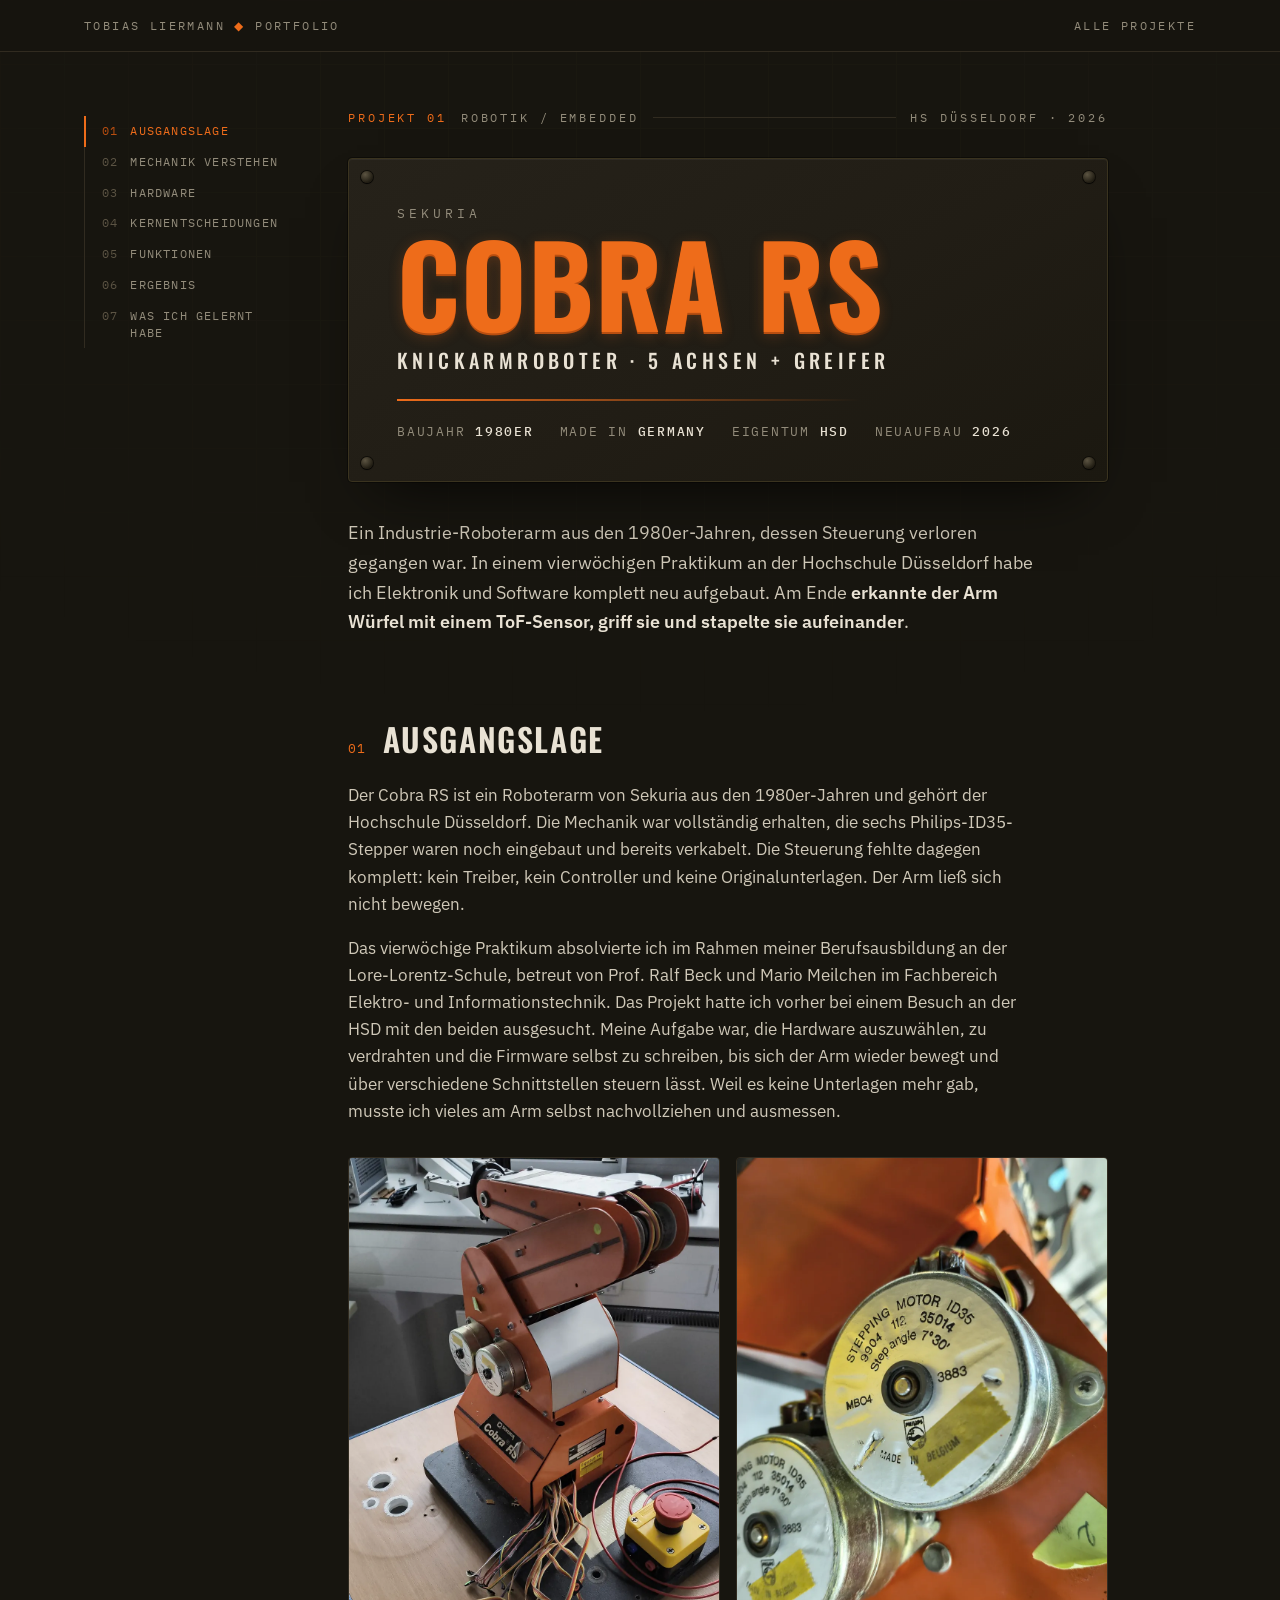
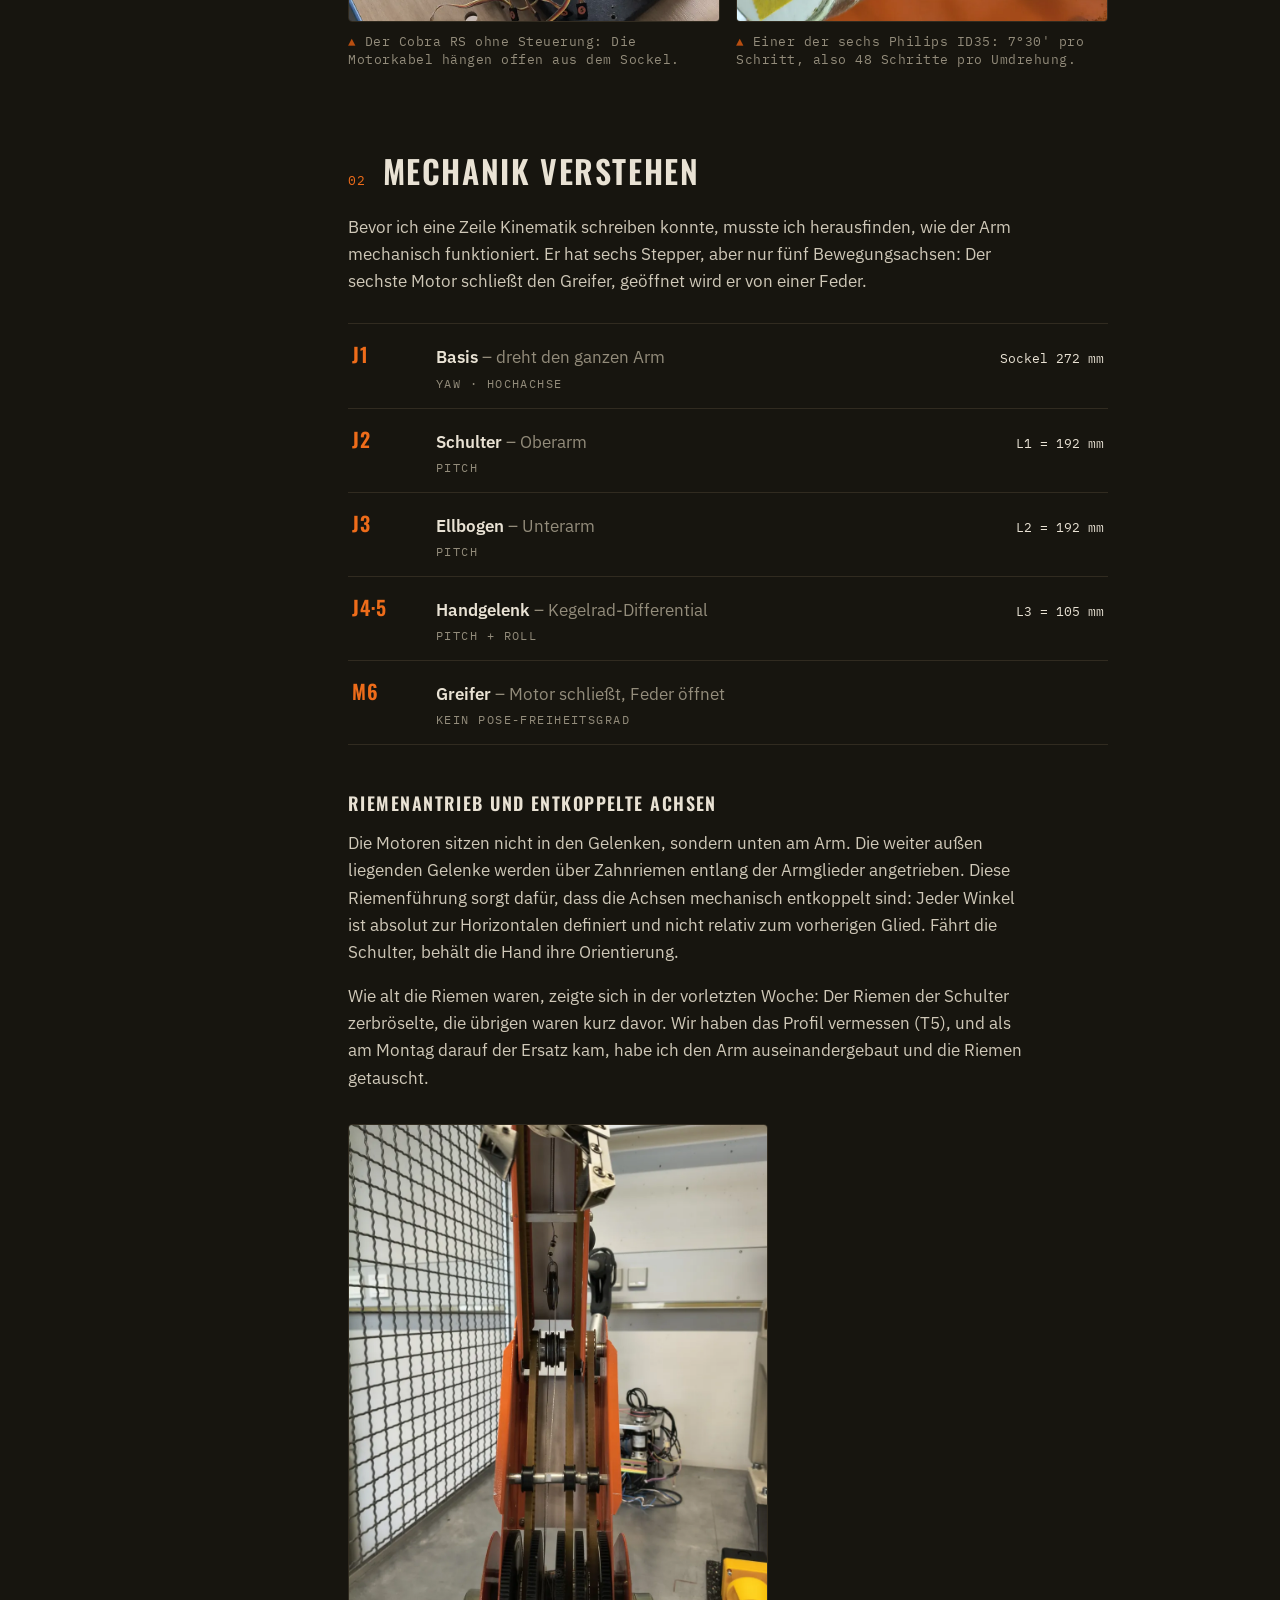
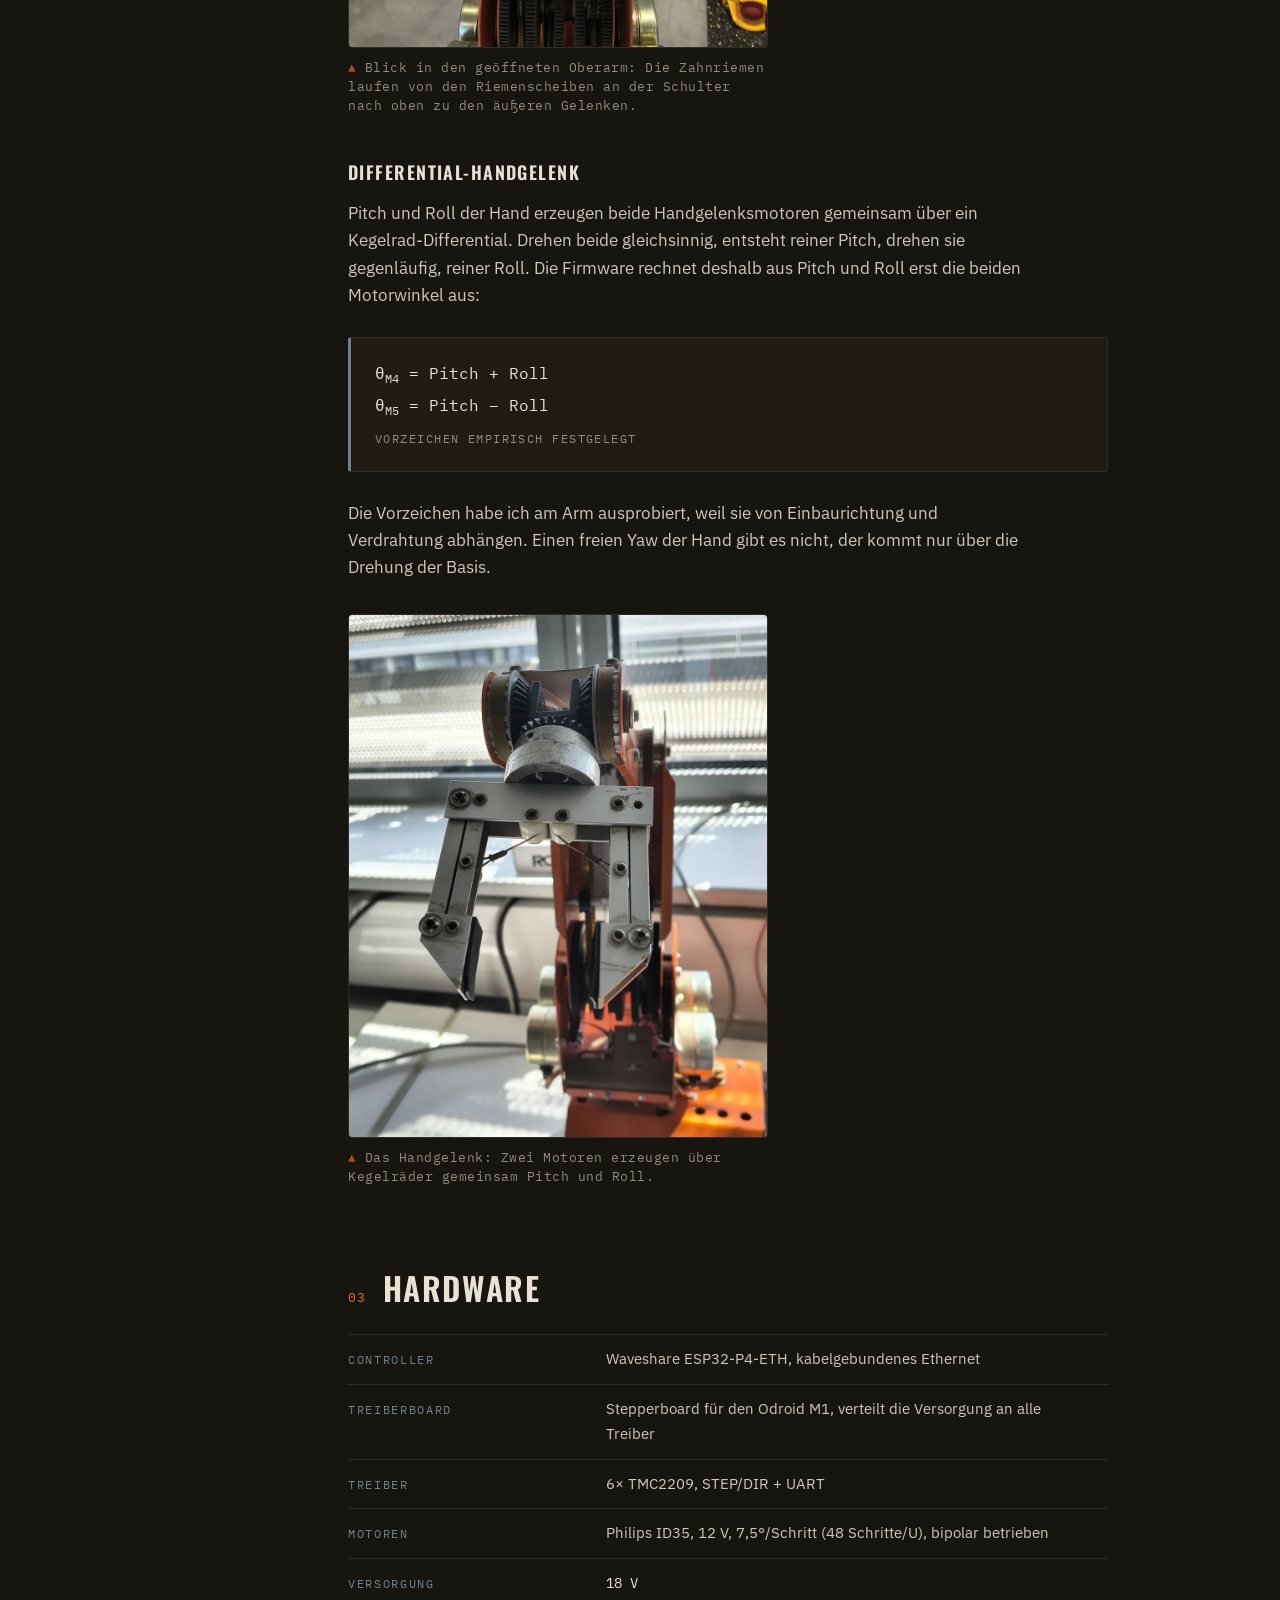
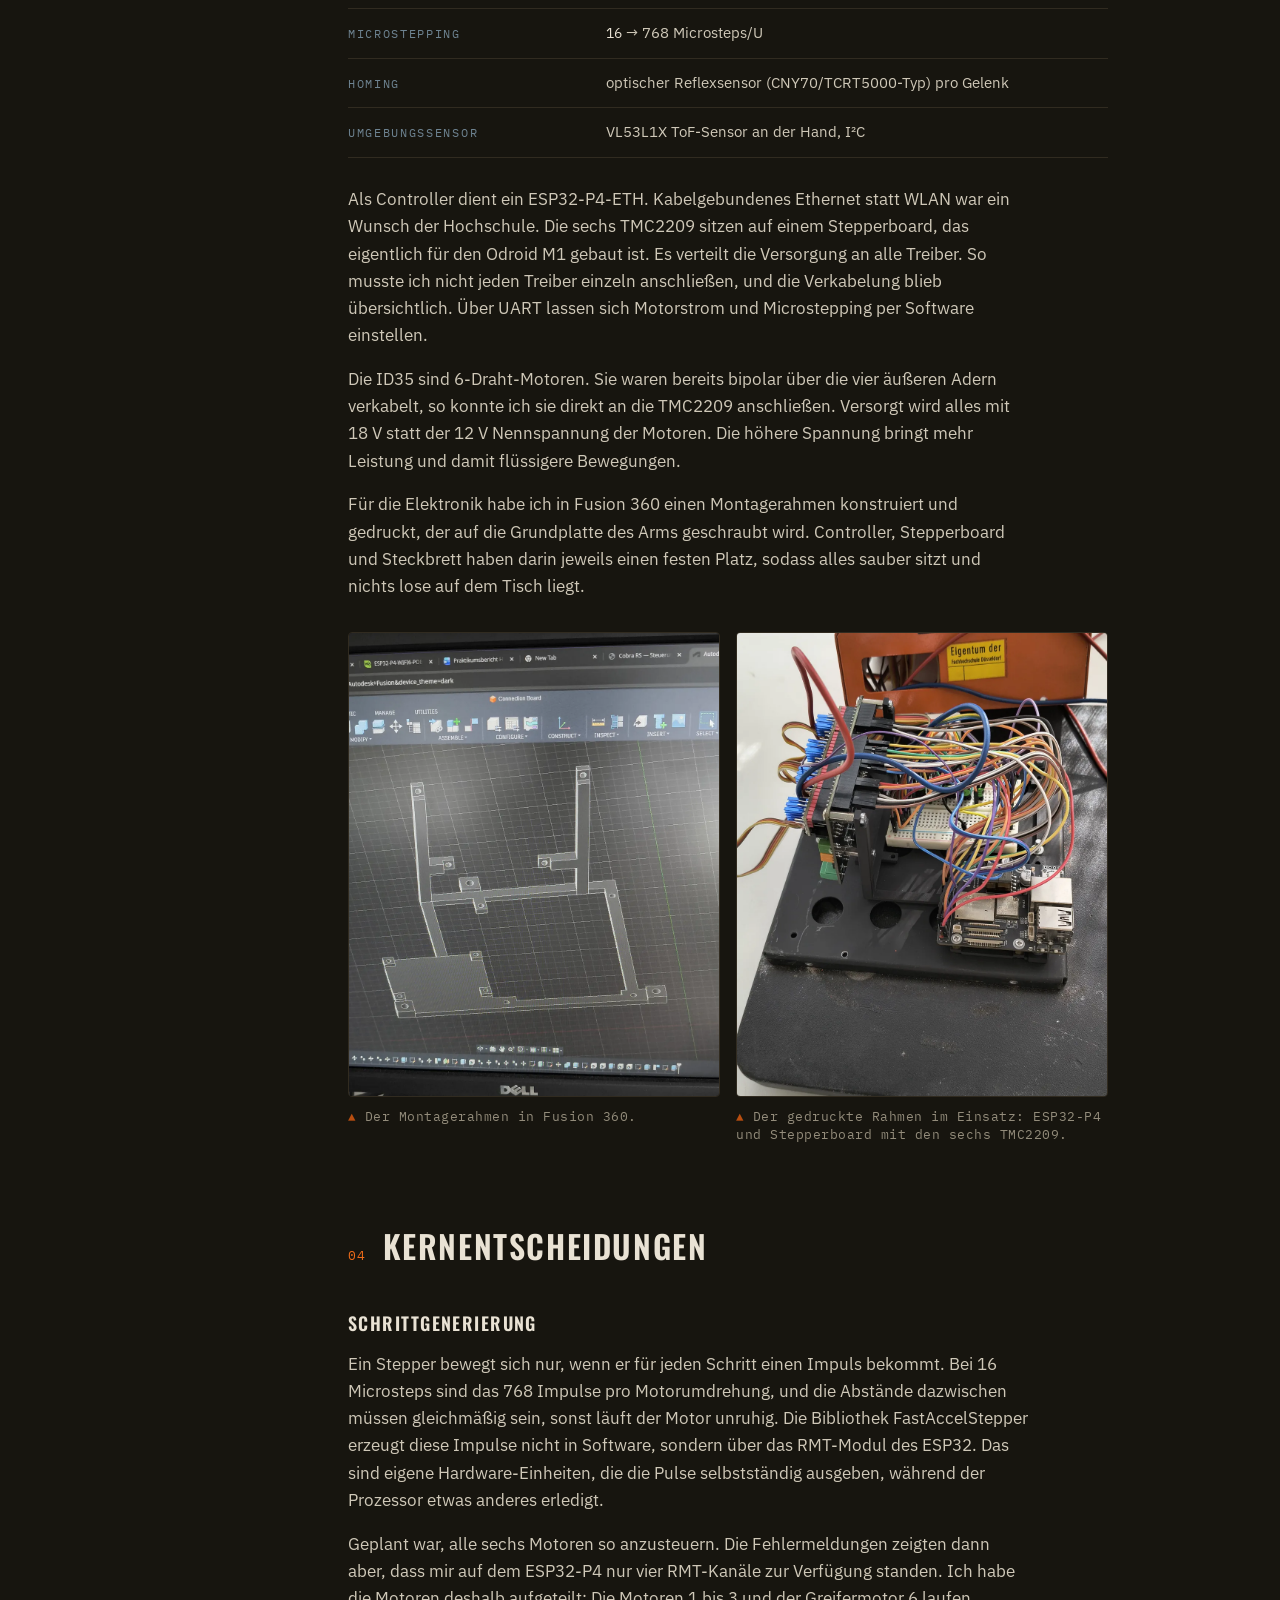
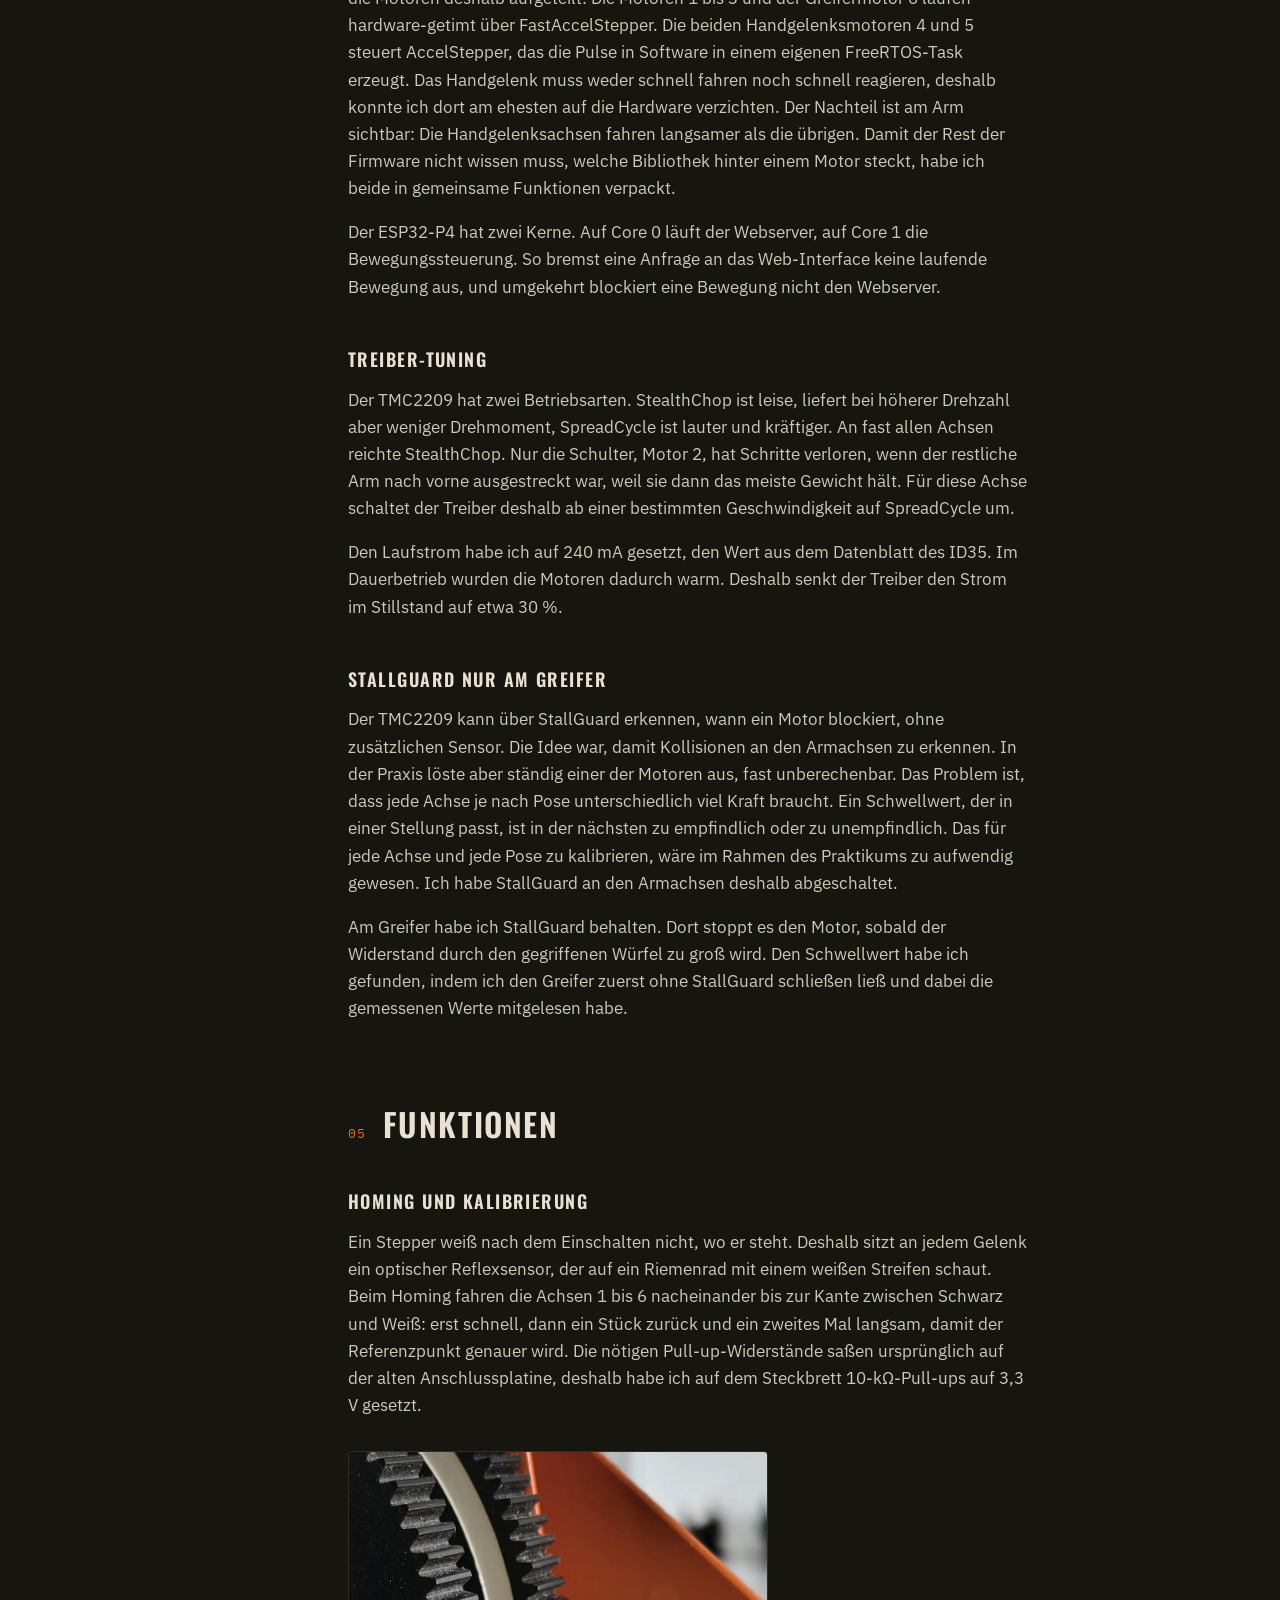
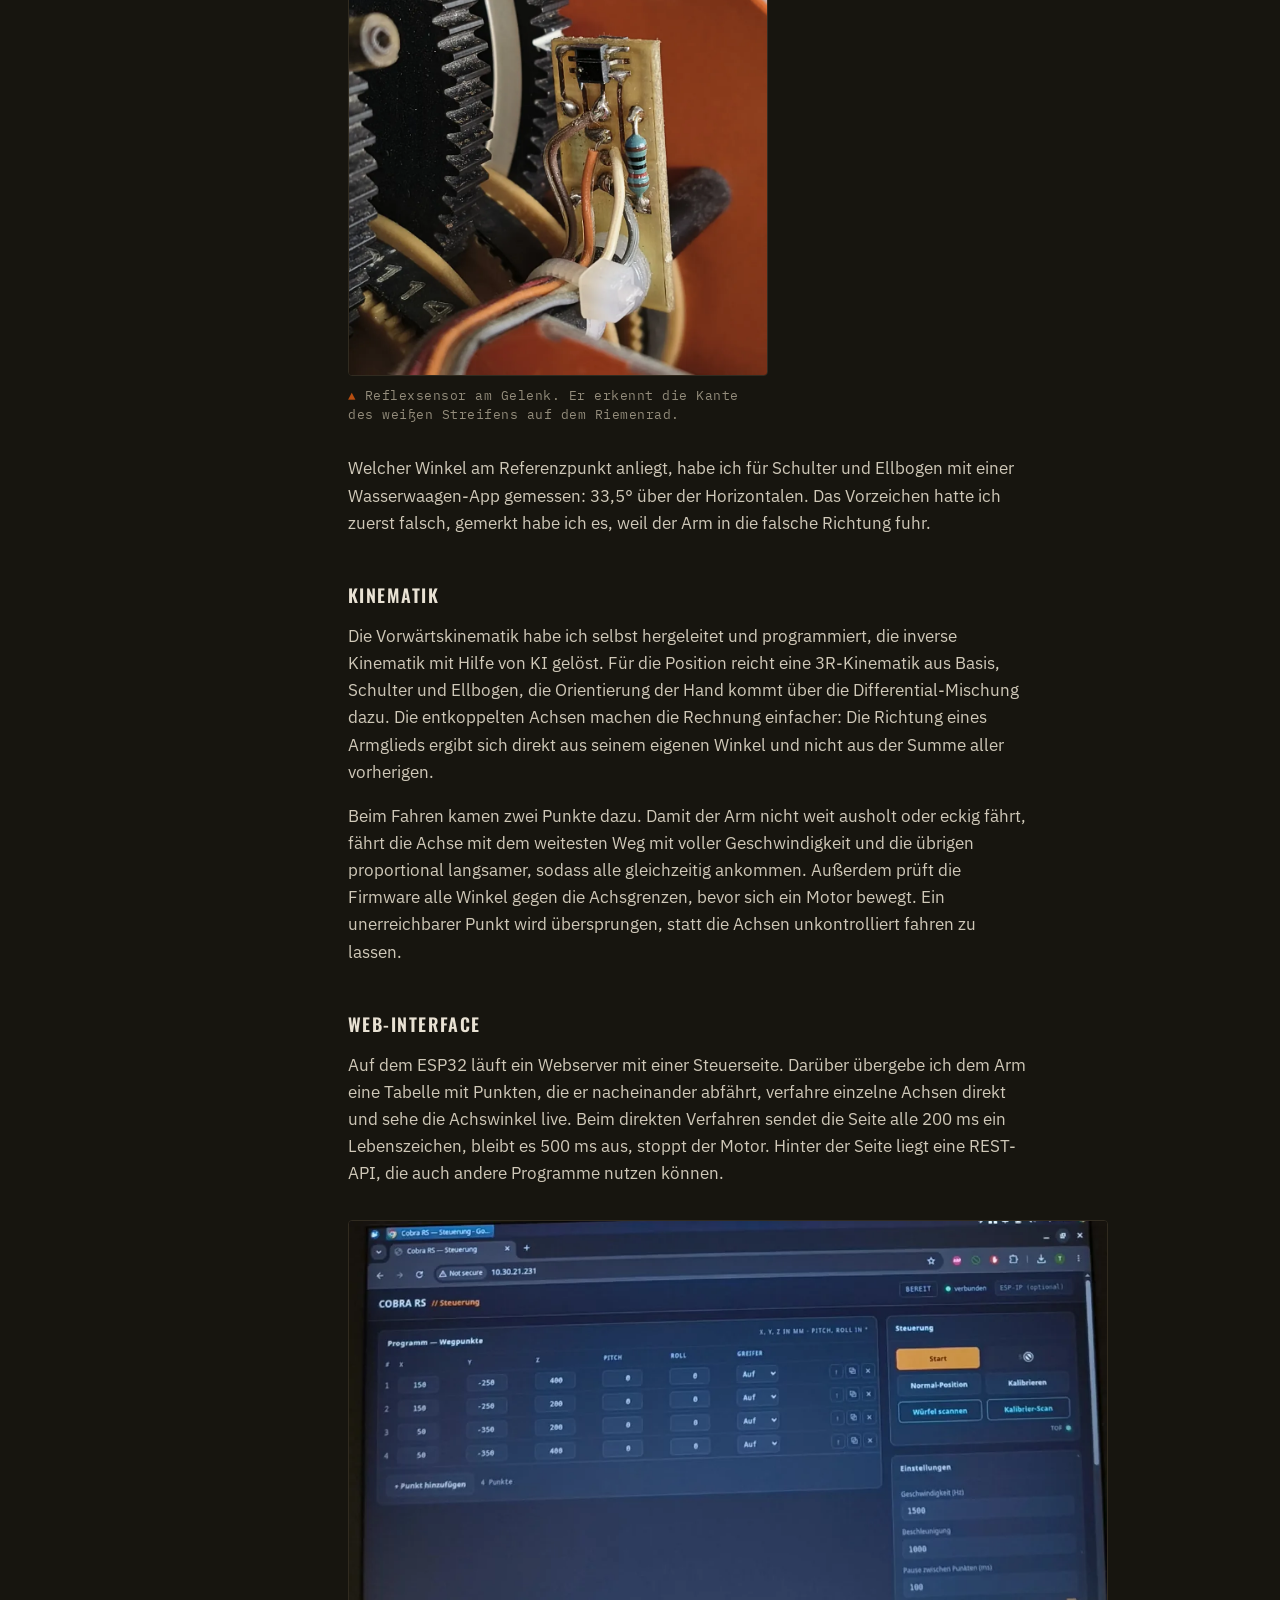
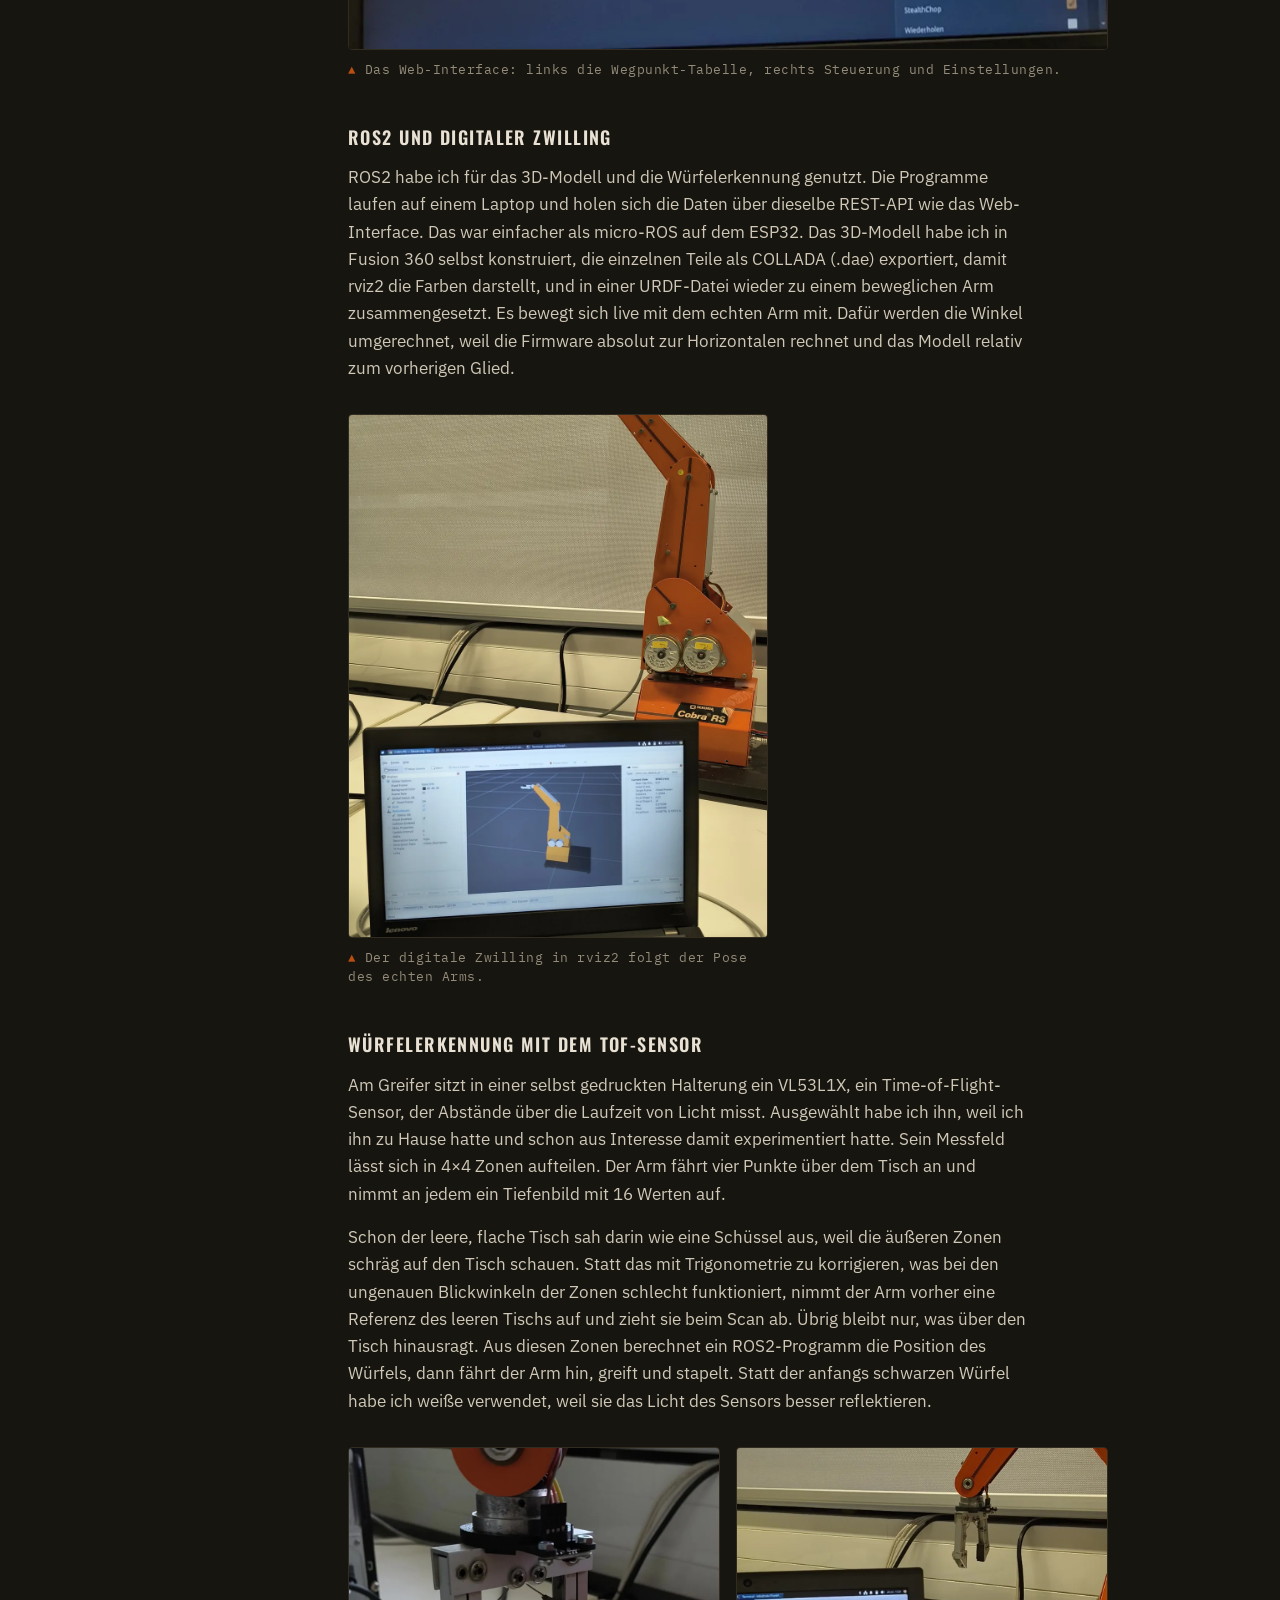
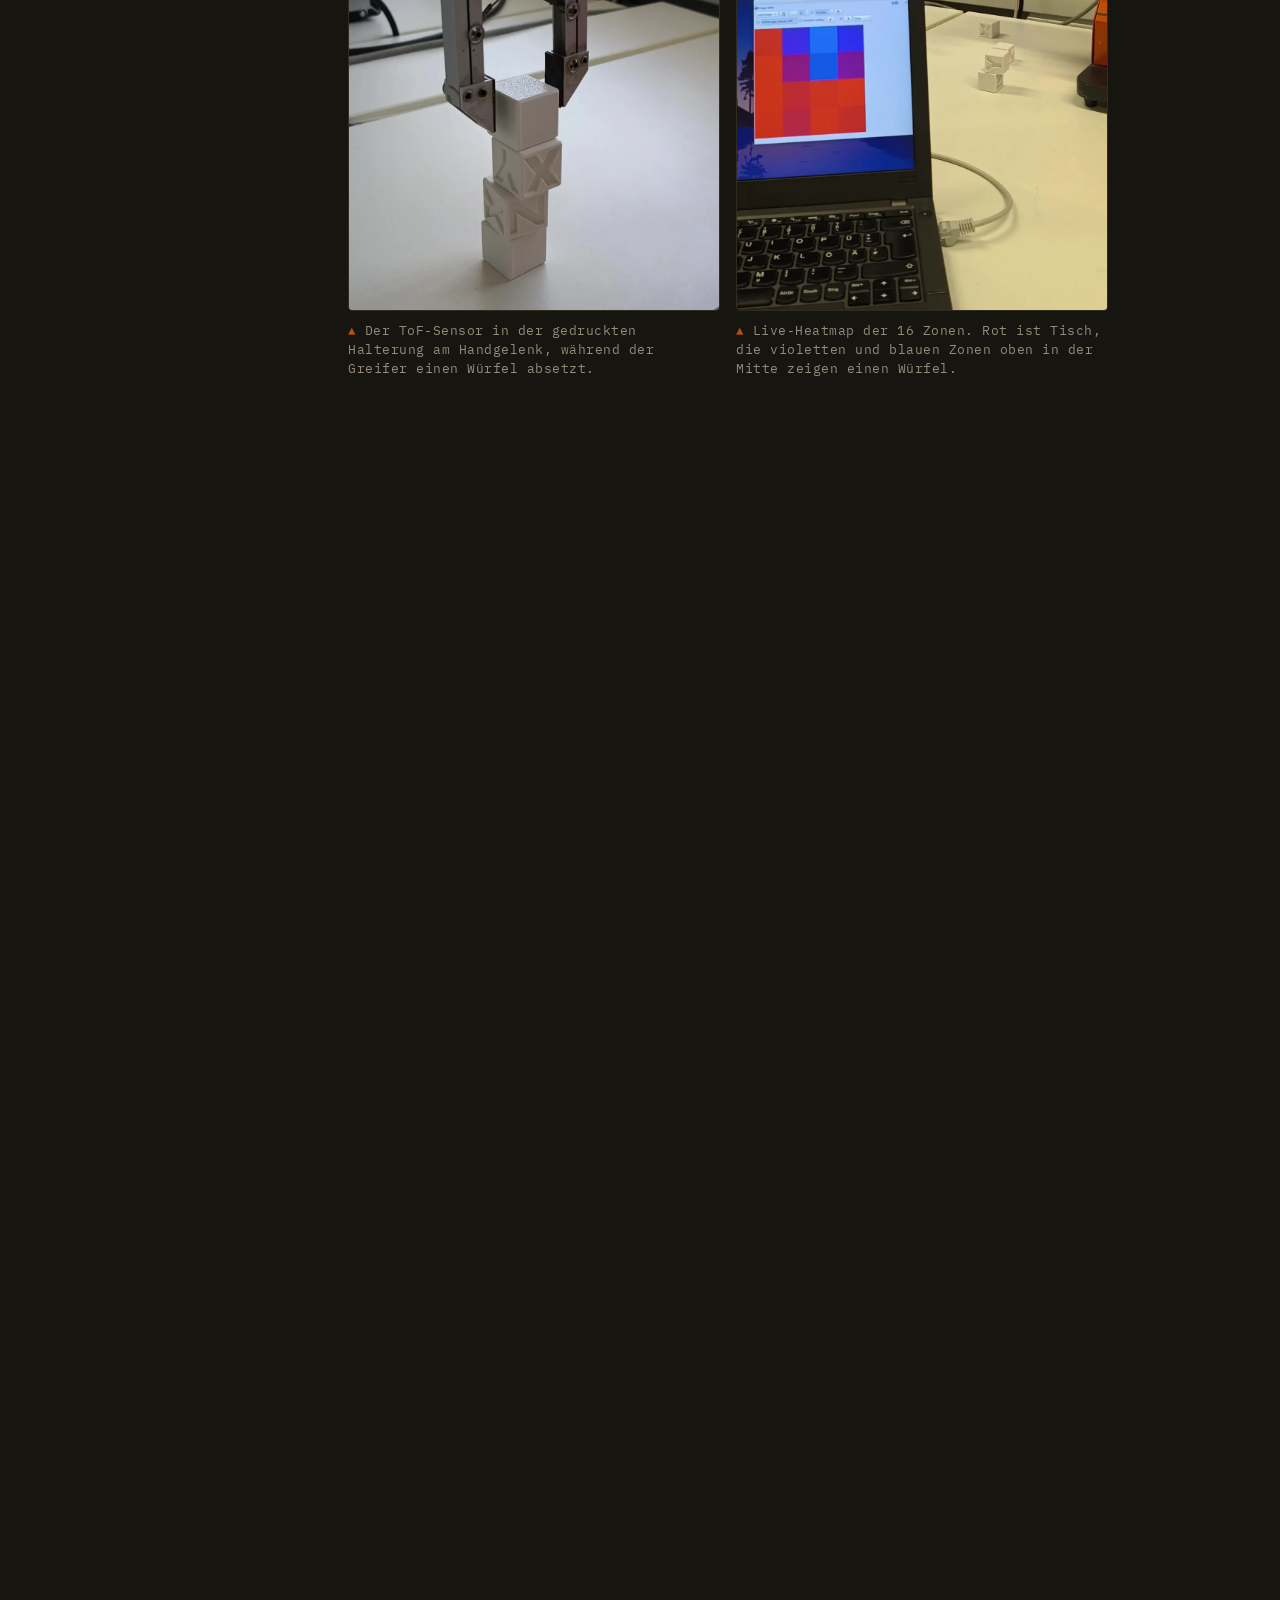
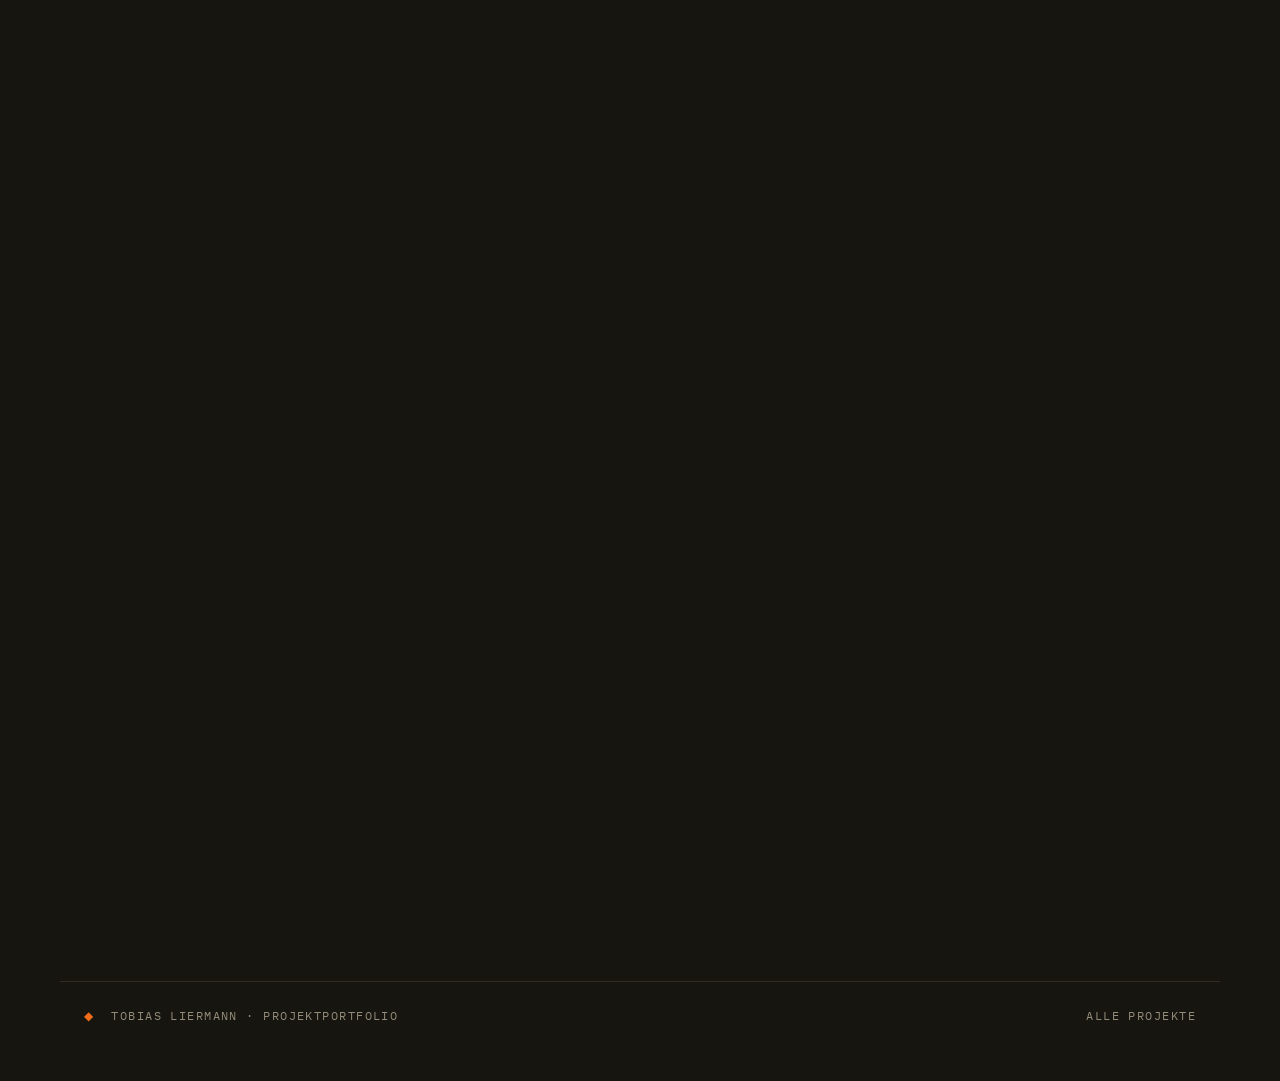
==== cobra/index.html @ 4073e26e "Erste Version: Hub und Cobra-RS-Seite" ====
<!DOCTYPE html>
<html lang="de">
<head>
<meta charset="UTF-8">
<meta name="viewport" content="width=device-width, initial-scale=1.0">
<title>Cobra RS – Neuaufbau eines Industrie-Roboterarms</title>
<meta name="description" content="Wiederinbetriebnahme eines Roboterarms aus den 1980er-Jahren: Elektronik, Firmware, Kinematik und autonome Würfelerkennung.">
<link rel="preconnect" href="https://fonts.googleapis.com">
<link rel="preconnect" href="https://fonts.gstatic.com" crossorigin>
<link href="https://fonts.googleapis.com/css2?family=Oswald:wght@500;600;700&family=IBM+Plex+Mono:wght@400;500&family=IBM+Plex+Sans:ital,wght@0,400;0,500;0,600;1,400&display=swap" rel="stylesheet">
<link rel="stylesheet" href="../style.css">
<script>document.documentElement.classList.add('js')</script>
</head>
<body class="layout-projekt">
<a class="skip" href="#inhalt">Zum Inhalt springen</a>

<header class="topbar">
  <div class="topbar-in">
    <a class="brand" href="../">Tobias Liermann <span>◆</span> Portfolio</a>
    <a class="back" href="../#projekte">Alle Projekte</a>
  </div>
</header>

<div class="shell">
  <aside class="toc" aria-label="Inhaltsverzeichnis">
    <button class="toc-toggle" type="button" aria-expanded="false" aria-controls="toc-liste">
      <span class="toc-label">Inhalt</span><span class="toc-current"></span>
    </button>
    <ol id="toc-liste" class="toc-liste"></ol>
  </aside>

  <main id="inhalt" class="main">
<div class="eyebrow">
  <span class="tag">Projekt 01</span>
  <span>Robotik / Embedded</span>
  <span class="rule"></span>
  <span>HS Düsseldorf · 2026</span>
</div>

<div class="plate">
  <span class="screw bl"></span><span class="screw br"></span>
  <div class="maker">Sekuria</div>
  <div class="model">Cobra RS</div>
  <div class="subject">Knickarmroboter · 5 Achsen + Greifer</div>
  <div class="plate-rule"></div>
  <div class="stamps">
    <span>Baujahr <b>1980er</b></span>
    <span>Made in <b>Germany</b></span>
    <span>Eigentum <b>HSD</b></span>
    <span>Neuaufbau <b>2026</b></span>
  </div>
</div>

<p class="lead">
  Ein Industrie-Roboterarm aus den 1980er-Jahren, dessen Steuerung verloren gegangen war. In einem
  vierwöchigen Praktikum an der Hochschule Düsseldorf habe ich Elektronik und Software komplett neu aufgebaut.
  Am Ende <strong>erkannte der Arm Würfel mit einem ToF-Sensor, griff sie und stapelte sie aufeinander</strong>.
</p>

<section>
  <h2 id="ausgangslage">Ausgangslage</h2>

  <p>
    Der Cobra RS ist ein Roboterarm von Sekuria aus den 1980er-Jahren und gehört der
    Hochschule Düsseldorf. Die Mechanik war vollständig erhalten, die sechs Philips-ID35-Stepper
    waren noch eingebaut und bereits verkabelt. Die Steuerung fehlte dagegen komplett:
    kein Treiber, kein Controller und keine Originalunterlagen. Der Arm ließ sich nicht bewegen.
  </p>
  <p>
    Das vierwöchige Praktikum absolvierte ich im Rahmen meiner Berufsausbildung an der Lore-Lorentz-Schule, betreut
    von Prof. Ralf Beck und Mario Meilchen im Fachbereich Elektro- und Informationstechnik. Das Projekt hatte ich vorher
    bei einem Besuch an der HSD mit den beiden ausgesucht. Meine Aufgabe war, die Hardware auszuwählen, zu
    verdrahten und die Firmware selbst zu schreiben, bis sich der Arm wieder bewegt und über
    verschiedene Schnittstellen steuern lässt. Weil es keine Unterlagen mehr gab, musste ich vieles
    am Arm selbst nachvollziehen und ausmessen.
  </p>

  <div class="bildpaar-wrap">
    <div class="bildpaar">
      <figure>
        <img src="bilder/ausgangszustand.webp" alt="Orangefarbener Roboterarm Cobra RS auf einer schwarzen Grundplatte, aus dem Sockel hängen lose Motorkabel, daneben ein Not-Aus-Taster" loading="lazy">
        <figcaption>Der Cobra RS ohne Steuerung: Die Motorkabel hängen offen aus dem Sockel.</figcaption>
      </figure>
      <figure>
        <img src="bilder/motor-id35.webp" alt="Aufschrift eines Philips-Schrittmotors: Stepping Motor ID35, 9904 112 35014, Step angle 7°30'" loading="lazy">
        <figcaption>Einer der sechs Philips ID35: 7°30' pro Schritt, also 48 Schritte pro Umdrehung.</figcaption>
      </figure>
    </div>
  </div>
</section>

<section>
  <h2 id="mechanik-verstehen">Mechanik verstehen</h2>

  <p>
    Bevor ich eine Zeile Kinematik schreiben konnte, musste ich herausfinden, wie der Arm mechanisch
    funktioniert. Er hat sechs Stepper, aber nur fünf Bewegungsachsen: Der sechste Motor schließt den
    Greifer, geöffnet wird er von einer Feder.
  </p>

  <div class="axes">
    <div class="axis">
      <span class="j">J1</span>
      <div class="d"><strong>Basis</strong> <span>– dreht den ganzen Arm</span><span class="role">Yaw · Hochachse</span></div>
      <span class="mass">Sockel 272 mm</span>
    </div>
    <div class="axis">
      <span class="j">J2</span>
      <div class="d"><strong>Schulter</strong> <span>– Oberarm</span><span class="role">Pitch</span></div>
      <span class="mass">L1 = 192 mm</span>
    </div>
    <div class="axis">
      <span class="j">J3</span>
      <div class="d"><strong>Ellbogen</strong> <span>– Unterarm</span><span class="role">Pitch</span></div>
      <span class="mass">L2 = 192 mm</span>
    </div>
    <div class="axis">
      <span class="j">J4·5</span>
      <div class="d"><strong>Handgelenk</strong> <span>– Kegelrad-Differential</span><span class="role">Pitch + Roll</span></div>
      <span class="mass">L3 = 105 mm</span>
    </div>
    <div class="axis">
      <span class="j">M6</span>
      <div class="d"><strong>Greifer</strong> <span>– Motor schließt, Feder öffnet</span><span class="role">kein Pose-Freiheitsgrad</span></div>
      <span class="mass"></span>
    </div>
  </div>

  <h3>Riemenantrieb und entkoppelte Achsen</h3>
  <p>
    Die Motoren sitzen nicht in den Gelenken, sondern unten am Arm. Die weiter außen liegenden
    Gelenke werden über Zahnriemen entlang der Armglieder angetrieben. Diese Riemenführung sorgt
    dafür, dass die Achsen mechanisch entkoppelt sind: Jeder Winkel ist absolut zur Horizontalen
    definiert und nicht relativ zum vorherigen Glied. Fährt die Schulter, behält die Hand ihre
    Orientierung.
  </p>
  <p>
    Wie alt die Riemen waren, zeigte sich in der vorletzten Woche: Der Riemen der Schulter zerbröselte,
    die übrigen waren kurz davor. Wir haben das Profil vermessen (T5), und als am Montag darauf der
    Ersatz kam, habe ich den Arm auseinandergebaut und die Riemen getauscht.
  </p>
  <figure class="hoch">
    <img src="bilder/riemen-oberarm.webp" alt="Blick in den geöffneten Oberarm: mehrere Zahnriemen laufen parallel von großen Riemenscheiben im Sockel nach oben" loading="lazy">
    <figcaption>Blick in den geöffneten Oberarm: Die Zahnriemen laufen von den Riemenscheiben an der Schulter nach oben zu den äußeren Gelenken.</figcaption>
  </figure>

  <h3>Differential-Handgelenk</h3>
  <p>
    Pitch und Roll der Hand erzeugen beide Handgelenksmotoren gemeinsam über ein
    Kegelrad-Differential. Drehen beide gleichsinnig, entsteht reiner Pitch, drehen sie gegenläufig,
    reiner Roll. Die Firmware rechnet deshalb aus Pitch und Roll erst die beiden Motorwinkel aus:
  </p>
  <div class="formel">
    θ<sub>M4</sub> = Pitch + Roll<br>
    θ<sub>M5</sub> = Pitch − Roll
    <span class="hinweis">Vorzeichen empirisch festgelegt</span>
  </div>
  <p>
    Die Vorzeichen habe ich am Arm ausprobiert, weil sie von Einbaurichtung und Verdrahtung abhängen.
    Einen freien Yaw der Hand gibt es nicht, der kommt nur über die Drehung der Basis.
  </p>

  <figure class="hoch">
    <img src="bilder/handgelenk.webp" alt="Handgelenk des Cobra RS mit sichtbaren Kegelrädern über dem geöffneten Greifer" loading="lazy">
    <figcaption>Das Handgelenk: Zwei Motoren erzeugen über Kegelräder gemeinsam Pitch und Roll.</figcaption>
  </figure>
</section>

<section>
  <h2 id="hardware">Hardware</h2>

  <div class="tabelle">
    <table class="daten">
      <tr><th>Controller</th><td>Waveshare ESP32-P4-ETH, kabelgebundenes Ethernet</td></tr>
      <tr><th>Treiberboard</th><td>Stepperboard für den Odroid M1, verteilt die Versorgung an alle Treiber</td></tr>
      <tr><th>Treiber</th><td>6× TMC2209, STEP/DIR + UART</td></tr>
      <tr><th>Motoren</th><td>Philips ID35, 12 V, 7,5°/Schritt (48 Schritte/U), bipolar betrieben</td></tr>
      <tr><th>Versorgung</th><td><span class="mono">18 V</span></td></tr>
      <tr><th>Microstepping</th><td><span class="mono">16</span> → 768 Microsteps/U</td></tr>
      <tr><th>Homing</th><td>optischer Reflexsensor (CNY70/TCRT5000-Typ) pro Gelenk</td></tr>
      <tr><th>Umgebungssensor</th><td>VL53L1X ToF-Sensor an der Hand, I²C</td></tr>
    </table>
  </div>

  <p>
    Als Controller dient ein ESP32-P4-ETH. Kabelgebundenes Ethernet statt WLAN war ein Wunsch
    der Hochschule. Die sechs TMC2209 sitzen auf einem Stepperboard, das eigentlich für den Odroid M1
    gebaut ist. Es verteilt die Versorgung an alle Treiber.
    So musste ich nicht jeden Treiber einzeln anschließen, und die Verkabelung blieb
    übersichtlich. Über UART lassen sich Motorstrom und Microstepping per Software einstellen.
  </p>
  <p>
    Die ID35 sind 6-Draht-Motoren. Sie waren bereits bipolar über die vier äußeren Adern verkabelt,
    so konnte ich sie direkt an die TMC2209 anschließen. Versorgt wird alles mit
    18 V statt der 12 V Nennspannung der Motoren. Die höhere Spannung bringt mehr Leistung und damit
    flüssigere Bewegungen.
  </p>
  <p>
    Für die Elektronik habe ich in Fusion 360 einen Montagerahmen konstruiert und gedruckt, der auf die
    Grundplatte des Arms geschraubt wird. Controller, Stepperboard und Steckbrett haben darin
    jeweils einen festen Platz, sodass alles sauber sitzt und nichts lose auf dem Tisch liegt.
  </p>

  <div class="bildpaar-wrap">
    <div class="bildpaar">
      <figure>
        <img src="bilder/rahmen-cad.webp" alt="Bildschirm mit Fusion 360: Konstruktion eines flachen Rahmens mit zwei senkrechten Stützen und einer Platte für ein Board" loading="lazy">
        <figcaption>Der Montagerahmen in Fusion 360.</figcaption>
      </figure>
      <figure>
        <img src="bilder/elektronik.webp" alt="Elektronik auf der Grundplatte: ESP32-P4-Board, Steckbrett und senkrecht montiertes Stepperboard mit blauen Kühlkörpern, verbunden mit vielen bunten Jumperkabeln" loading="lazy">
        <figcaption>Der gedruckte Rahmen im Einsatz: ESP32-P4 und Stepperboard mit den sechs TMC2209.</figcaption>
      </figure>
    </div>
  </div>
</section>

<section>
  <h2 id="kernentscheidungen">Kernentscheidungen</h2>

  <h3>Schrittgenerierung</h3>
  <p>
    Ein Stepper bewegt sich nur, wenn er für jeden Schritt einen Impuls bekommt. Bei 16 Microsteps
    sind das 768 Impulse pro Motorumdrehung, und die Abstände dazwischen müssen gleichmäßig sein,
    sonst läuft der Motor unruhig. Die Bibliothek FastAccelStepper erzeugt diese Impulse nicht in
    Software, sondern über das RMT-Modul des ESP32. Das sind eigene Hardware-Einheiten, die die
    Pulse selbstständig ausgeben, während der Prozessor etwas anderes erledigt.
  </p>
  <p>
    Geplant war, alle sechs Motoren so anzusteuern. Die Fehlermeldungen zeigten dann aber, dass mir
    auf dem ESP32-P4 nur vier RMT-Kanäle zur Verfügung standen. Ich habe die Motoren deshalb
    aufgeteilt: Die Motoren 1 bis 3 und der Greifermotor 6 laufen hardware-getimt über
    FastAccelStepper. Die beiden Handgelenksmotoren 4 und 5 steuert AccelStepper, das die Pulse in
    Software in einem eigenen FreeRTOS-Task erzeugt. Das Handgelenk muss weder schnell fahren noch
    schnell reagieren, deshalb konnte ich dort am ehesten auf die Hardware verzichten. Der Nachteil
    ist am Arm sichtbar: Die Handgelenksachsen fahren langsamer als die übrigen. Damit der Rest der
    Firmware nicht wissen muss, welche Bibliothek hinter einem Motor steckt, habe ich beide in
    gemeinsame Funktionen verpackt.
  </p>
  <p>
    Der ESP32-P4 hat zwei Kerne. Auf Core 0 läuft der Webserver, auf Core 1 die
    Bewegungssteuerung. So bremst eine Anfrage an das Web-Interface keine laufende Bewegung aus,
    und umgekehrt blockiert eine Bewegung nicht den Webserver.
  </p>

  <h3>Treiber-Tuning</h3>
  <p>
    Der TMC2209 hat zwei Betriebsarten. StealthChop ist leise, liefert bei höherer Drehzahl aber
    weniger Drehmoment, SpreadCycle ist lauter und kräftiger. An fast allen Achsen reichte
    StealthChop. Nur die Schulter, Motor 2, hat Schritte verloren, wenn der restliche Arm nach vorne
    ausgestreckt war, weil sie dann das meiste Gewicht hält. Für diese Achse schaltet der Treiber
    deshalb ab einer bestimmten Geschwindigkeit auf SpreadCycle um.
  </p>
  <p>
    Den Laufstrom habe ich auf 240 mA gesetzt, den Wert aus dem Datenblatt des ID35.
    Im Dauerbetrieb wurden die Motoren dadurch warm. Deshalb senkt der Treiber den Strom im
    Stillstand auf etwa 30 %.
  </p>

  <h3>StallGuard nur am Greifer</h3>
  <p>
    Der TMC2209 kann über StallGuard erkennen, wann ein Motor blockiert, ohne zusätzlichen Sensor.
    Die Idee war, damit Kollisionen an den Armachsen zu erkennen. In der Praxis löste aber ständig
    einer der Motoren aus, fast unberechenbar. Das Problem ist, dass jede Achse je nach Pose
    unterschiedlich viel Kraft braucht. Ein Schwellwert, der in einer Stellung passt, ist in der
    nächsten zu empfindlich oder zu unempfindlich. Das für jede Achse und jede Pose zu kalibrieren,
    wäre im Rahmen des Praktikums zu aufwendig gewesen. Ich habe StallGuard an den Armachsen deshalb
    abgeschaltet.
  </p>
  <p>
    Am Greifer habe ich StallGuard behalten. Dort stoppt es
    den Motor, sobald der Widerstand durch den gegriffenen Würfel zu groß wird. Den Schwellwert habe
    ich gefunden, indem ich den Greifer zuerst ohne StallGuard schließen ließ und dabei die
    gemessenen Werte mitgelesen habe.
  </p>
</section>

<section>
  <h2 id="funktionen">Funktionen</h2>

  <h3>Homing und Kalibrierung</h3>
  <p>
    Ein Stepper weiß nach dem Einschalten nicht, wo er steht. Deshalb sitzt an jedem Gelenk ein
    optischer Reflexsensor, der auf ein Riemenrad mit einem weißen Streifen schaut. Beim Homing fahren
    die Achsen 1 bis 6 nacheinander bis zur Kante zwischen Schwarz und Weiß: erst schnell, dann ein
    Stück zurück und ein zweites Mal langsam, damit der Referenzpunkt genauer wird. Die nötigen
    Pull-up-Widerstände saßen ursprünglich auf der alten Anschlussplatine, deshalb habe ich auf dem
    Steckbrett 10-kΩ-Pull-ups auf 3,3 V gesetzt.
  </p>
  <figure class="hoch">
    <img src="bilder/homing-sensor.webp" alt="Kleine Platine mit Reflexsensor und Widerstand, direkt neben einem Zahnriemenrad mit weißem Streifen" loading="lazy">
    <figcaption>Reflexsensor am Gelenk. Er erkennt die Kante des weißen Streifens auf dem Riemenrad.</figcaption>
  </figure>
  <p>
    Welcher Winkel am Referenzpunkt anliegt, habe ich für Schulter und Ellbogen mit einer
    Wasserwaagen-App gemessen: 33,5° über der Horizontalen. Das Vorzeichen hatte ich zuerst falsch,
    gemerkt habe ich es, weil der Arm in die falsche Richtung fuhr.
  </p>

  <h3>Kinematik</h3>
  <p>
    Die Vorwärtskinematik habe ich selbst hergeleitet und programmiert, die inverse Kinematik mit
    Hilfe von KI gelöst. Für die Position reicht eine 3R-Kinematik aus Basis, Schulter und Ellbogen,
    die Orientierung der Hand kommt über die Differential-Mischung dazu. Die entkoppelten Achsen
    machen die Rechnung einfacher: Die Richtung eines Armglieds ergibt sich direkt aus seinem eigenen
    Winkel und nicht aus der Summe aller vorherigen.
  </p>
  <p>
    Beim Fahren kamen zwei Punkte dazu. Damit der Arm nicht weit ausholt oder eckig fährt, fährt die
    Achse mit dem weitesten Weg mit voller Geschwindigkeit und die übrigen proportional langsamer,
    sodass alle gleichzeitig ankommen. Außerdem prüft die Firmware alle Winkel gegen die Achsgrenzen,
    bevor sich ein Motor bewegt. Ein unerreichbarer Punkt wird übersprungen, statt die Achsen
    unkontrolliert fahren zu lassen.
  </p>

  <h3>Web-Interface</h3>
  <p>
    Auf dem ESP32 läuft ein Webserver mit einer Steuerseite. Darüber übergebe ich dem Arm eine
    Tabelle mit Punkten, die er nacheinander abfährt, verfahre einzelne Achsen direkt und sehe die
    Achswinkel live. Beim direkten Verfahren sendet die Seite alle 200 ms ein Lebenszeichen, bleibt
    es 500 ms aus, stoppt der Motor. Hinter der Seite liegt eine REST-API, die auch andere Programme
    nutzen können.
  </p>
  <figure>
    <img src="bilder/web-interface.webp" alt="Laptop-Bildschirm mit der Steuerseite: links eine Tabelle mit vier Wegpunkten (X, Y, Z, Pitch, Roll, Greifer), rechts Buttons für Start, Normal-Position, Kalibrieren, Würfel scannen und Kalibrier-Scan sowie Einstellungen für Geschwindigkeit und Beschleunigung" loading="lazy">
    <figcaption>Das Web-Interface: links die Wegpunkt-Tabelle, rechts Steuerung und Einstellungen.</figcaption>
  </figure>

  <h3>ROS2 und digitaler Zwilling</h3>
  <p>
    ROS2 habe ich für das 3D-Modell und die Würfelerkennung genutzt. Die Programme laufen auf einem
    Laptop und holen sich die Daten über dieselbe REST-API wie das Web-Interface. Das war einfacher
    als micro-ROS auf dem ESP32. Das 3D-Modell habe ich in Fusion 360 selbst konstruiert, die
    einzelnen Teile als COLLADA (.dae) exportiert, damit rviz2 die Farben darstellt, und in einer
    URDF-Datei wieder zu einem beweglichen Arm zusammengesetzt. Es bewegt sich live mit dem echten
    Arm mit. Dafür werden die Winkel umgerechnet, weil die Firmware absolut zur Horizontalen rechnet
    und das Modell relativ zum vorherigen Glied.
  </p>
  <figure class="hoch">
    <img src="bilder/rviz-zwilling.webp" alt="Laptop mit rviz2, das ein 3D-Modell des Arms in derselben Pose zeigt wie den echten Arm dahinter" loading="lazy">
    <figcaption>Der digitale Zwilling in rviz2 folgt der Pose des echten Arms.</figcaption>
  </figure>

  <h3>Würfelerkennung mit dem ToF-Sensor</h3>
  <p>
    Am Greifer sitzt in einer selbst gedruckten Halterung ein VL53L1X, ein Time-of-Flight-Sensor,
    der Abstände über die Laufzeit von Licht misst. Ausgewählt habe ich ihn, weil ich ihn zu Hause
    hatte und schon aus Interesse damit experimentiert hatte. Sein Messfeld lässt sich in 4×4 Zonen
    aufteilen. Der Arm fährt vier Punkte über dem Tisch an und nimmt an jedem ein Tiefenbild mit
    16 Werten auf.
  </p>
  <p>
    Schon der leere, flache Tisch sah darin wie eine Schüssel aus, weil die äußeren Zonen schräg auf
    den Tisch schauen. Statt das mit Trigonometrie zu korrigieren, was bei den ungenauen Blickwinkeln
    der Zonen schlecht funktioniert, nimmt der Arm vorher eine Referenz des leeren Tischs auf und
    zieht sie beim Scan ab. Übrig bleibt nur, was über den Tisch hinausragt. Aus diesen Zonen
    berechnet ein ROS2-Programm die Position des Würfels, dann fährt der Arm hin, greift und stapelt.
    Statt der anfangs schwarzen Würfel habe ich weiße verwendet, weil sie das Licht des Sensors
    besser reflektieren.
  </p>
  <div class="bildpaar-wrap">
    <div class="bildpaar">
      <figure>
        <img src="bilder/tof-halterung.webp" alt="Greifer setzt einen weißen Würfel auf einen Turm, darüber am Handgelenk eine schwarze gedruckte Halterung mit der kleinen Sensorplatine" loading="lazy">
        <figcaption>Der ToF-Sensor in der gedruckten Halterung am Handgelenk, während der Greifer einen Würfel absetzt.</figcaption>
      </figure>
      <figure>
        <img src="bilder/tof-heatmap.webp" alt="Laptop mit einer 4×4-Heatmap, oben in der Mitte blaue und violette Zonen, dahinter der Arm mit offenem Greifer über mehreren Würfeln" loading="lazy">
        <figcaption>Live-Heatmap der 16 Zonen. Rot ist Tisch, die violetten und blauen Zonen oben in der Mitte zeigen einen Würfel.</figcaption>
      </figure>
    </div>
  </div>
</section>

<section>
  <h2 id="ergebnis">Ergebnis</h2>
  <p>
    Am Ende ließ sich der Arm über das Web-Interface steuern, und ein ROS2-Programm auf dem Laptop
    übernahm die Würfelsuche. Mit dem ToF-Sensor an der Hand fährt der Arm den Tisch ab, erkennt
    Würfel, bestimmt ihre Position, greift sie und stapelt sie aufeinander. Bei vier Würfeln auf dem
    Tisch fand er im ersten Durchgang meistens drei, den vierten manchmal im zweiten Durchgang.
  </p>
  <figure class="hoch">
    <img src="bilder/wuerfelturm.webp" alt="Der Cobra RS neben einem Turm aus drei weißen Würfeln, ein vierter Würfel liegt dahinter" loading="lazy">
    <figcaption>Drei gestapelte Würfel, der vierte liegt noch bereit.</figcaption>
  </figure>
  <div class="video">
    <div class="play"></div>
    <div><b>Video</b> · Autonomes Erkennen und Stapeln · folgt</div>
  </div>
</section>

<section>
  <h2 id="was-ich-gelernt-habe">Was ich gelernt habe</h2>
  <p>
    Am meisten gelernt habe ich, dass Messen und Testen am echten Arm zuverlässiger ist als jedes
    Durchdenken. Ich ging davon aus, dass nur das Handgelenk entkoppelt ist, hielt den Oberarm für
    länger als den Unterarm und hatte beim Home-Winkel das Vorzeichen falsch. Aufgedeckt hat das
    jedes Mal erst das Ausprobieren am Arm. Beim ToF-Sensor war es ähnlich: Eine Referenzaufnahme
    des leeren Tischs war einfacher und zuverlässiger, als die Verzerrung zu berechnen. Oft ist
    Kalibrieren einfacher als Berechnen.
  </p>
  <p>
    Wie wichtig ein Not-Aus ist, habe ich beim Fehler in der Werkzeuglänge gemerkt. Durch das
    falsche Vorzeichen fuhr der Greifer 148 mm tiefer als geplant und damit in den Tisch. Am Arm war
    zum Glück ein Not-Aus-Taster angeschlossen.
  </p>
  <p>
    Beim nächsten Projekt würde ich am Anfang genauer festlegen, was das Ziel ist und was welche
    Schnittstelle können soll. Die direkte Steuerung einzelner Achsen kam erst kurz vor Ende des
    Praktikums dazu. Beim nachträglichen Einbau sperrten sich die neuen Buttons zuerst selbst:
    „Motor läuft“ und „Programm läuft“ waren ein gemeinsamer Zustand, und die Oberfläche brach die
    Bewegung nach einer halben Sekunde wieder ab. Erst zwei getrennte Zustände lösten das.
  </p>
  <p>
    Für das Studium nehme ich mit, wie sehr mich Konstruktion interessiert. Das wusste ich
    eigentlich schon, das Praktikum hat es mir aber wieder gezeigt, beim Montagerahmen, der
    Sensorhalterung und dem 3D-Modell. Riemen, Übersetzungen und ein Kegelrad-Differential habe ich
    hier am echten Objekt verstanden statt nur auf dem Papier.
  </p>
</section>

  </main>
</div>

<footer class="site-footer">
  <div class="site-footer-in">
    <span><span class="dot">◆</span>&nbsp; Tobias Liermann · Projektportfolio</span>
    <a href="../#projekte">Alle Projekte</a>
  </div>
</footer>

<script src="../nav.js" defer></script>
</body>
</html>
---- style.css ----
/* Tokens aus design/cobra-rs-teaser.html */
:root{
  --bg:#17150F;
  --bg-raise:#1F1C14;
  --plate:#211D15;
  --ink:#E9E2D4;
  --ink-body:#CFC8B8;
  --ink-dim:#938C7B;
  --line:#312B20;
  --orange:#EE6C1A;
  --orange-deep:#B84E10;
  --steel:#6E8391;

  --display:"Oswald",Impact,"Arial Narrow",sans-serif;
  --sans:"IBM Plex Sans",system-ui,-apple-system,"Segoe UI",sans-serif;
  --mono:"IBM Plex Mono",ui-monospace,"SFMono-Regular",Consolas,monospace;

  --topbar-h:52px;
}
*{box-sizing:border-box;margin:0;padding:0}
html{scroll-behavior:smooth;scroll-padding-top:calc(var(--topbar-h) + 24px)}
body{
  background:var(--bg);color:var(--ink);
  font-family:var(--sans);font-size:16.5px;line-height:1.65;
  -webkit-font-smoothing:antialiased;overflow-x:hidden;
}
/* feines Raster wie im Teaser */
body::before{
  content:"";position:fixed;inset:0;pointer-events:none;z-index:0;
  background-image:
    linear-gradient(var(--line) 1px,transparent 1px),
    linear-gradient(90deg,var(--line) 1px,transparent 1px);
  background-size:64px 64px;opacity:.14;
  mask-image:radial-gradient(ellipse 80% 60% at 50% 20%,#000 40%,transparent 100%);
}
img{max-width:100%;display:block}
a{color:var(--orange);text-underline-offset:3px}
a:hover{color:#FF8A3D}
:focus-visible{outline:2px solid var(--orange);outline-offset:3px;border-radius:2px}

.skip{
  position:absolute;left:12px;top:-60px;z-index:100;
  background:var(--orange);color:var(--bg);padding:8px 14px;
  font-family:var(--mono);font-size:13px;text-decoration:none;
}
.skip:focus{top:10px;color:var(--bg)}

/* ---------- Kopfzeile ---------- */
.topbar{
  position:sticky;top:0;z-index:20;height:var(--topbar-h);
  background:rgba(23,21,15,.88);backdrop-filter:blur(8px);
  border-bottom:1px solid var(--line);
}
.topbar-in{
  max-width:1160px;height:100%;margin:0 auto;padding:0 24px;
  display:flex;align-items:center;justify-content:space-between;gap:16px;
  font-family:var(--mono);font-size:12px;letter-spacing:.2em;text-transform:uppercase;
}
.topbar a{color:var(--ink-dim);text-decoration:none}
.topbar a:hover{color:var(--ink)}
.brand span{color:var(--orange)}
.layout-hub .back{display:none}

/* ---------- Grundlayout ---------- */
.shell{
  position:relative;z-index:1;max-width:1160px;margin:0 auto;padding:0 24px;
  display:grid;grid-template-columns:200px minmax(0,1fr);gap:64px;
}
.main{max-width:760px;min-width:0;padding-bottom:40px}
.layout-hub .shell{display:block;max-width:960px}
.layout-hub .toc{display:none}
.layout-hub .main{max-width:none}

/* ---------- Sidebar ---------- */
.toc{position:sticky;top:calc(var(--topbar-h) + 40px);align-self:start;margin-top:64px}
.toc-toggle{display:none}
.toc-liste{list-style:none;border-left:1px solid var(--line)}
.toc-liste a{
  display:flex;gap:12px;padding:7px 0 7px 16px;margin-left:-1px;
  border-left:2px solid transparent;
  font-family:var(--mono);font-size:12px;letter-spacing:.1em;text-transform:uppercase;
  color:var(--ink-dim);text-decoration:none;line-height:1.4;
  transition:color .2s,border-color .2s;
}
.toc-liste a .n{color:#5C5444;transition:color .2s}
.toc-liste a:hover{color:var(--ink)}
.toc-liste a.active{color:var(--orange);border-left-color:var(--orange)}
.toc-liste a.active .n{color:var(--orange-deep)}

/* ---------- Kopf der Projektseite ---------- */
.eyebrow{
  display:flex;align-items:center;flex-wrap:wrap;gap:8px 14px;margin:56px 0 30px;
  font-family:var(--mono);font-size:12px;letter-spacing:.24em;text-transform:uppercase;
  color:var(--ink-dim);
}
.eyebrow .tag{color:var(--orange)}
.eyebrow .rule{flex:1;min-width:40px;height:1px;background:var(--line)}

/* Typenschild: das eine laute Element */
.plate{
  position:relative;
  background:linear-gradient(150deg,#26221A 0%,var(--plate) 55%,#1B1810 100%);
  border:1px solid #3A331F;border-radius:4px;padding:44px 48px 40px;
  box-shadow:0 1px 0 rgba(255,255,255,.05) inset,0 30px 60px -30px rgba(0,0,0,.8),0 0 0 1px rgba(0,0,0,.4);
}
.plate::before,.plate::after,.plate .screw{
  content:"";position:absolute;width:12px;height:12px;border-radius:50%;
  background:radial-gradient(circle at 35% 30%,#5c5442,#211d13 70%);
  box-shadow:0 1px 1px rgba(0,0,0,.6),0 0 0 1px #100e09;
}
.plate::before{top:12px;left:12px}
.plate::after{top:12px;right:12px}
.plate .screw.bl{bottom:12px;left:12px}
.plate .screw.br{bottom:12px;right:12px}
.maker{font-family:var(--mono);font-size:12.5px;letter-spacing:.32em;text-transform:uppercase;color:var(--ink-dim);margin-bottom:10px}
.model{
  font-family:var(--display);font-weight:700;font-size:clamp(56px,11vw,112px);line-height:.86;
  letter-spacing:.01em;text-transform:uppercase;color:var(--orange);
  text-shadow:0 2px 0 var(--orange-deep),0 3px 14px rgba(238,108,26,.25);
}
.subject{font-family:var(--display);font-weight:500;font-size:clamp(15px,3vw,20px);letter-spacing:.22em;text-transform:uppercase;margin-top:14px}
.plate-rule{height:2px;width:70%;background:linear-gradient(90deg,var(--orange),transparent);margin:22px 0 20px}
.stamps{display:flex;flex-wrap:wrap;gap:10px 26px;font-family:var(--mono);font-size:12.5px;letter-spacing:.14em;text-transform:uppercase;color:var(--ink-dim)}
.stamps b{color:var(--ink);font-weight:500}

.lead{margin:36px 0 0;font-size:18px;color:var(--ink-body);max-width:64ch}
.lead strong{color:var(--ink);font-weight:600}

/* ---------- Abschnitte ---------- */
.main{counter-reset:sec}
main > section{margin-top:84px}
main h2{
  display:flex;align-items:baseline;gap:16px;margin-bottom:24px;
  font-family:var(--display);font-weight:600;font-size:clamp(24px,4.4vw,32px);
  letter-spacing:.05em;text-transform:uppercase;line-height:1.15;
}
.layout-projekt main h2{counter-increment:sec}
.layout-projekt main h2::before{
  content:counter(sec,decimal-leading-zero);
  font-family:var(--mono);font-size:13px;font-weight:400;color:var(--orange);letter-spacing:.1em;
}
main h3{
  font-family:var(--display);font-weight:600;font-size:18px;letter-spacing:.08em;
  text-transform:uppercase;margin:44px 0 12px;color:var(--ink);
}
main p{color:var(--ink-body);max-width:68ch}
main p + p{margin-top:1em}
main strong{color:var(--ink);font-weight:600}
sub{font-size:.72em}

/* ---------- Datenblatt-Elemente ---------- */
.tabelle{overflow-x:auto;margin:28px 0}
table.daten{width:100%;border-collapse:collapse;font-size:15px}
.daten th,.daten td{text-align:left;vertical-align:baseline;padding:12px 16px 12px 0;border-bottom:1px solid var(--line)}
.daten tr:first-child th,.daten tr:first-child td{border-top:1px solid var(--line)}
.daten th{
  width:34%;font-family:var(--mono);font-weight:400;font-size:12px;
  letter-spacing:.14em;text-transform:uppercase;color:var(--steel);
}
.daten td{color:var(--ink-body)}
.daten td .mono{font-family:var(--mono);font-size:13.5px;color:var(--ink)}

/* Achsübersicht */
.axes{border-top:1px solid var(--line);margin:28px 0}
.axis{display:grid;grid-template-columns:64px 1fr auto;gap:20px;padding:14px 4px;border-bottom:1px solid var(--line);align-items:baseline}
.axis .j{font-family:var(--display);font-weight:600;font-size:20px;color:var(--orange);letter-spacing:.05em}
.axis .d strong{color:var(--ink);font-weight:600}
.axis .d span{color:var(--ink-dim)}
.axis .role{display:block;margin-top:2px;font-family:var(--mono);font-size:12px;color:var(--steel);letter-spacing:.12em;text-transform:uppercase}
.axis .mass{font-family:var(--mono);font-size:13px;color:var(--ink);white-space:nowrap}

/* Formel */
.formel{
  margin:28px 0;padding:20px 24px;background:var(--bg-raise);
  border:1px solid var(--line);border-left:3px solid var(--steel);border-radius:3px;
  font-family:var(--mono);font-size:16px;color:var(--ink);line-height:1.9;
}
.formel .hinweis{display:block;margin-top:6px;font-size:12px;letter-spacing:.12em;text-transform:uppercase;color:var(--ink-dim)}

/* ---------- Bilder & Video ---------- */
figure{margin:32px 0}
figure img{width:100%;border:1px solid var(--line);border-radius:4px}
figcaption{margin-top:10px;font-family:var(--mono);font-size:12.5px;letter-spacing:.04em;color:var(--ink-dim);line-height:1.5}
figcaption::before{content:"▲ ";color:var(--orange-deep)}
.platzhalter,.video{
  position:relative;aspect-ratio:16/10;width:100%;
  border:1.5px dashed #4A4130;border-radius:4px;
  background:repeating-linear-gradient(45deg,rgba(147,140,123,.05) 0 12px,transparent 12px 24px),var(--bg-raise);
  display:flex;align-items:center;justify-content:center;text-align:center;padding:20px;
  font-family:var(--mono);font-size:12px;letter-spacing:.18em;text-transform:uppercase;color:var(--ink-dim);
}
.platzhalter.hoch{aspect-ratio:4/5;max-width:420px}
figure.hoch{max-width:420px}
.bildpaar{display:grid;grid-template-columns:1fr 1fr;gap:16px}
.bildpaar figure{margin:0}
.bildpaar-wrap{margin:32px 0}

.video{aspect-ratio:16/9;flex-direction:column;gap:14px;border-color:var(--orange-deep);
  background:repeating-linear-gradient(45deg,rgba(238,108,26,.04) 0 12px,transparent 12px 24px),var(--bg-raise)}
.video b{color:var(--ink);font-weight:500}
.play{width:62px;height:62px;border-radius:50%;border:2px solid var(--orange);display:grid;place-items:center}
.play::after{content:"";margin-left:5px;border-left:19px solid var(--orange);border-top:12px solid transparent;border-bottom:12px solid transparent}
.video-embed{position:relative;aspect-ratio:16/9;width:100%;border-radius:4px;overflow:hidden;border:1px solid var(--line)}
.video-embed iframe{position:absolute;inset:0;width:100%;height:100%;border:0}

/* ---------- Entwurfs-Markierung (vor Veröffentlichung entfernen) ---------- */
.todo{
  margin:18px 0;padding:12px 16px;border:1px dashed #8A6A2A;border-radius:3px;
  background:rgba(238,108,26,.06);
  font-family:var(--mono);font-size:12.5px;line-height:1.55;color:#D9B98A;max-width:none;
}
.todo::before{content:"TODO · ";color:var(--orange);letter-spacing:.14em}
span.todo{display:inline;margin:0;padding:1px 6px}

/* ---------- Hub ---------- */
.hub-head{margin:88px 0 0}
.hub-kicker{font-family:var(--mono);font-size:12px;letter-spacing:.28em;text-transform:uppercase;color:var(--orange);margin-bottom:18px}
.hub-name{font-family:var(--display);font-weight:500;font-size:clamp(38px,6vw,56px);line-height:1.05;letter-spacing:.01em}
.hub-rolle{margin-top:18px;font-family:var(--display);font-weight:500;font-size:clamp(15px,2.8vw,19px);letter-spacing:.2em;text-transform:uppercase;color:var(--ink-dim)}
.hub-links{display:flex;flex-wrap:wrap;gap:12px;margin-top:30px}
.knopf{
  display:inline-flex;align-items:center;gap:10px;padding:10px 18px;
  border:1px solid var(--line);border-radius:3px;background:var(--bg-raise);
  font-family:var(--mono);font-size:12px;letter-spacing:.16em;text-transform:uppercase;
  color:var(--ink);text-decoration:none;transition:border-color .2s;
}
.knopf:hover{border-color:var(--orange);color:var(--ink)}
.knopf .pfeil{color:var(--orange)}

.karten{display:grid;grid-template-columns:repeat(auto-fill,minmax(280px,1fr));gap:20px;margin-top:8px}
.karte{
  display:flex;flex-direction:column;background:var(--bg-raise);
  border:1px solid var(--line);border-radius:4px;overflow:hidden;
  text-decoration:none;color:inherit;transition:border-color .2s,transform .2s;
}
a.karte:hover{border-color:var(--orange-deep);color:inherit;transform:translateY(-2px)}
.karte .platzhalter,.karte img{aspect-ratio:1/1;border:0;border-bottom:1px solid var(--line);border-radius:0;object-fit:cover}
.karte-text{padding:18px 20px 22px}
.karte-tag{font-family:var(--mono);font-size:11.5px;letter-spacing:.2em;text-transform:uppercase;color:var(--orange)}
.karte h3{margin:6px 0 8px;font-size:24px}
.karte p{font-size:15px;color:var(--ink-dim)}
.karte.bald{opacity:.6}
.karte.bald .karte-tag{color:var(--steel)}

/* ---------- Fußzeile ---------- */
.site-footer{position:relative;z-index:1;margin-top:80px}
.site-footer-in{
  max-width:1160px;margin:0 auto;padding:24px 24px 56px;border-top:1px solid var(--line);
  display:flex;justify-content:space-between;flex-wrap:wrap;gap:12px;
  font-family:var(--mono);font-size:12px;letter-spacing:.12em;text-transform:uppercase;color:var(--ink-dim);
}
.site-footer a{color:var(--ink-dim);text-decoration:none}
.site-footer a:hover{color:var(--ink)}
.site-footer .dot{color:var(--orange)}

/* ---------- Einblenden ---------- */
.js .reveal{opacity:0;transform:translateY(16px);transition:opacity .6s ease,transform .6s ease}
.js .reveal.in{opacity:1;transform:none}
@media (prefers-reduced-motion:reduce){
  html{scroll-behavior:auto}
  .js .reveal{opacity:1;transform:none;transition:none}
  a.karte:hover{transform:none}
}

/* ---------- Tablet / Handy ---------- */
@media (max-width:920px){
  .shell{display:block}
  .toc{
    position:sticky;top:var(--topbar-h);z-index:15;margin:0 -24px;padding:0 24px;
    background:rgba(23,21,15,.95);backdrop-filter:blur(8px);border-bottom:1px solid var(--line);
  }
  .toc-toggle{
    display:flex;align-items:center;gap:12px;width:100%;padding:12px 0;
    background:none;border:0;color:var(--ink-dim);cursor:pointer;text-align:left;
    font-family:var(--mono);font-size:12px;letter-spacing:.16em;text-transform:uppercase;
  }
  .toc-toggle::after{content:"▾";margin-left:auto;color:var(--orange);transition:transform .2s}
  .toc-toggle[aria-expanded="true"]::after{transform:rotate(180deg)}
  .toc-current{color:var(--orange);overflow:hidden;text-overflow:ellipsis;white-space:nowrap}
  .toc-liste{display:none;border-left:0;padding:0 0 12px}
  .toc-liste.open{display:block}
  .toc-liste a{padding-left:0;border-left:0}
  .eyebrow{margin-top:36px}
}
@media (max-width:560px){
  body{font-size:16px}
  .plate{padding:36px 24px 30px}
  .axis{grid-template-columns:48px 1fr;gap:12px}
  .axis .mass{grid-column:2}
  .bildpaar{grid-template-columns:1fr}
  .daten th{width:40%}
  .lead{font-size:17px}
  main > section{margin-top:64px}
}
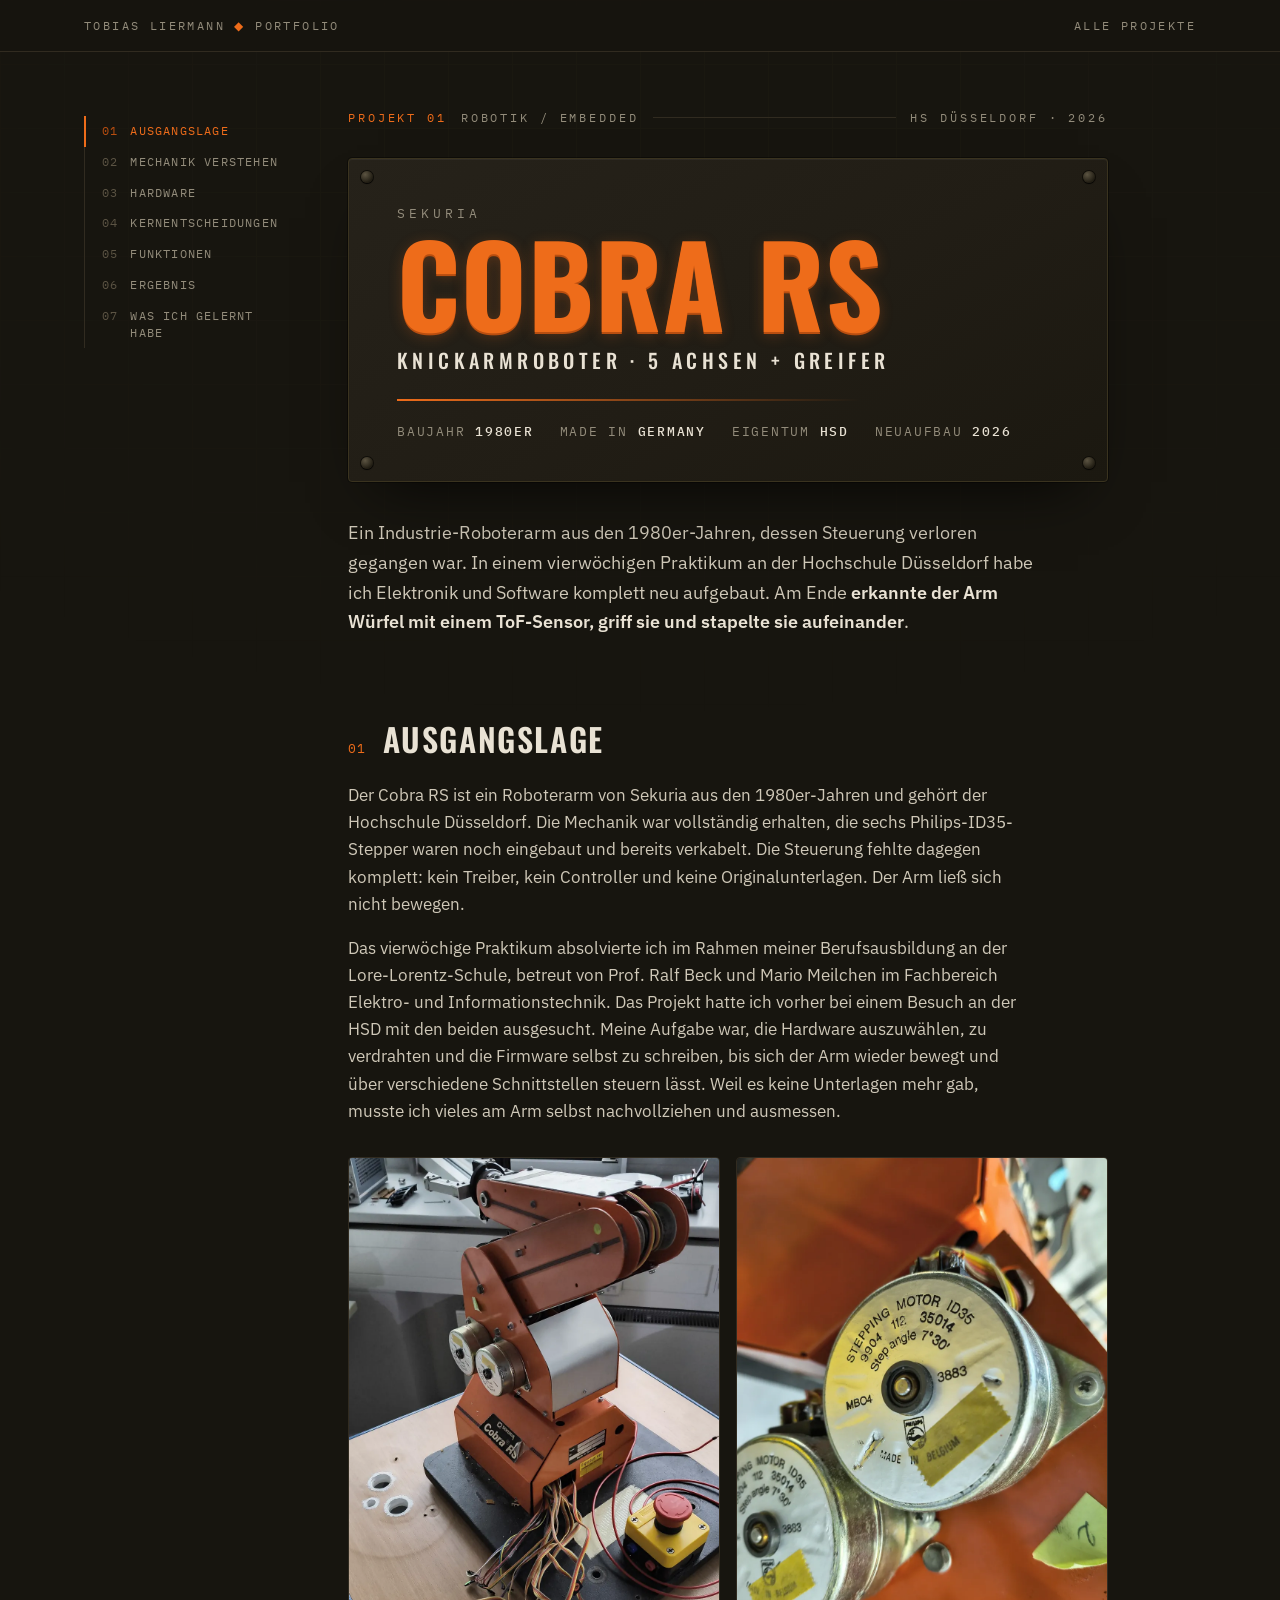
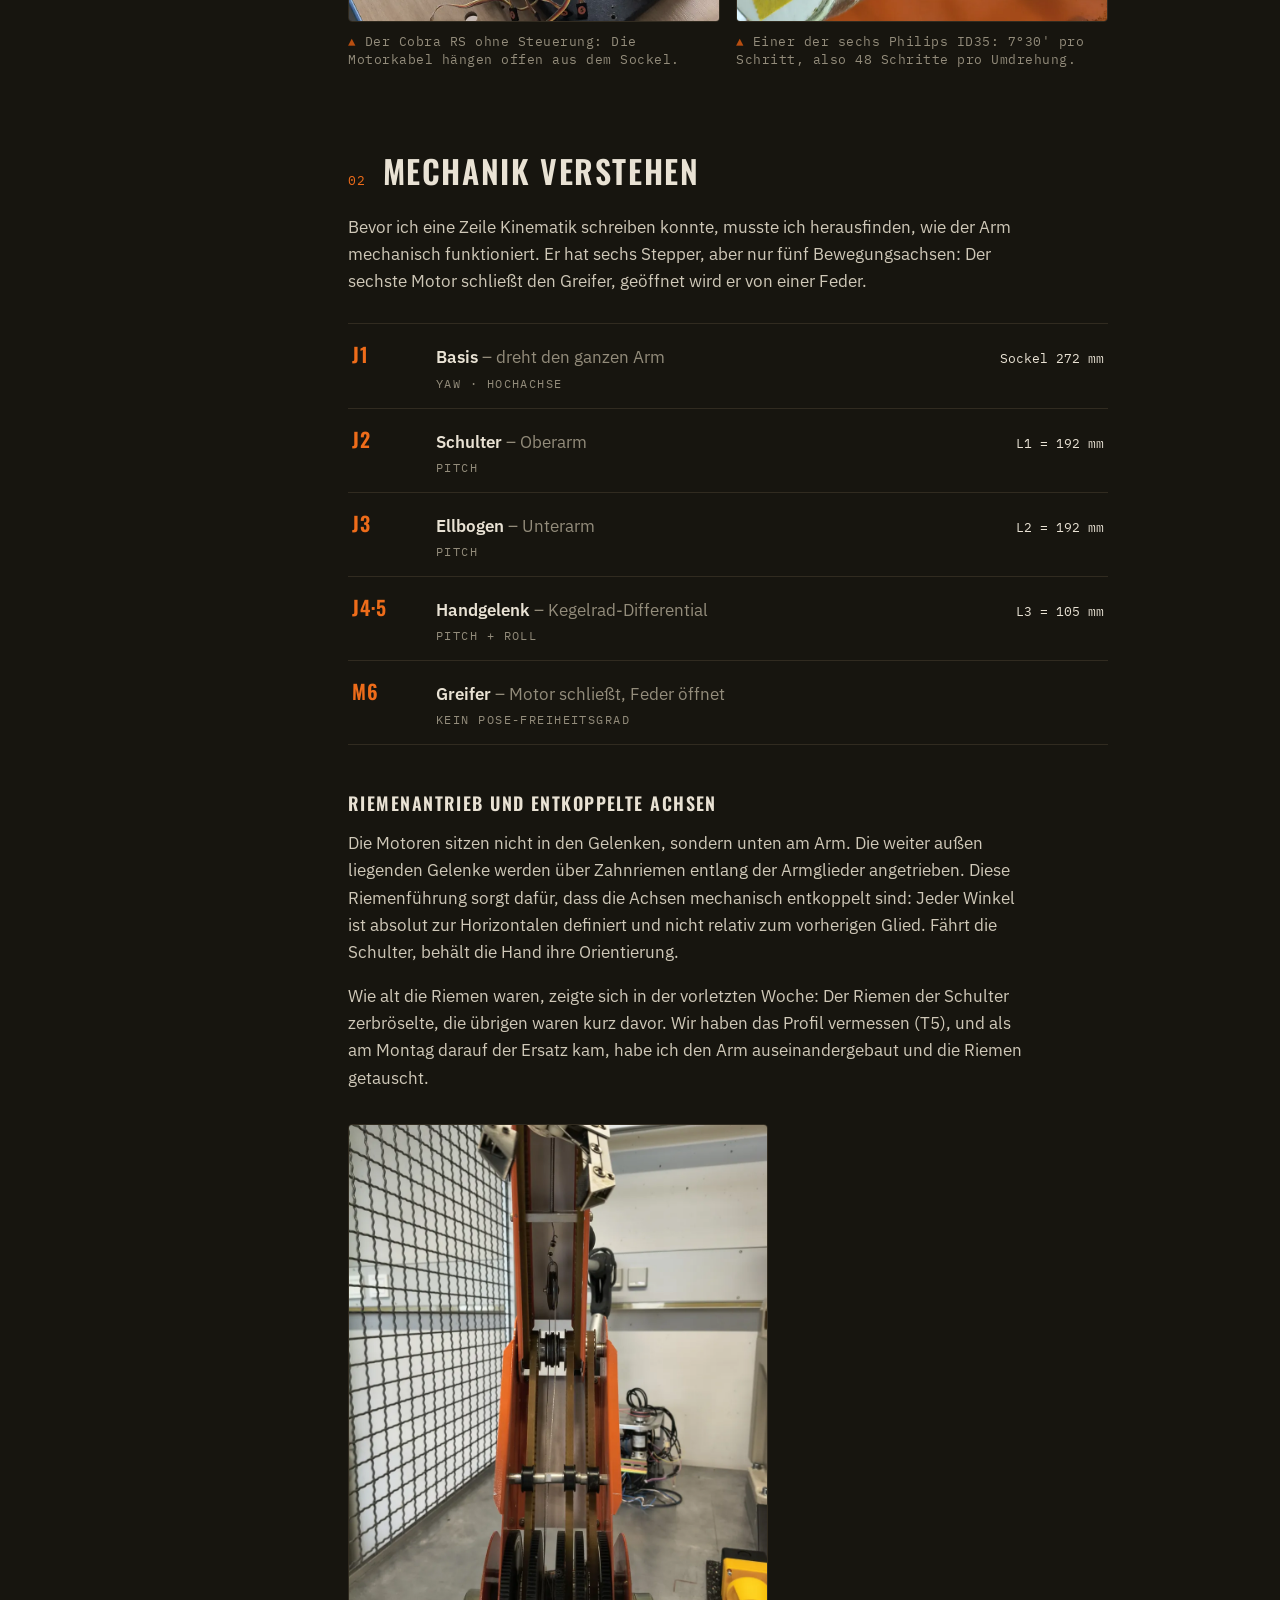
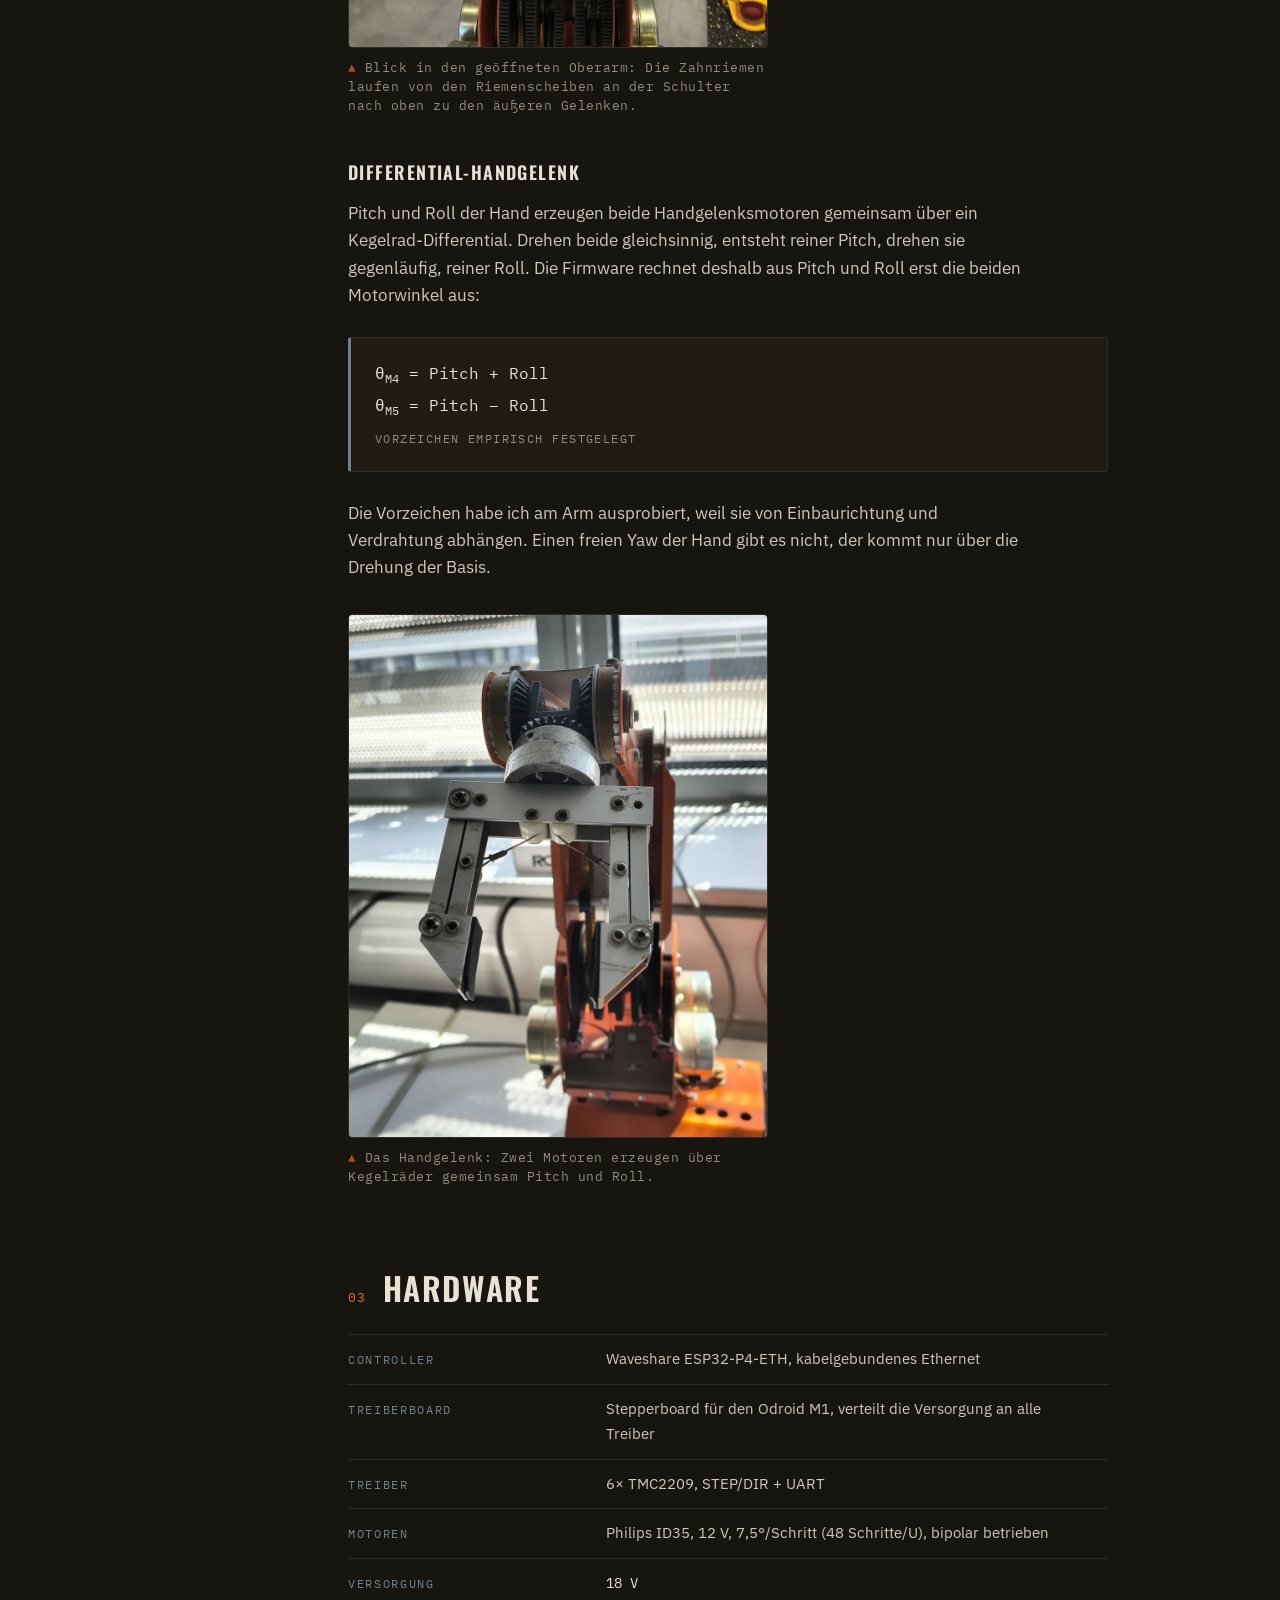
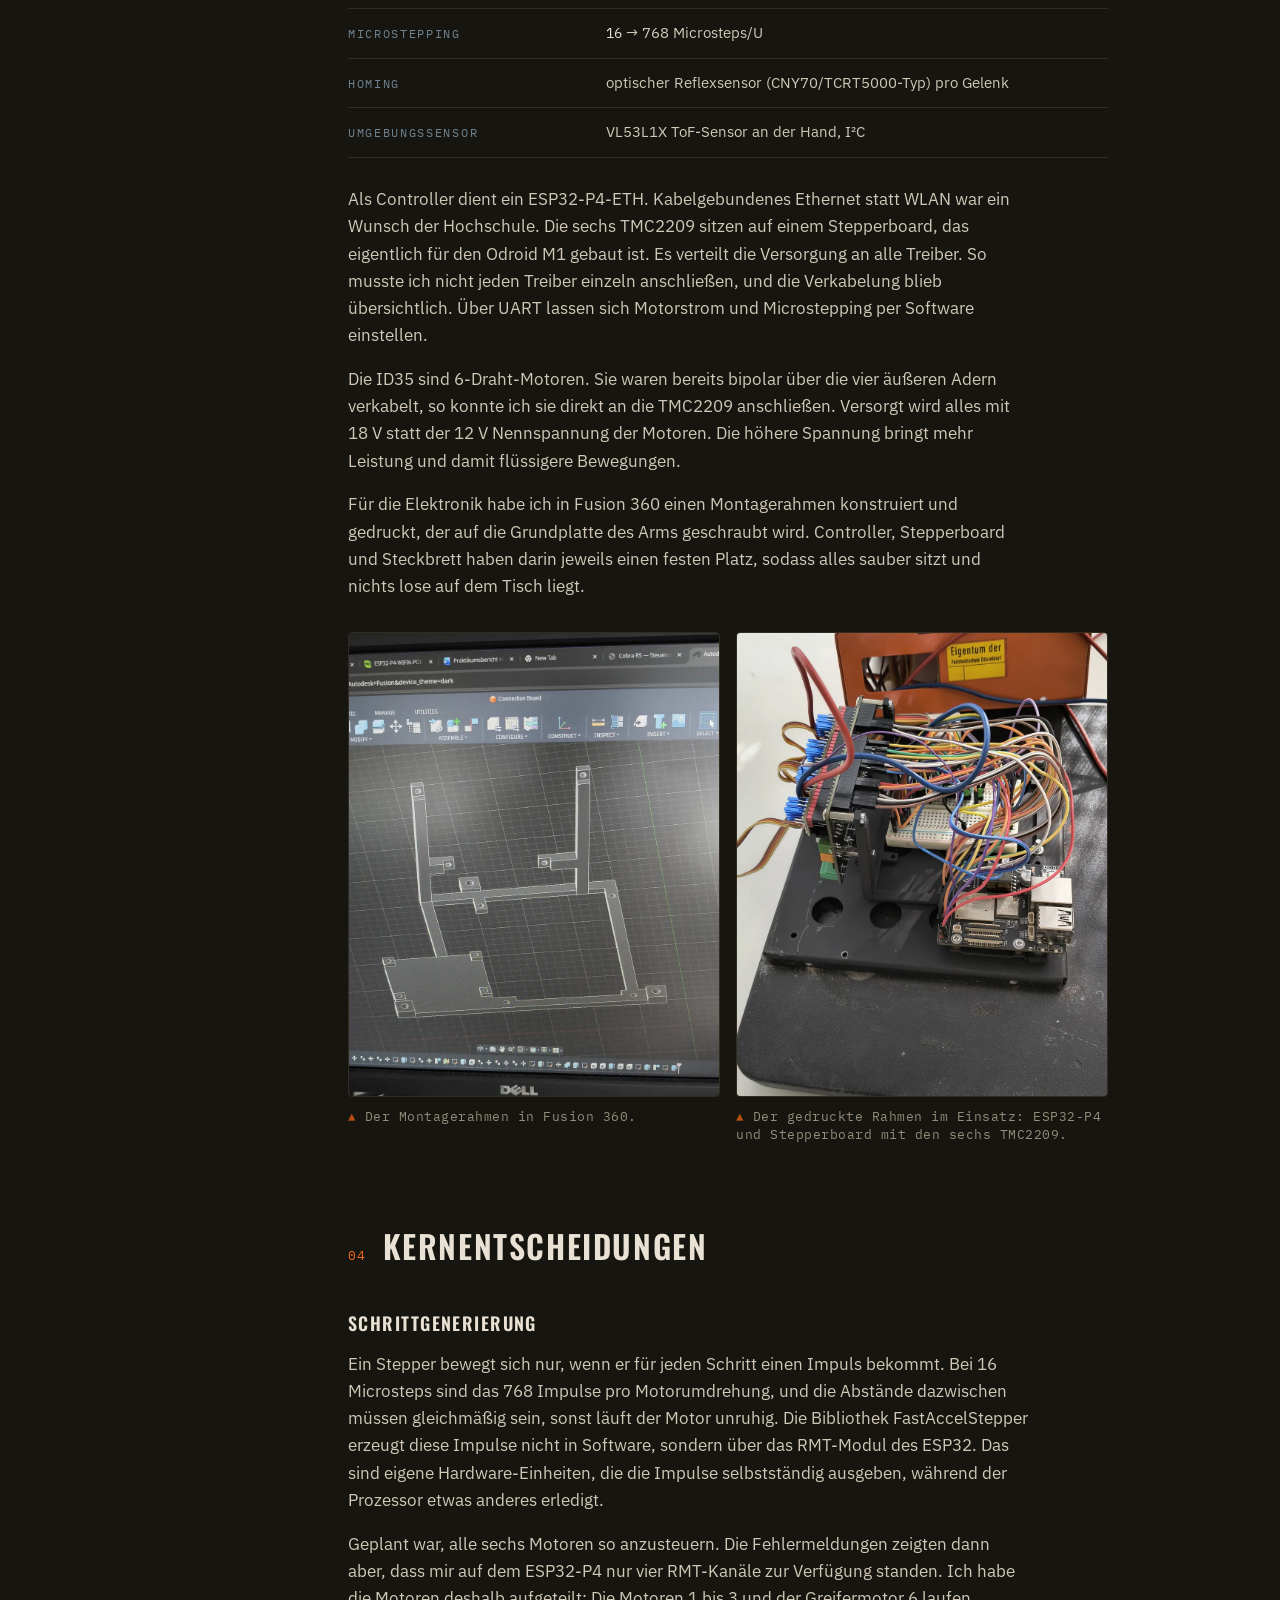
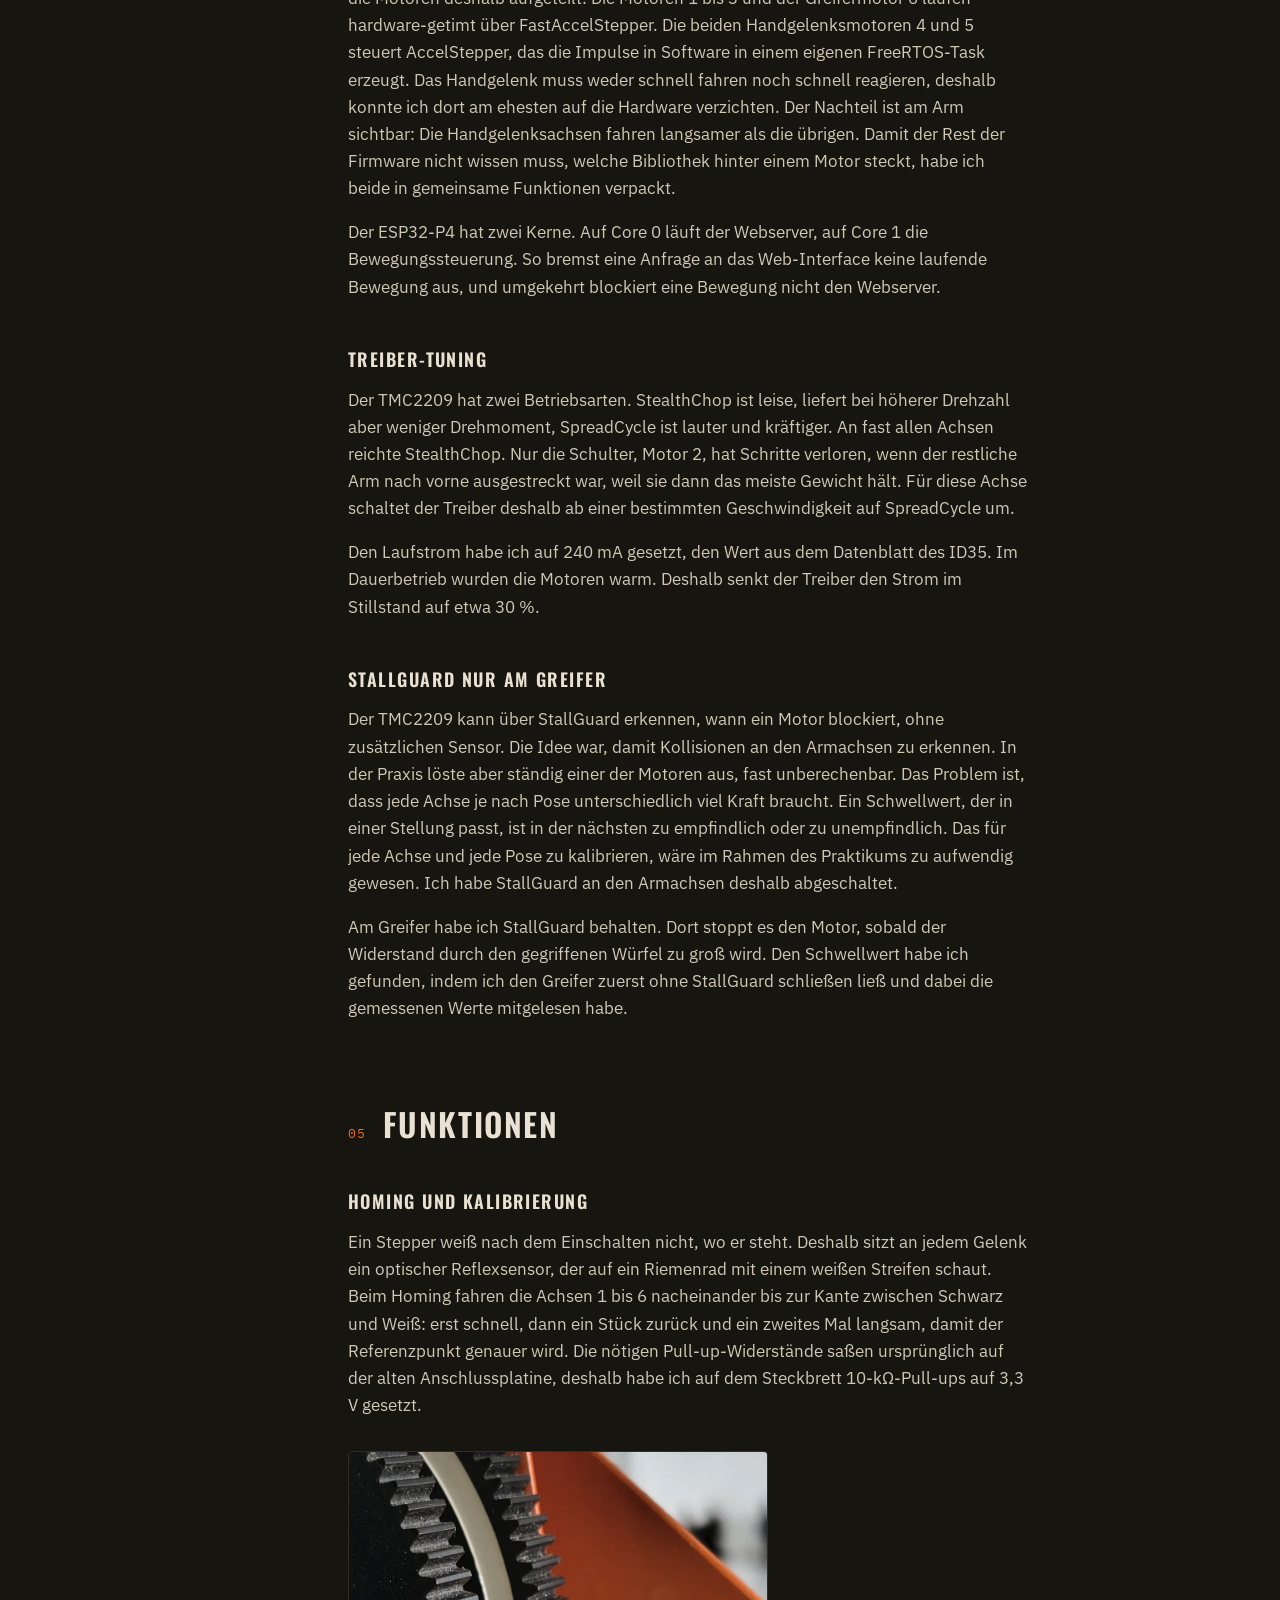
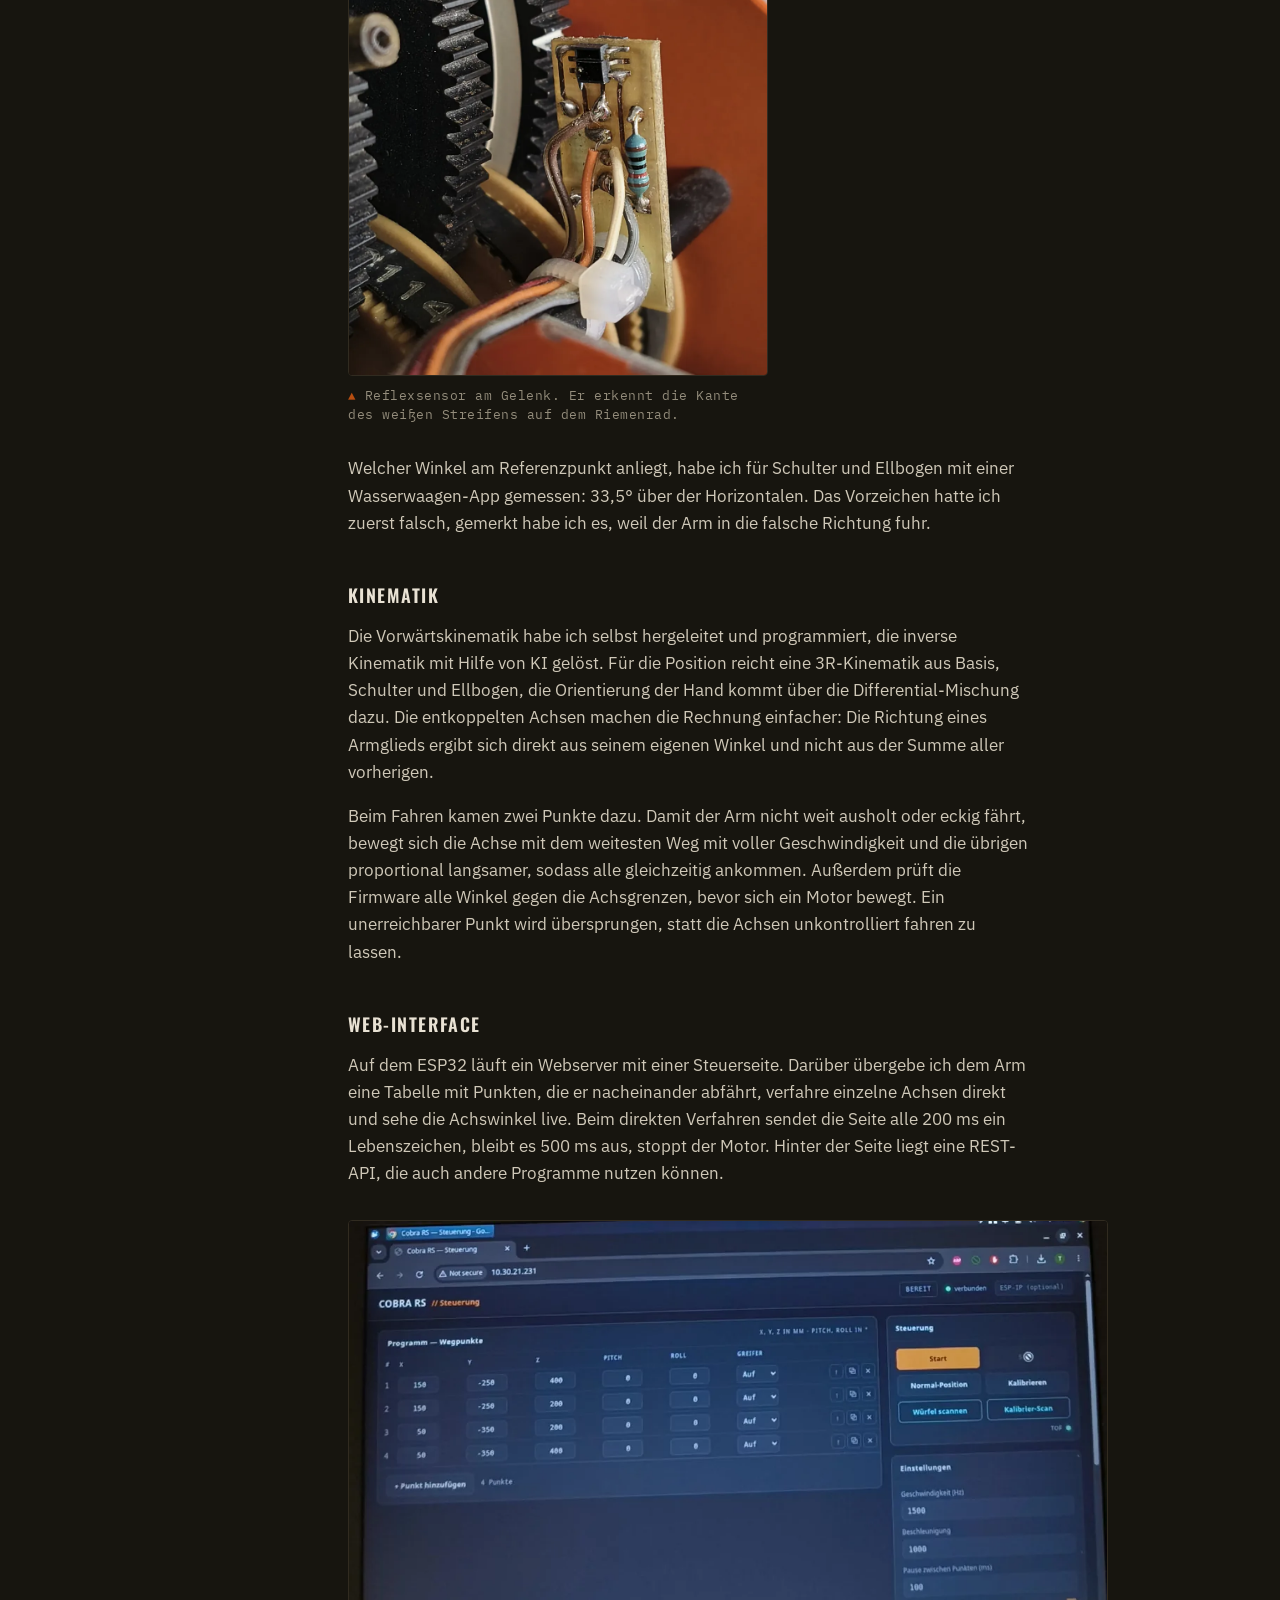
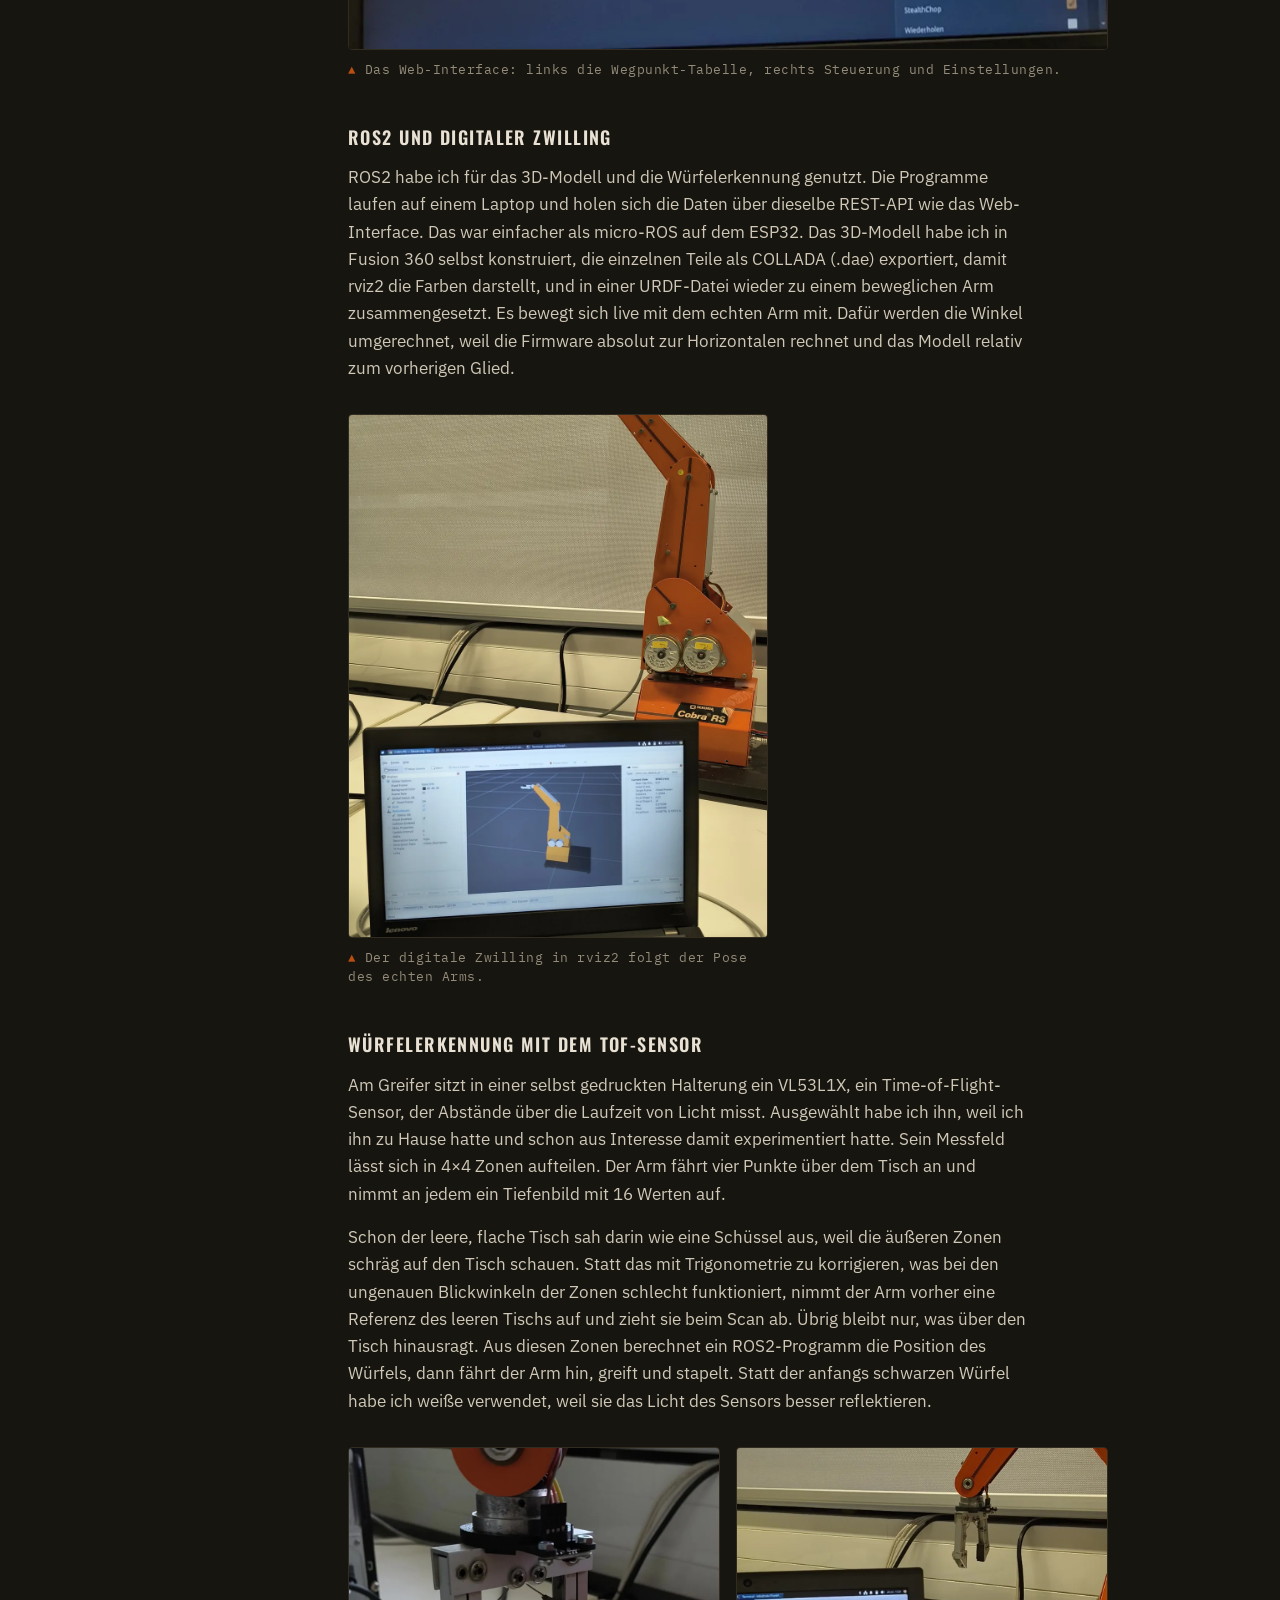
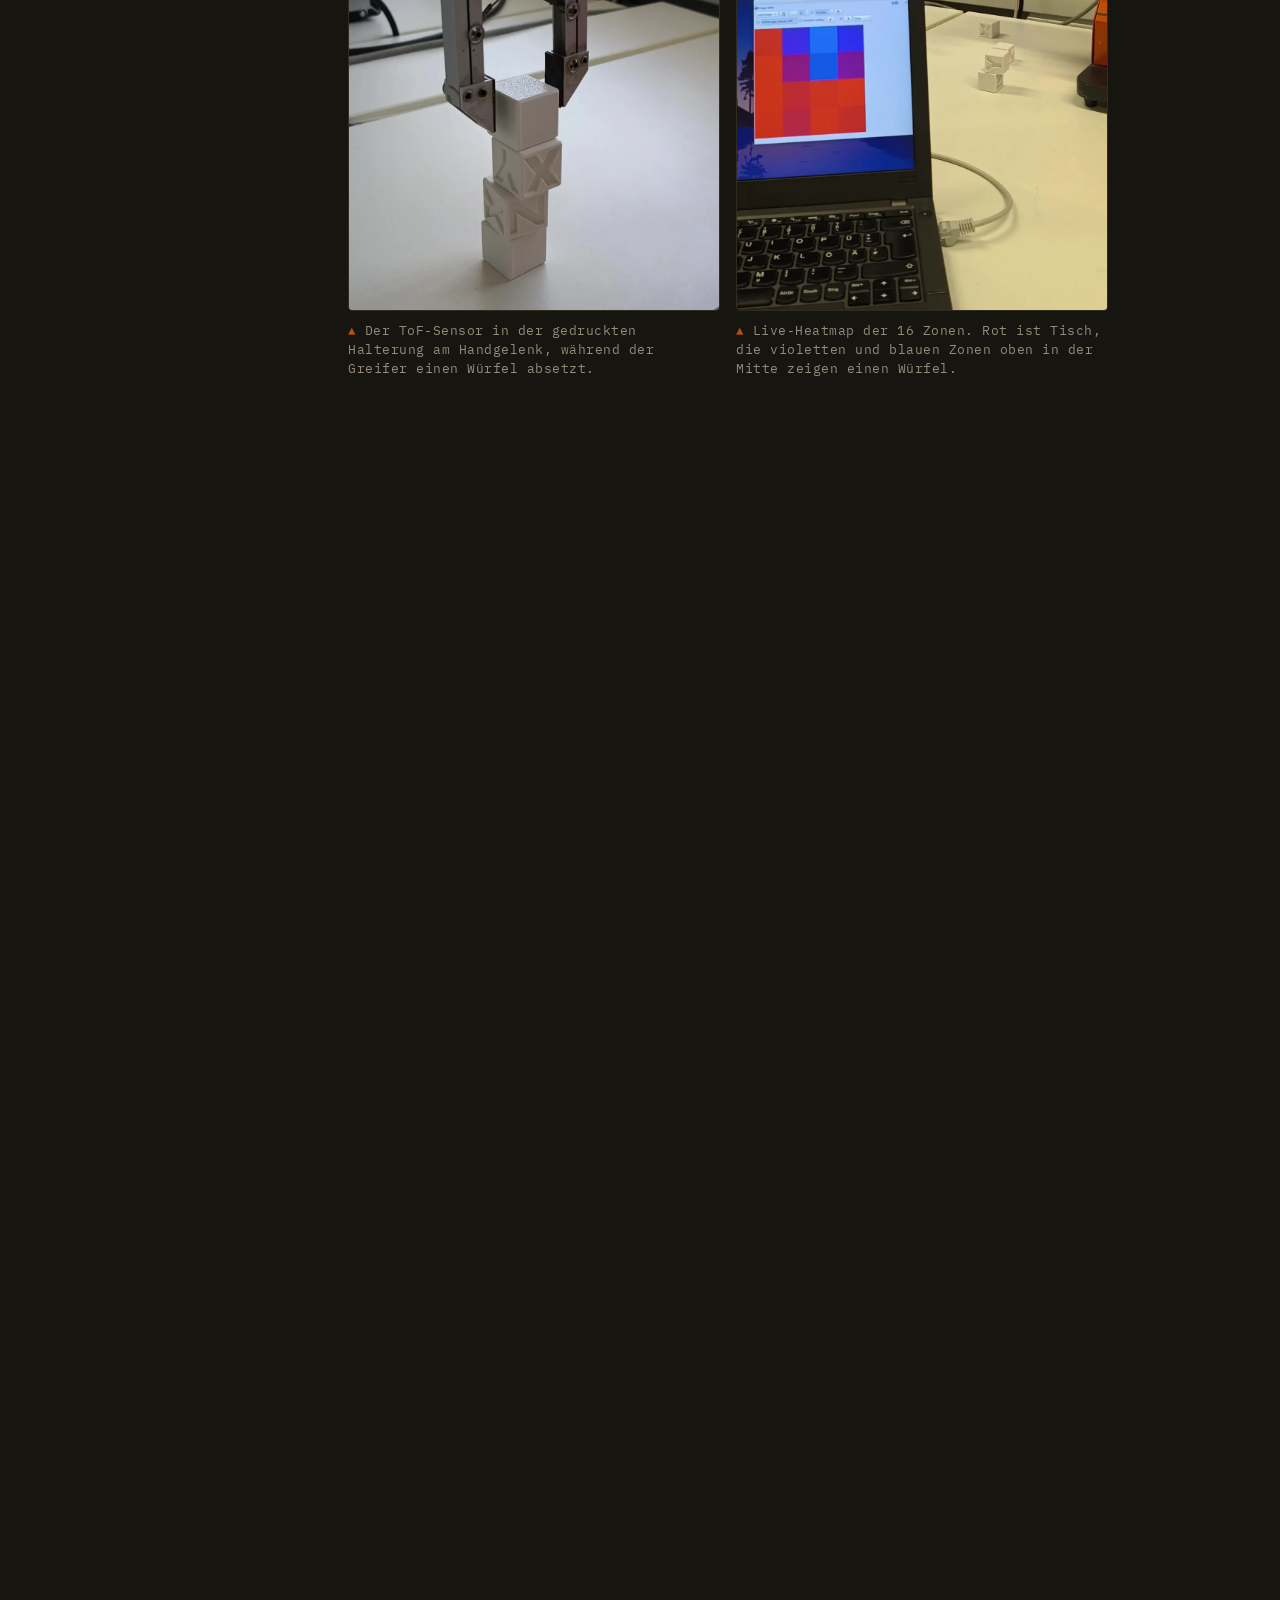
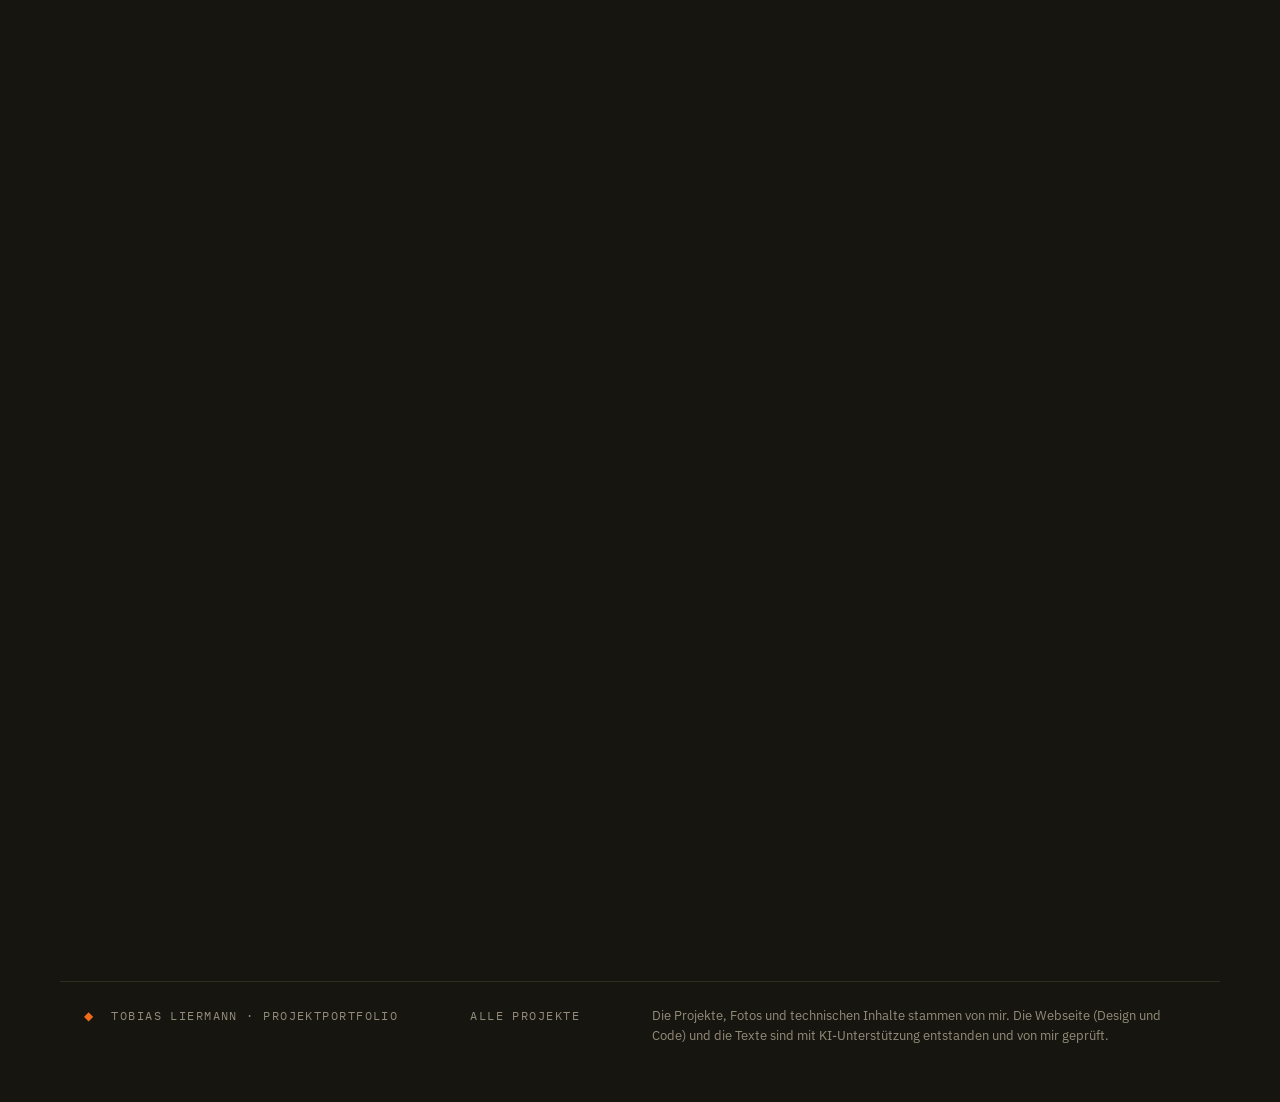
==== commit da6fe21d: "KI-Hinweis, neues Intro, Link-Vorschau, Icon, Korrekturen" ====
--- a/cobra/index.html
+++ b/cobra/index.html
@@ -5,13 +5,24 @@
 <meta name="viewport" content="width=device-width, initial-scale=1.0">
 <title>Cobra RS – Neuaufbau eines Industrie-Roboterarms</title>
 <meta name="description" content="Wiederinbetriebnahme eines Roboterarms aus den 1980er-Jahren: Elektronik, Firmware, Kinematik und autonome Würfelerkennung.">
+<meta property="og:type" content="website">
+<meta property="og:title" content="Cobra RS – Neuaufbau eines Industrie-Roboterarms">
+<meta property="og:description" content="Wiederinbetriebnahme eines Roboterarms aus den 1980er-Jahren: Elektronik, Firmware, Kinematik und autonome Würfelerkennung.">
+<meta property="og:url" content="https://tobiasliermann.github.io/Portfolio/cobra/">
+<meta property="og:image" content="https://tobiasliermann.github.io/Portfolio/assets/og-cobra.jpg">
+<meta property="og:image:width" content="1200">
+<meta property="og:image:height" content="630">
+<meta property="og:locale" content="de_DE">
+<meta name="twitter:card" content="summary_large_image">
+<link rel="icon" href="../assets/favicon.svg" type="image/svg+xml">
+<link rel="apple-touch-icon" href="../assets/apple-touch-icon.png">
 <link rel="preconnect" href="https://fonts.googleapis.com">
 <link rel="preconnect" href="https://fonts.gstatic.com" crossorigin>
 <link href="https://fonts.googleapis.com/css2?family=Oswald:wght@500;600;700&family=IBM+Plex+Mono:wght@400;500&family=IBM+Plex+Sans:ital,wght@0,400;0,500;0,600;1,400&display=swap" rel="stylesheet">
 <link rel="stylesheet" href="../style.css">
 <script>document.documentElement.classList.add('js')</script>
 </head>
-<body class="layout-projekt">
+<body class="layout-projekt akzent-orange">
 <a class="skip" href="#inhalt">Zum Inhalt springen</a>
 
 <header class="topbar">
@@ -223,15 +234,13 @@
     Ein Stepper bewegt sich nur, wenn er für jeden Schritt einen Impuls bekommt. Bei 16 Microsteps
     sind das 768 Impulse pro Motorumdrehung, und die Abstände dazwischen müssen gleichmäßig sein,
     sonst läuft der Motor unruhig. Die Bibliothek FastAccelStepper erzeugt diese Impulse nicht in
-    Software, sondern über das RMT-Modul des ESP32. Das sind eigene Hardware-Einheiten, die die
-    Pulse selbstständig ausgeben, während der Prozessor etwas anderes erledigt.
+    Software, sondern über das RMT-Modul des ESP32. Das sind eigene Hardware-Einheiten, die die Impulse selbstständig ausgeben, während der Prozessor etwas anderes erledigt.
   </p>
   <p>
     Geplant war, alle sechs Motoren so anzusteuern. Die Fehlermeldungen zeigten dann aber, dass mir
     auf dem ESP32-P4 nur vier RMT-Kanäle zur Verfügung standen. Ich habe die Motoren deshalb
     aufgeteilt: Die Motoren 1 bis 3 und der Greifermotor 6 laufen hardware-getimt über
-    FastAccelStepper. Die beiden Handgelenksmotoren 4 und 5 steuert AccelStepper, das die Pulse in
-    Software in einem eigenen FreeRTOS-Task erzeugt. Das Handgelenk muss weder schnell fahren noch
+    FastAccelStepper. Die beiden Handgelenksmotoren 4 und 5 steuert AccelStepper, das die Impulse in Software in einem eigenen FreeRTOS-Task erzeugt. Das Handgelenk muss weder schnell fahren noch
     schnell reagieren, deshalb konnte ich dort am ehesten auf die Hardware verzichten. Der Nachteil
     ist am Arm sichtbar: Die Handgelenksachsen fahren langsamer als die übrigen. Damit der Rest der
     Firmware nicht wissen muss, welche Bibliothek hinter einem Motor steckt, habe ich beide in
@@ -253,7 +262,7 @@
   </p>
   <p>
     Den Laufstrom habe ich auf 240 mA gesetzt, den Wert aus dem Datenblatt des ID35.
-    Im Dauerbetrieb wurden die Motoren dadurch warm. Deshalb senkt der Treiber den Strom im
+    Im Dauerbetrieb wurden die Motoren warm. Deshalb senkt der Treiber den Strom im
     Stillstand auf etwa 30 %.
   </p>
 
@@ -306,8 +315,7 @@
     Winkel und nicht aus der Summe aller vorherigen.
   </p>
   <p>
-    Beim Fahren kamen zwei Punkte dazu. Damit der Arm nicht weit ausholt oder eckig fährt, fährt die
-    Achse mit dem weitesten Weg mit voller Geschwindigkeit und die übrigen proportional langsamer,
+    Beim Fahren kamen zwei Punkte dazu. Damit der Arm nicht weit ausholt oder eckig fährt, bewegt sich die Achse mit dem weitesten Weg mit voller Geschwindigkeit und die übrigen proportional langsamer,
     sodass alle gleichzeitig ankommen. Außerdem prüft die Firmware alle Winkel gegen die Achsgrenzen,
     bevor sich ein Motor bewegt. Ein unerreichbarer Punkt wird übersprungen, statt die Achsen
     unkontrolliert fahren zu lassen.
@@ -427,6 +435,10 @@
   <div class="site-footer-in">
     <span><span class="dot">◆</span>&nbsp; Tobias Liermann · Projektportfolio</span>
     <a href="../#projekte">Alle Projekte</a>
+    <p class="ki-hinweis">
+      Die Projekte, Fotos und technischen Inhalte stammen von mir. Die Webseite (Design und Code) und
+      die Texte sind mit KI-Unterstützung entstanden und von mir geprüft.
+    </p>
   </div>
 </footer>
 
--- a/style.css
+++ b/style.css
@@ -9,6 +9,7 @@
   --line:#312B20;
   --orange:#EE6C1A;
   --orange-deep:#B84E10;
+  --akzent-rgb:238,108,26; /* = --orange als RGB für transparente Töne */
   --steel:#6E8391;
 
   --display:"Oswald",Impact,"Arial Narrow",sans-serif;
@@ -17,6 +18,9 @@
 
   --topbar-h:52px;
 }
+/* Akzentfarbe pro Projekt: <!-- akzent: blau --> in der Seite. Die Variablen heißen weiter --orange,
+   damit der Rest des CSS unverändert bleibt. */
+.akzent-blau{--orange:#3D9BE0;--orange-deep:#1E6AA8;--akzent-rgb:61,155,224}
 *{box-sizing:border-box;margin:0;padding:0}
 html{scroll-behavior:smooth;scroll-padding-top:calc(var(--topbar-h) + 24px)}
 body{
@@ -116,7 +120,7 @@
 .model{
   font-family:var(--display);font-weight:700;font-size:clamp(56px,11vw,112px);line-height:.86;
   letter-spacing:.01em;text-transform:uppercase;color:var(--orange);
-  text-shadow:0 2px 0 var(--orange-deep),0 3px 14px rgba(238,108,26,.25);
+  text-shadow:0 2px 0 var(--orange-deep),0 3px 14px rgba(var(--akzent-rgb),.25);
 }
 .subject{font-family:var(--display);font-weight:500;font-size:clamp(15px,3vw,20px);letter-spacing:.22em;text-transform:uppercase;margin-top:14px}
 .plate-rule{height:2px;width:70%;background:linear-gradient(90deg,var(--orange),transparent);margin:22px 0 20px}
@@ -196,7 +200,7 @@
 .bildpaar-wrap{margin:32px 0}
 
 .video{aspect-ratio:16/9;flex-direction:column;gap:14px;border-color:var(--orange-deep);
-  background:repeating-linear-gradient(45deg,rgba(238,108,26,.04) 0 12px,transparent 12px 24px),var(--bg-raise)}
+  background:repeating-linear-gradient(45deg,rgba(var(--akzent-rgb),.04) 0 12px,transparent 12px 24px),var(--bg-raise)}
 .video b{color:var(--ink);font-weight:500}
 .play{width:62px;height:62px;border-radius:50%;border:2px solid var(--orange);display:grid;place-items:center}
 .play::after{content:"";margin-left:5px;border-left:19px solid var(--orange);border-top:12px solid transparent;border-bottom:12px solid transparent}
@@ -206,7 +210,7 @@
 /* ---------- Entwurfs-Markierung (vor Veröffentlichung entfernen) ---------- */
 .todo{
   margin:18px 0;padding:12px 16px;border:1px dashed #8A6A2A;border-radius:3px;
-  background:rgba(238,108,26,.06);
+  background:rgba(var(--akzent-rgb),.06);
   font-family:var(--mono);font-size:12.5px;line-height:1.55;color:#D9B98A;max-width:none;
 }
 .todo::before{content:"TODO · ";color:var(--orange);letter-spacing:.14em}
@@ -239,6 +243,15 @@
 .karte-tag{font-family:var(--mono);font-size:11.5px;letter-spacing:.2em;text-transform:uppercase;color:var(--orange)}
 .karte h3{margin:6px 0 8px;font-size:24px}
 .karte p{font-size:15px;color:var(--ink-dim)}
+/* Pfeil-Knopf neben dem Projektnamen, damit man sieht, dass die Kachel ein Link ist */
+a.karte{-webkit-tap-highlight-color:transparent}
+.karte-titel{display:flex;align-items:center;justify-content:space-between;gap:16px}
+.karte-pfeil{
+  flex:none;width:64px;height:34px;display:flex;align-items:center;justify-content:center;
+  border:1.5px solid #5C5444;border-radius:4px;color:var(--orange);transition:border-color .2s;
+}
+.karte-pfeil svg{width:26px;height:16px;display:block}
+a.karte:hover .karte-pfeil,a.karte:focus-visible .karte-pfeil{border-color:var(--ink-dim)}
 .karte.bald{opacity:.6}
 .karte.bald .karte-tag{color:var(--steel)}
 
@@ -252,6 +265,7 @@
 .site-footer a{color:var(--ink-dim);text-decoration:none}
 .site-footer a:hover{color:var(--ink)}
 .site-footer .dot{color:var(--orange)}
+.ki-hinweis{flex-basis:100%;max-width:68ch;font-family:var(--sans);font-size:13px;letter-spacing:0;text-transform:none;line-height:1.55;color:var(--ink-dim)}
 
 /* ---------- Einblenden ---------- */
 .js .reveal{opacity:0;transform:translateY(16px);transition:opacity .6s ease,transform .6s ease}
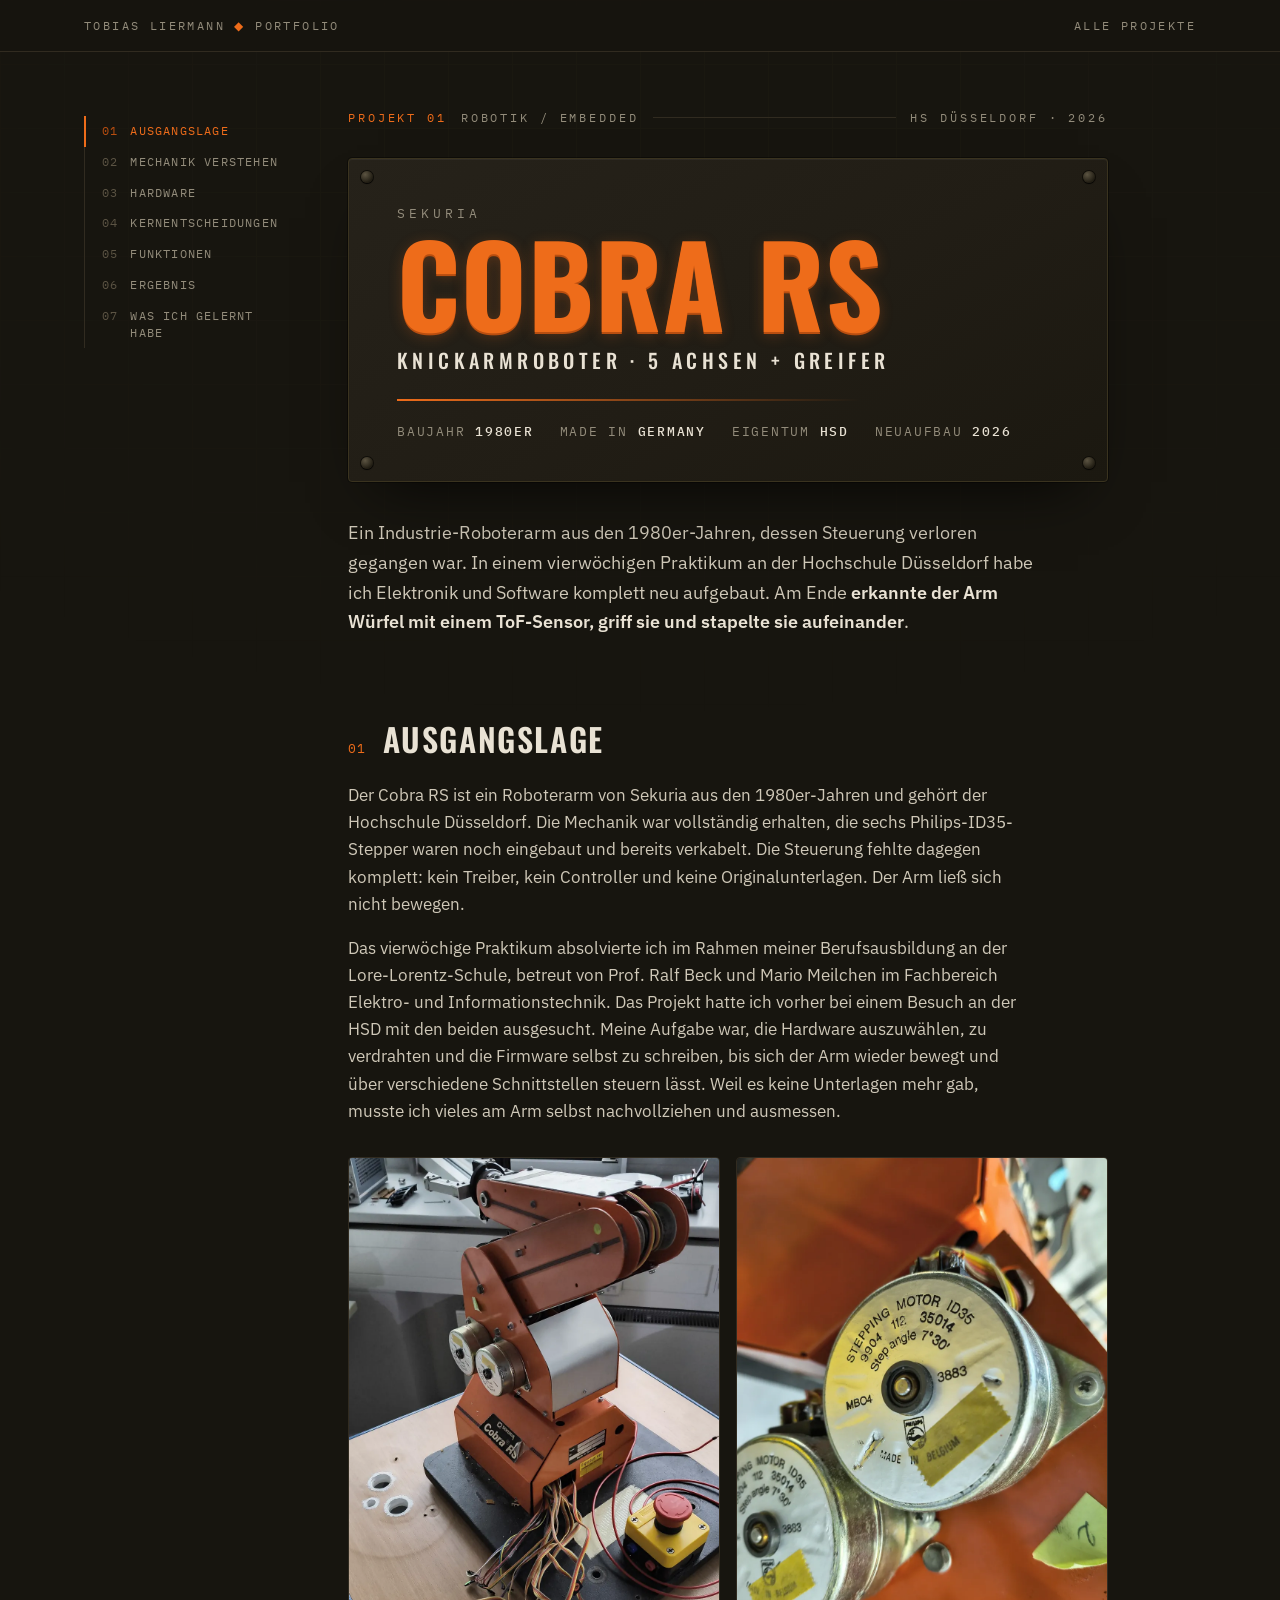
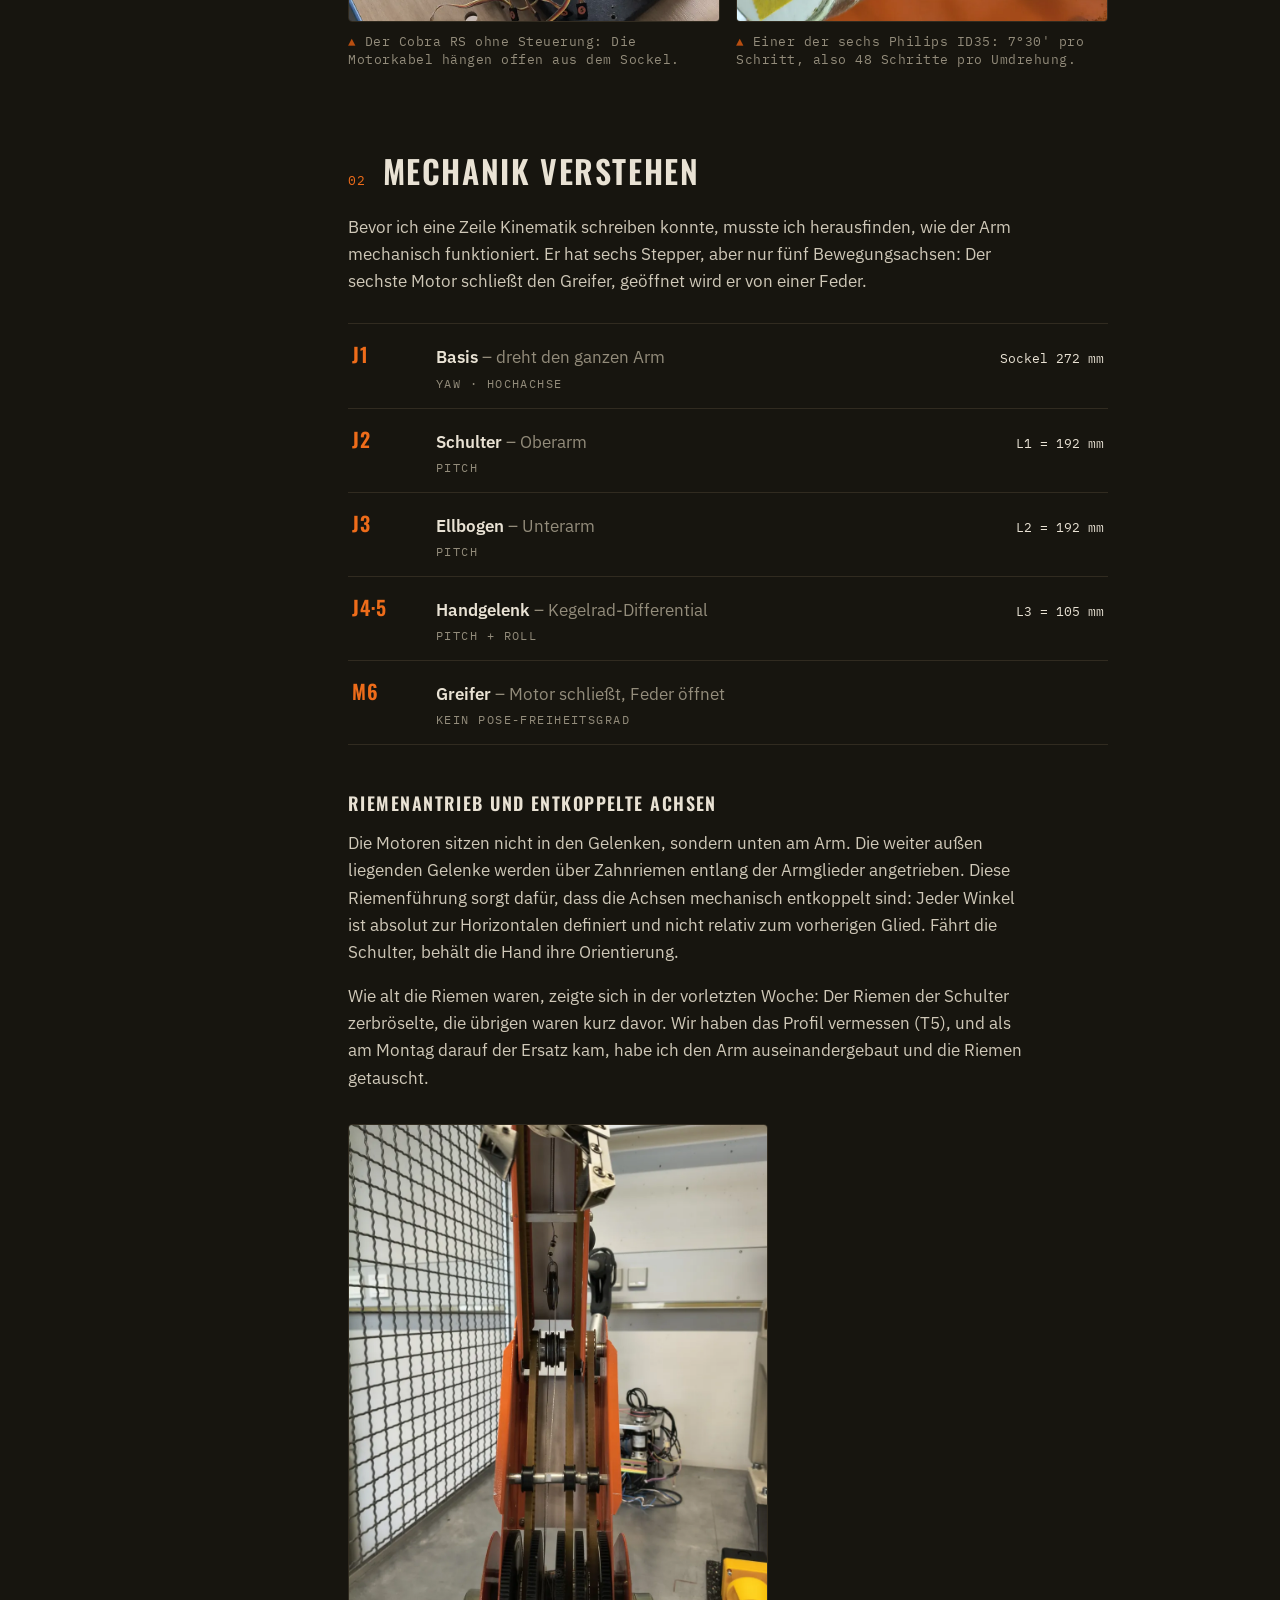
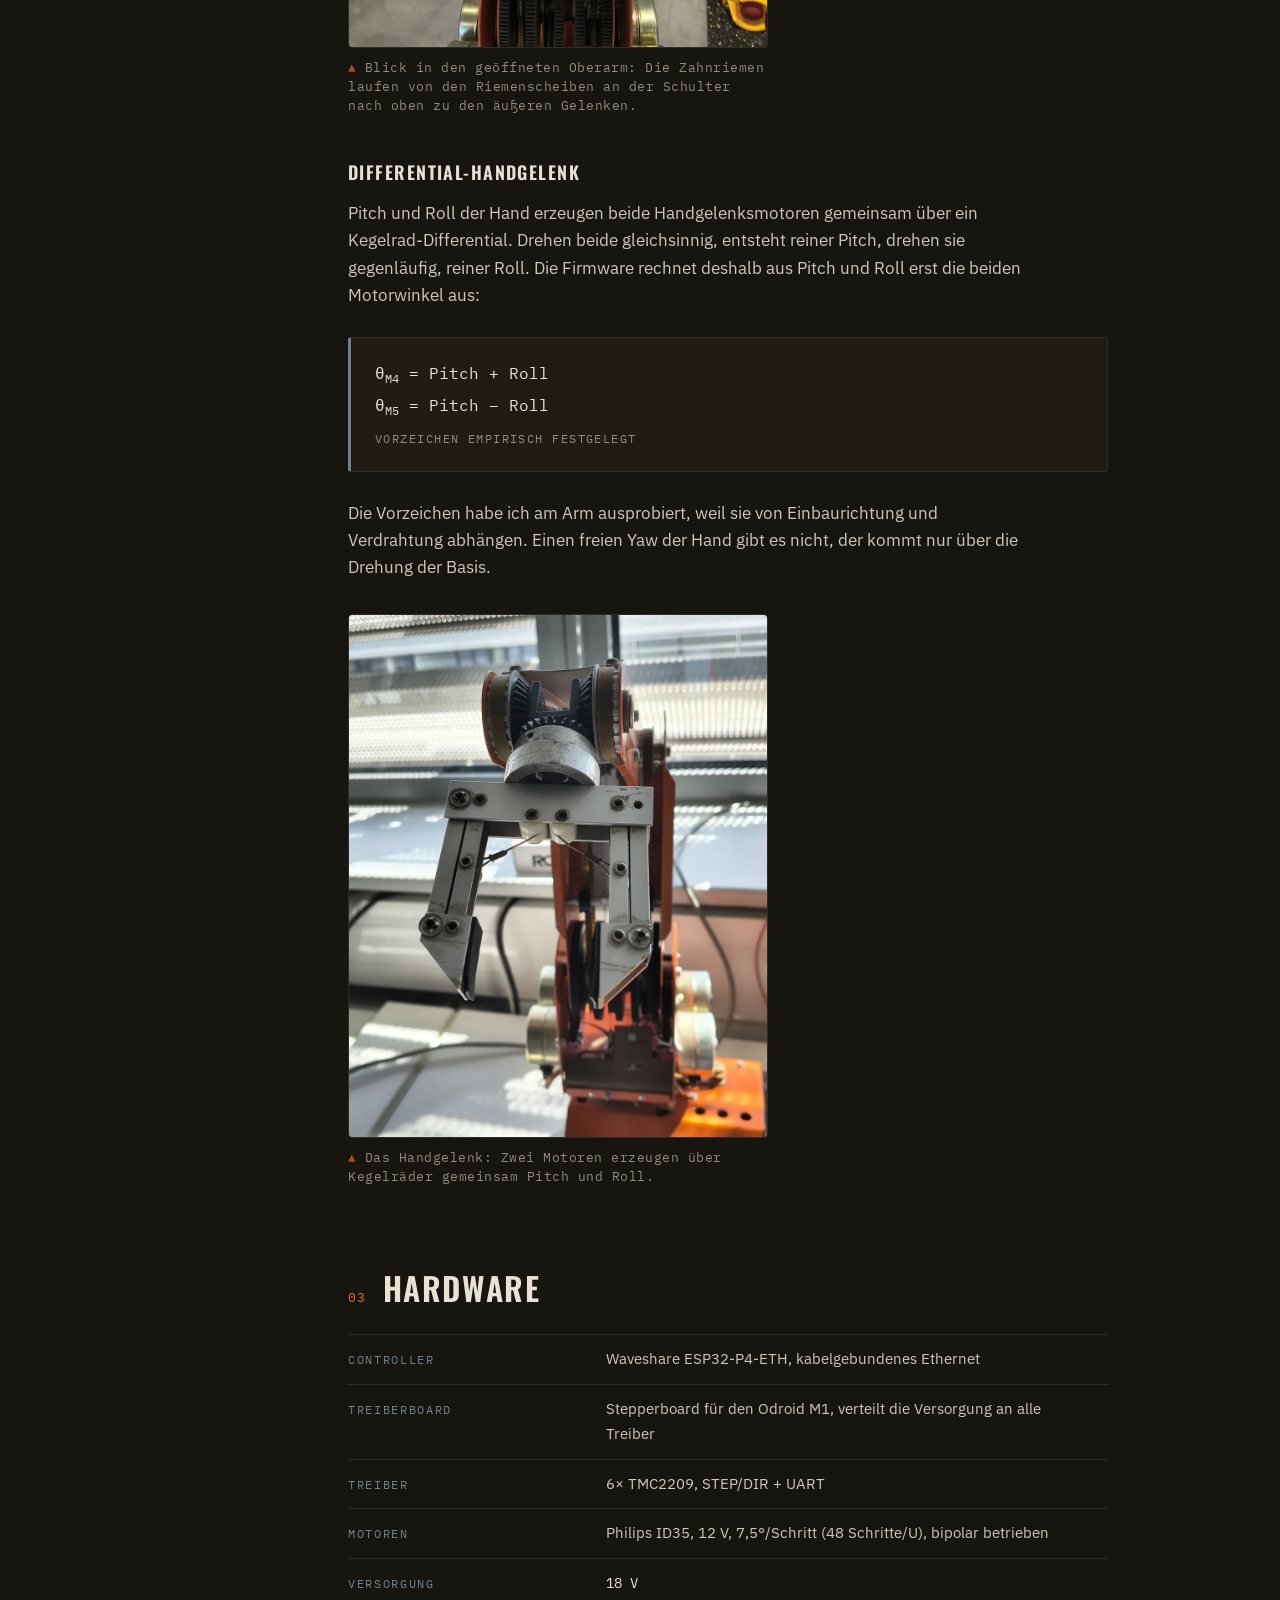
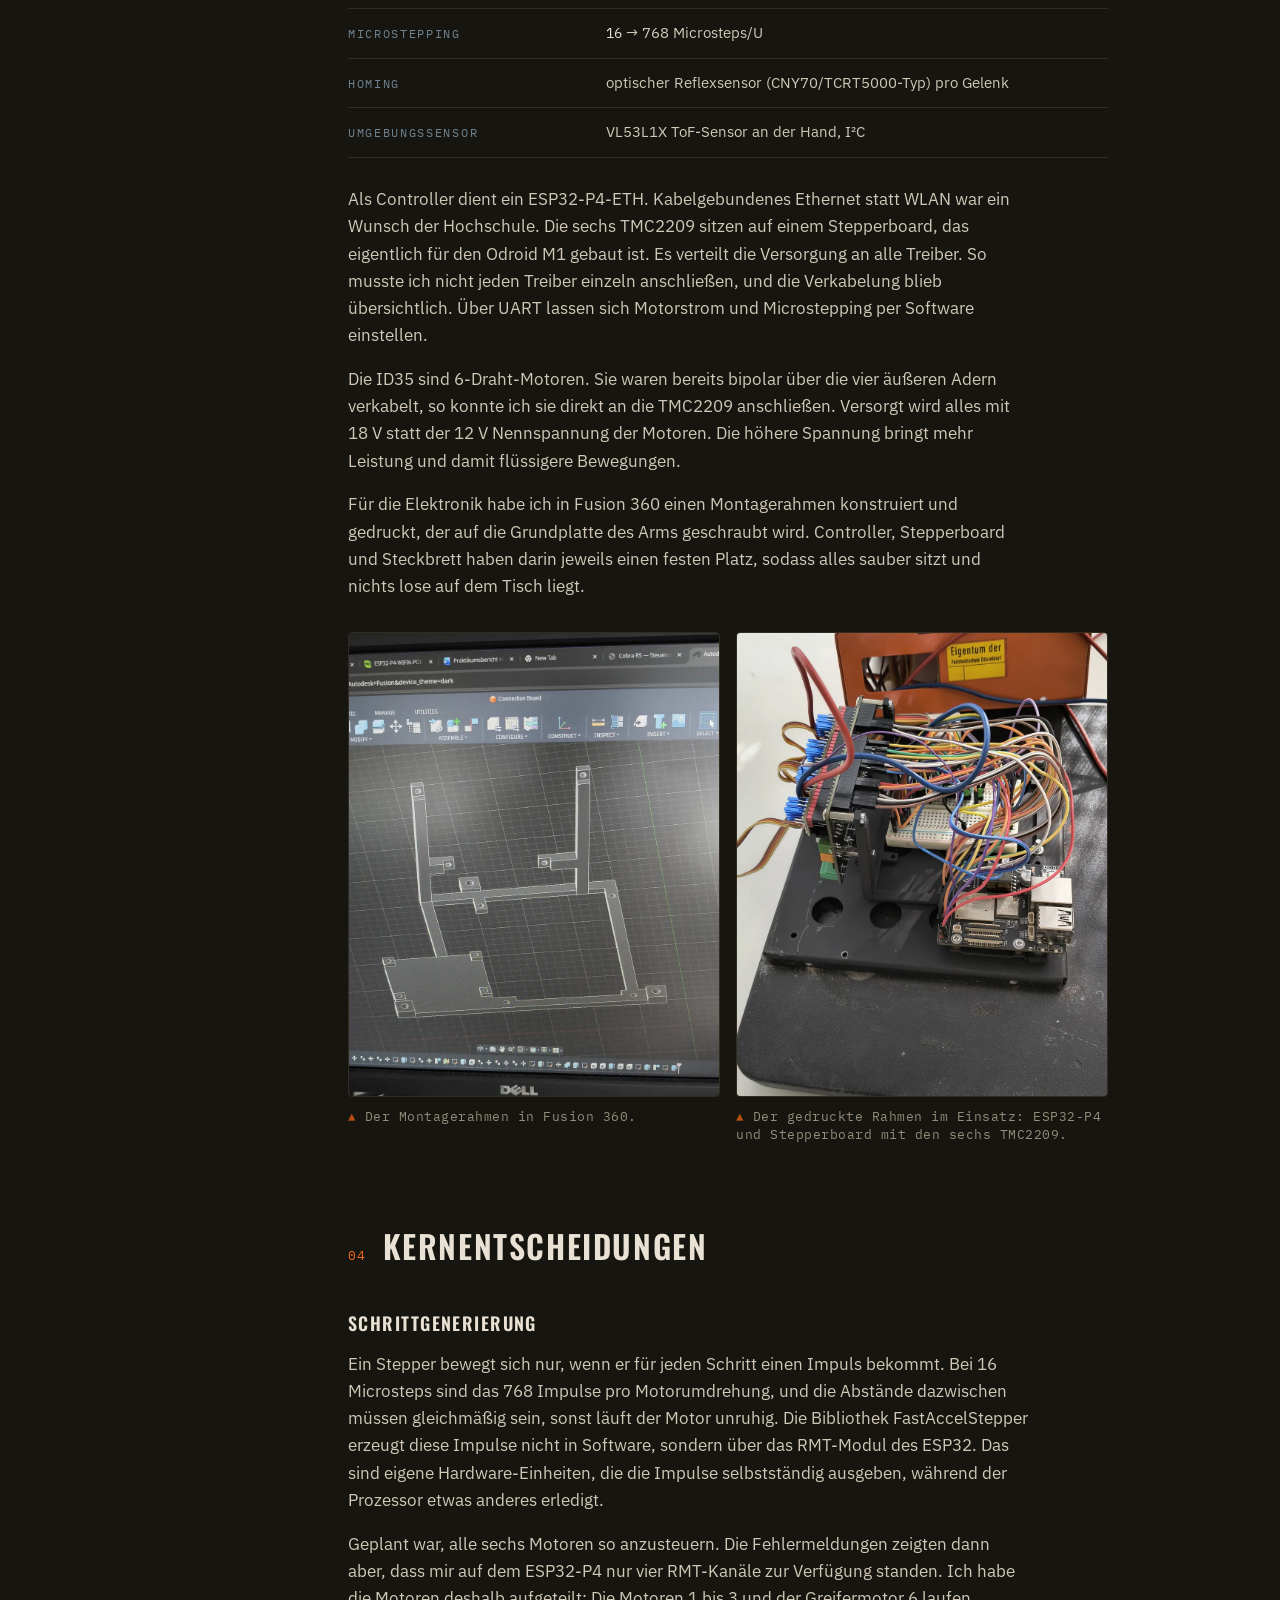
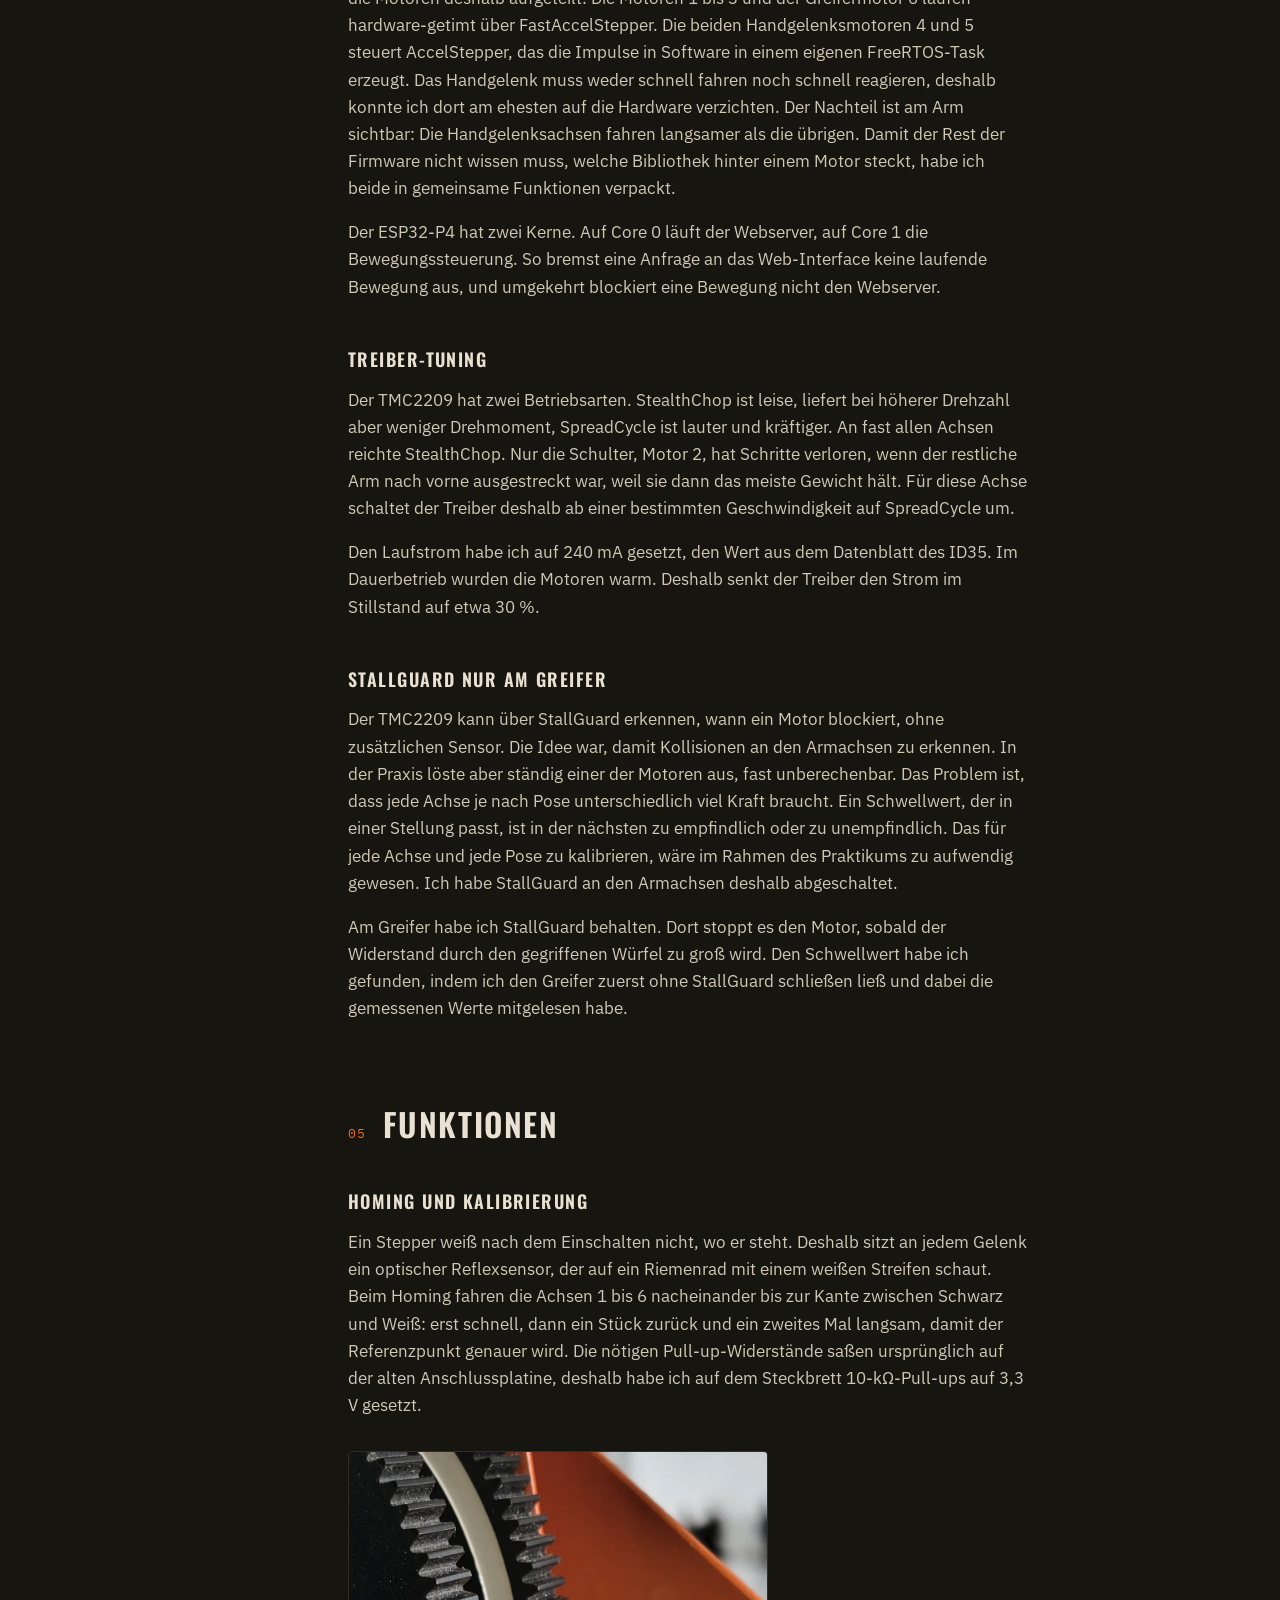
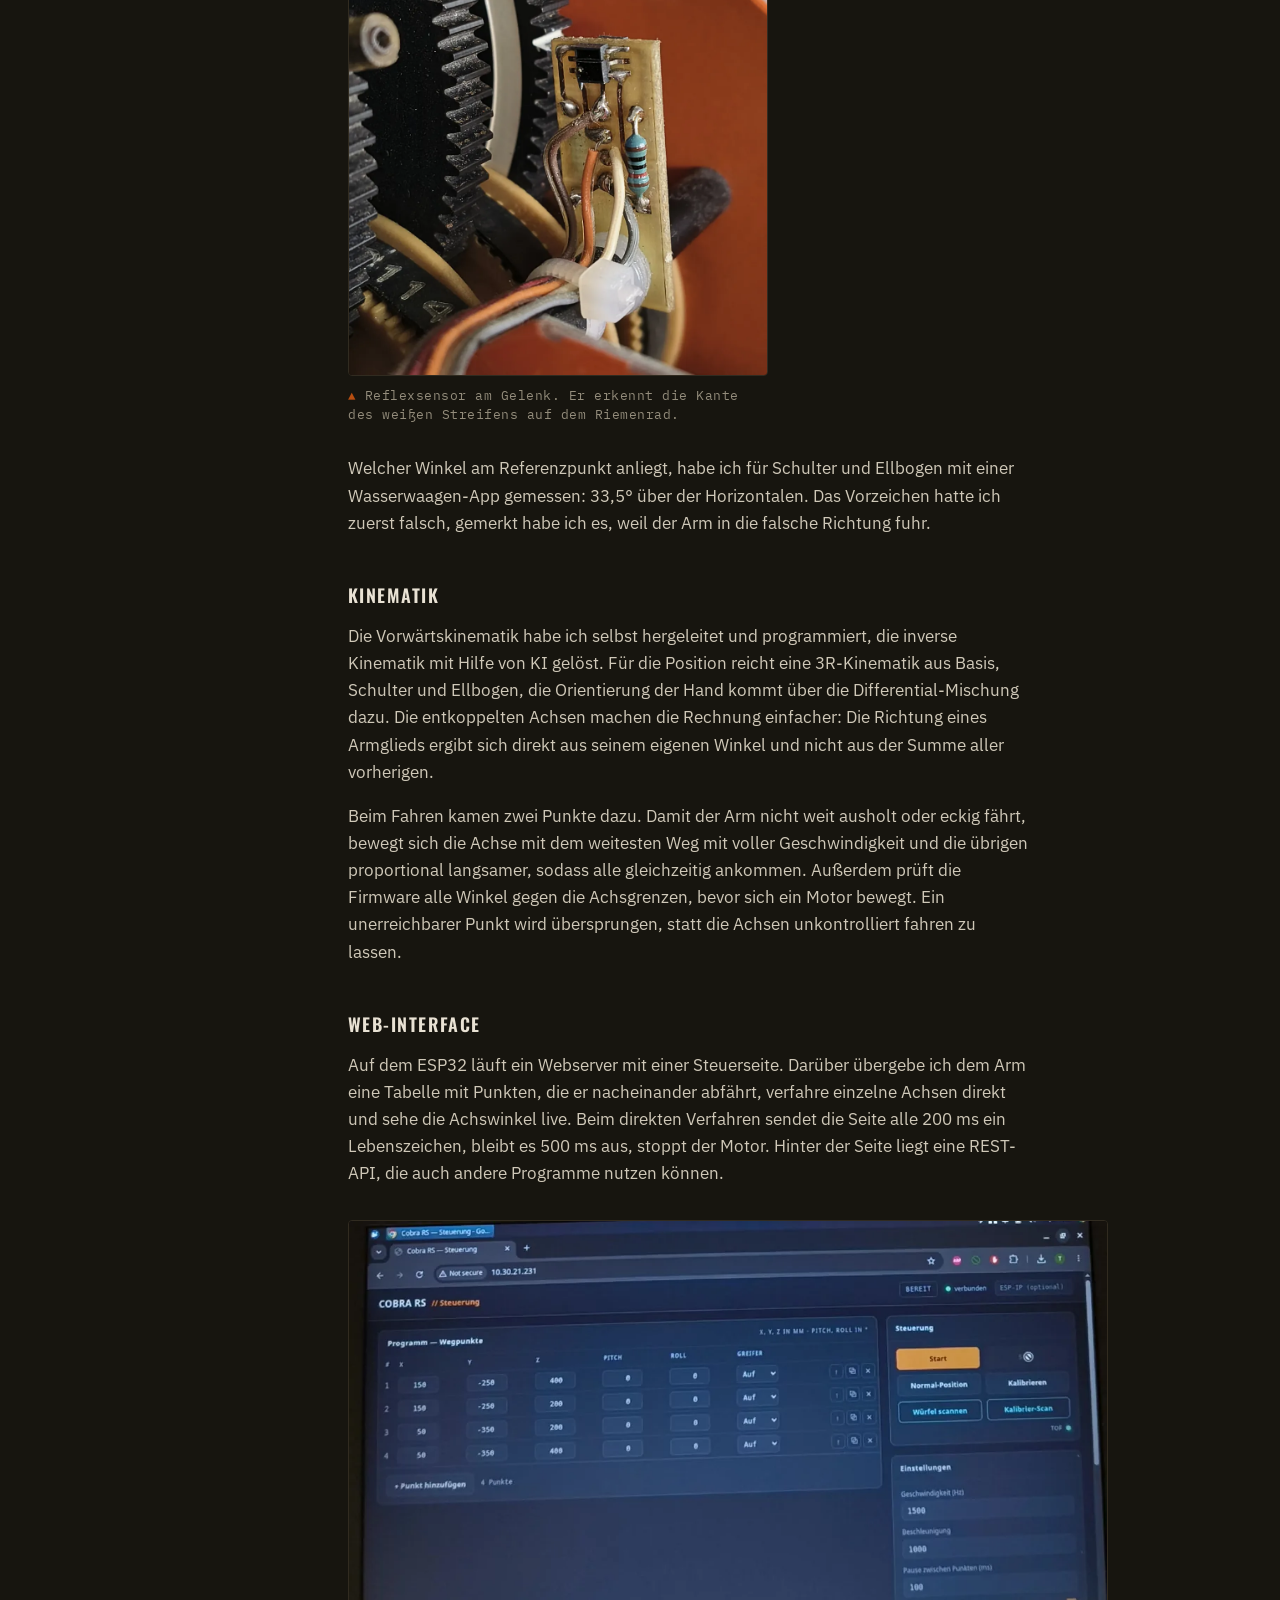
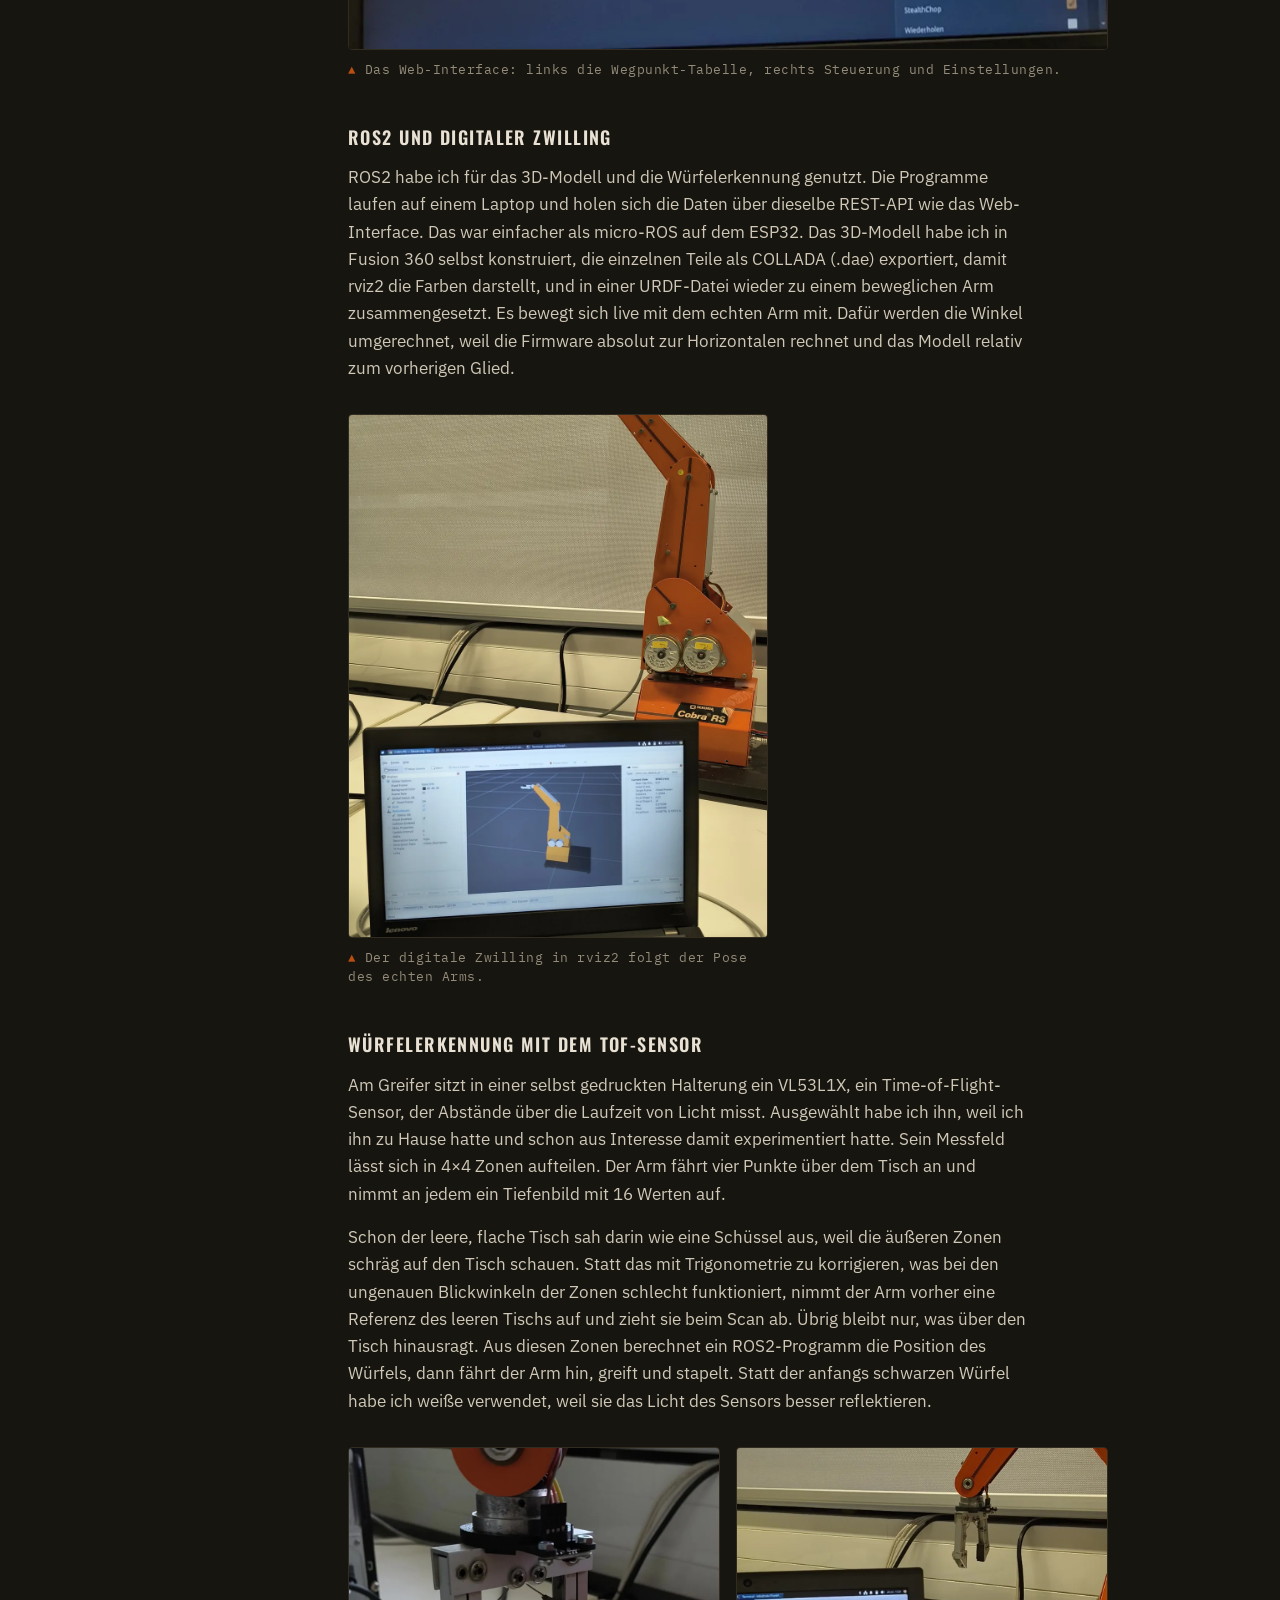
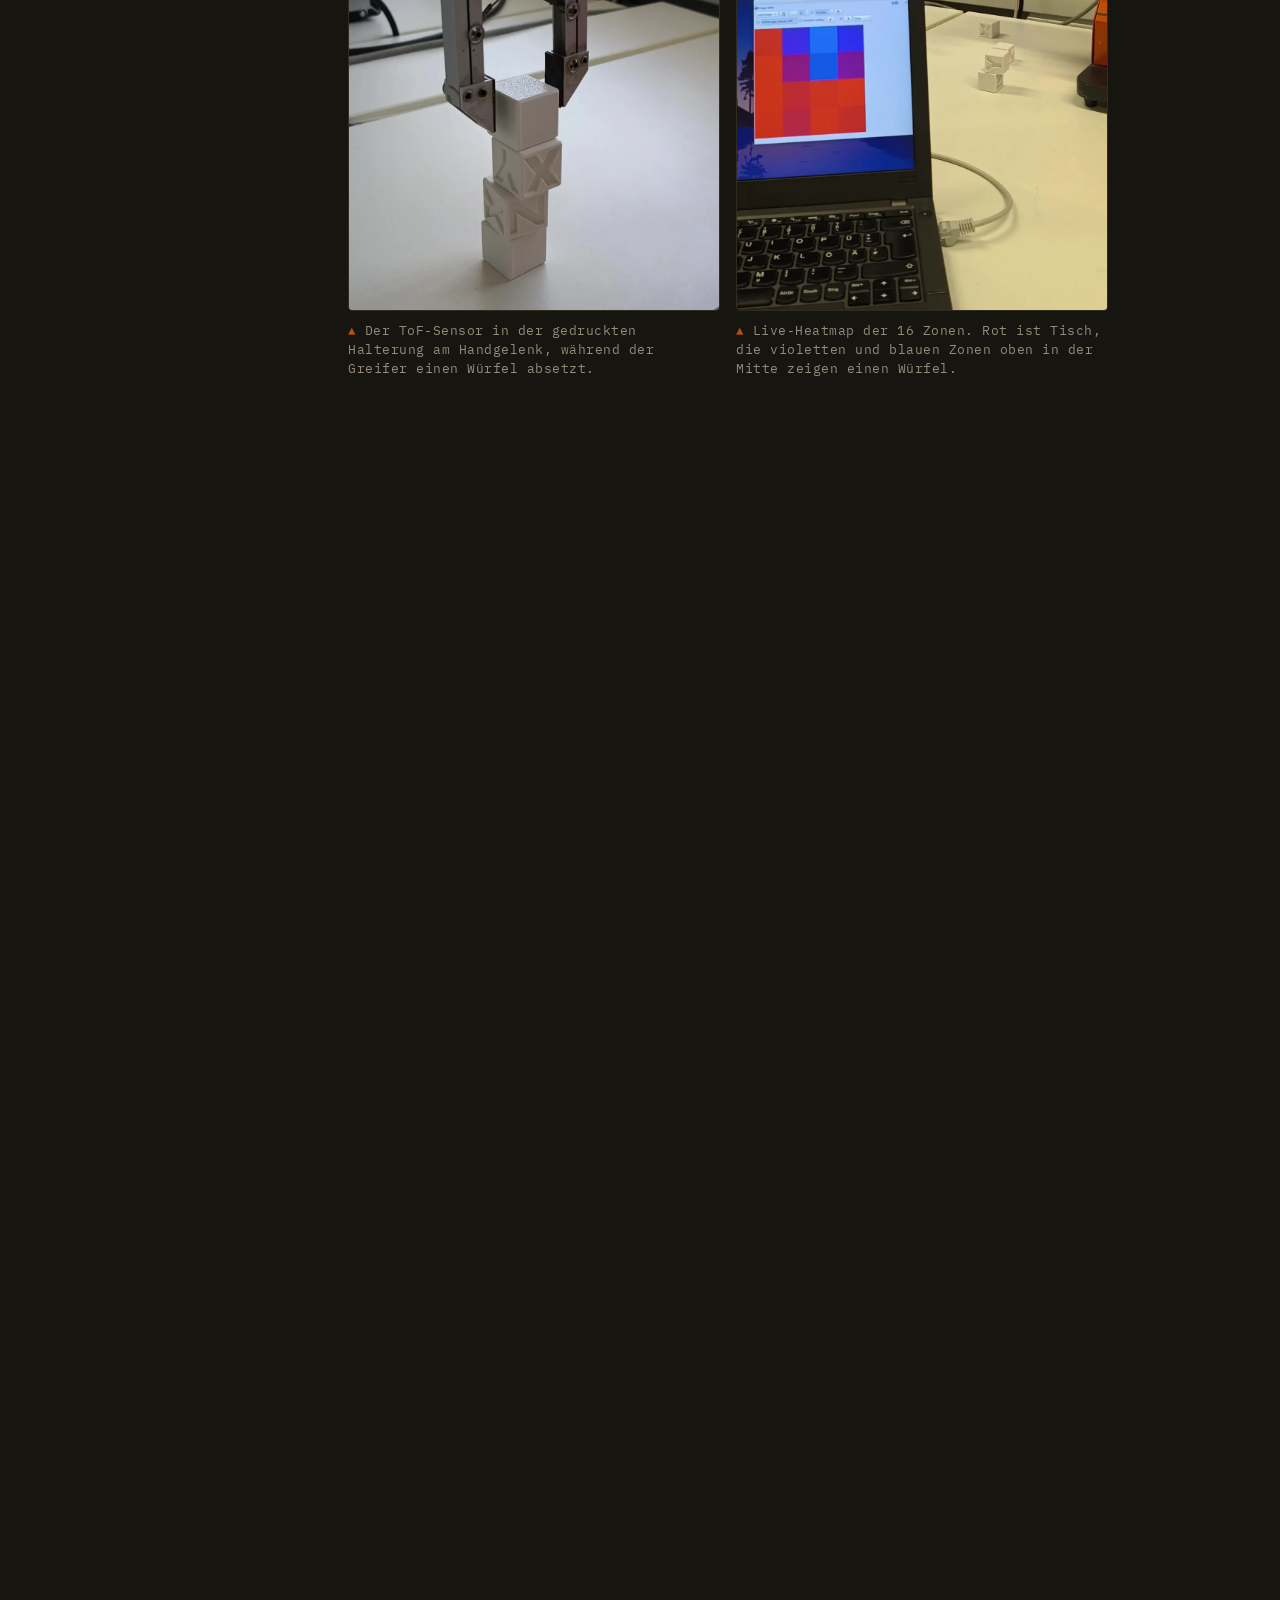
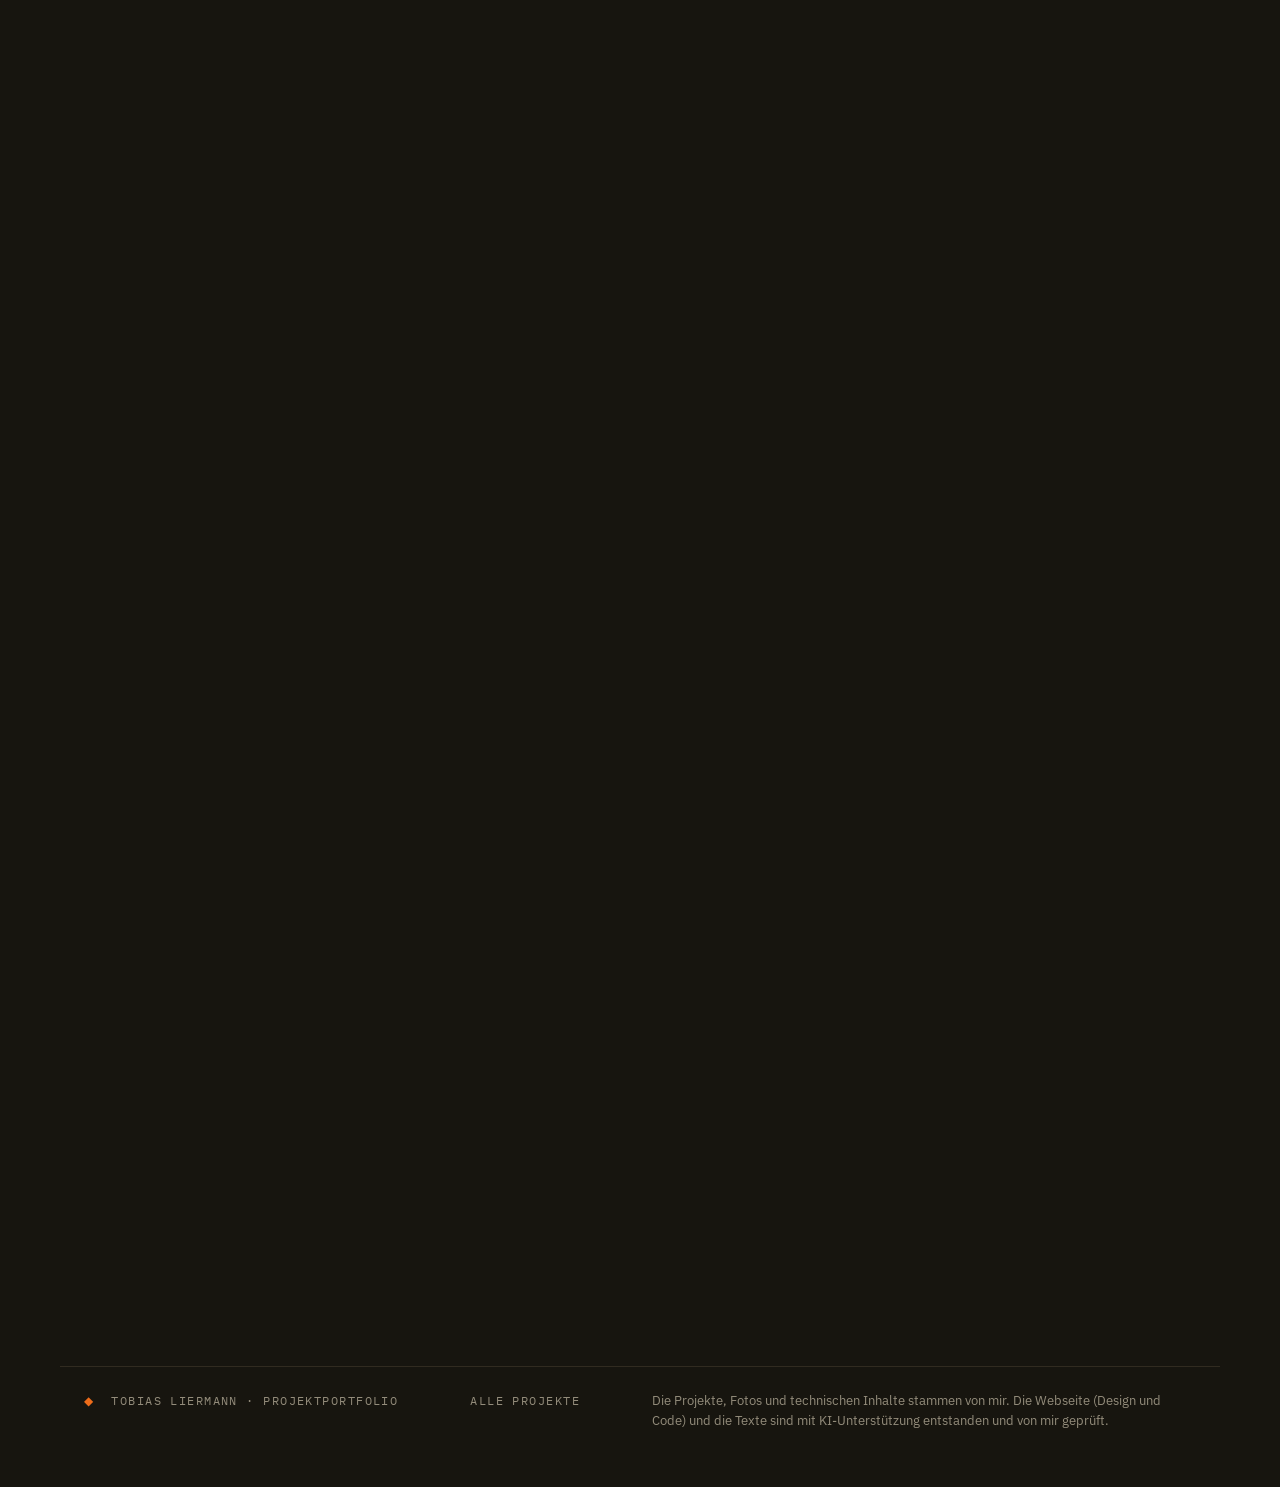
==== commit 58fa31fd: "Videos eingebettet: Cobra Showcase, Octopod V0.2 Showcase" ====
--- a/cobra/index.html
+++ b/cobra/index.html
@@ -392,10 +392,14 @@
     <img src="bilder/wuerfelturm.webp" alt="Der Cobra RS neben einem Turm aus drei weißen Würfeln, ein vierter Würfel liegt dahinter" loading="lazy">
     <figcaption>Drei gestapelte Würfel, der vierte liegt noch bereit.</figcaption>
   </figure>
-  <div class="video">
-    <div class="play"></div>
-    <div><b>Video</b> · Autonomes Erkennen und Stapeln · folgt</div>
-  </div>
+  <figure class="hoch">
+    <div class="video-embed hoch">
+      <iframe src="https://www.youtube-nocookie.com/embed/pi_iHDU_sMw" title="Cobra Showcase" loading="lazy"
+        allow="accelerometer; encrypted-media; gyroscope; picture-in-picture; fullscreen" allowfullscreen
+        referrerpolicy="strict-origin-when-cross-origin"></iframe>
+    </div>
+    <figcaption>Homing, Web-Interface, digitaler Zwilling, Würfelsuche und Stapeln, teils mit 2× bzw. 3× Geschwindigkeit.</figcaption>
+  </figure>
 </section>
 
 <section>
--- a/style.css
+++ b/style.css
@@ -205,6 +205,7 @@
 .play{width:62px;height:62px;border-radius:50%;border:2px solid var(--orange);display:grid;place-items:center}
 .play::after{content:"";margin-left:5px;border-left:19px solid var(--orange);border-top:12px solid transparent;border-bottom:12px solid transparent}
 .video-embed{position:relative;aspect-ratio:16/9;width:100%;border-radius:4px;overflow:hidden;border:1px solid var(--line)}
+.video-embed.hoch{aspect-ratio:9/16}
 .video-embed iframe{position:absolute;inset:0;width:100%;height:100%;border:0}
 
 /* ---------- Entwurfs-Markierung (vor Veröffentlichung entfernen) ---------- */
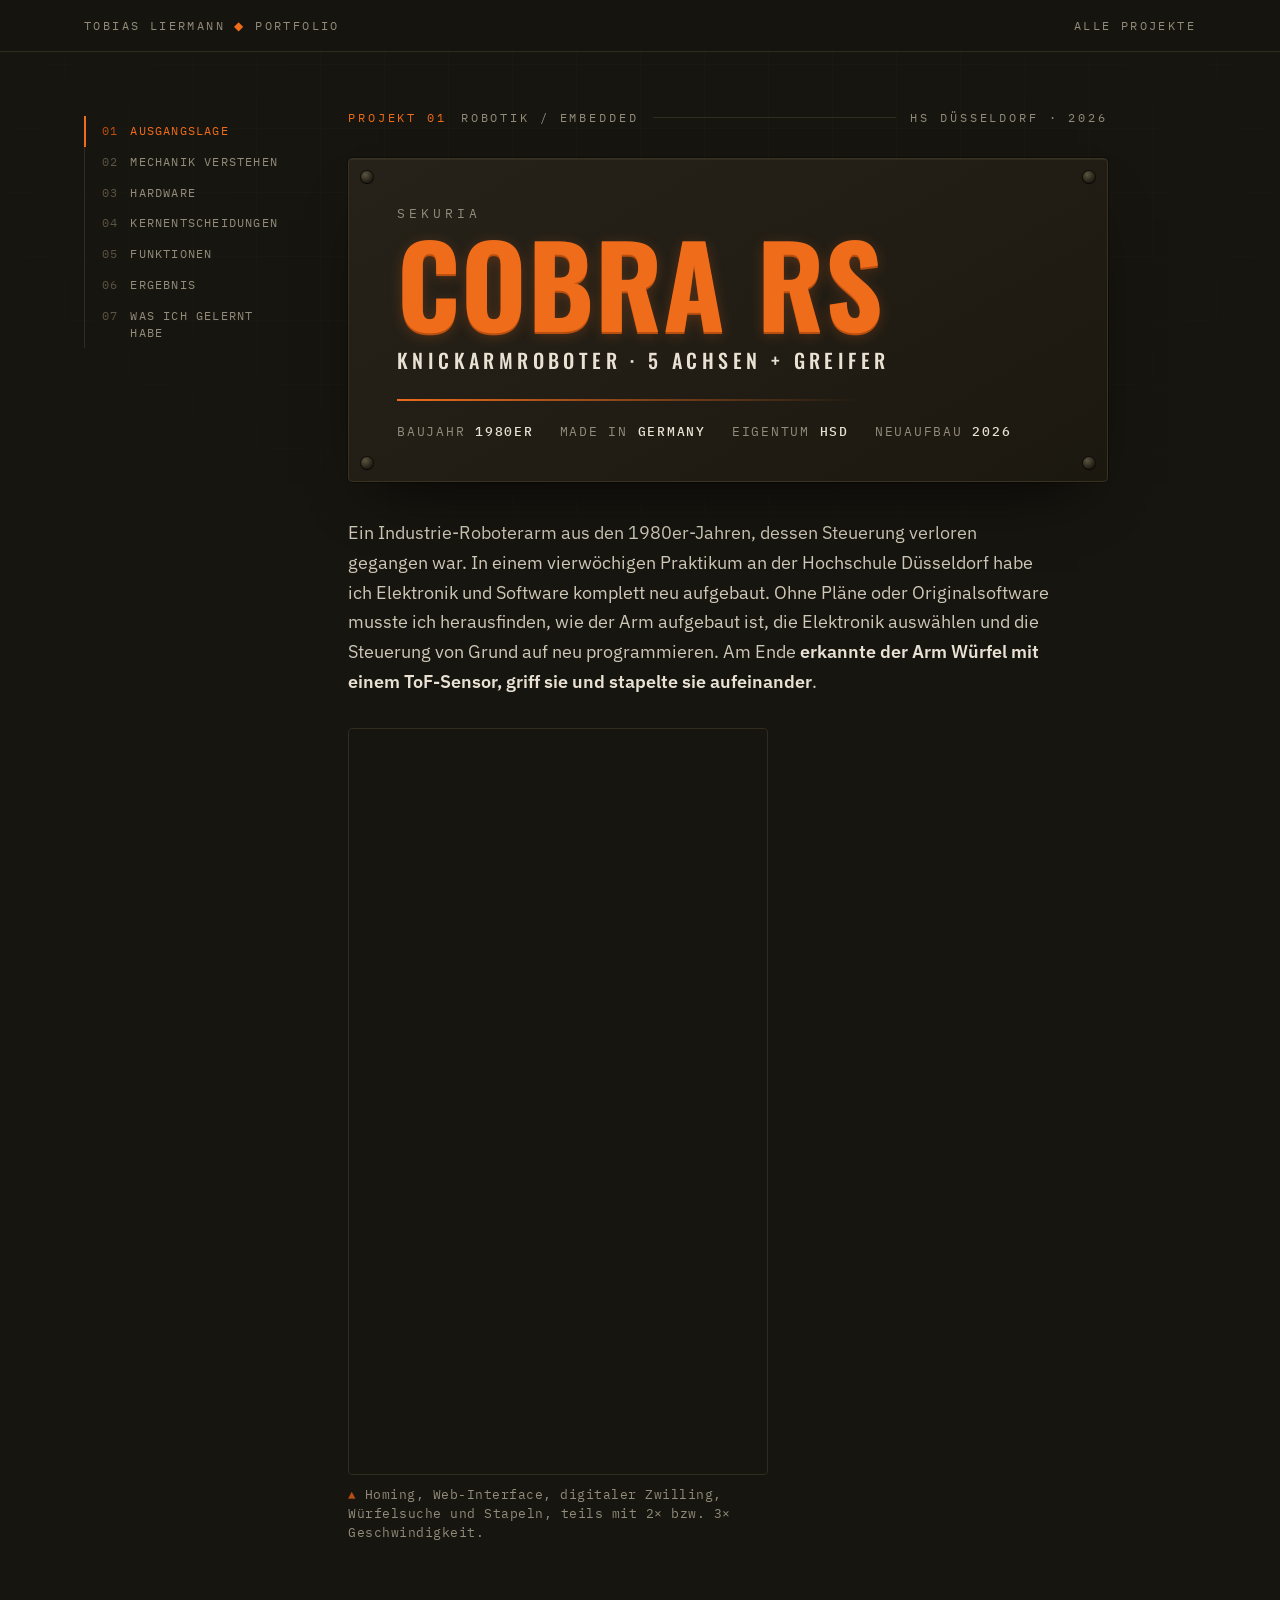
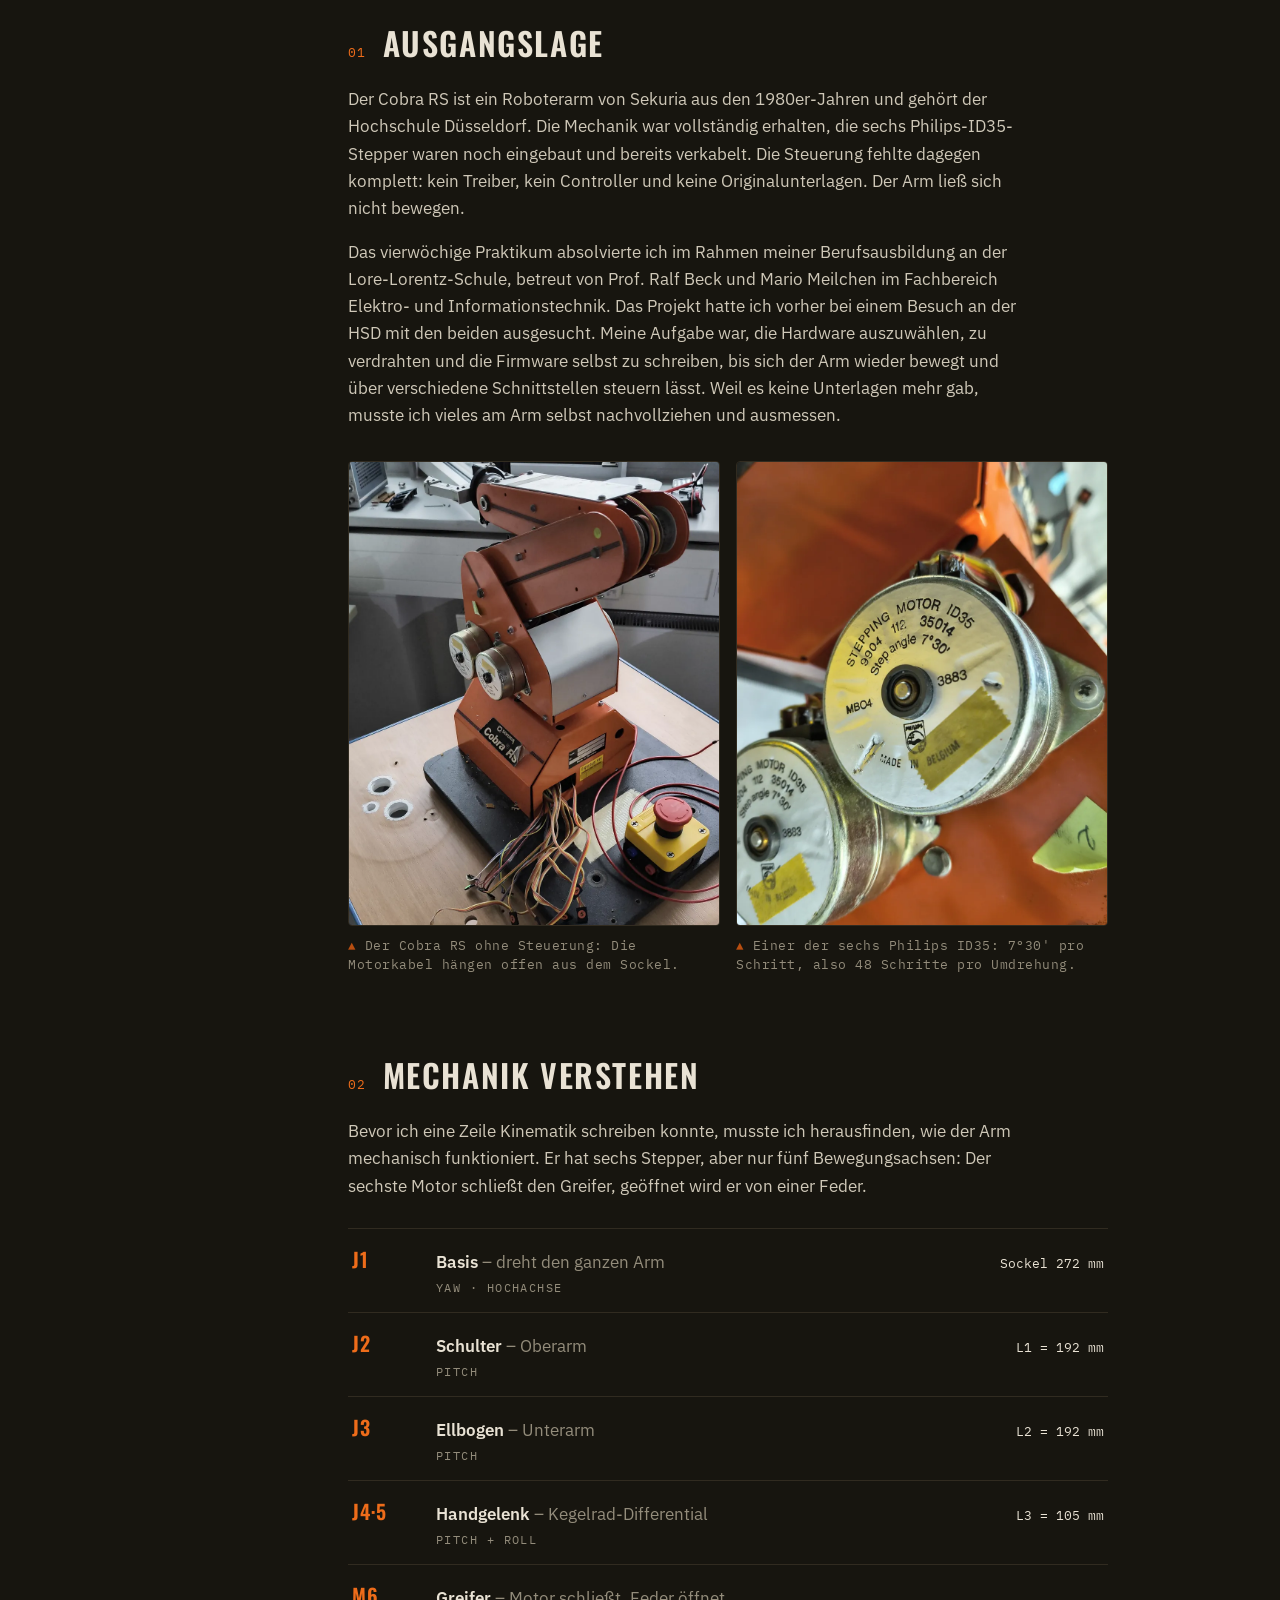
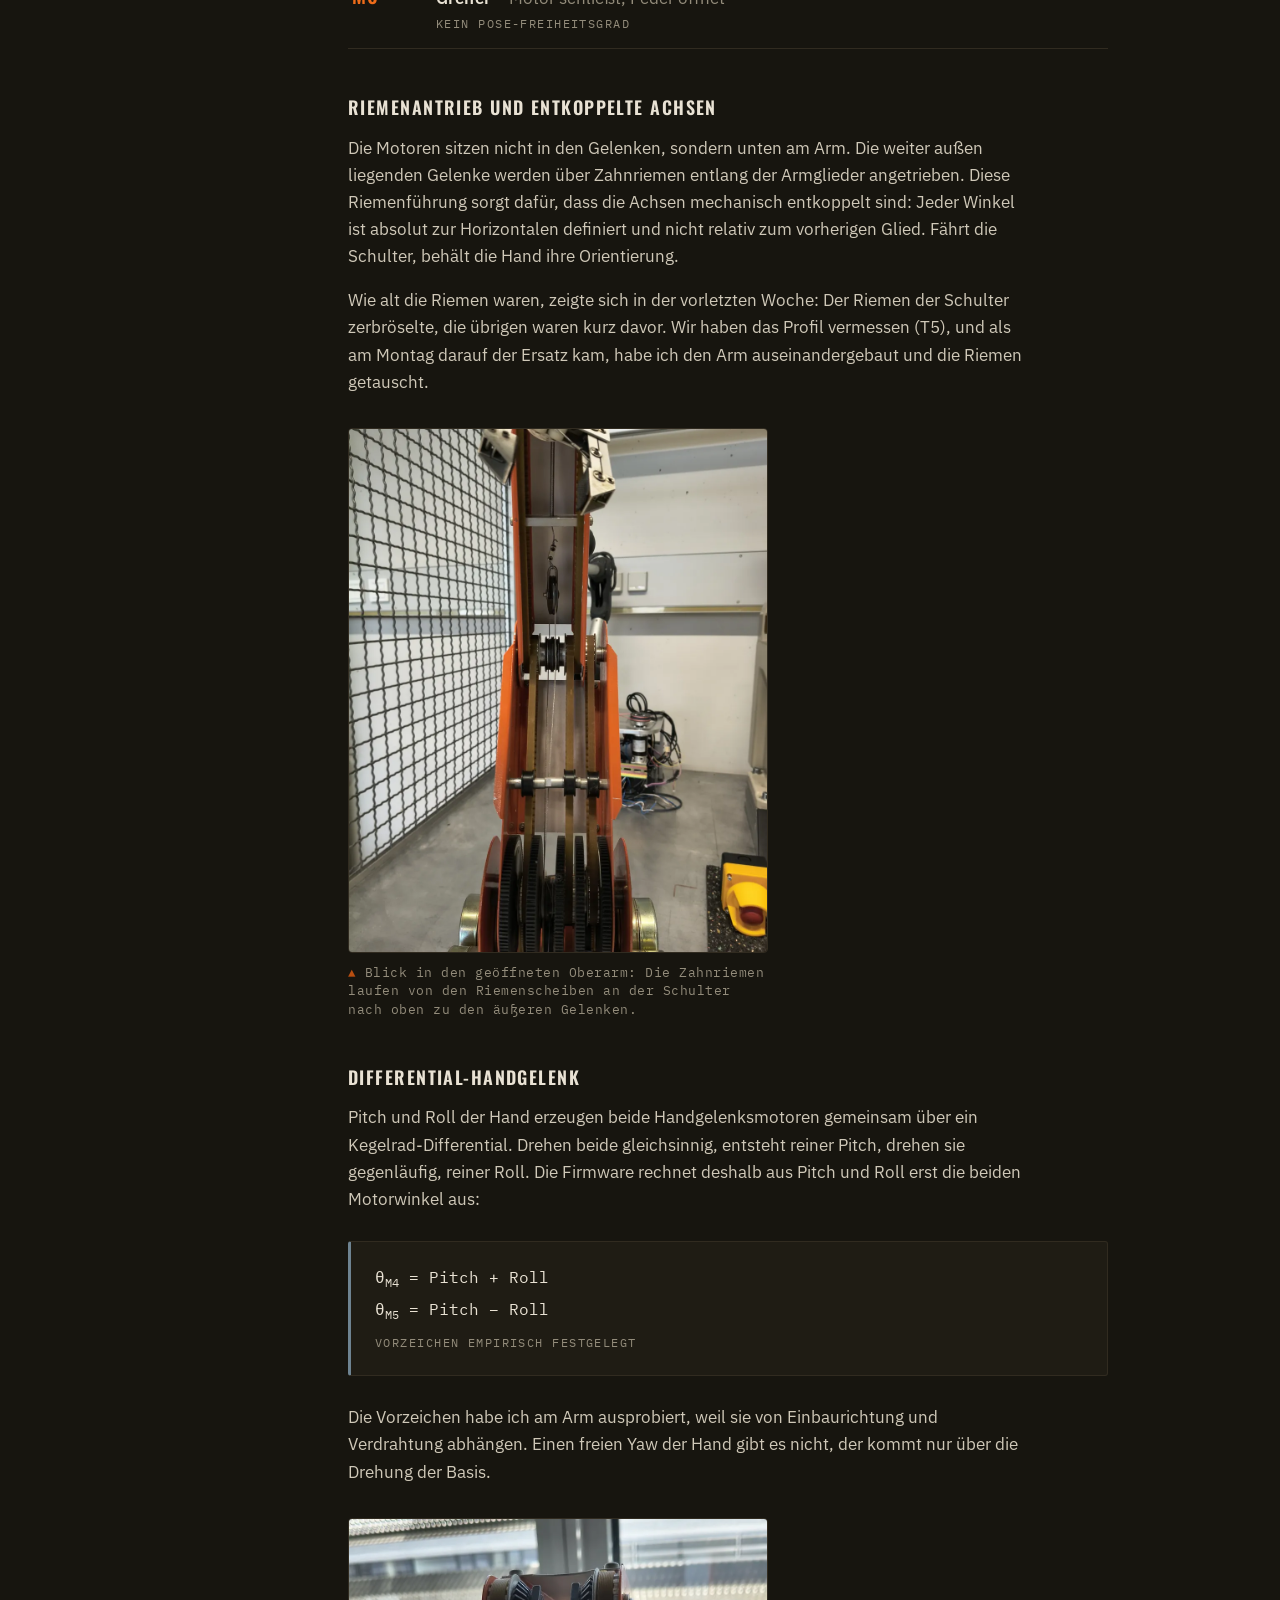
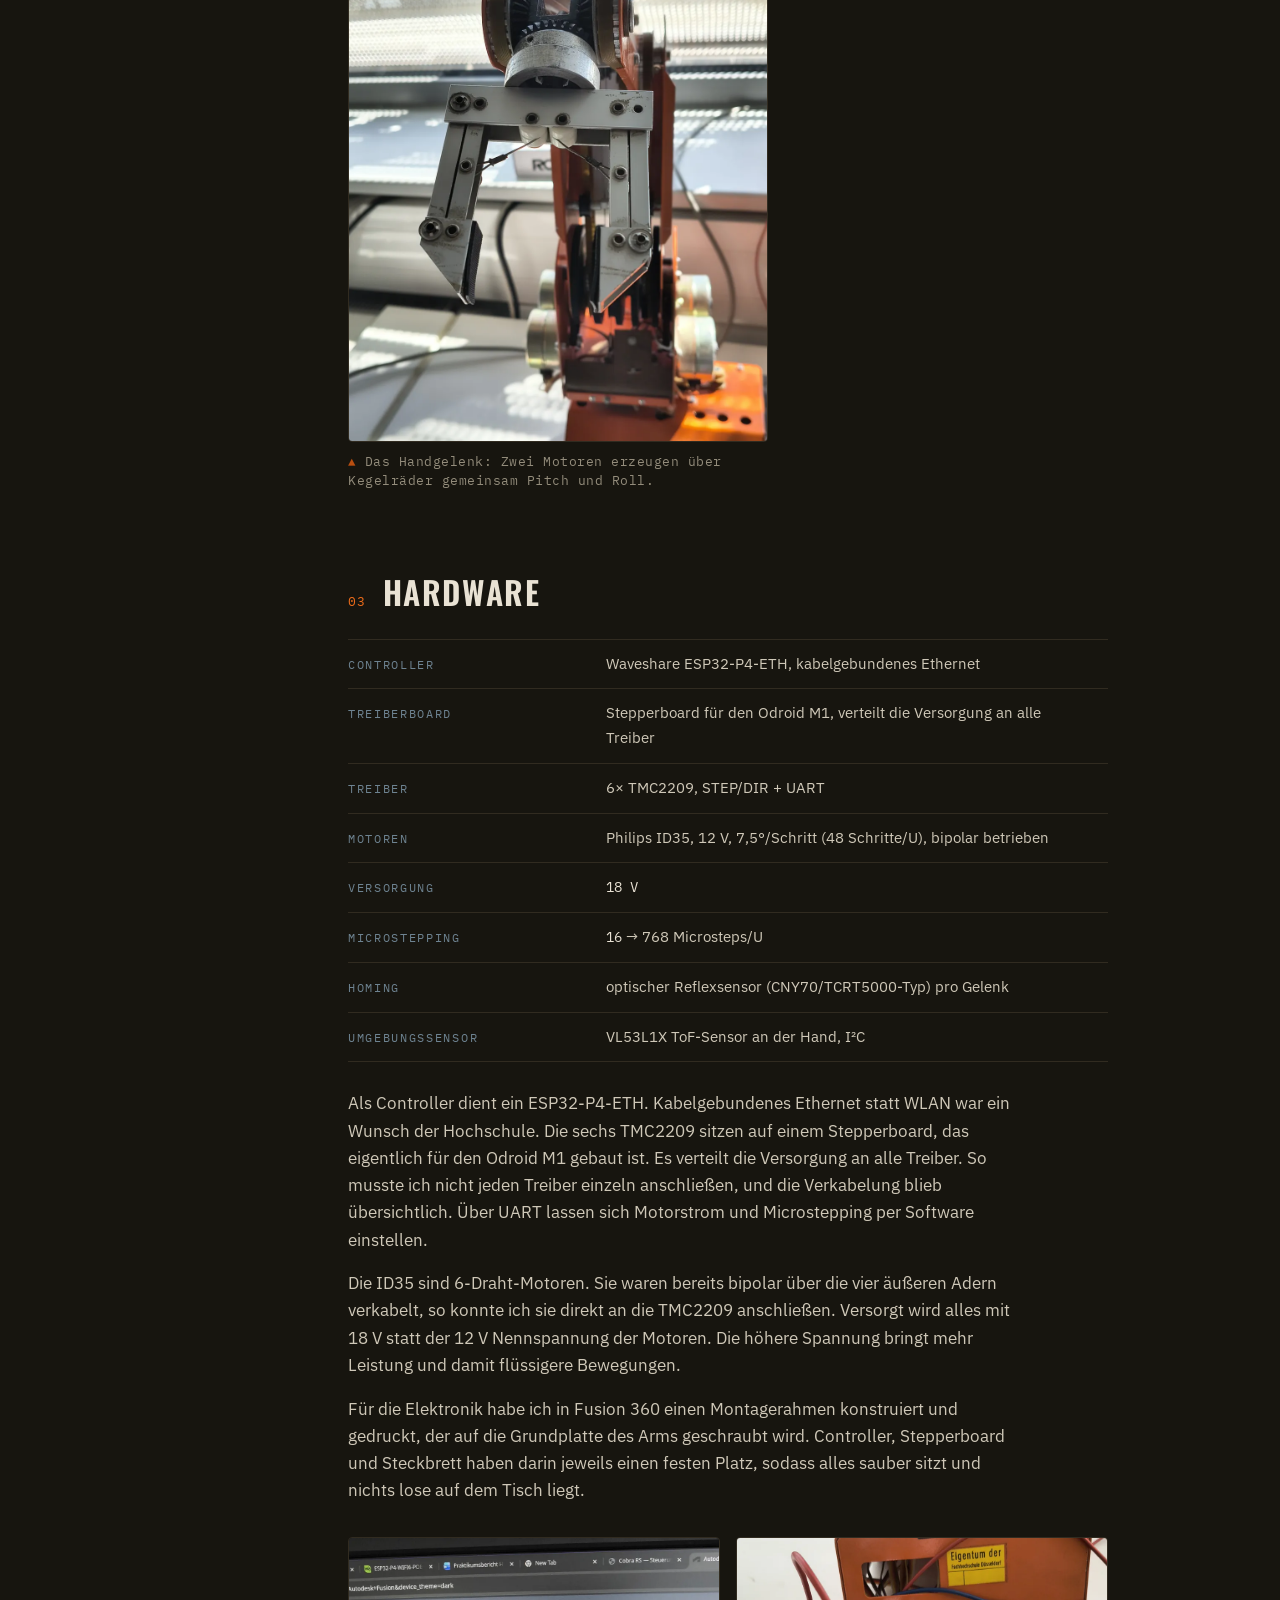
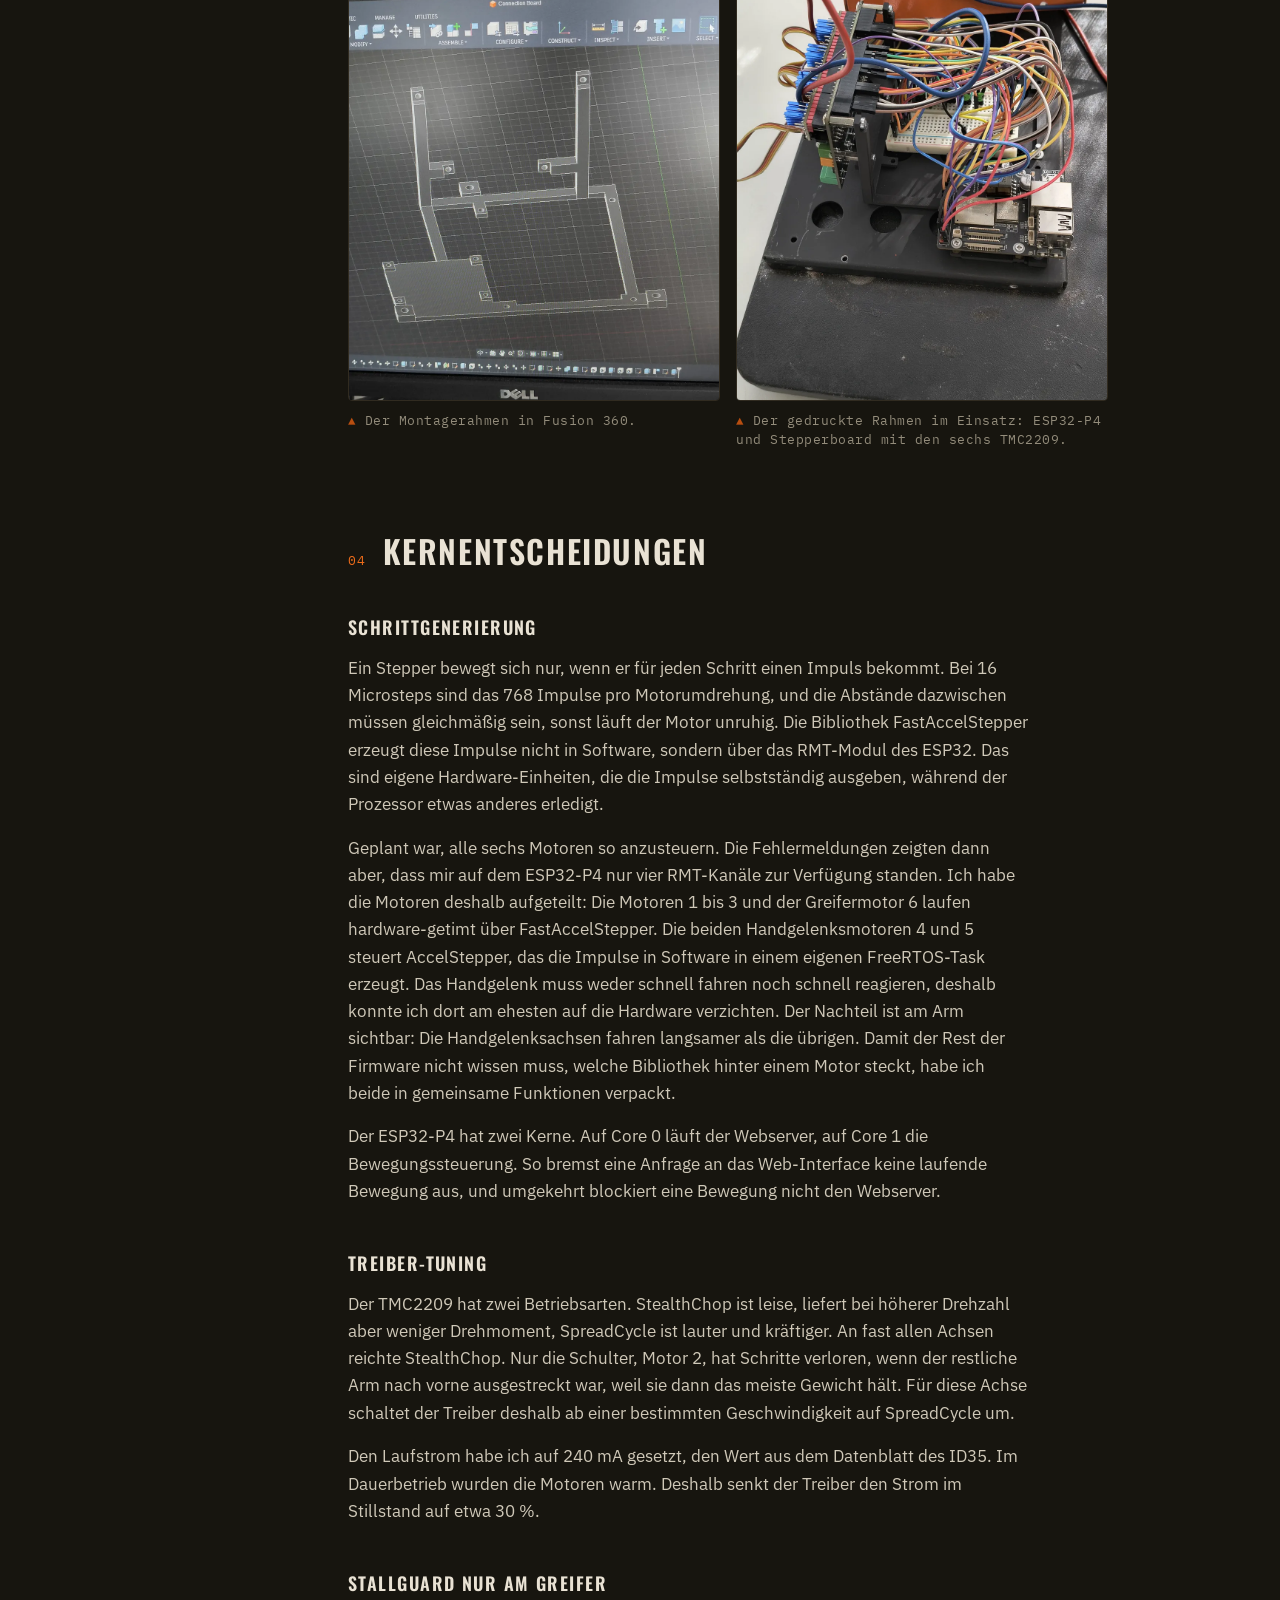
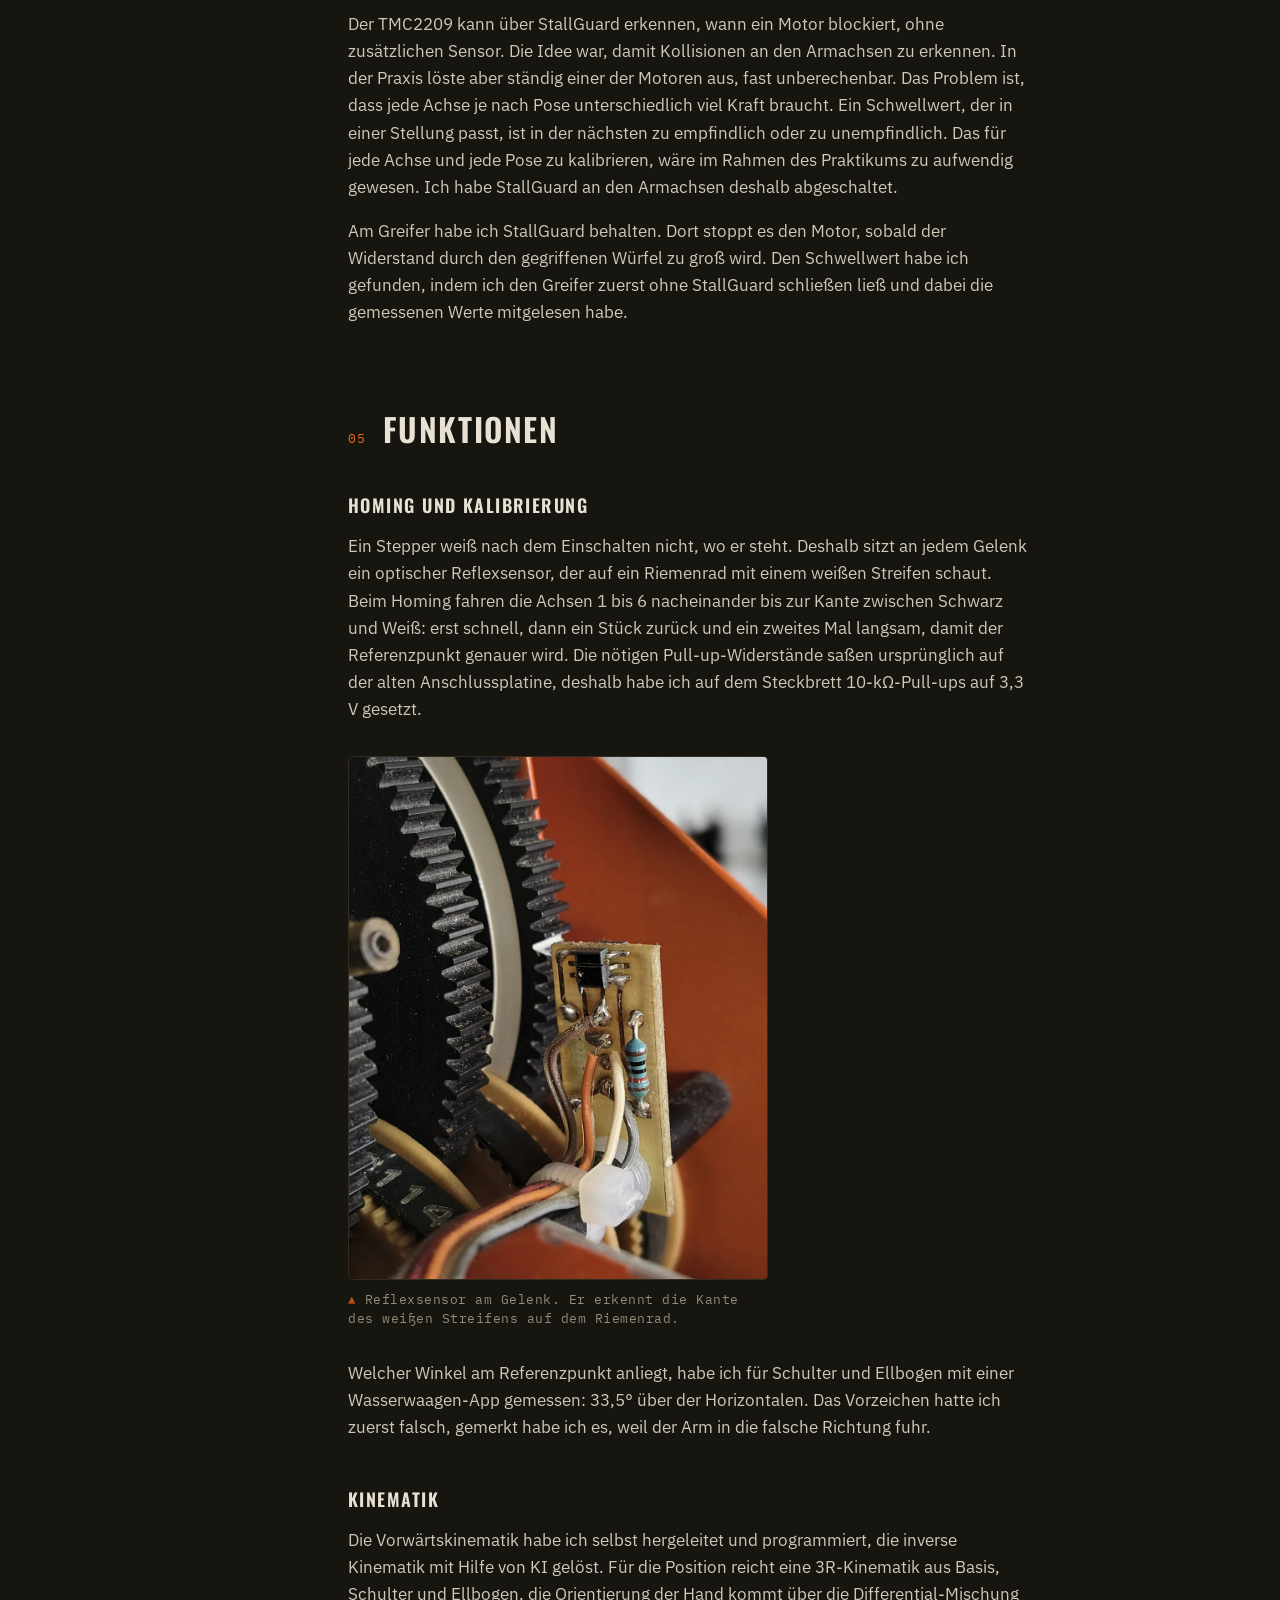
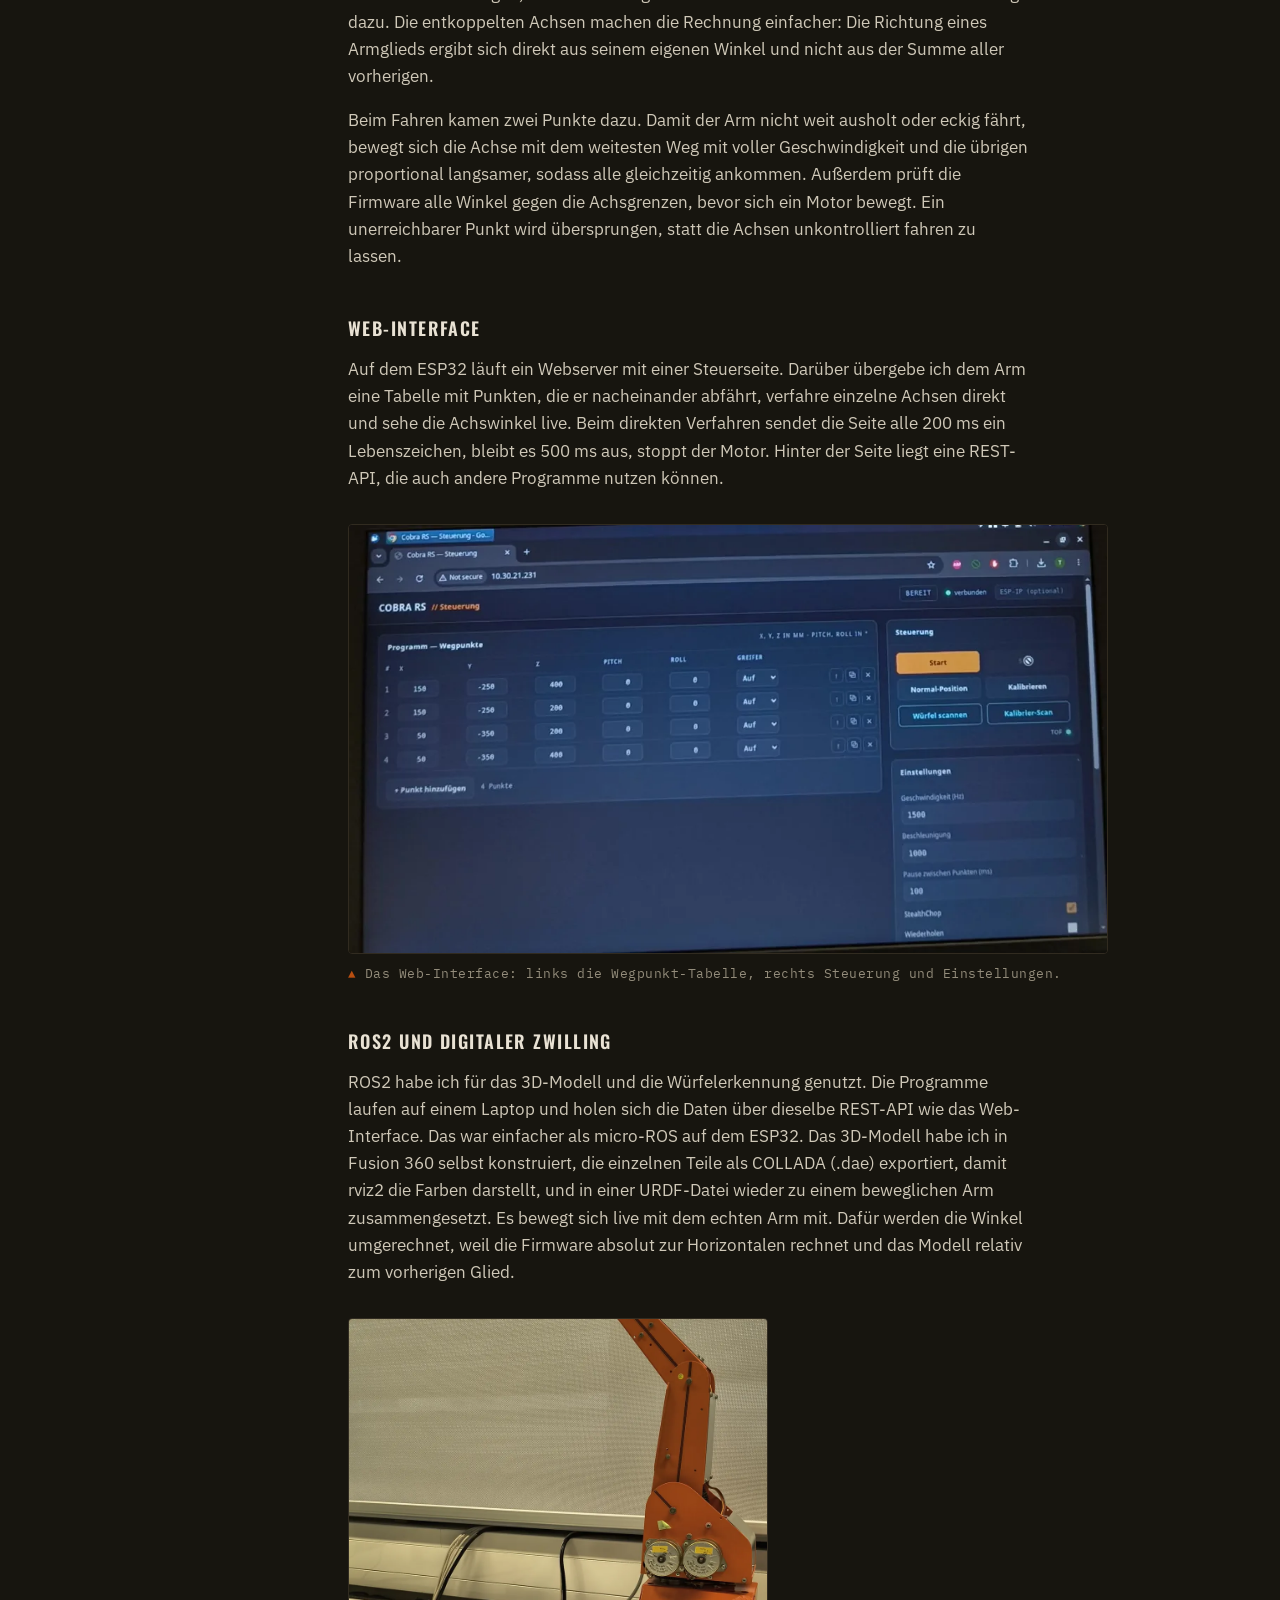
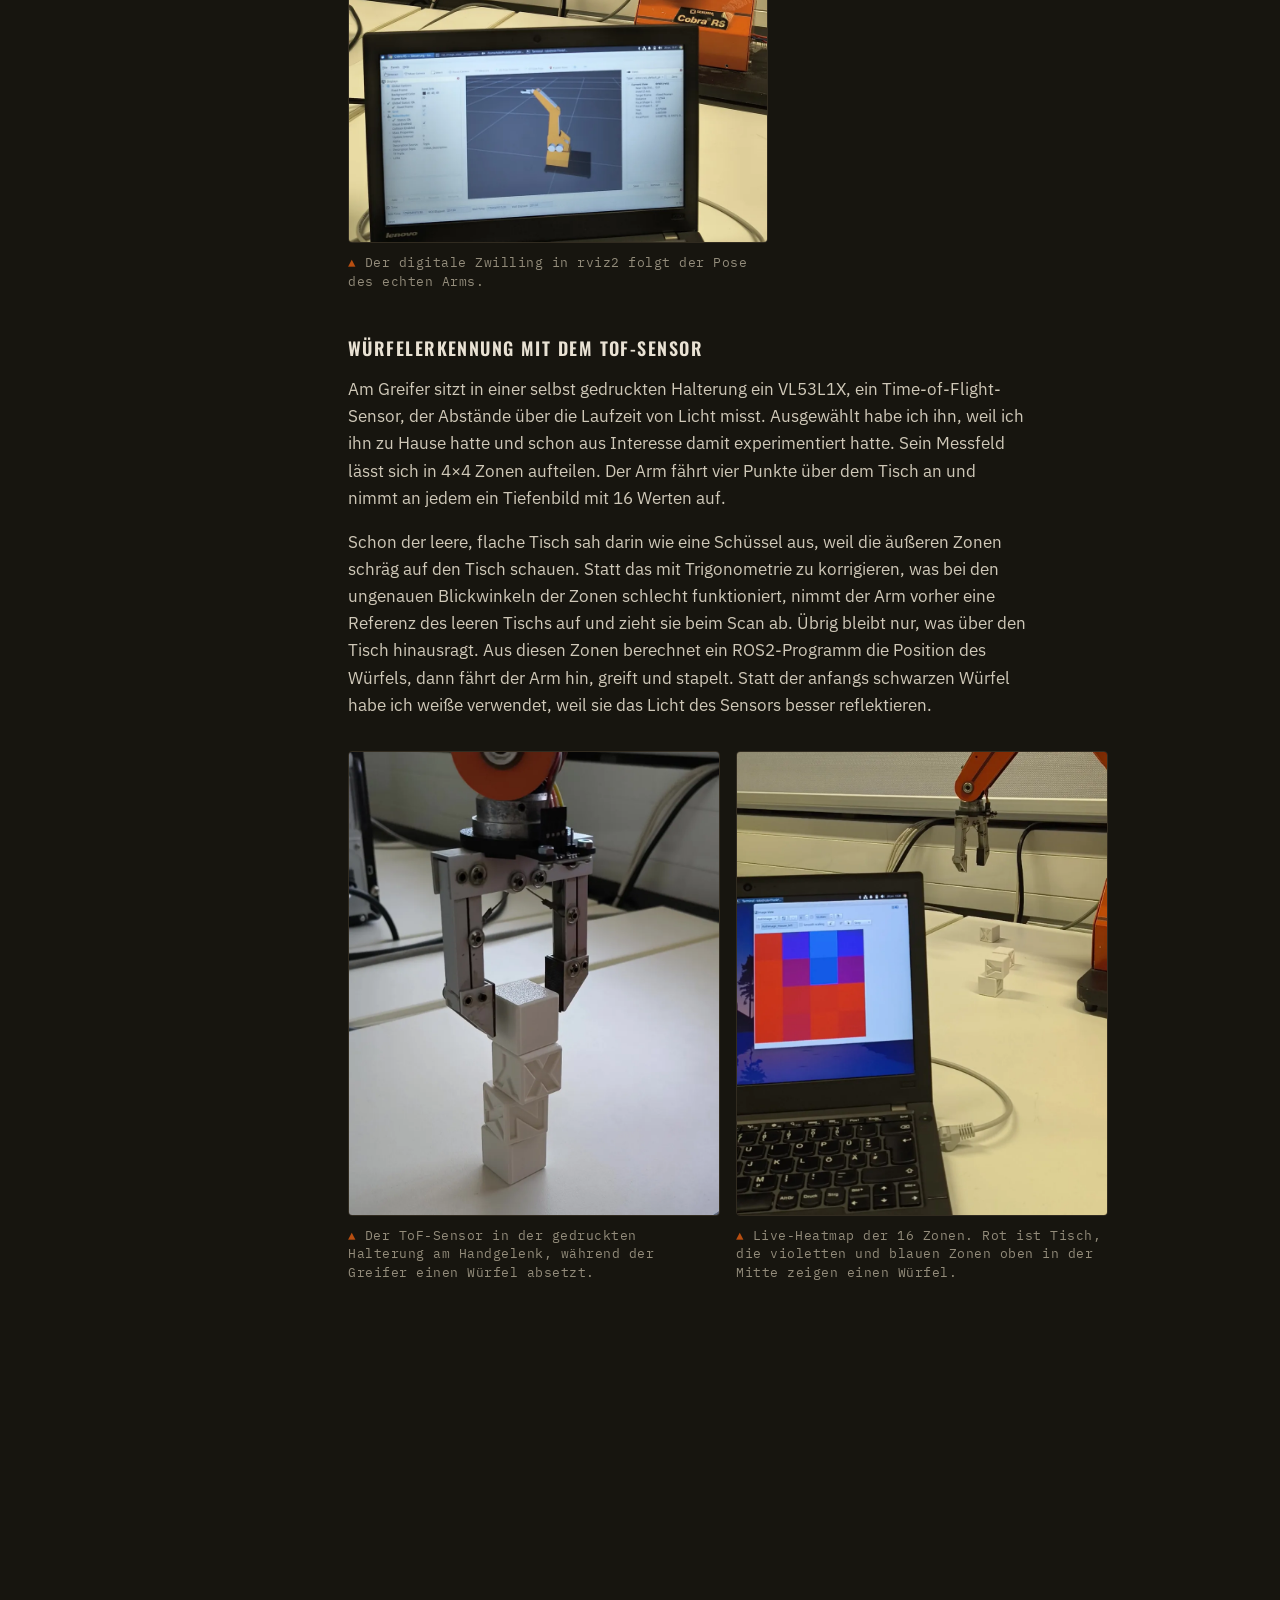
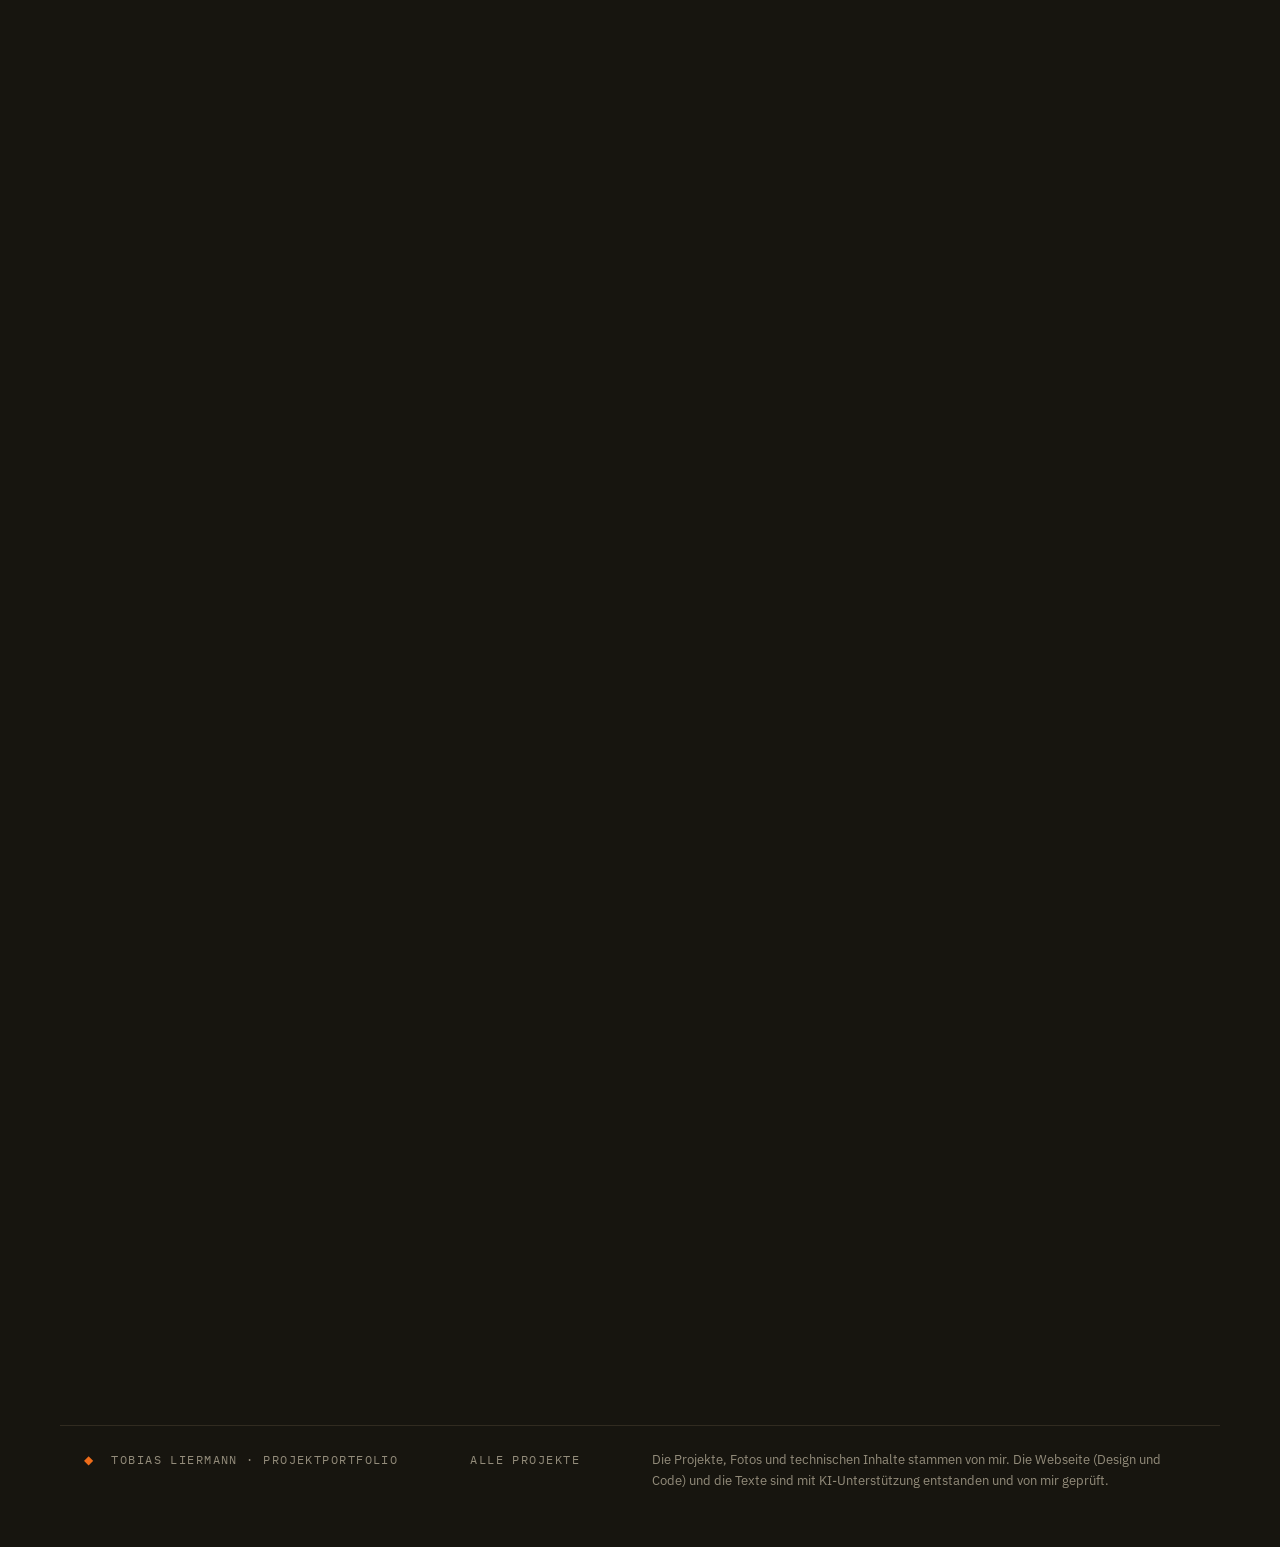
==== commit bcc7d475: "Video unter die Einleitung, Einleitung für Laien ergänzt" ====
--- a/cobra/index.html
+++ b/cobra/index.html
@@ -65,8 +65,19 @@
 <p class="lead">
   Ein Industrie-Roboterarm aus den 1980er-Jahren, dessen Steuerung verloren gegangen war. In einem
   vierwöchigen Praktikum an der Hochschule Düsseldorf habe ich Elektronik und Software komplett neu aufgebaut.
+  Ohne Pläne oder Originalsoftware musste ich herausfinden, wie der Arm aufgebaut ist, die Elektronik
+  auswählen und die Steuerung von Grund auf neu programmieren.
   Am Ende <strong>erkannte der Arm Würfel mit einem ToF-Sensor, griff sie und stapelte sie aufeinander</strong>.
 </p>
+
+<figure class="hoch">
+  <div class="video-embed hoch">
+    <iframe src="https://www.youtube-nocookie.com/embed/pi_iHDU_sMw" title="Cobra Showcase" loading="lazy"
+      allow="accelerometer; encrypted-media; gyroscope; picture-in-picture; fullscreen" allowfullscreen
+      referrerpolicy="strict-origin-when-cross-origin"></iframe>
+  </div>
+  <figcaption>Homing, Web-Interface, digitaler Zwilling, Würfelsuche und Stapeln, teils mit 2× bzw. 3× Geschwindigkeit.</figcaption>
+</figure>
 
 <section>
   <h2 id="ausgangslage">Ausgangslage</h2>
@@ -392,14 +403,6 @@
     <img src="bilder/wuerfelturm.webp" alt="Der Cobra RS neben einem Turm aus drei weißen Würfeln, ein vierter Würfel liegt dahinter" loading="lazy">
     <figcaption>Drei gestapelte Würfel, der vierte liegt noch bereit.</figcaption>
   </figure>
-  <figure class="hoch">
-    <div class="video-embed hoch">
-      <iframe src="https://www.youtube-nocookie.com/embed/pi_iHDU_sMw" title="Cobra Showcase" loading="lazy"
-        allow="accelerometer; encrypted-media; gyroscope; picture-in-picture; fullscreen" allowfullscreen
-        referrerpolicy="strict-origin-when-cross-origin"></iframe>
-    </div>
-    <figcaption>Homing, Web-Interface, digitaler Zwilling, Würfelsuche und Stapeln, teils mit 2× bzw. 3× Geschwindigkeit.</figcaption>
-  </figure>
 </section>
 
 <section>
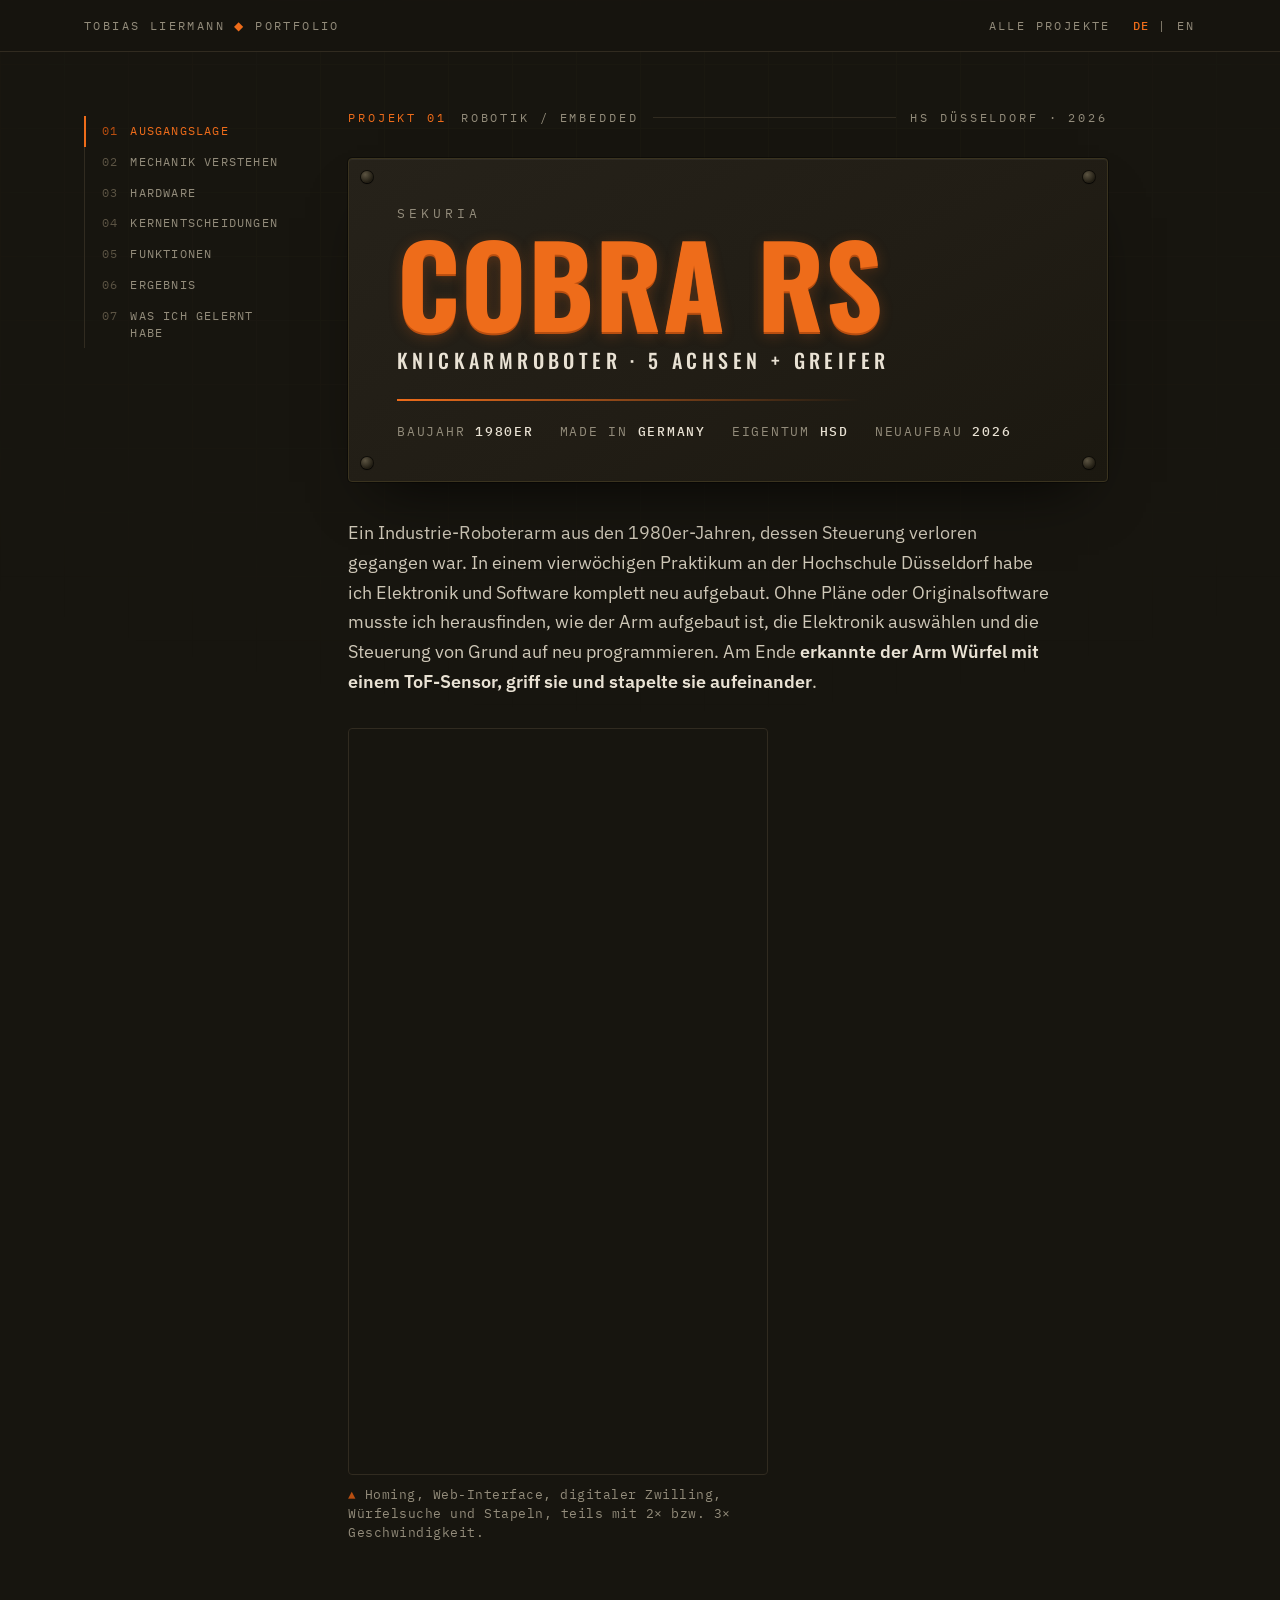
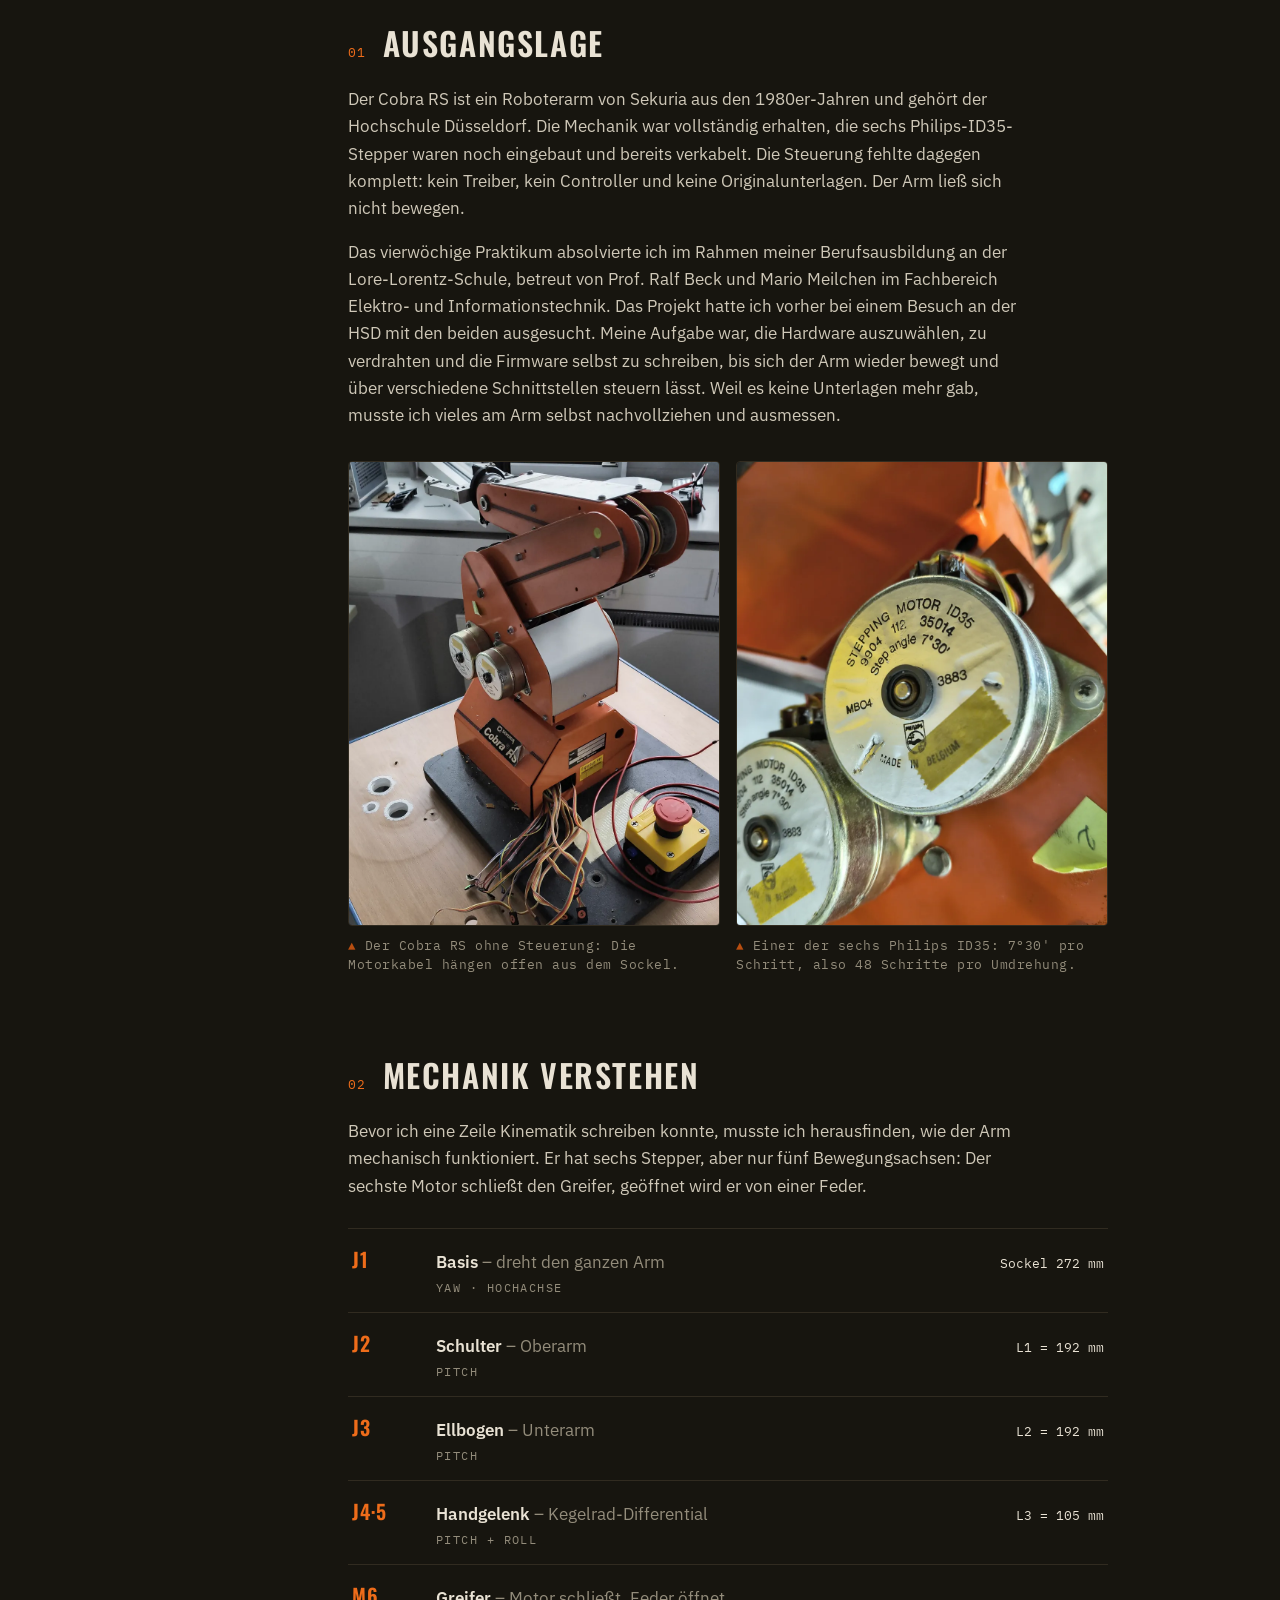
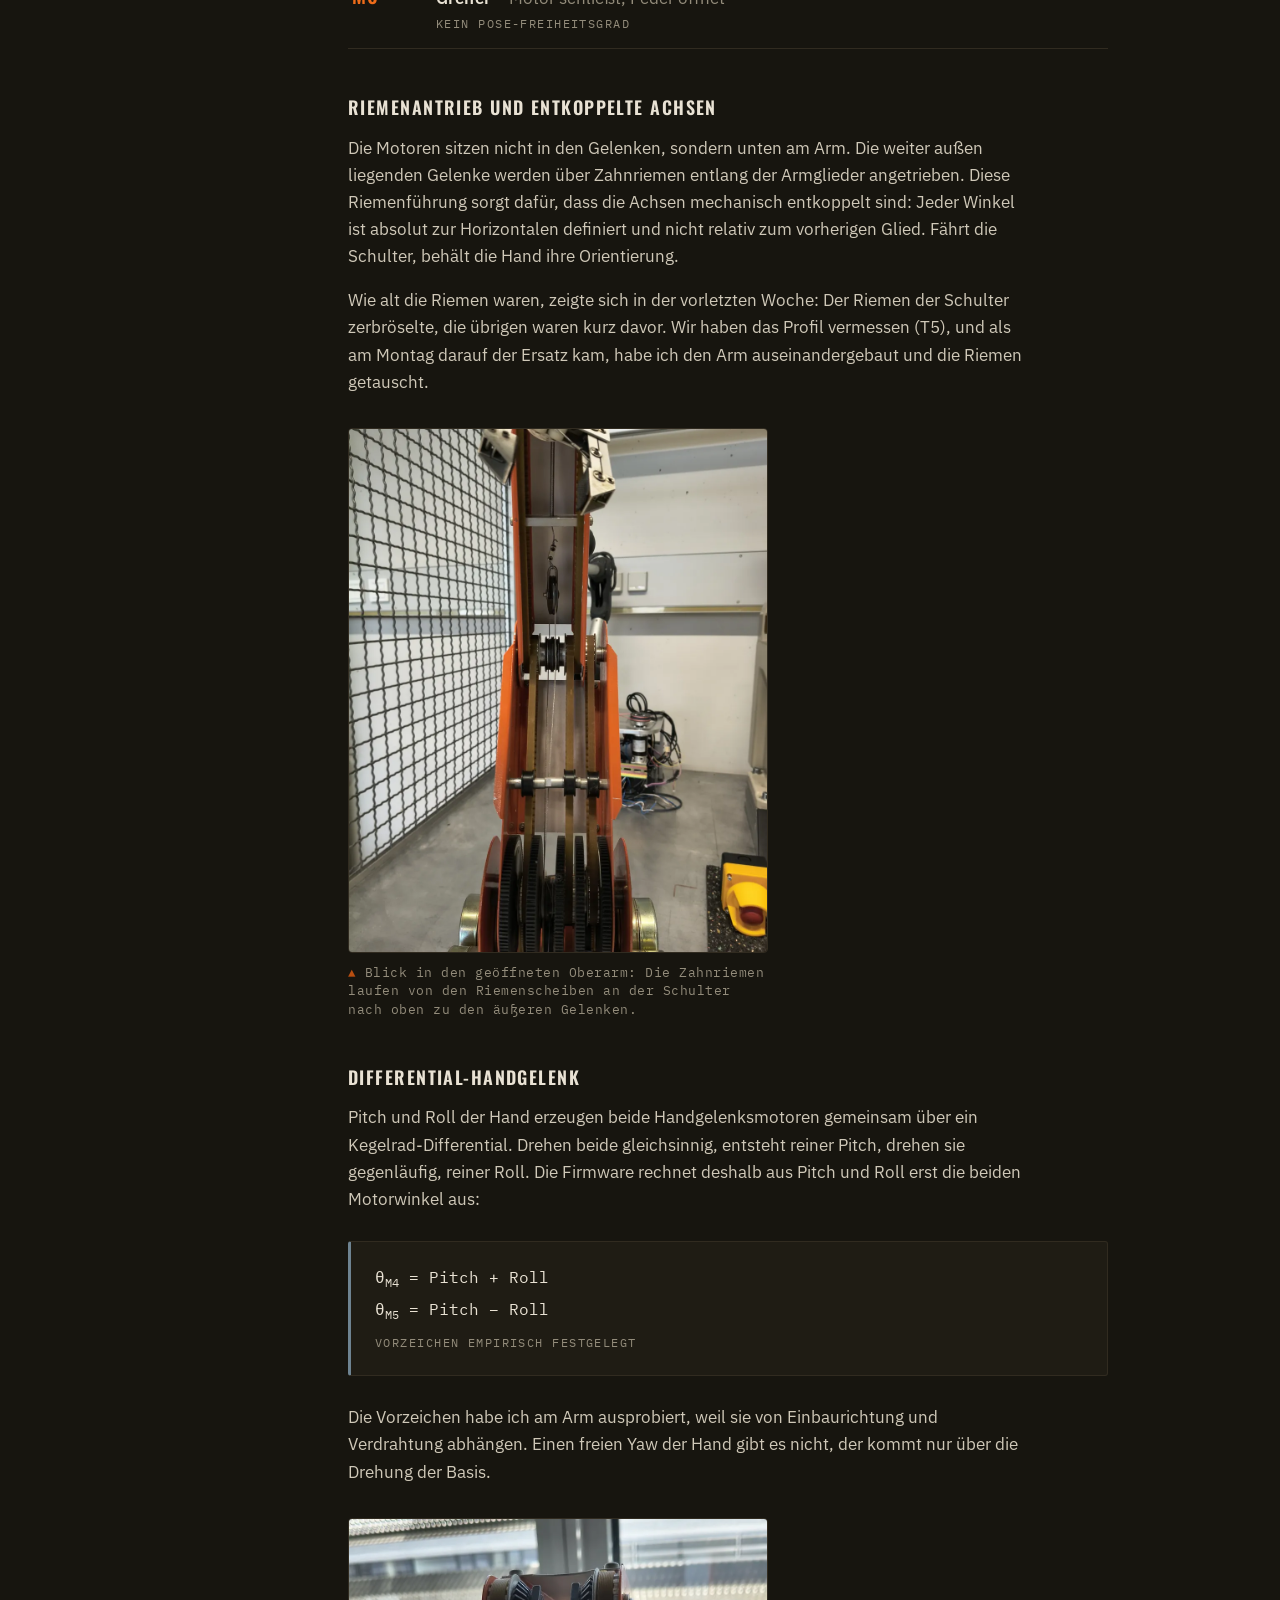
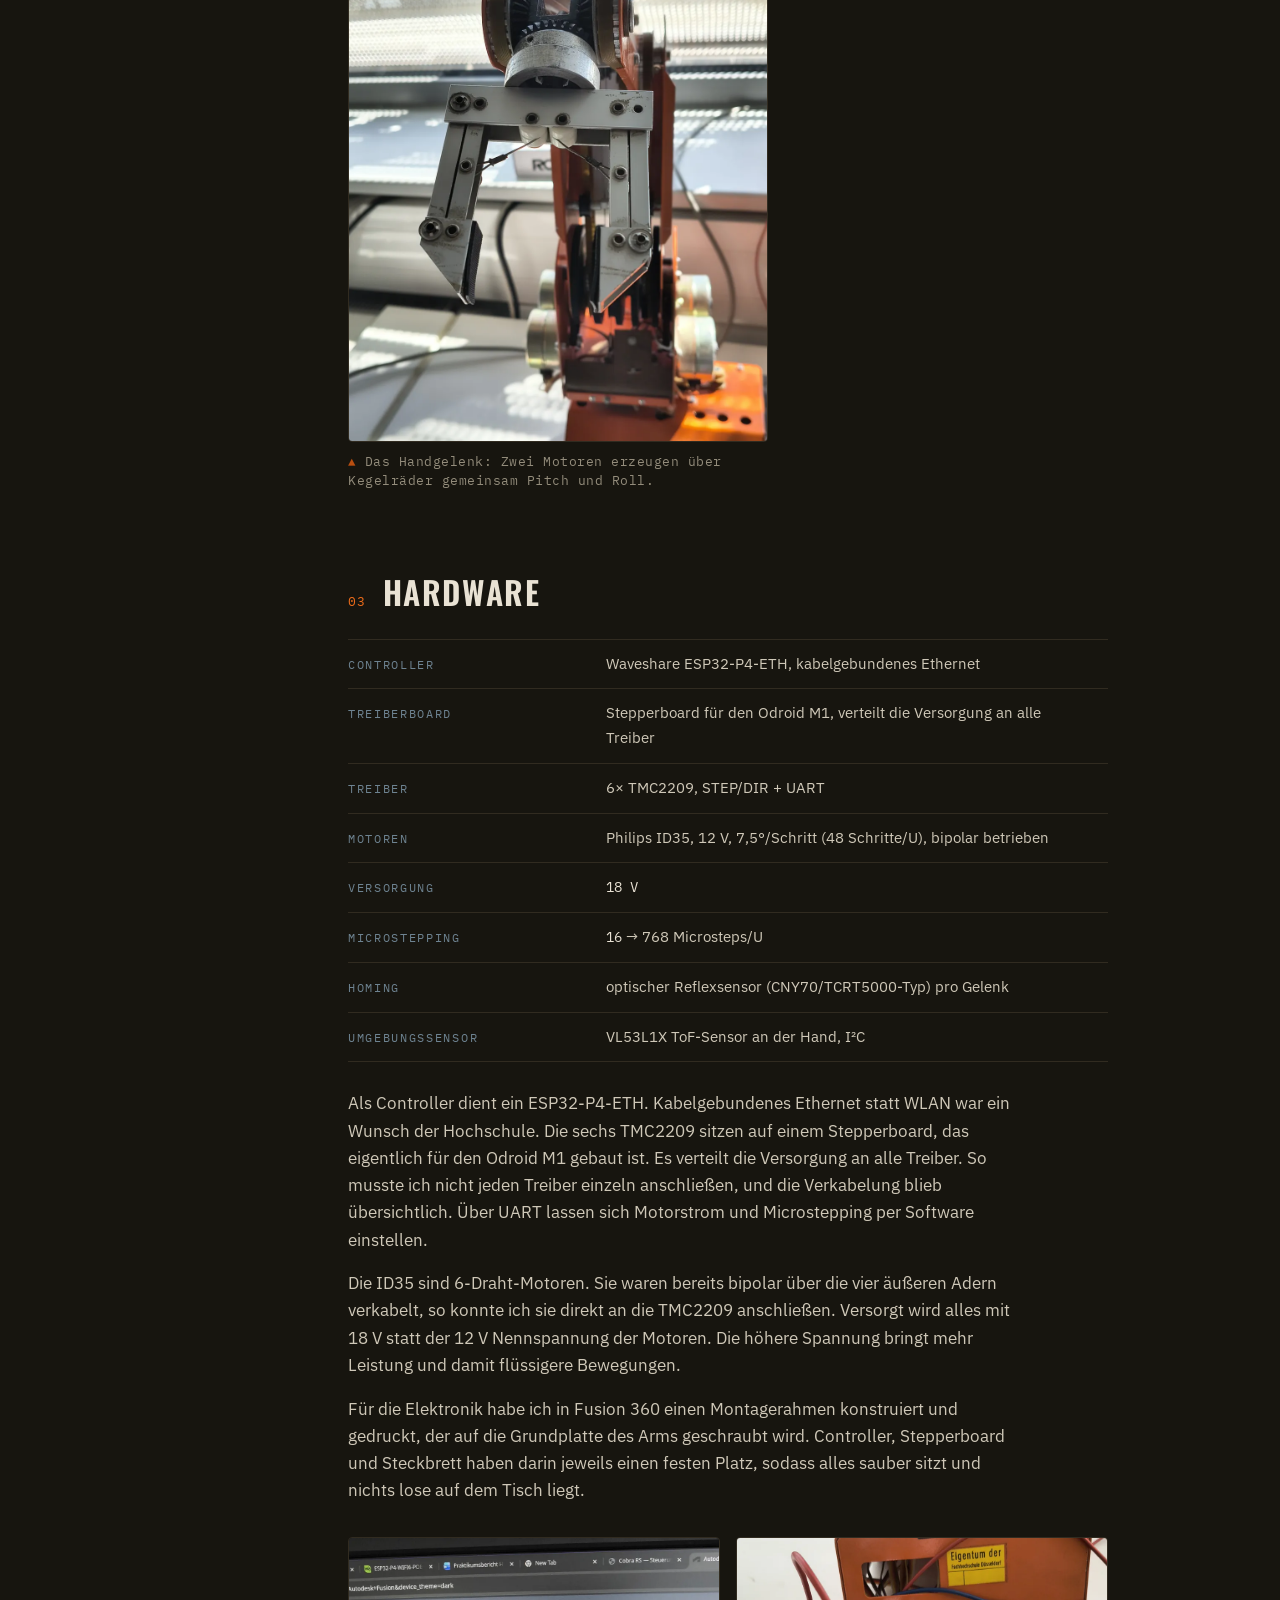
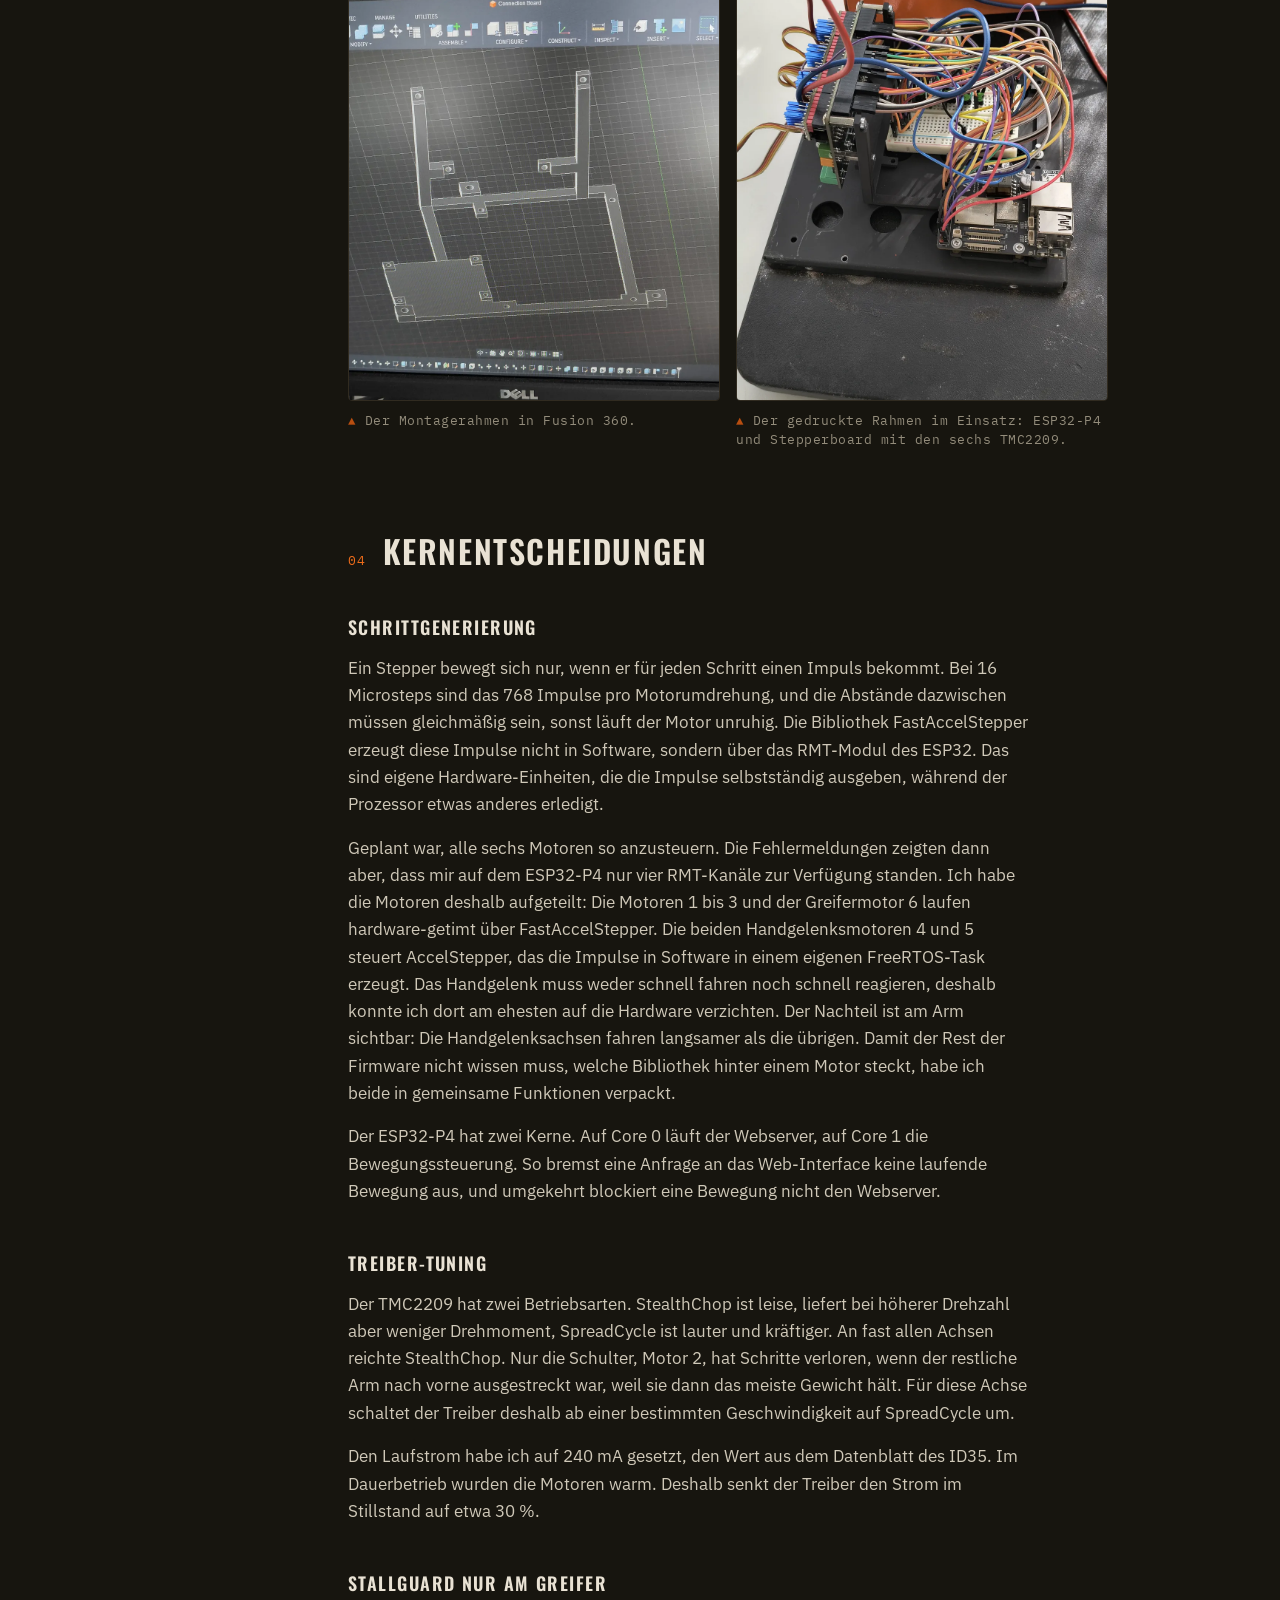
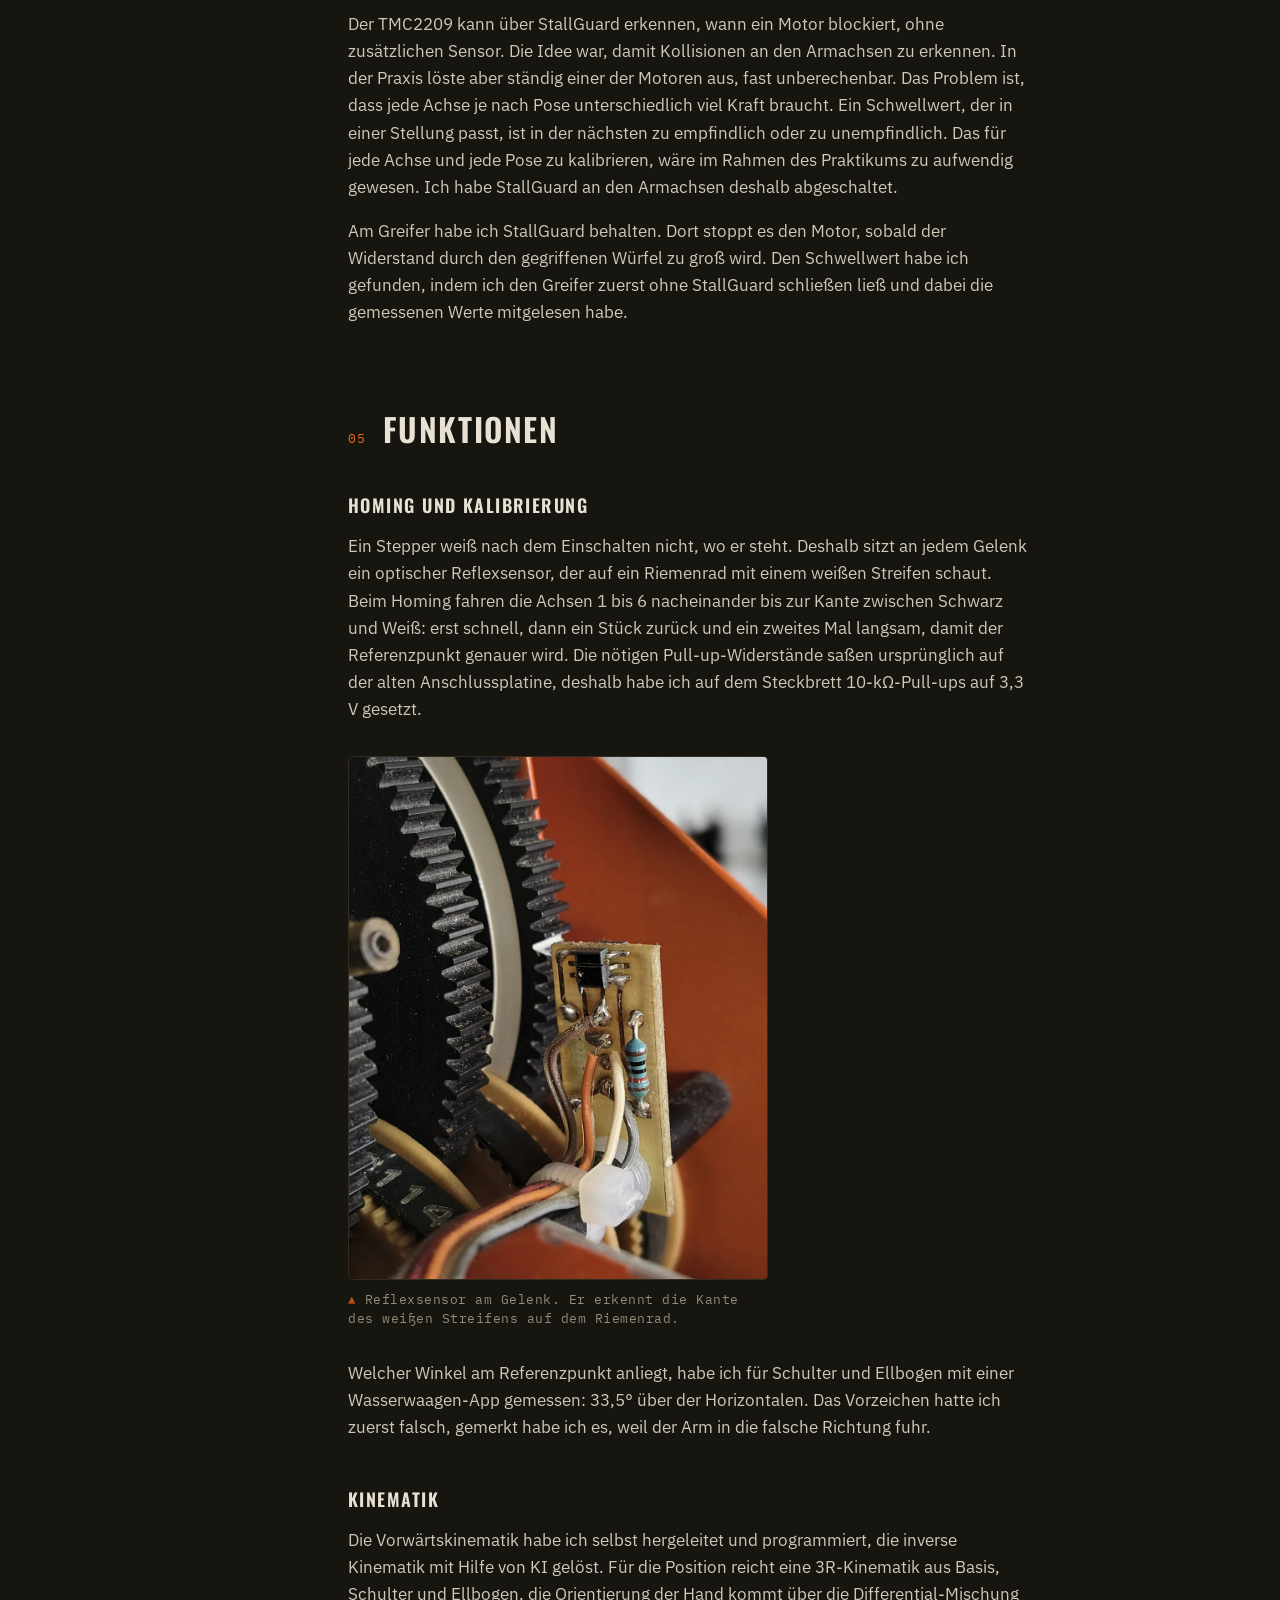
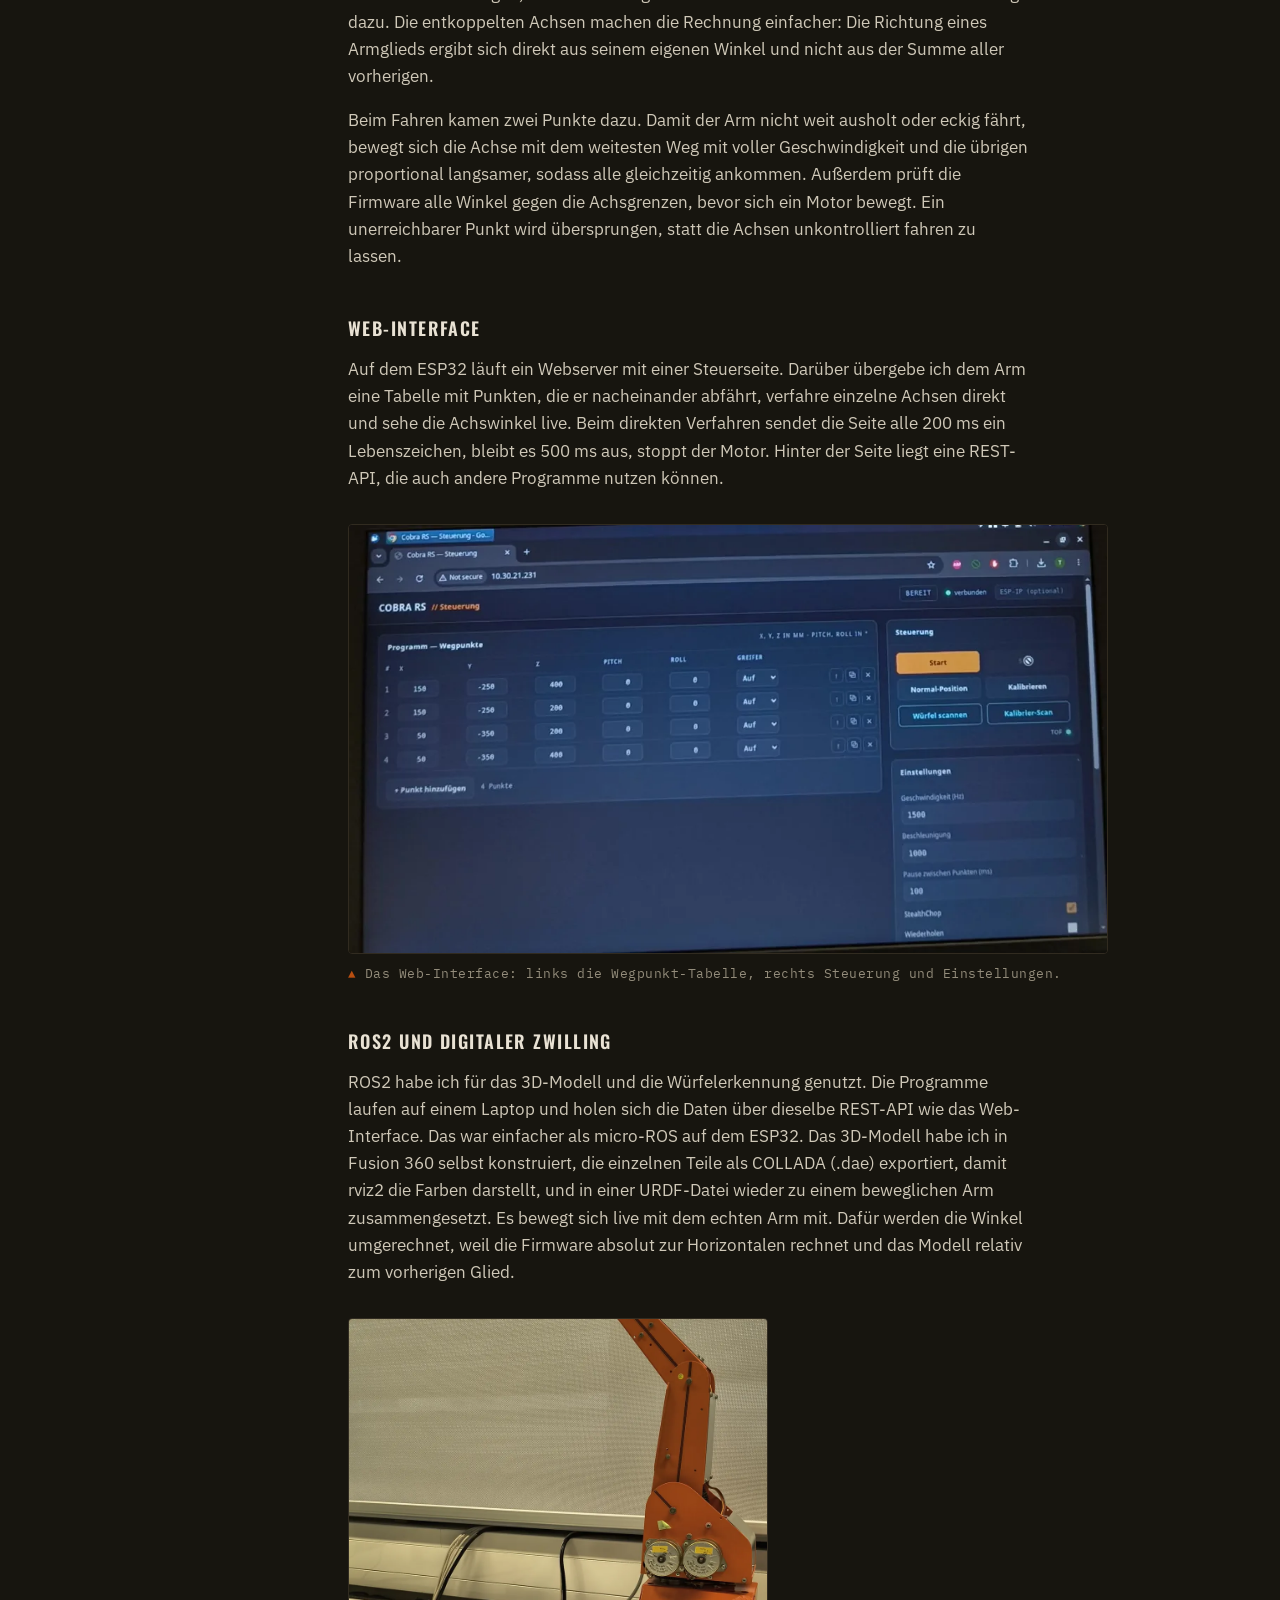
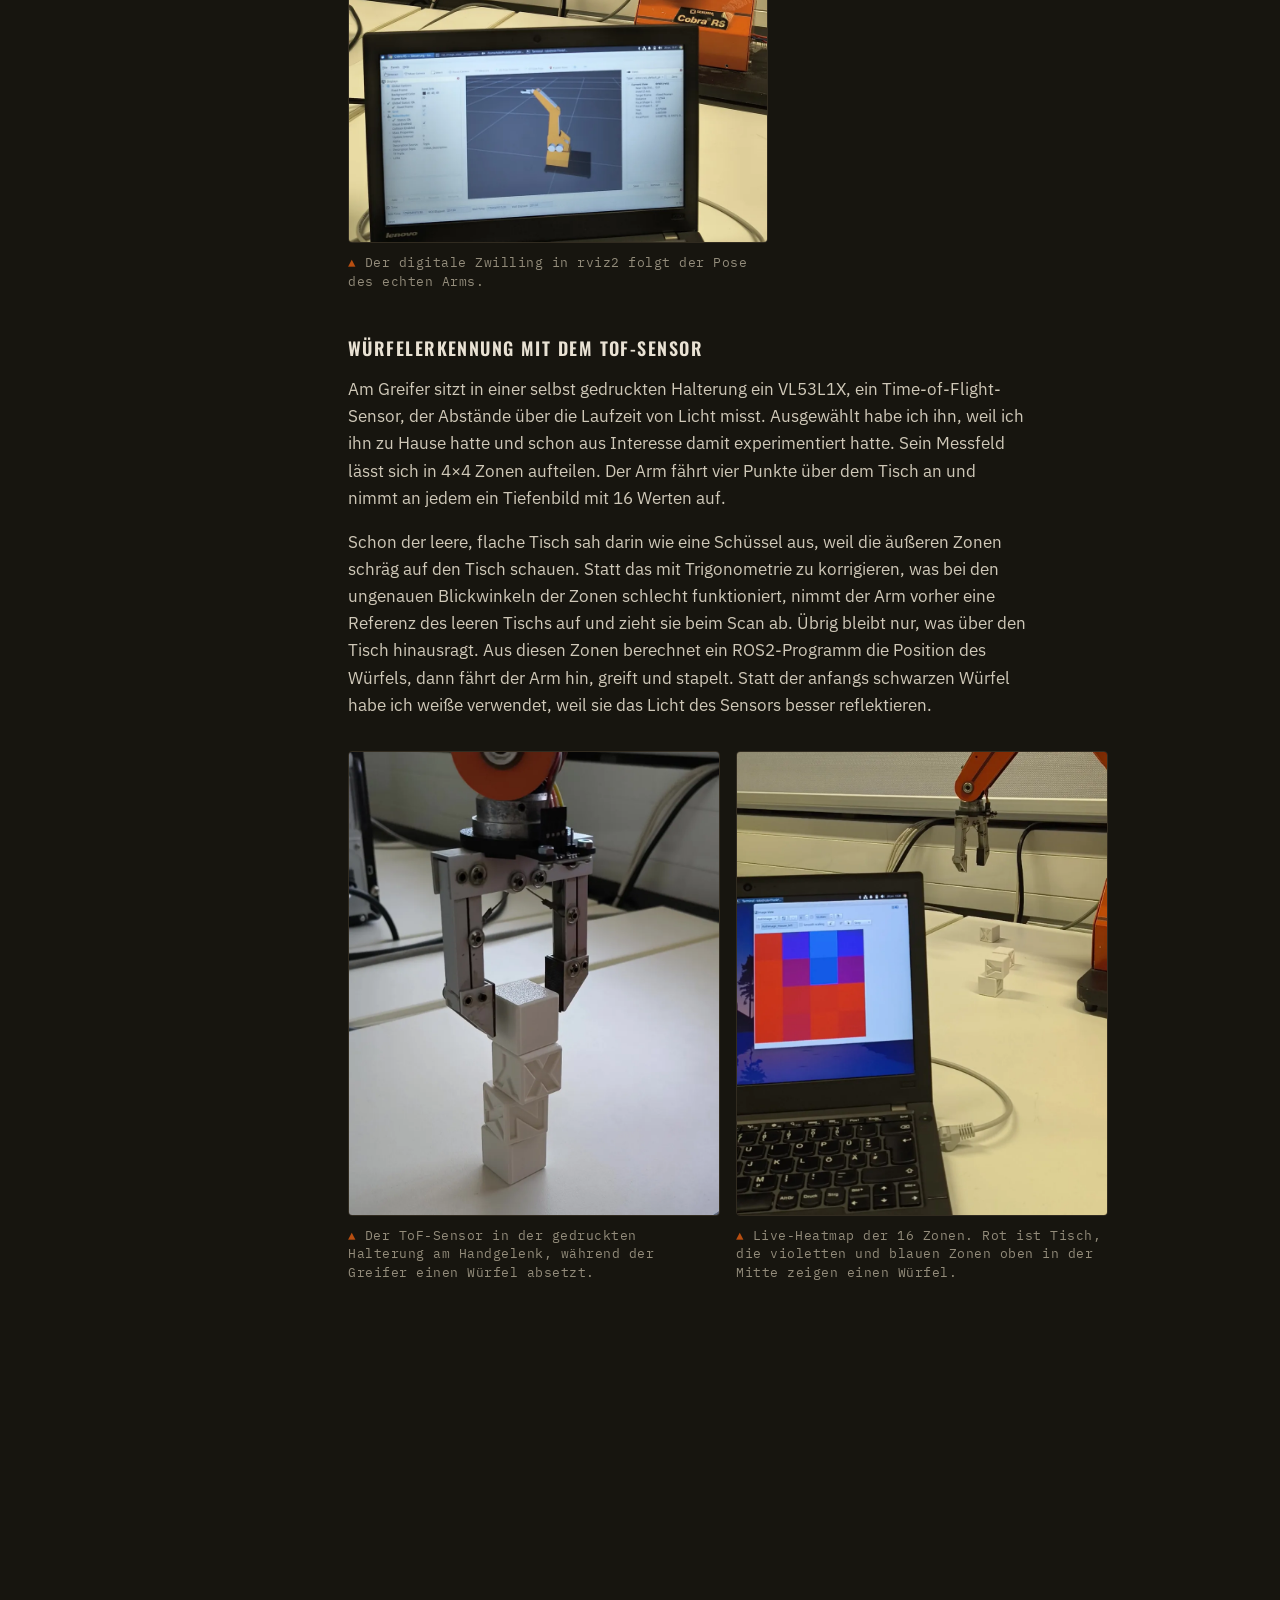
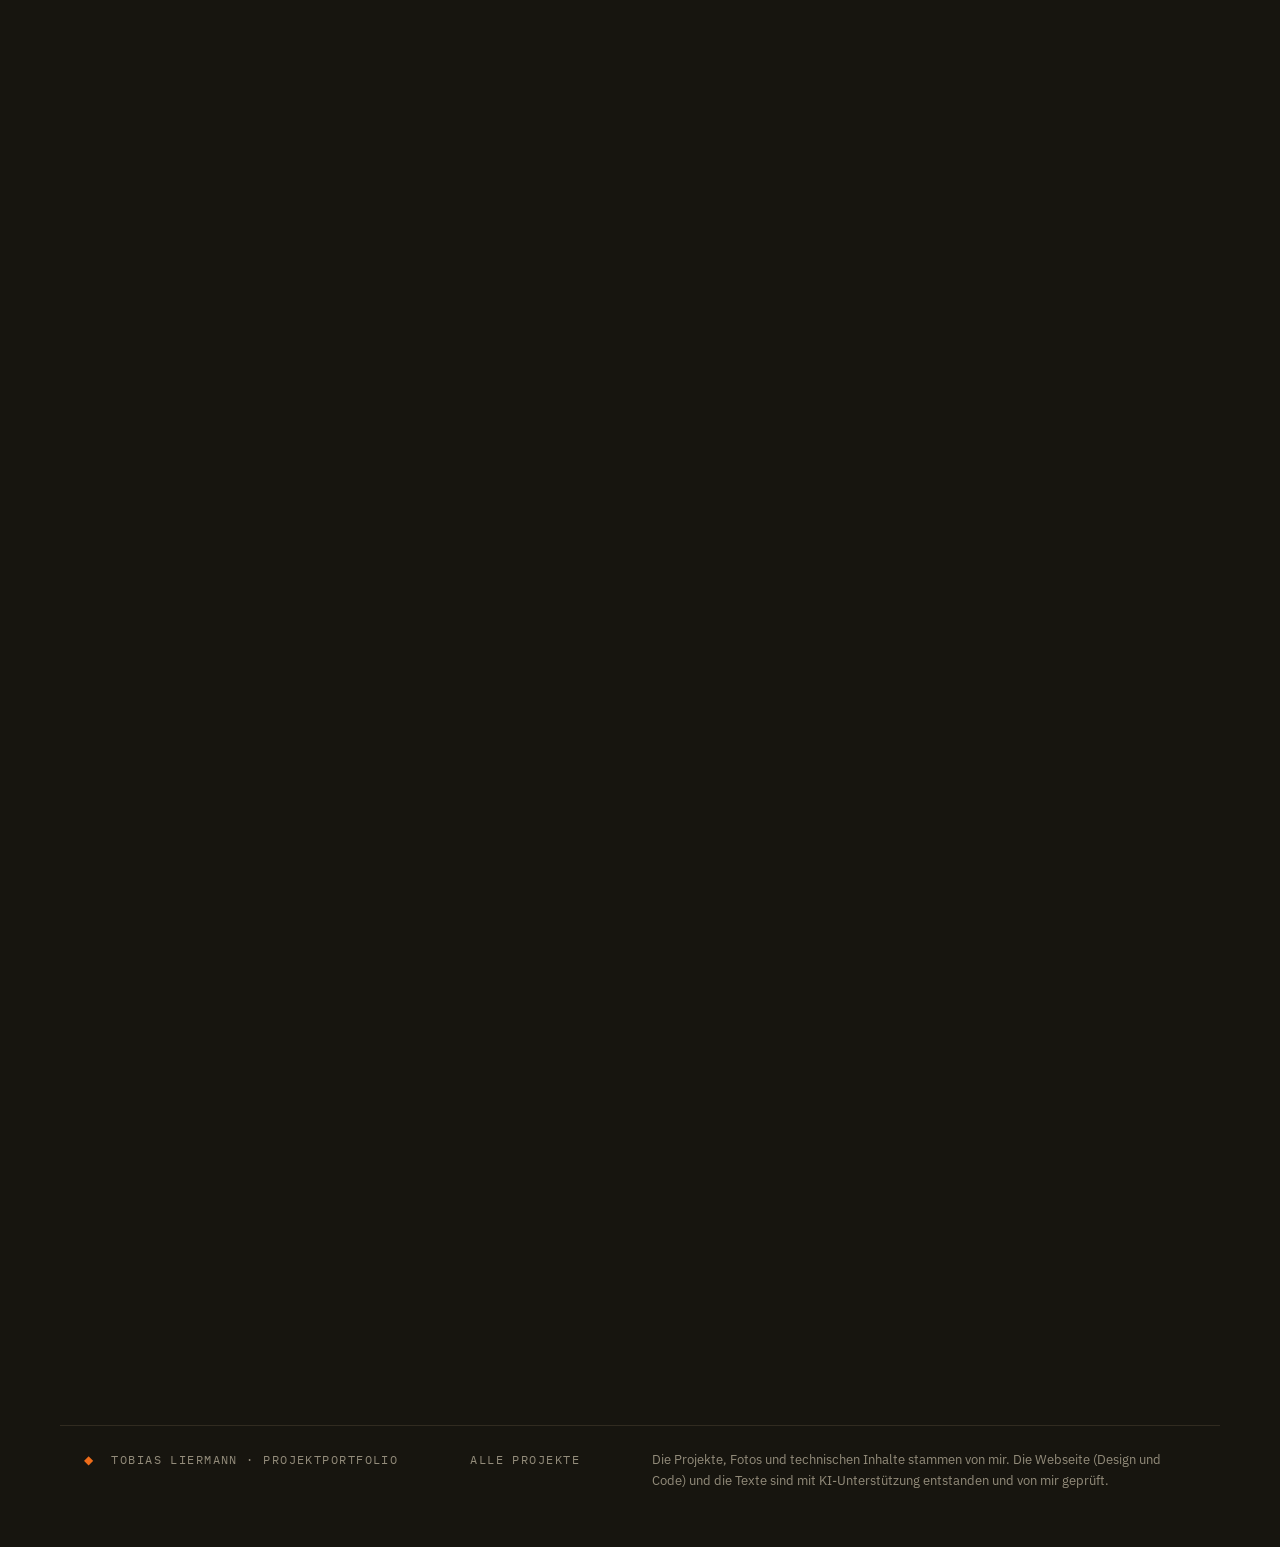
==== commit 793e617f: "Englische Version unter /en/, Sprachumschalter DE | EN" ====
--- a/cobra/index.html
+++ b/cobra/index.html
@@ -13,6 +13,8 @@
 <meta property="og:image:width" content="1200">
 <meta property="og:image:height" content="630">
 <meta property="og:locale" content="de_DE">
+<link rel="alternate" hreflang="de" href="https://tobiasliermann.github.io/Portfolio/cobra/">
+<link rel="alternate" hreflang="en" href="https://tobiasliermann.github.io/Portfolio/en/cobra/">
 <meta name="twitter:card" content="summary_large_image">
 <link rel="icon" href="../assets/favicon.svg" type="image/svg+xml">
 <link rel="apple-touch-icon" href="../assets/apple-touch-icon.png">
@@ -28,7 +30,10 @@
 <header class="topbar">
   <div class="topbar-in">
     <a class="brand" href="../">Tobias Liermann <span>◆</span> Portfolio</a>
-    <a class="back" href="../#projekte">Alle Projekte</a>
+    <nav class="topbar-rechts">
+      <a class="back" href="../#projekte">Alle Projekte</a>
+      <span class="sprache"><b aria-current="true">DE</b> <span aria-hidden="true">|</span> <a href="../en/cobra/" hreflang="en" lang="en">EN</a></span>
+    </nav>
   </div>
 </header>
 
@@ -442,10 +447,7 @@
   <div class="site-footer-in">
     <span><span class="dot">◆</span>&nbsp; Tobias Liermann · Projektportfolio</span>
     <a href="../#projekte">Alle Projekte</a>
-    <p class="ki-hinweis">
-      Die Projekte, Fotos und technischen Inhalte stammen von mir. Die Webseite (Design und Code) und
-      die Texte sind mit KI-Unterstützung entstanden und von mir geprüft.
-    </p>
+    <p class="ki-hinweis">Die Projekte, Fotos und technischen Inhalte stammen von mir. Die Webseite (Design und Code) und die Texte sind mit KI-Unterstützung entstanden und von mir geprüft.</p>
   </div>
 </footer>
 
--- a/style.css
+++ b/style.css
@@ -64,6 +64,10 @@
 .topbar a:hover{color:var(--ink)}
 .brand span{color:var(--orange)}
 .layout-hub .back{display:none}
+.topbar-rechts{display:flex;align-items:center;gap:22px}
+.sprache{font-family:var(--mono);font-size:12px;letter-spacing:.12em;color:var(--ink-dim)}
+.sprache b{color:var(--orange);font-weight:500}
+.sprache a{padding:4px 2px}
 
 /* ---------- Grundlayout ---------- */
 .shell{
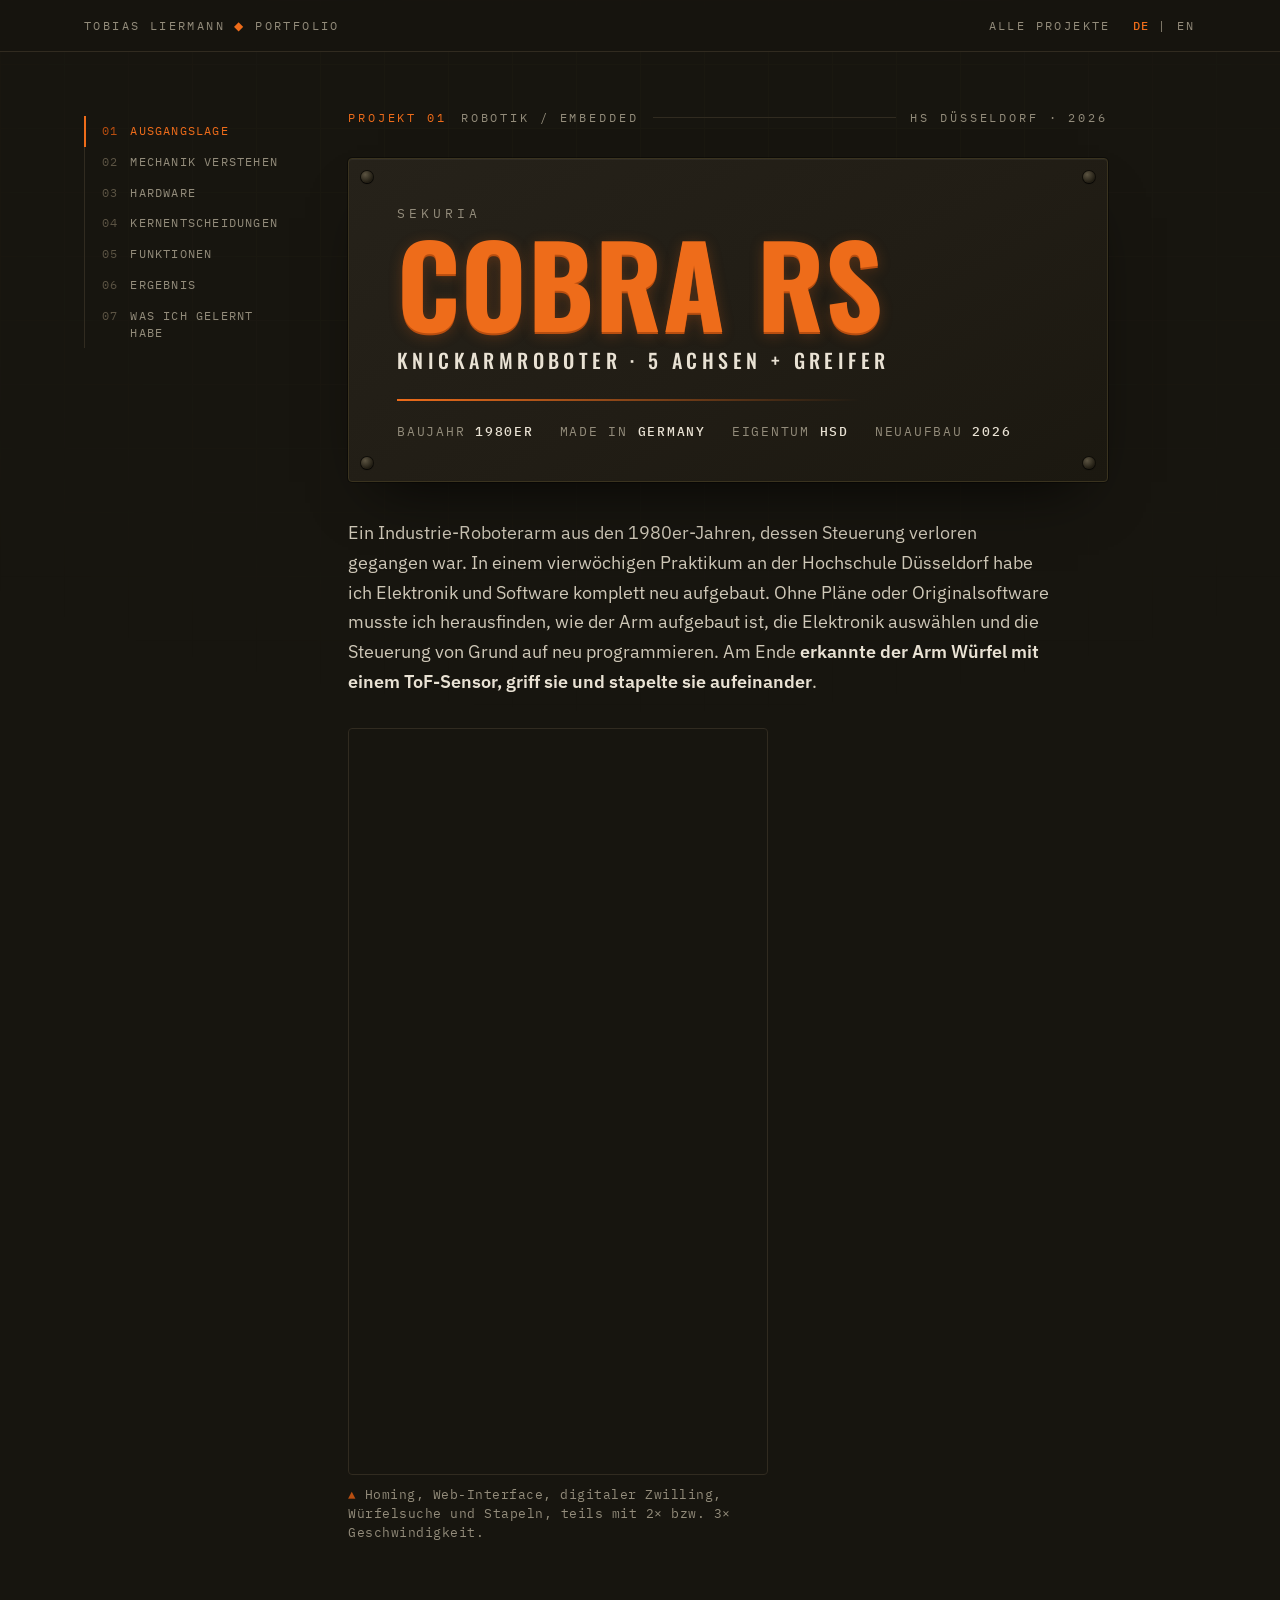
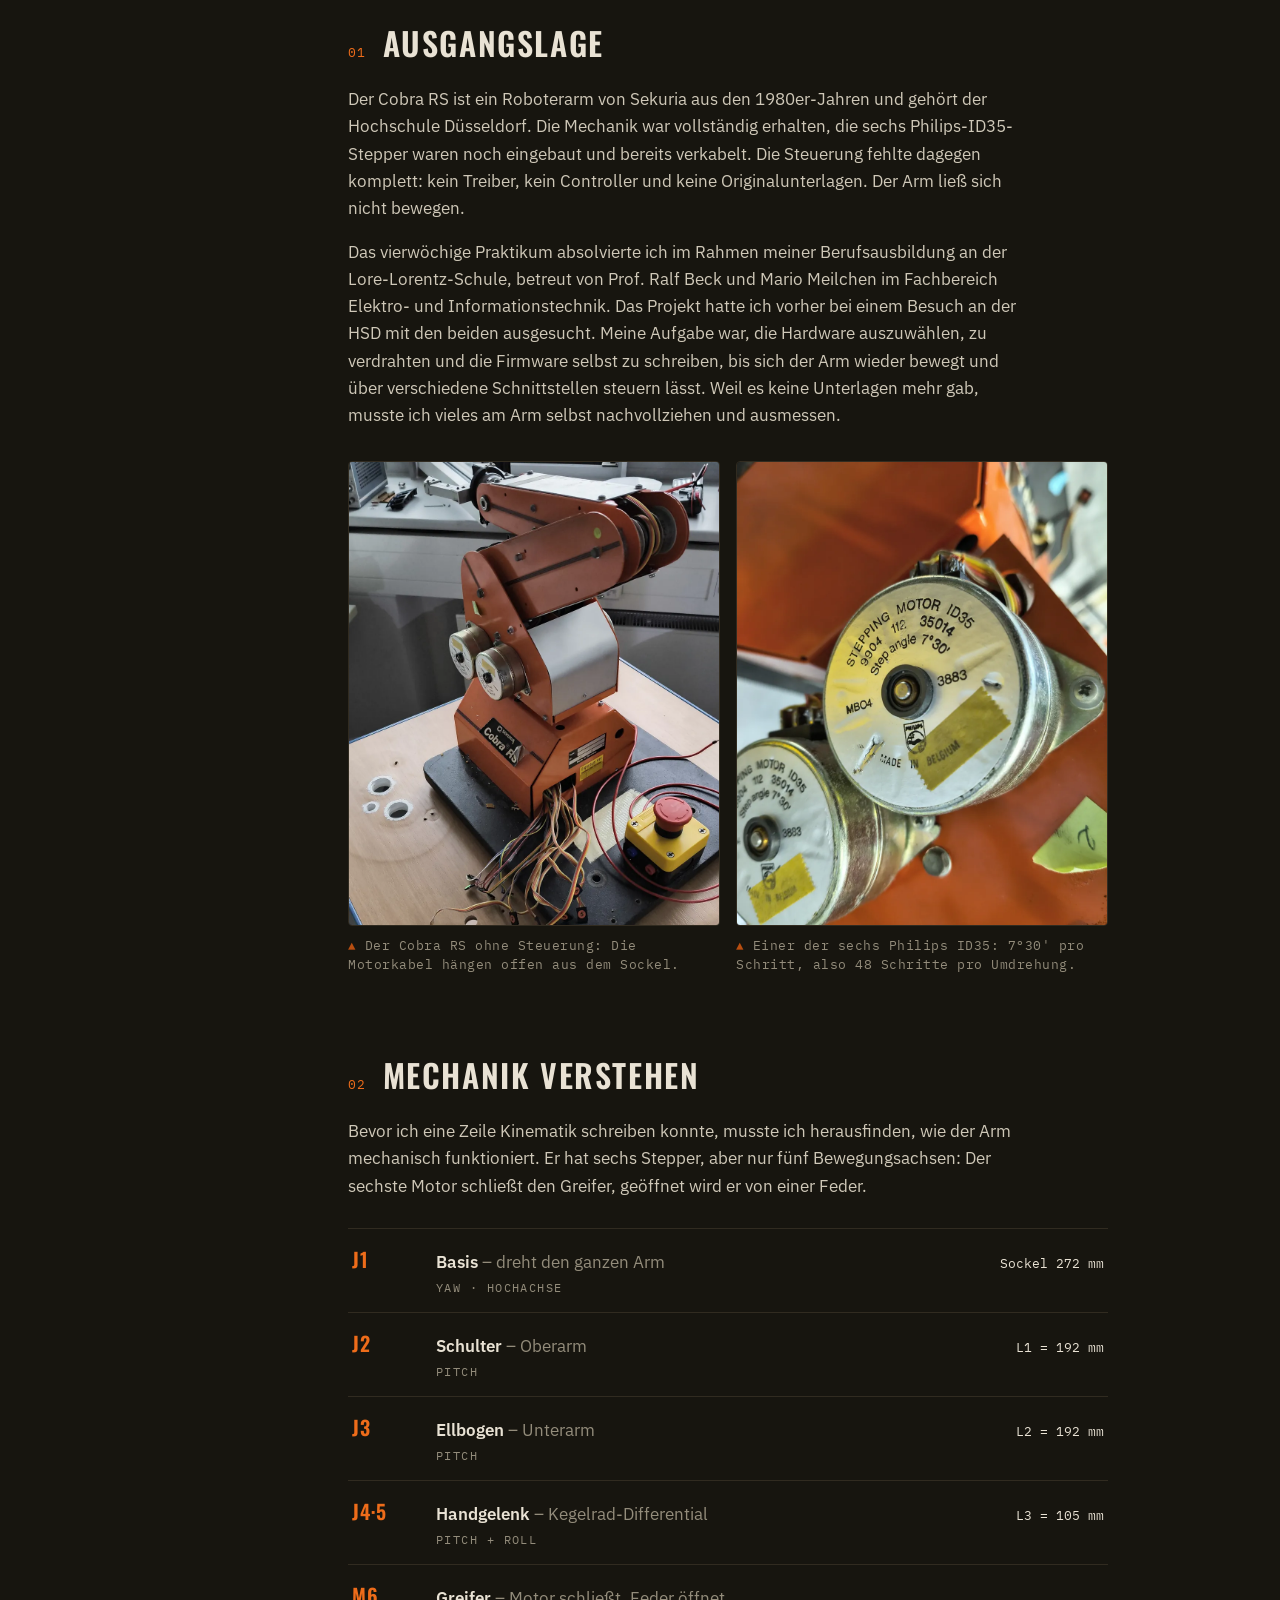
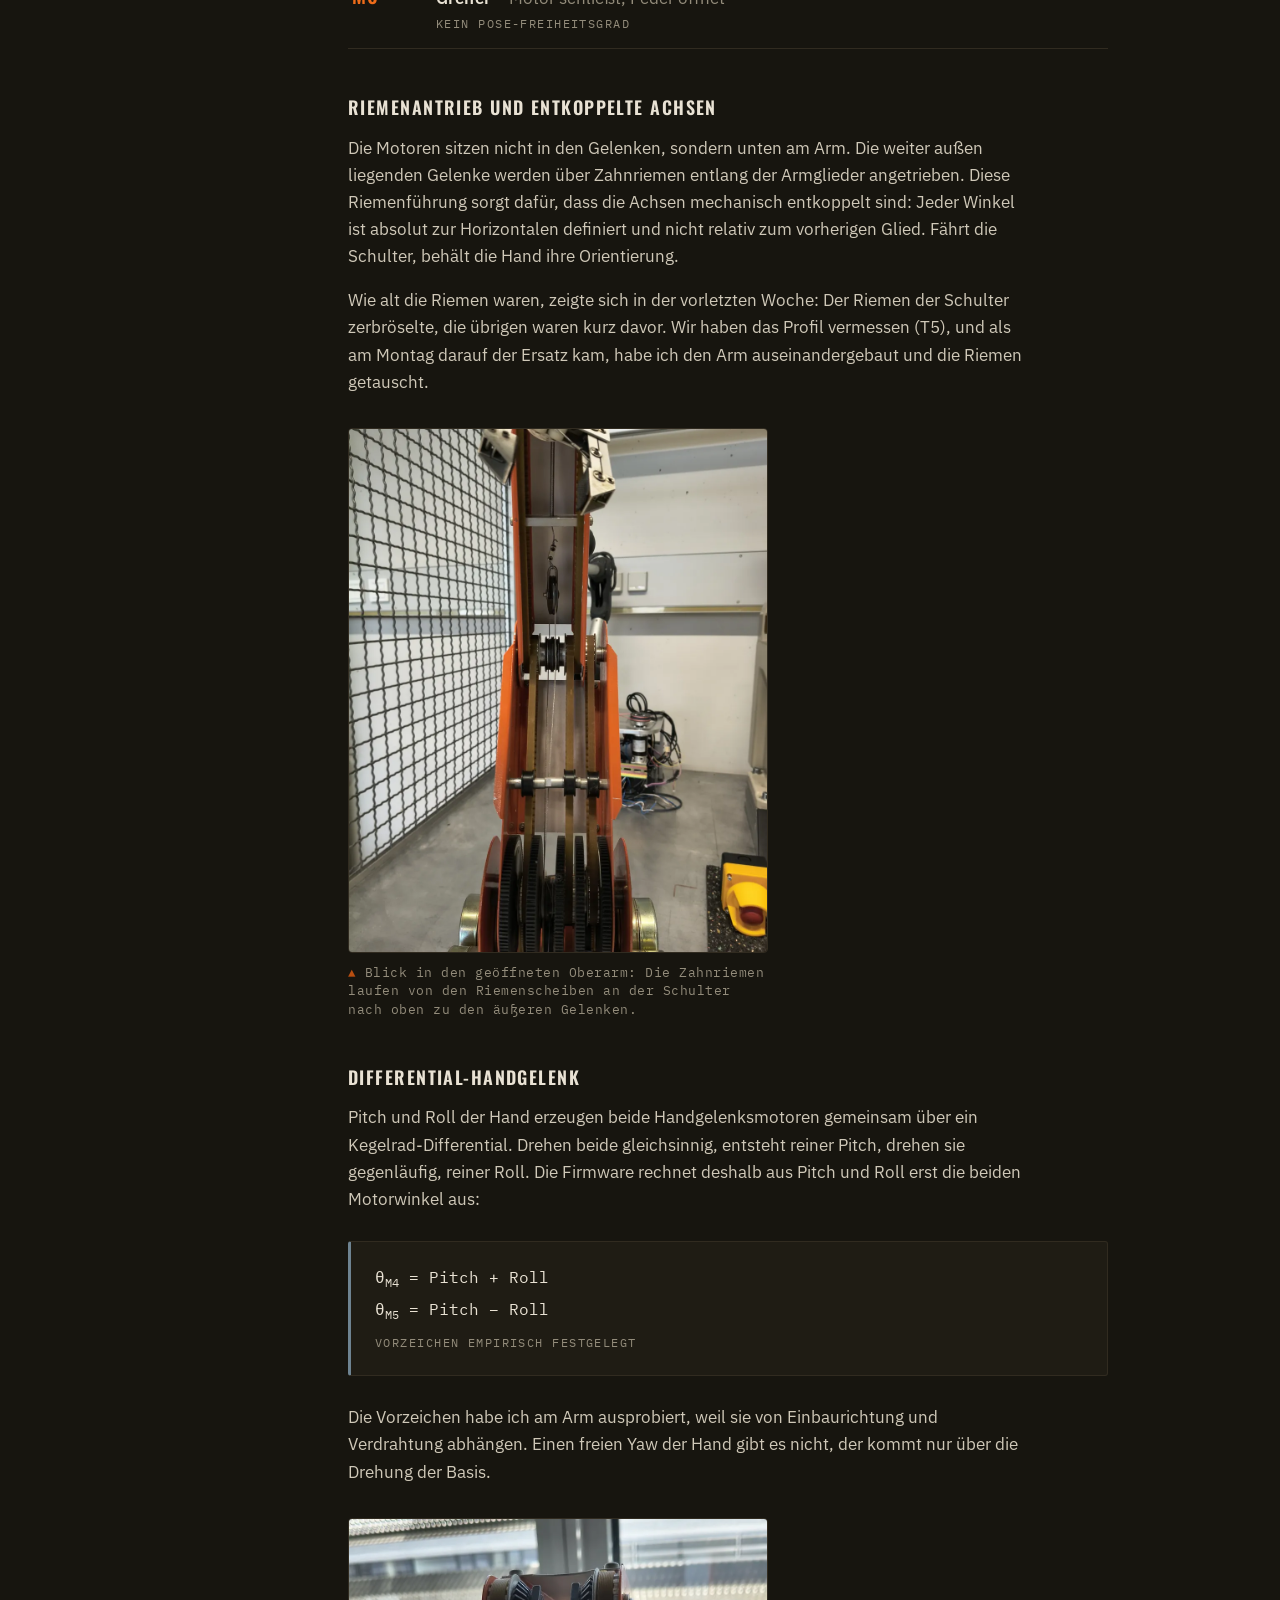
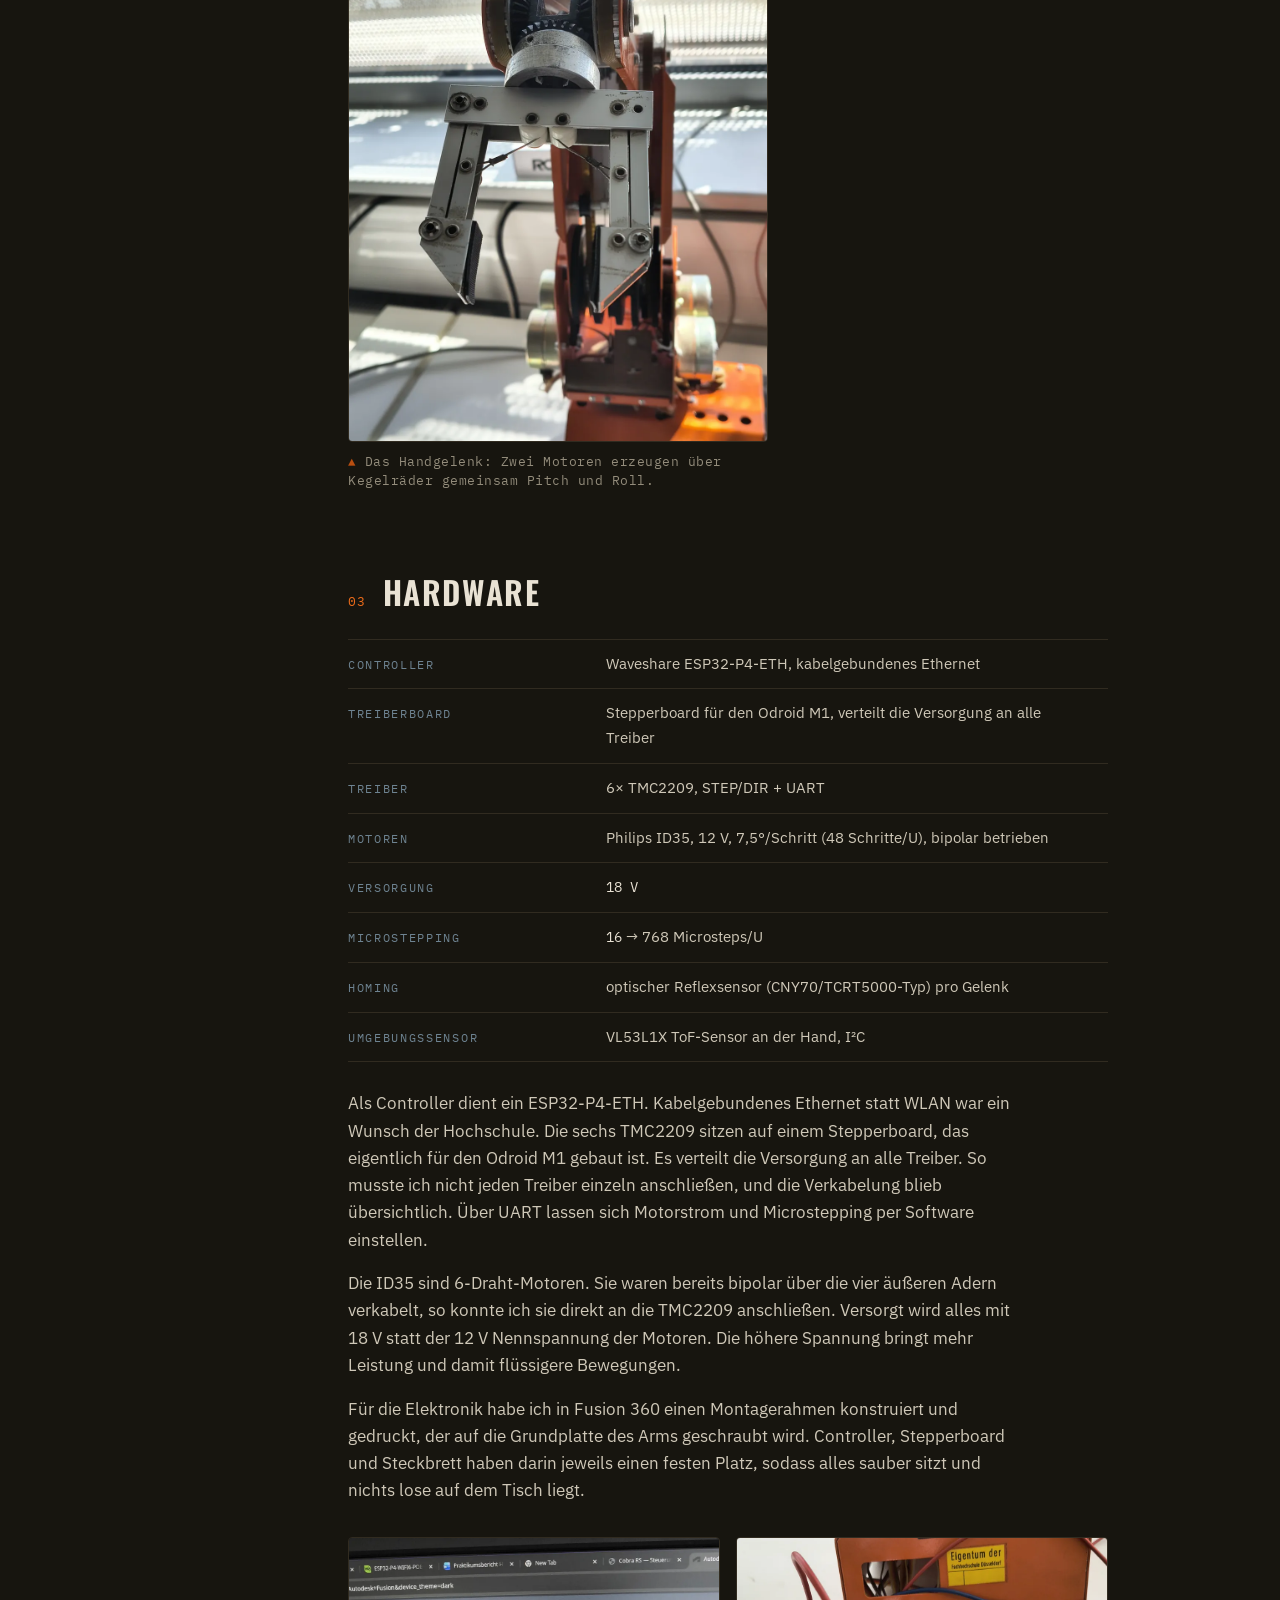
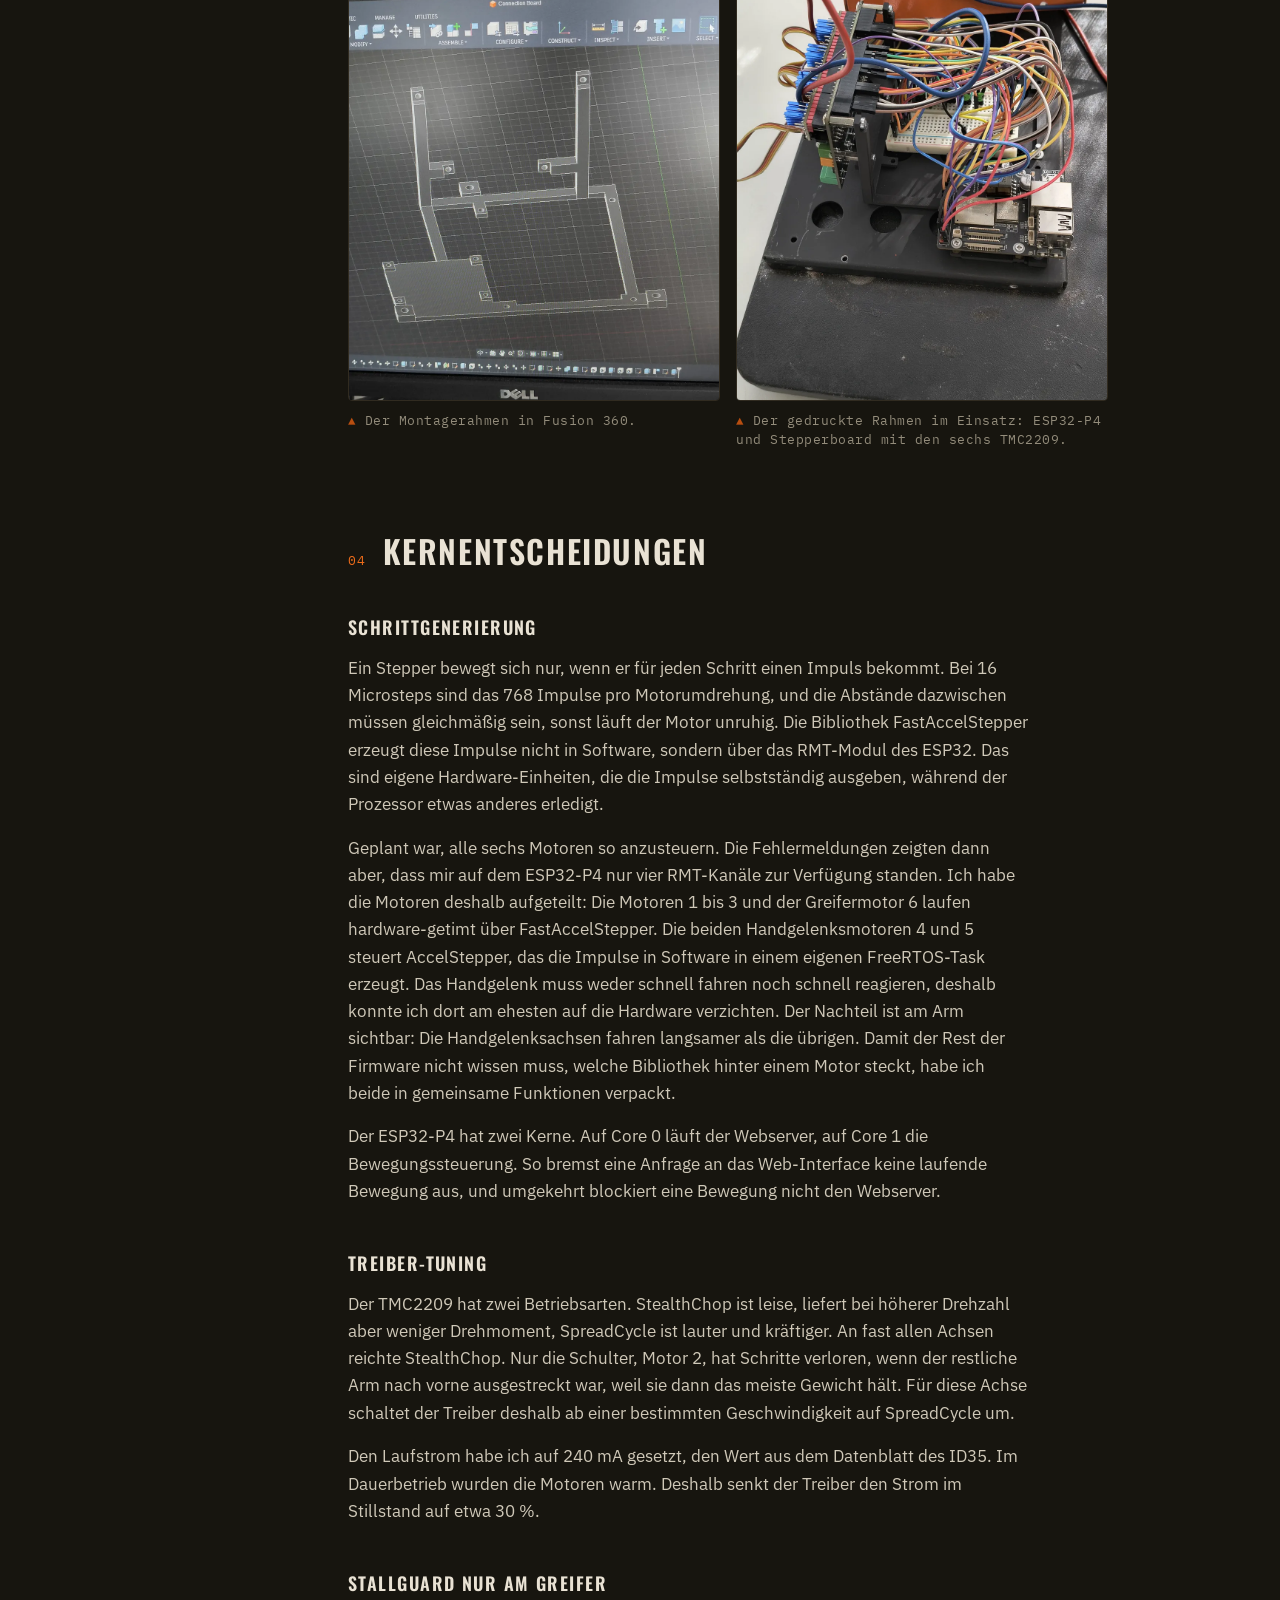
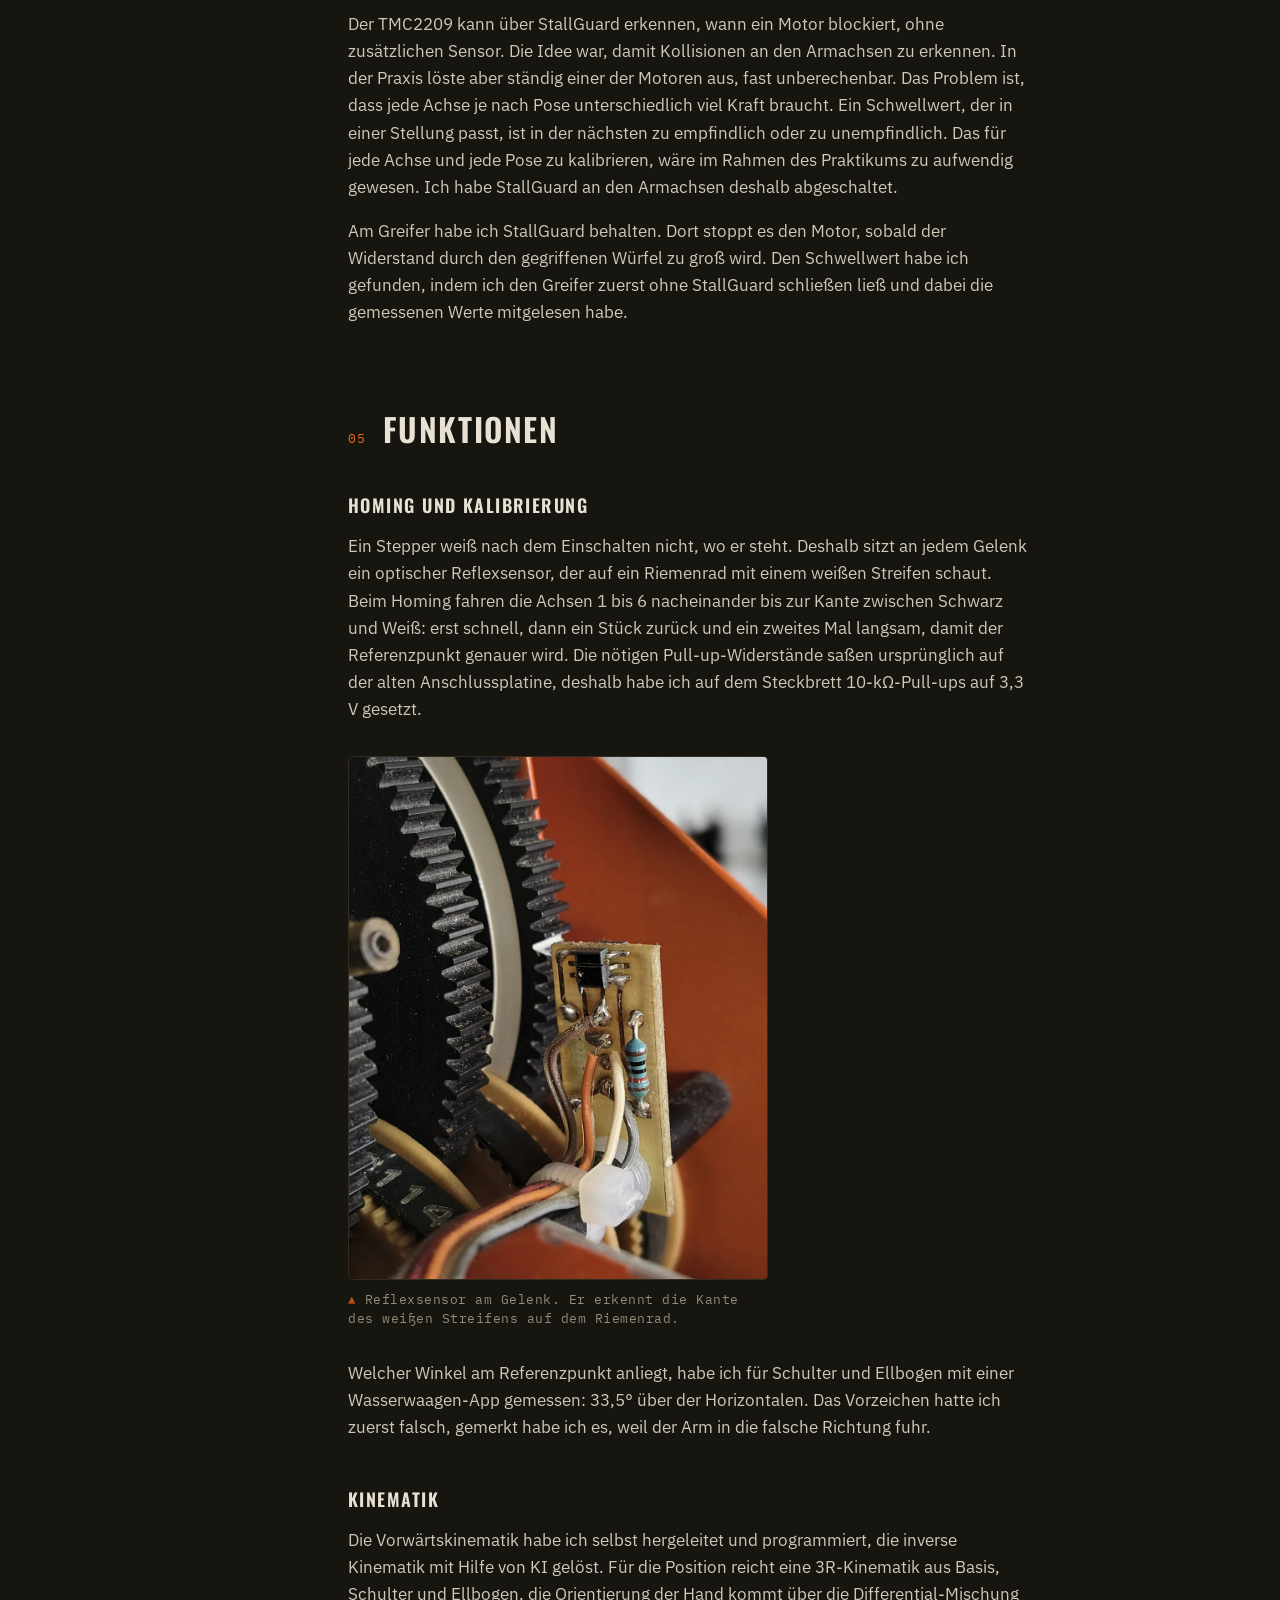
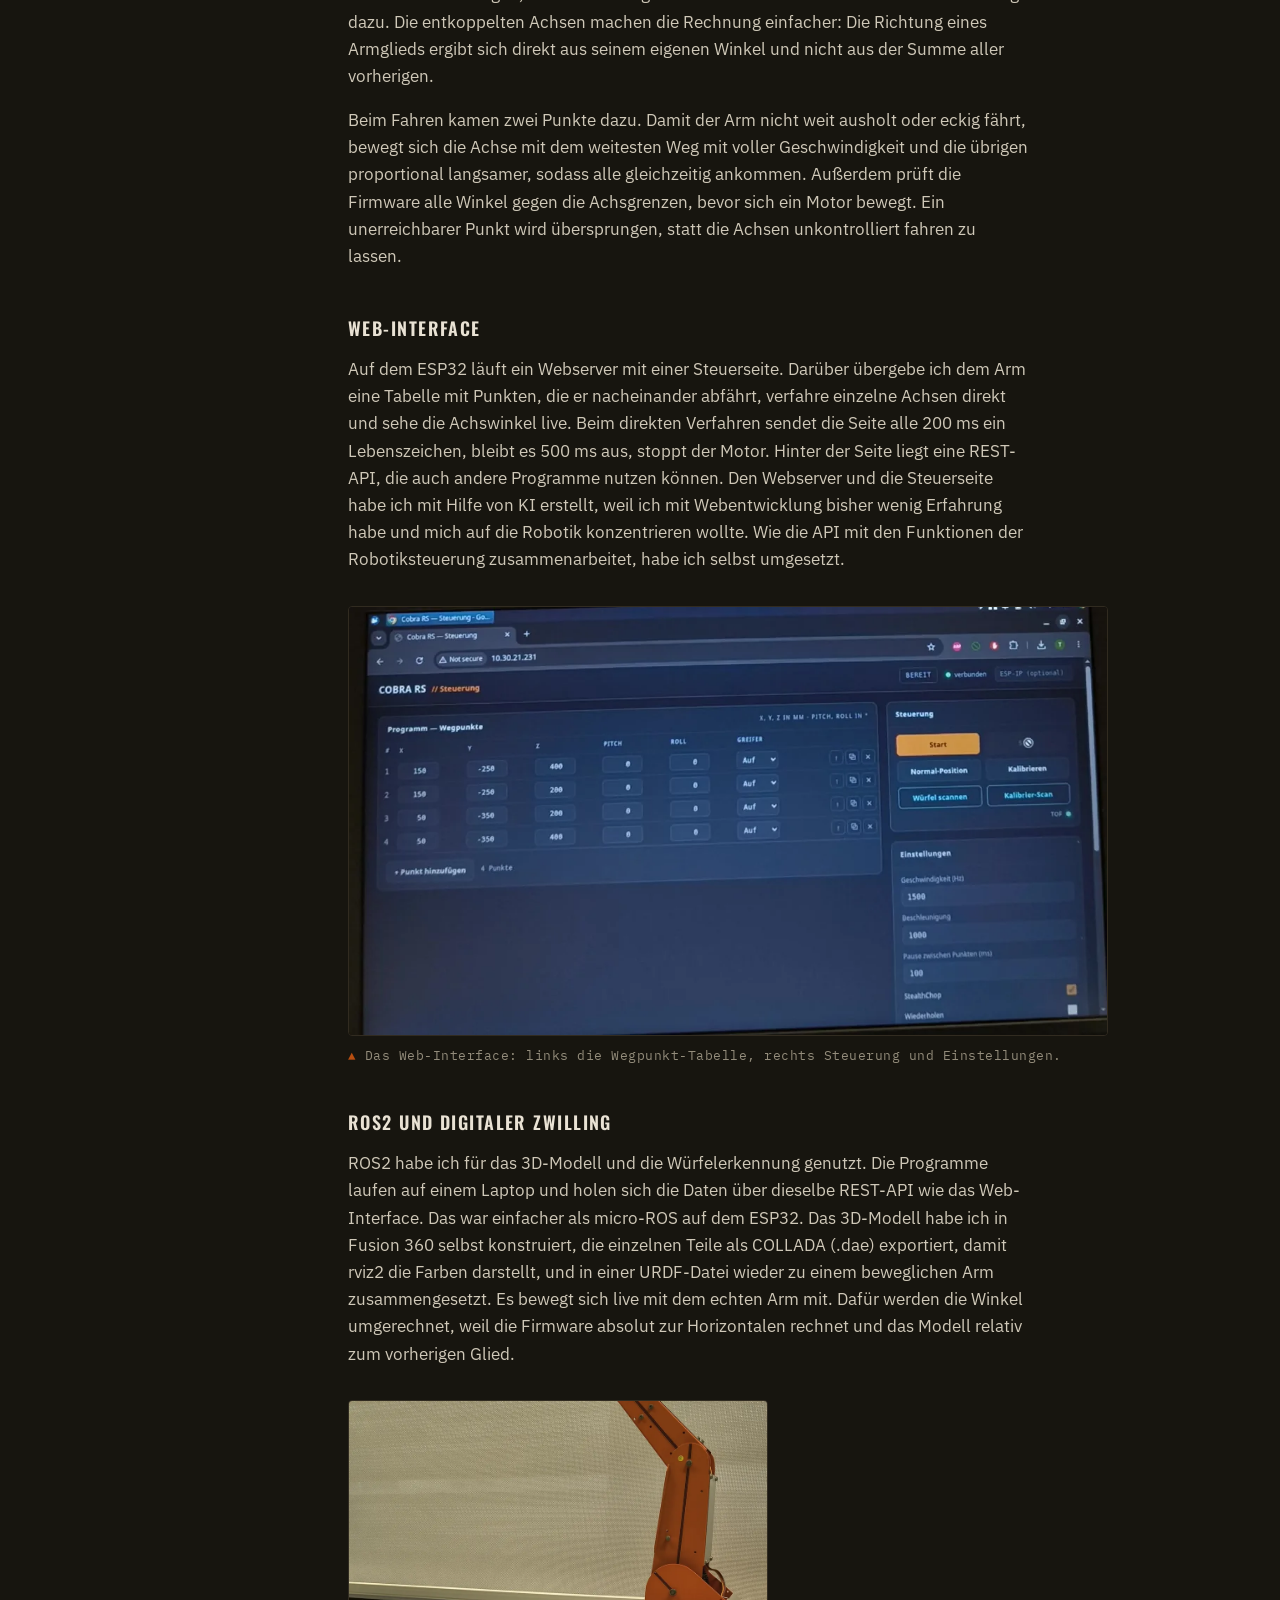
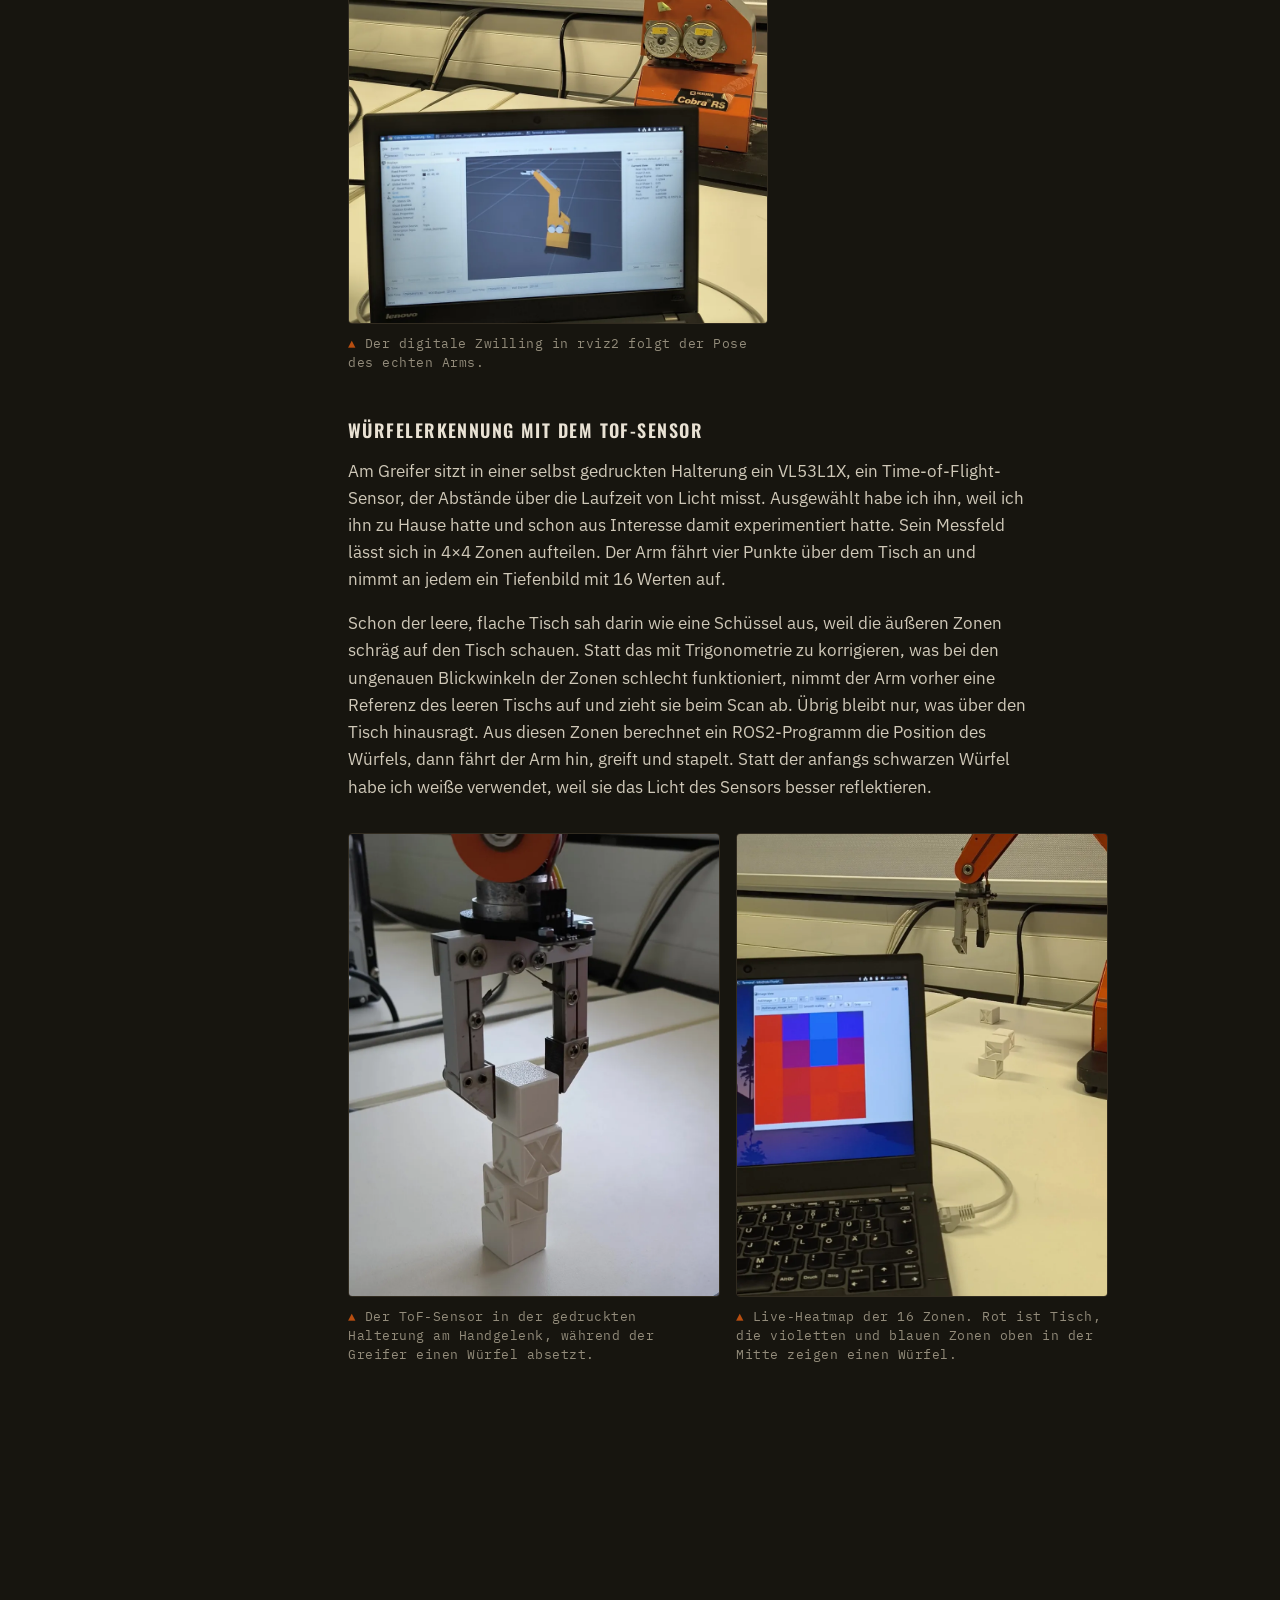
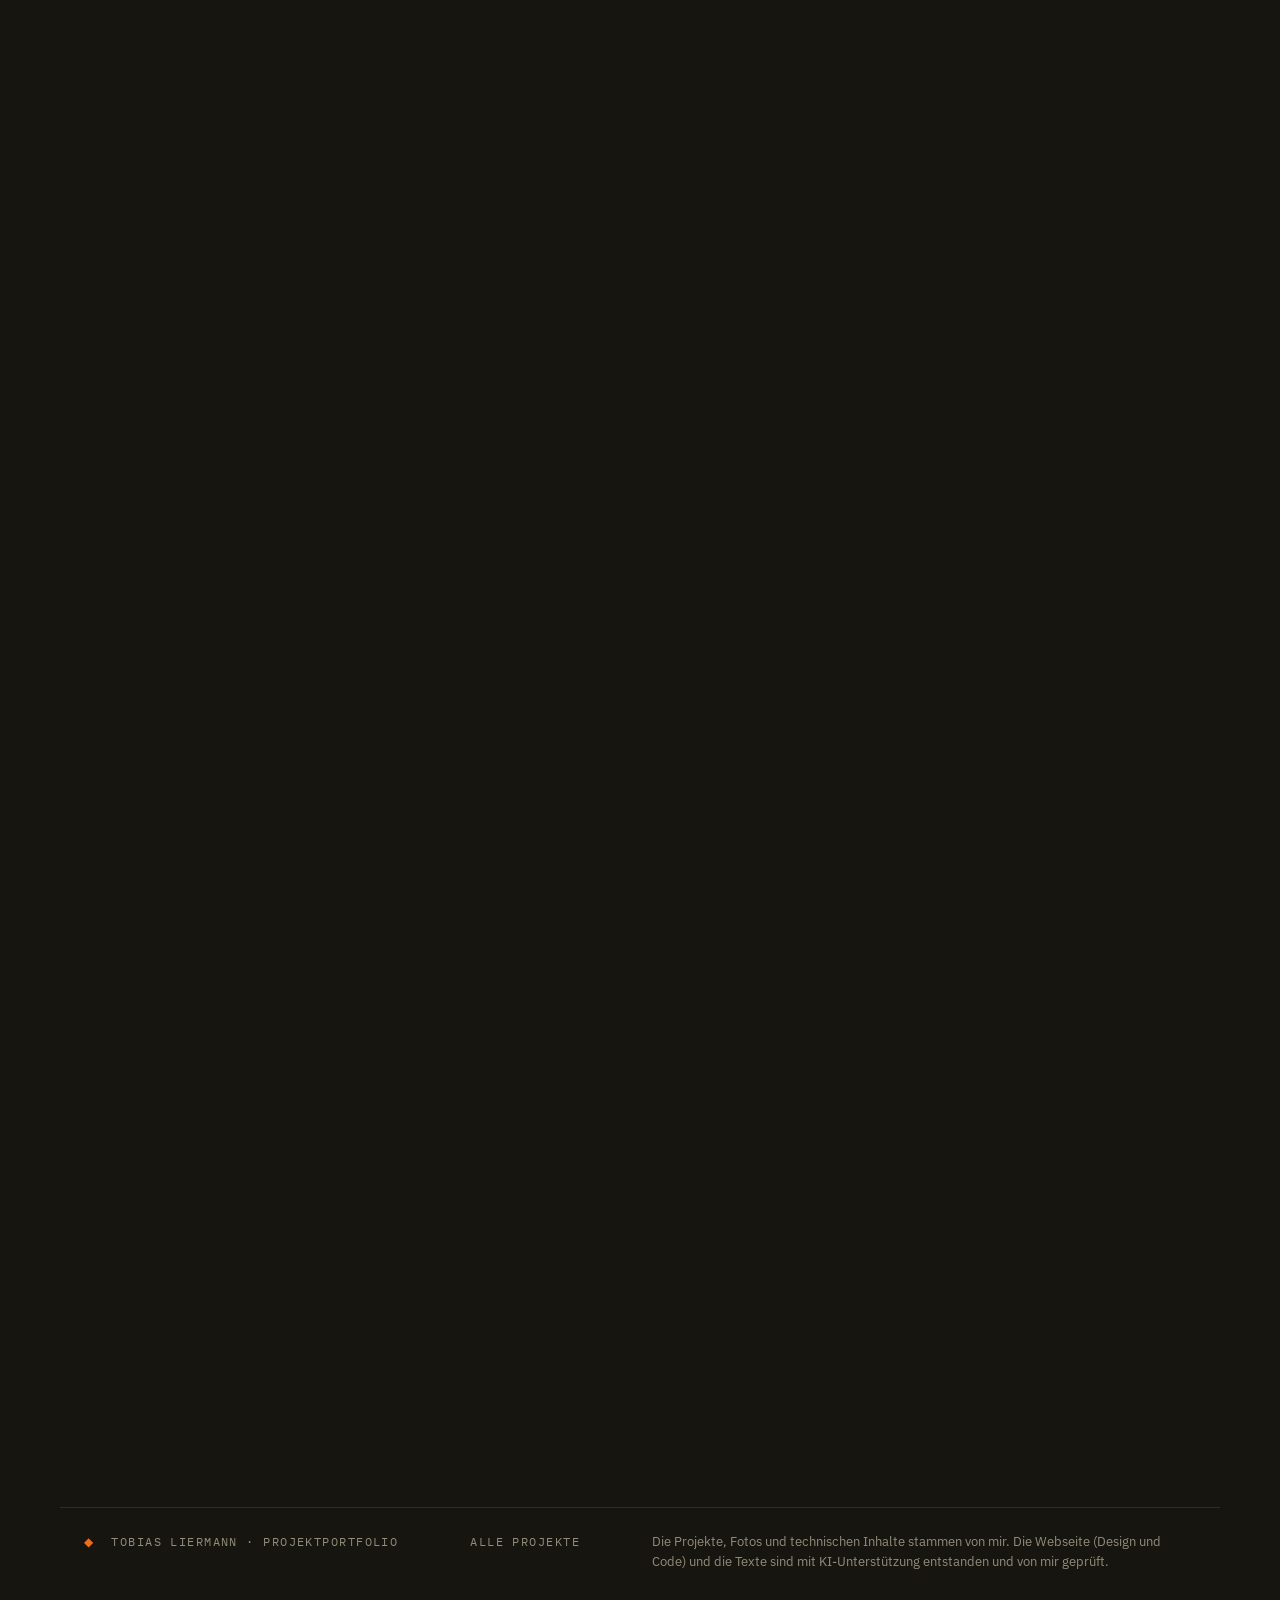
==== commit bdcb8be5: "Cobra: KI-Hinweis beim Web-Interface" ====
--- a/cobra/index.html
+++ b/cobra/index.html
@@ -344,6 +344,9 @@
     Achswinkel live. Beim direkten Verfahren sendet die Seite alle 200 ms ein Lebenszeichen, bleibt
     es 500 ms aus, stoppt der Motor. Hinter der Seite liegt eine REST-API, die auch andere Programme
     nutzen können.
+    Den Webserver und die Steuerseite habe ich mit Hilfe von KI erstellt, weil ich mit Webentwicklung bisher wenig Erfahrung habe und mich auf die Robotik konzentrieren
+    wollte. Wie die API mit den Funktionen der Robotiksteuerung zusammenarbeitet, habe ich
+    selbst umgesetzt.
   </p>
   <figure>
     <img src="bilder/web-interface.webp" alt="Laptop-Bildschirm mit der Steuerseite: links eine Tabelle mit vier Wegpunkten (X, Y, Z, Pitch, Roll, Greifer), rechts Buttons für Start, Normal-Position, Kalibrieren, Würfel scannen und Kalibrier-Scan sowie Einstellungen für Geschwindigkeit und Beschleunigung" loading="lazy">
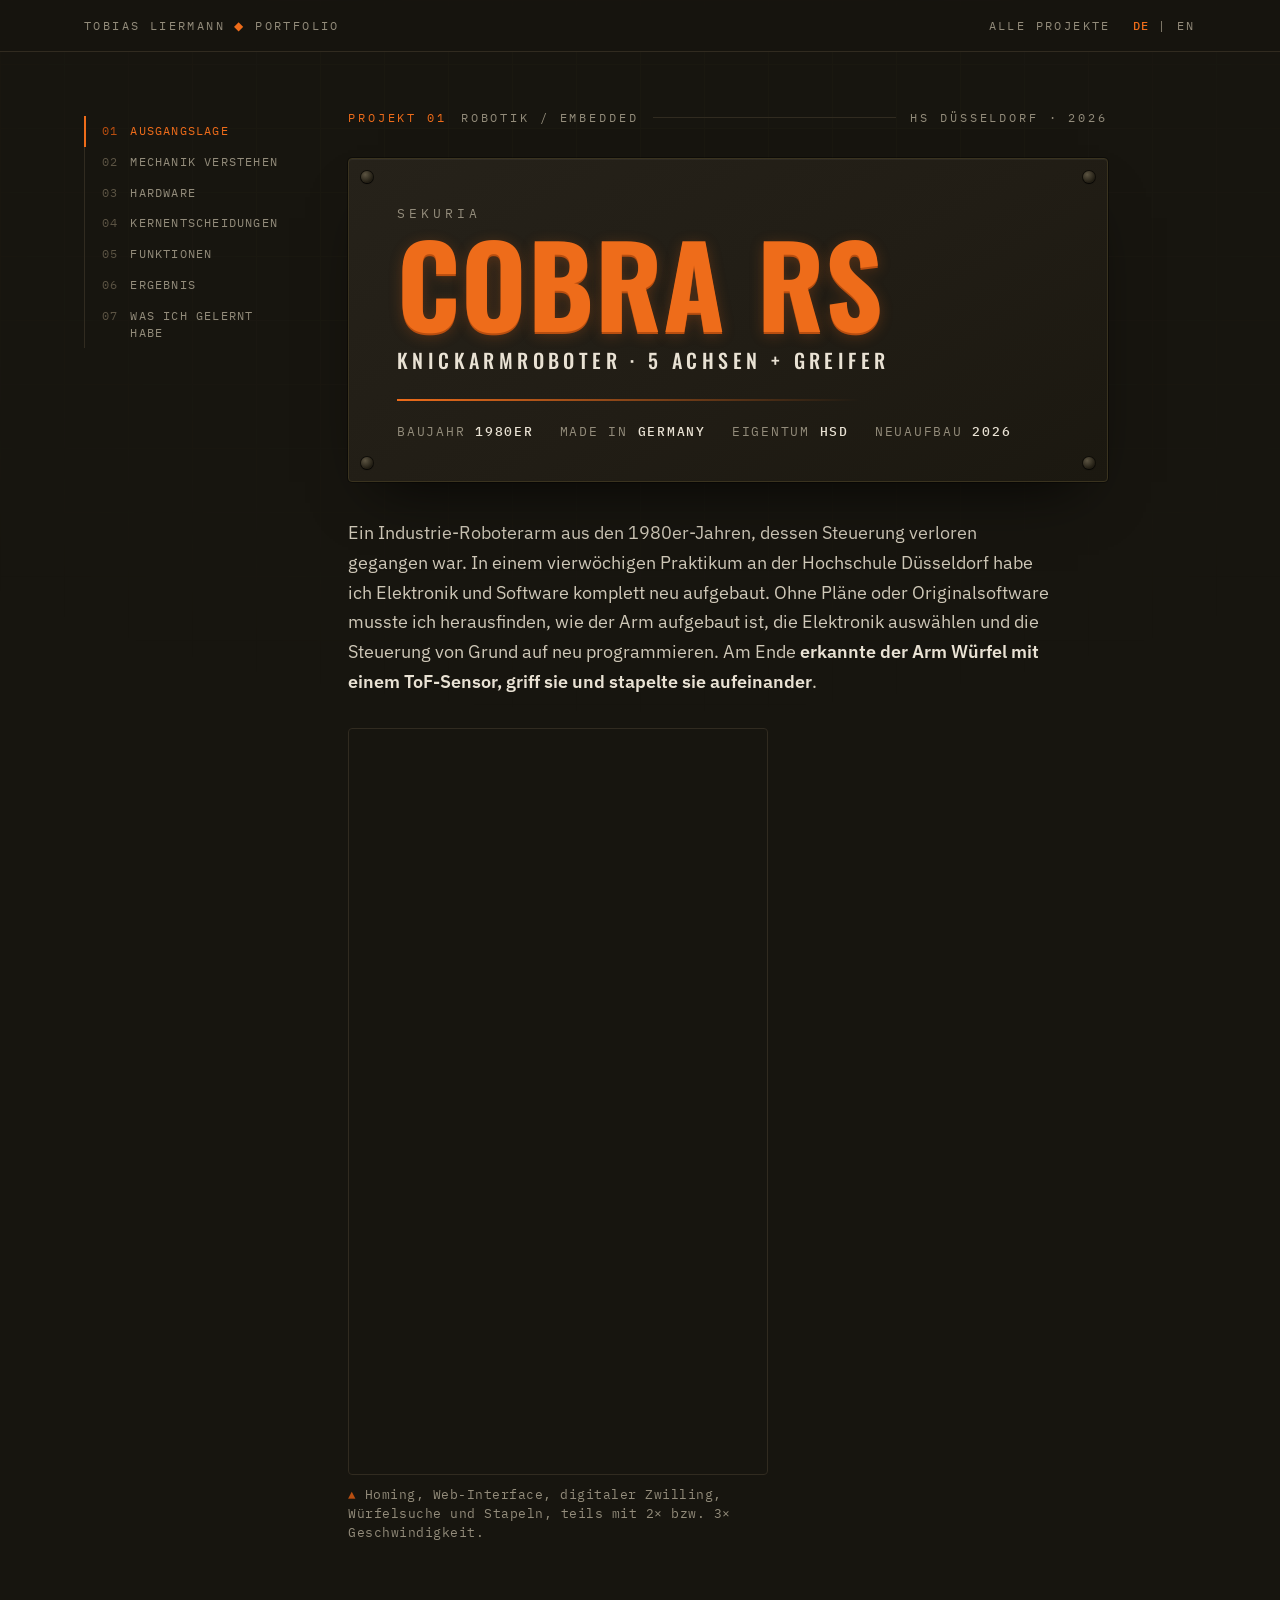
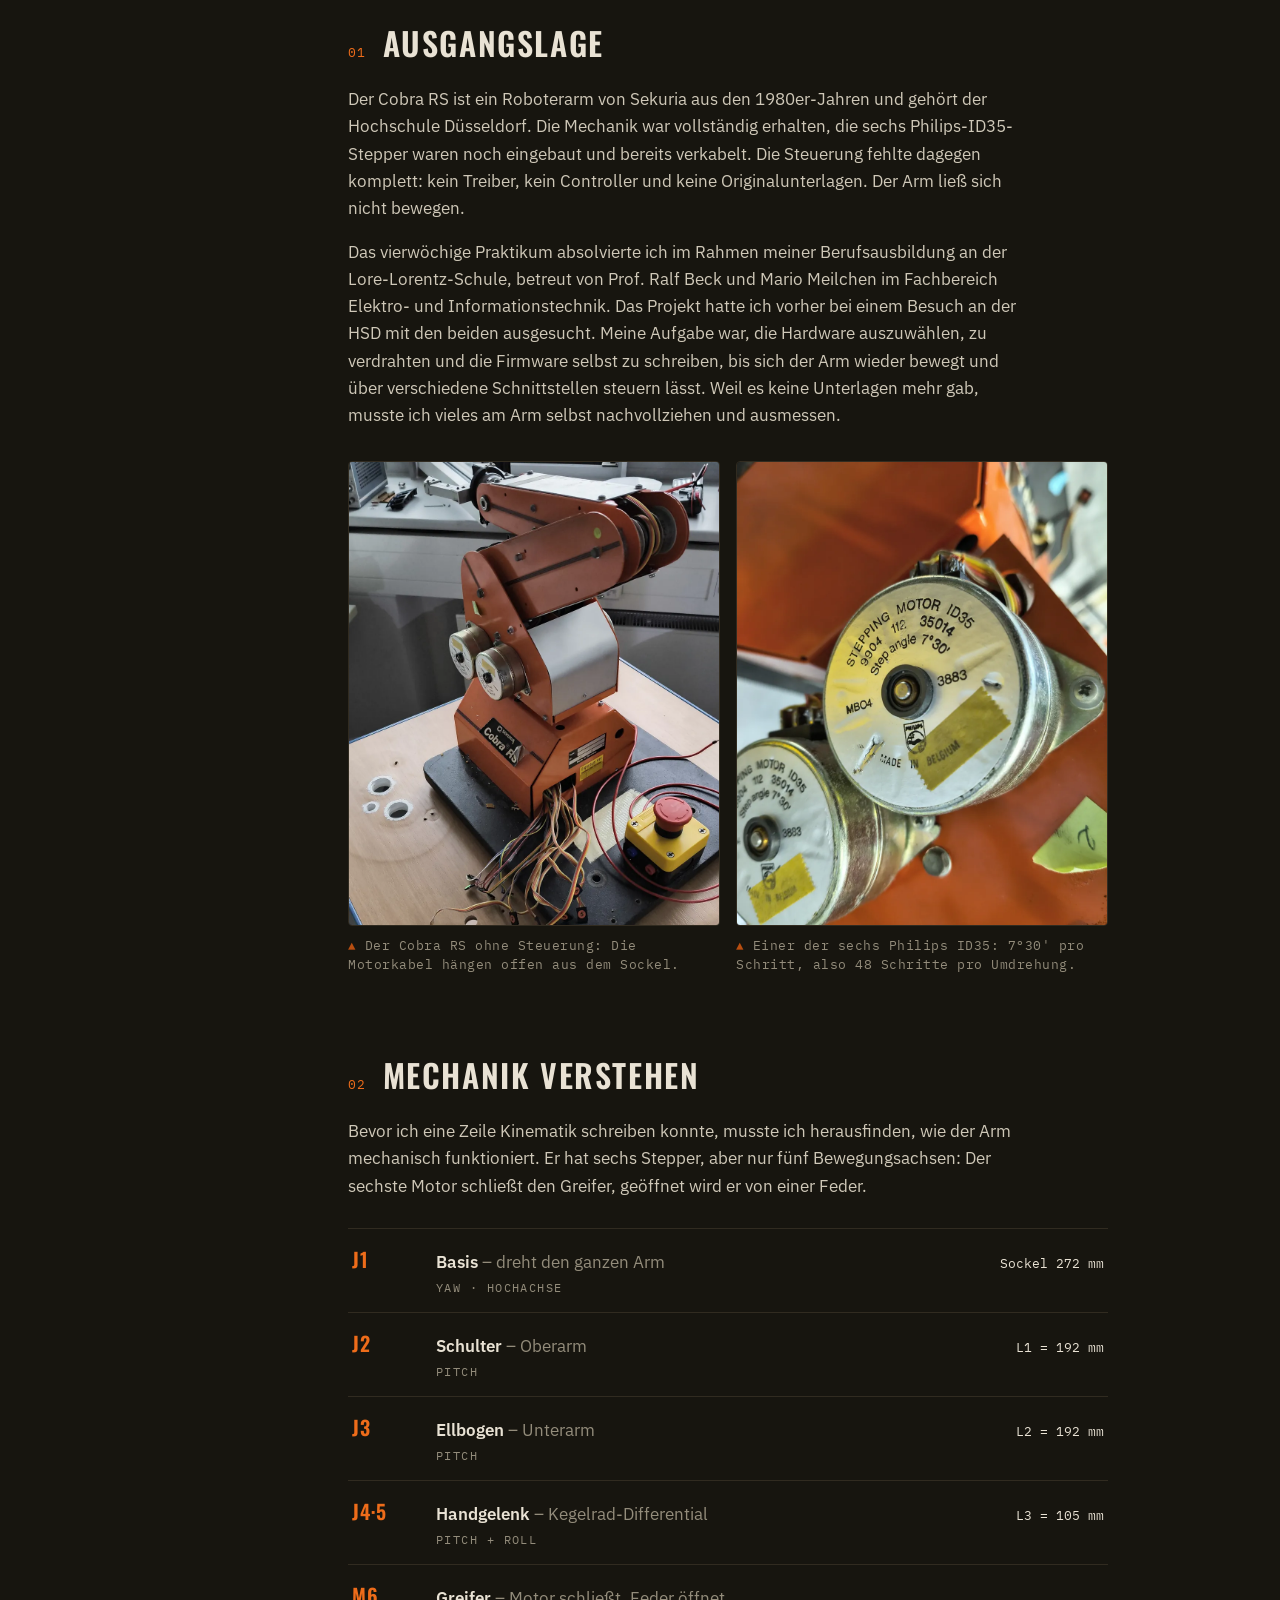
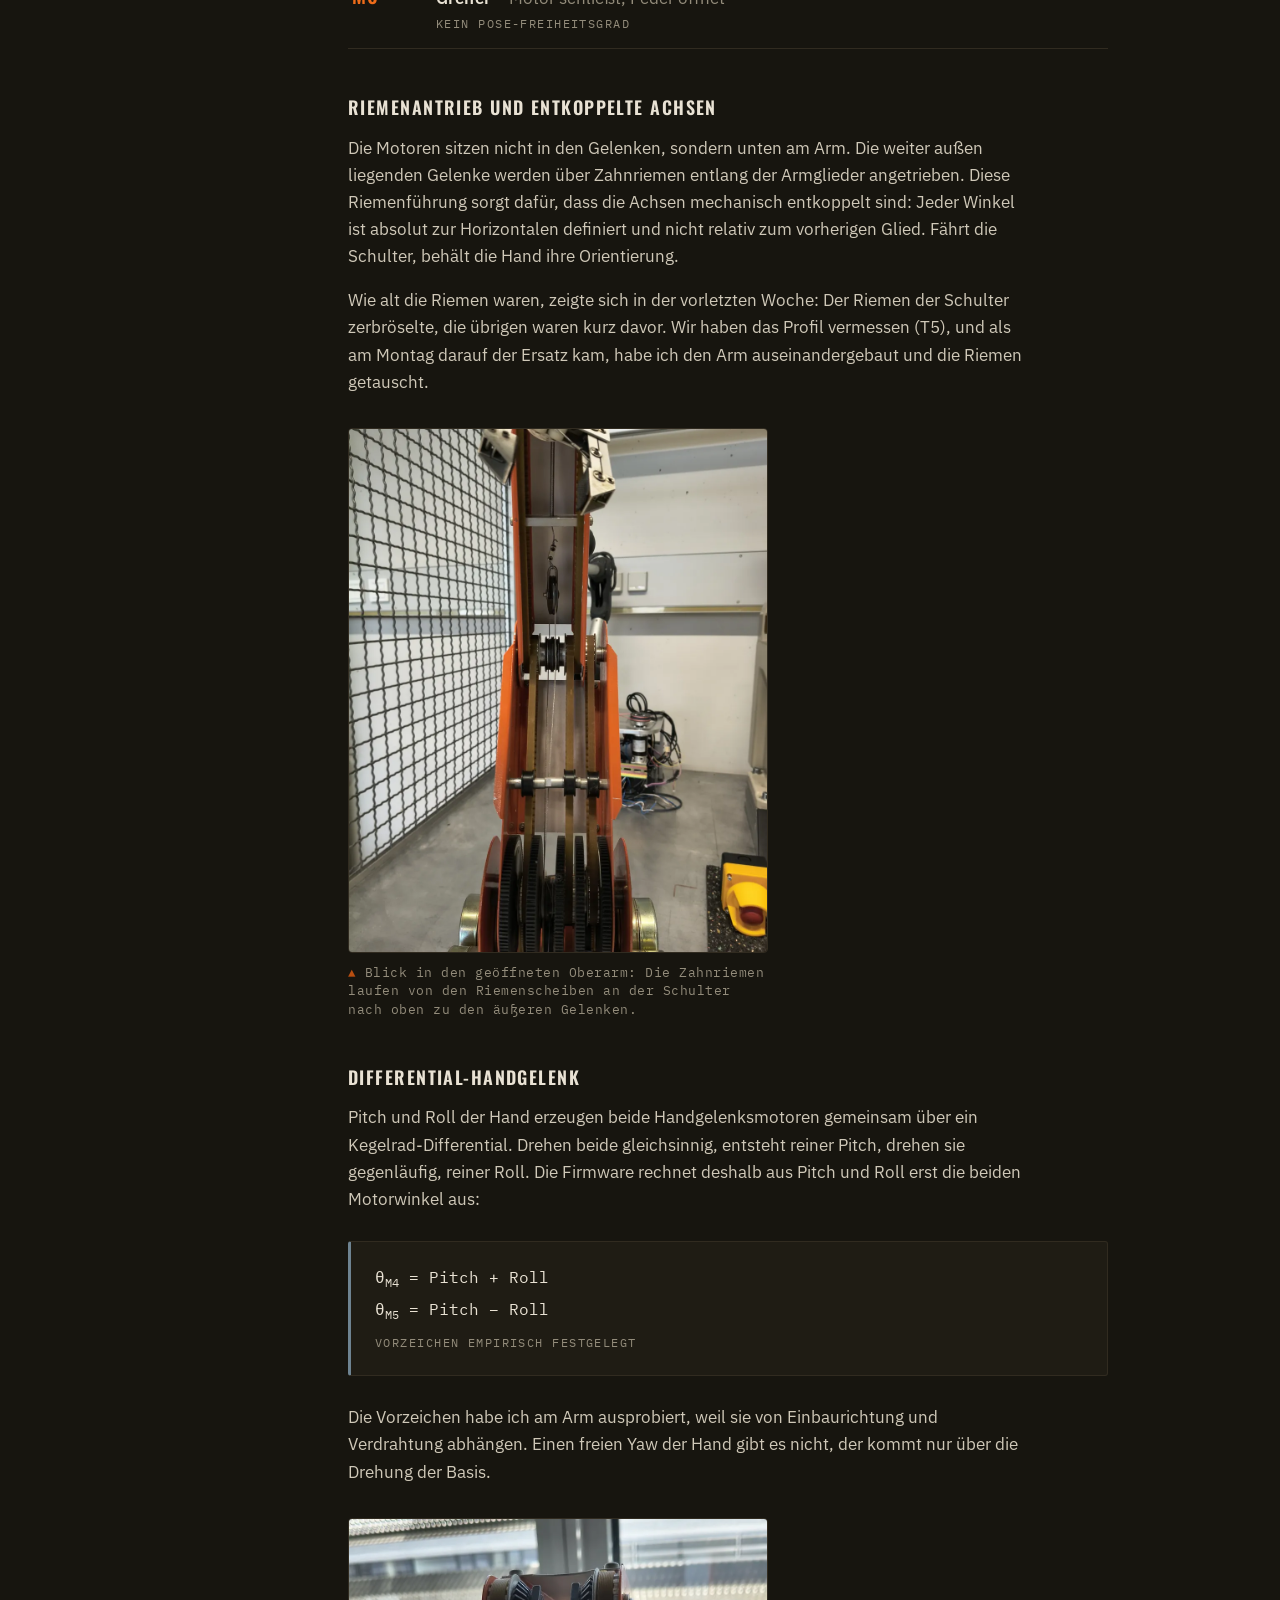
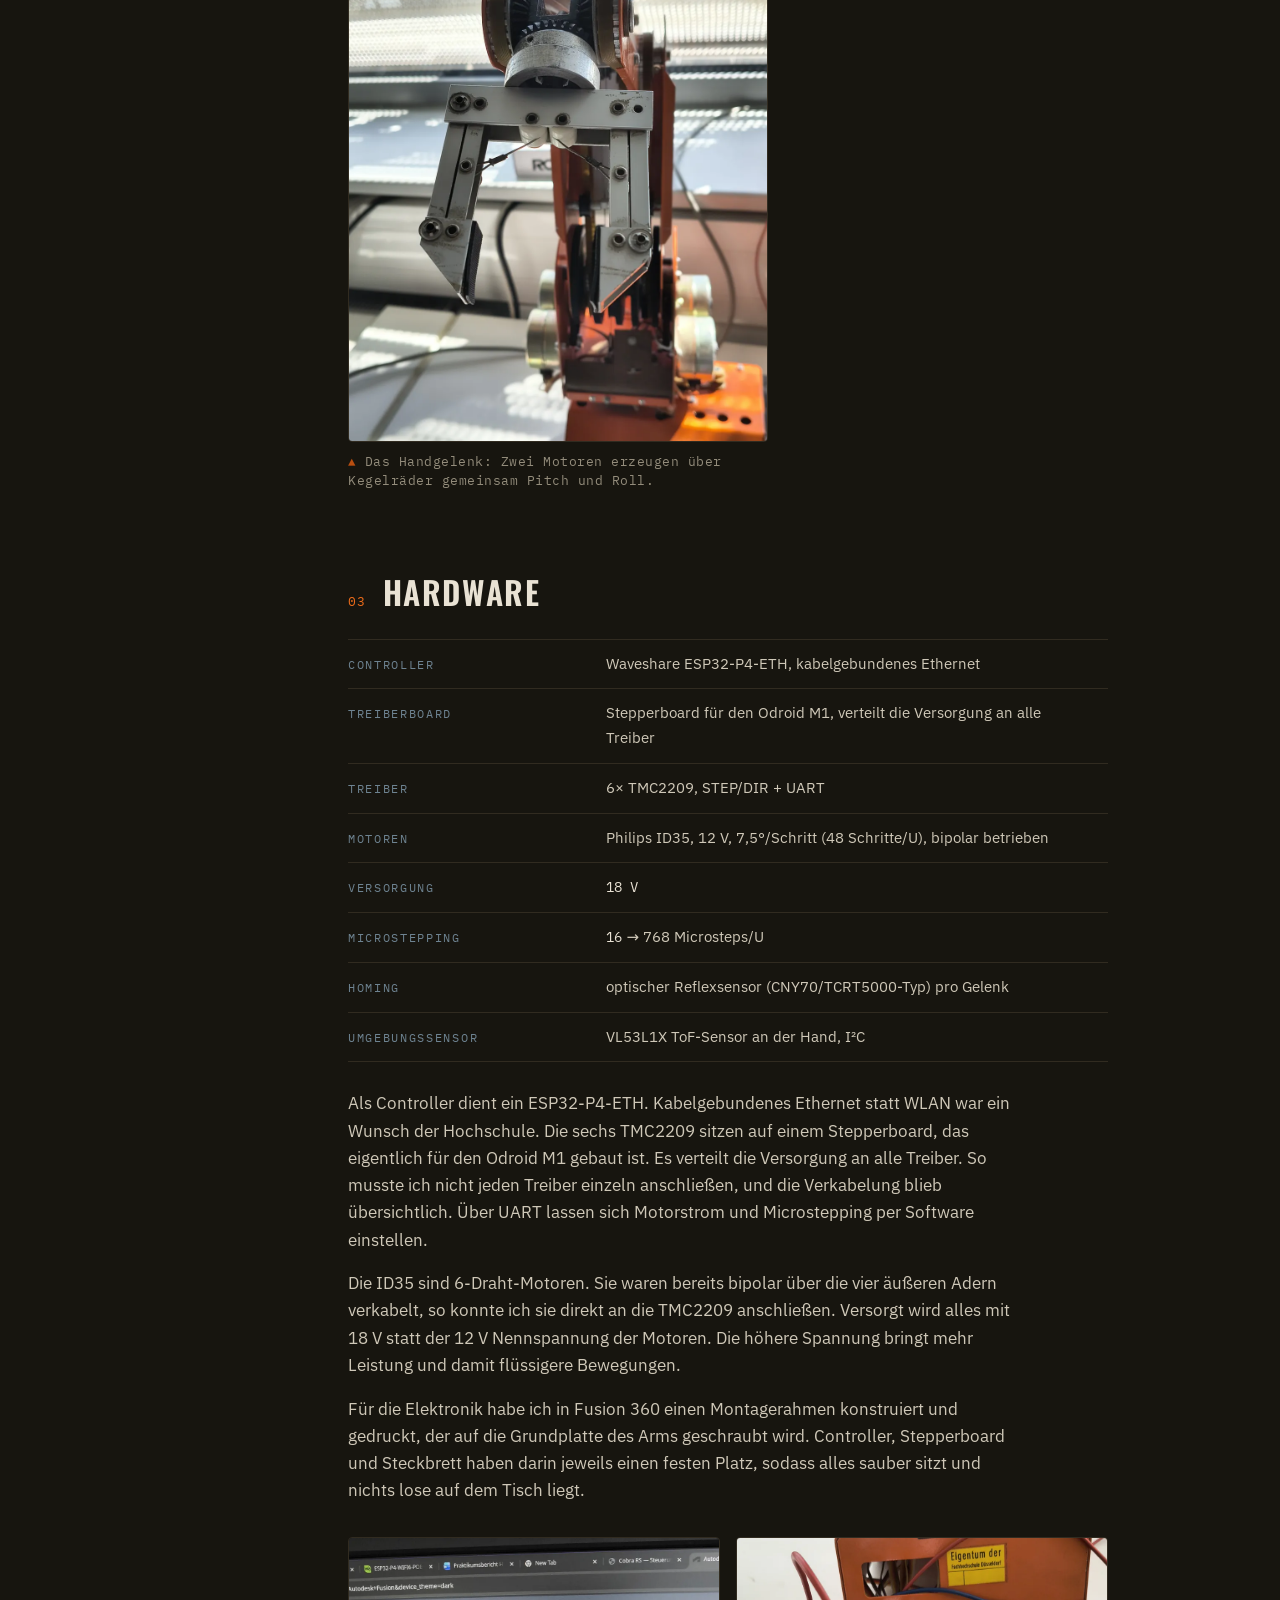
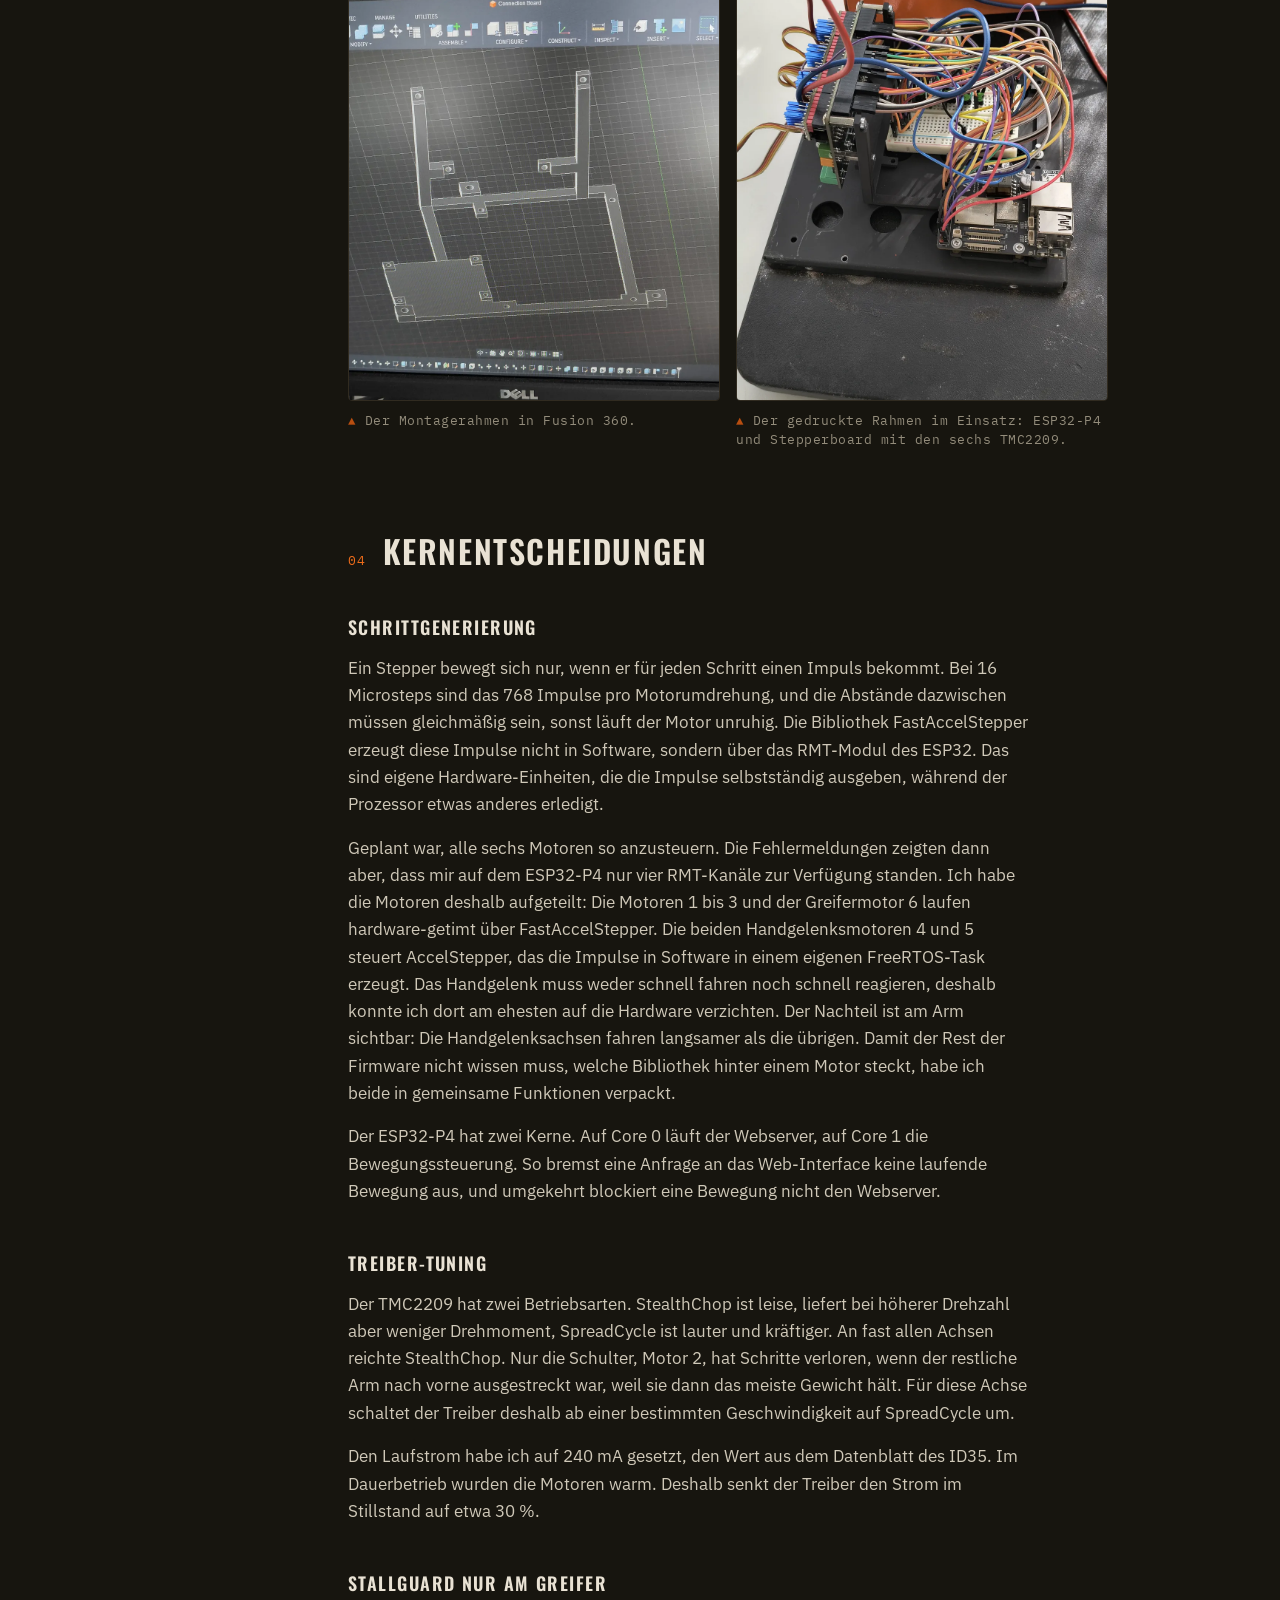
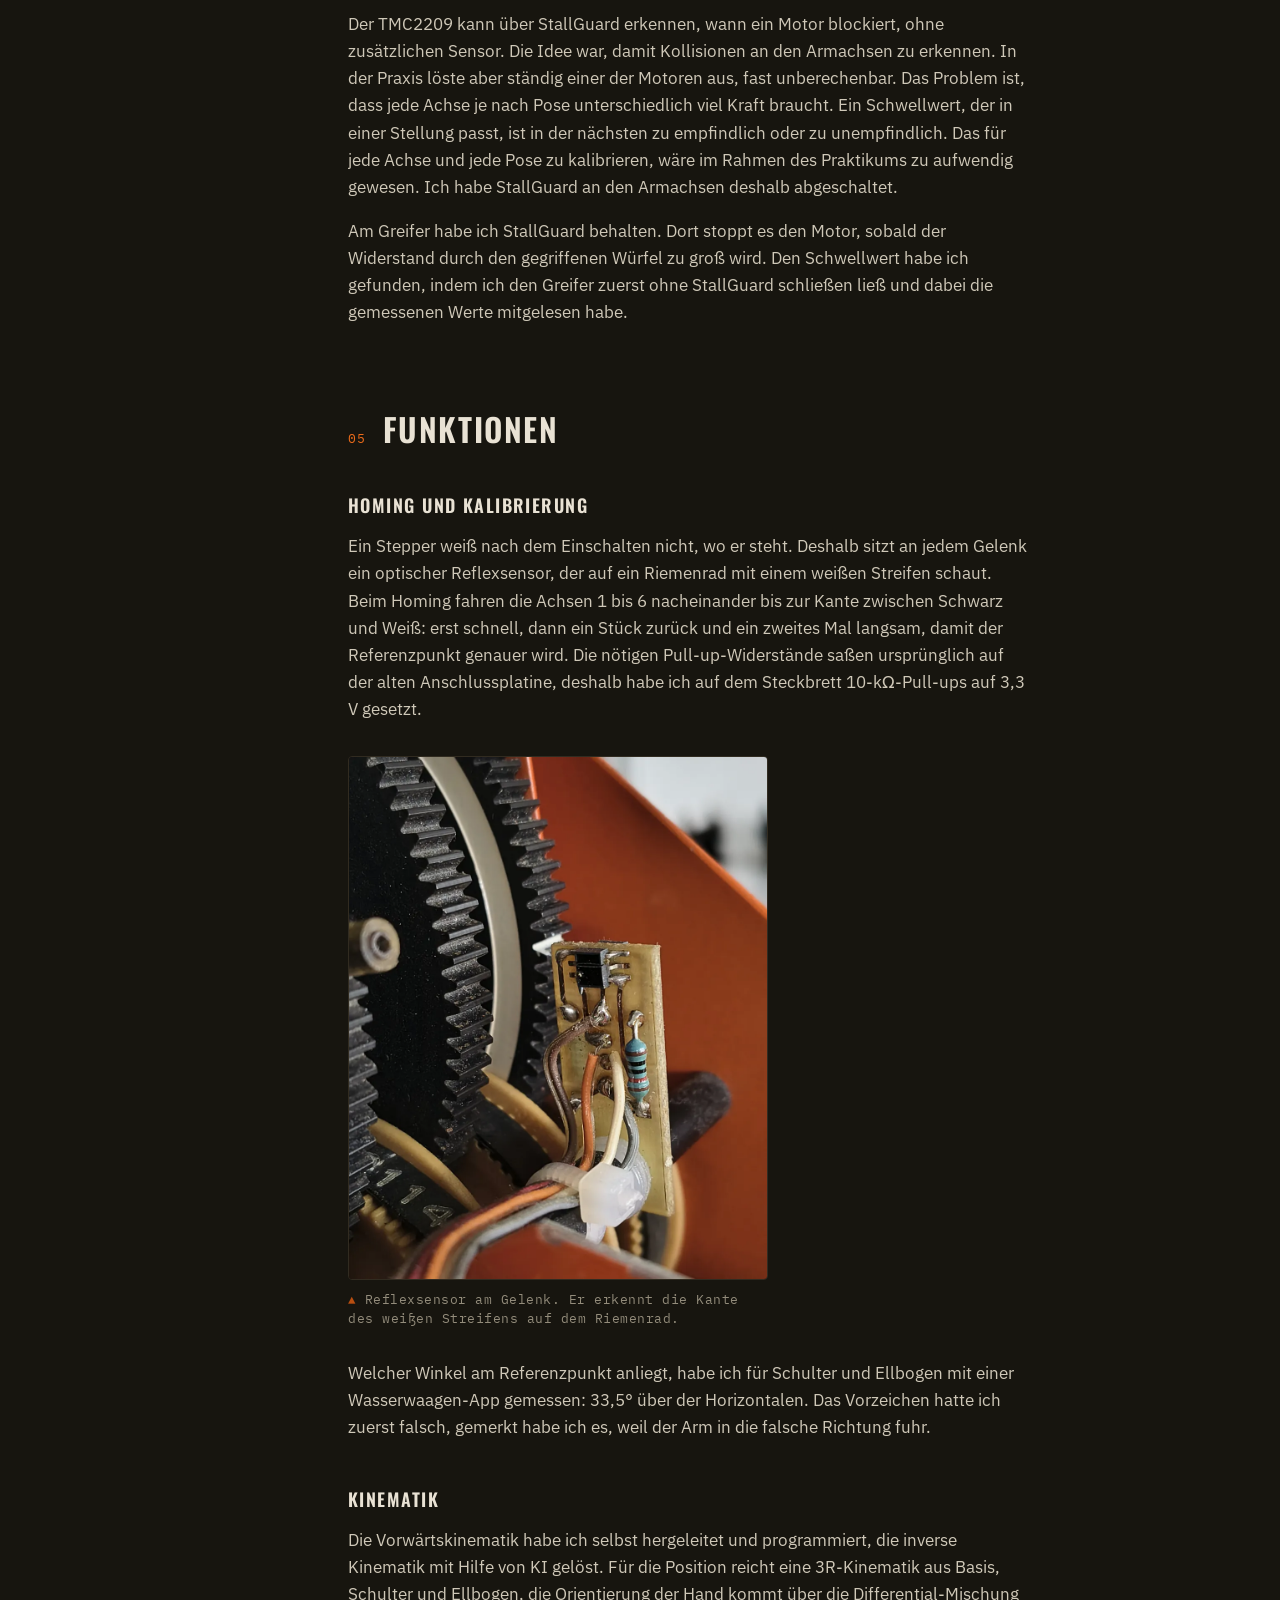
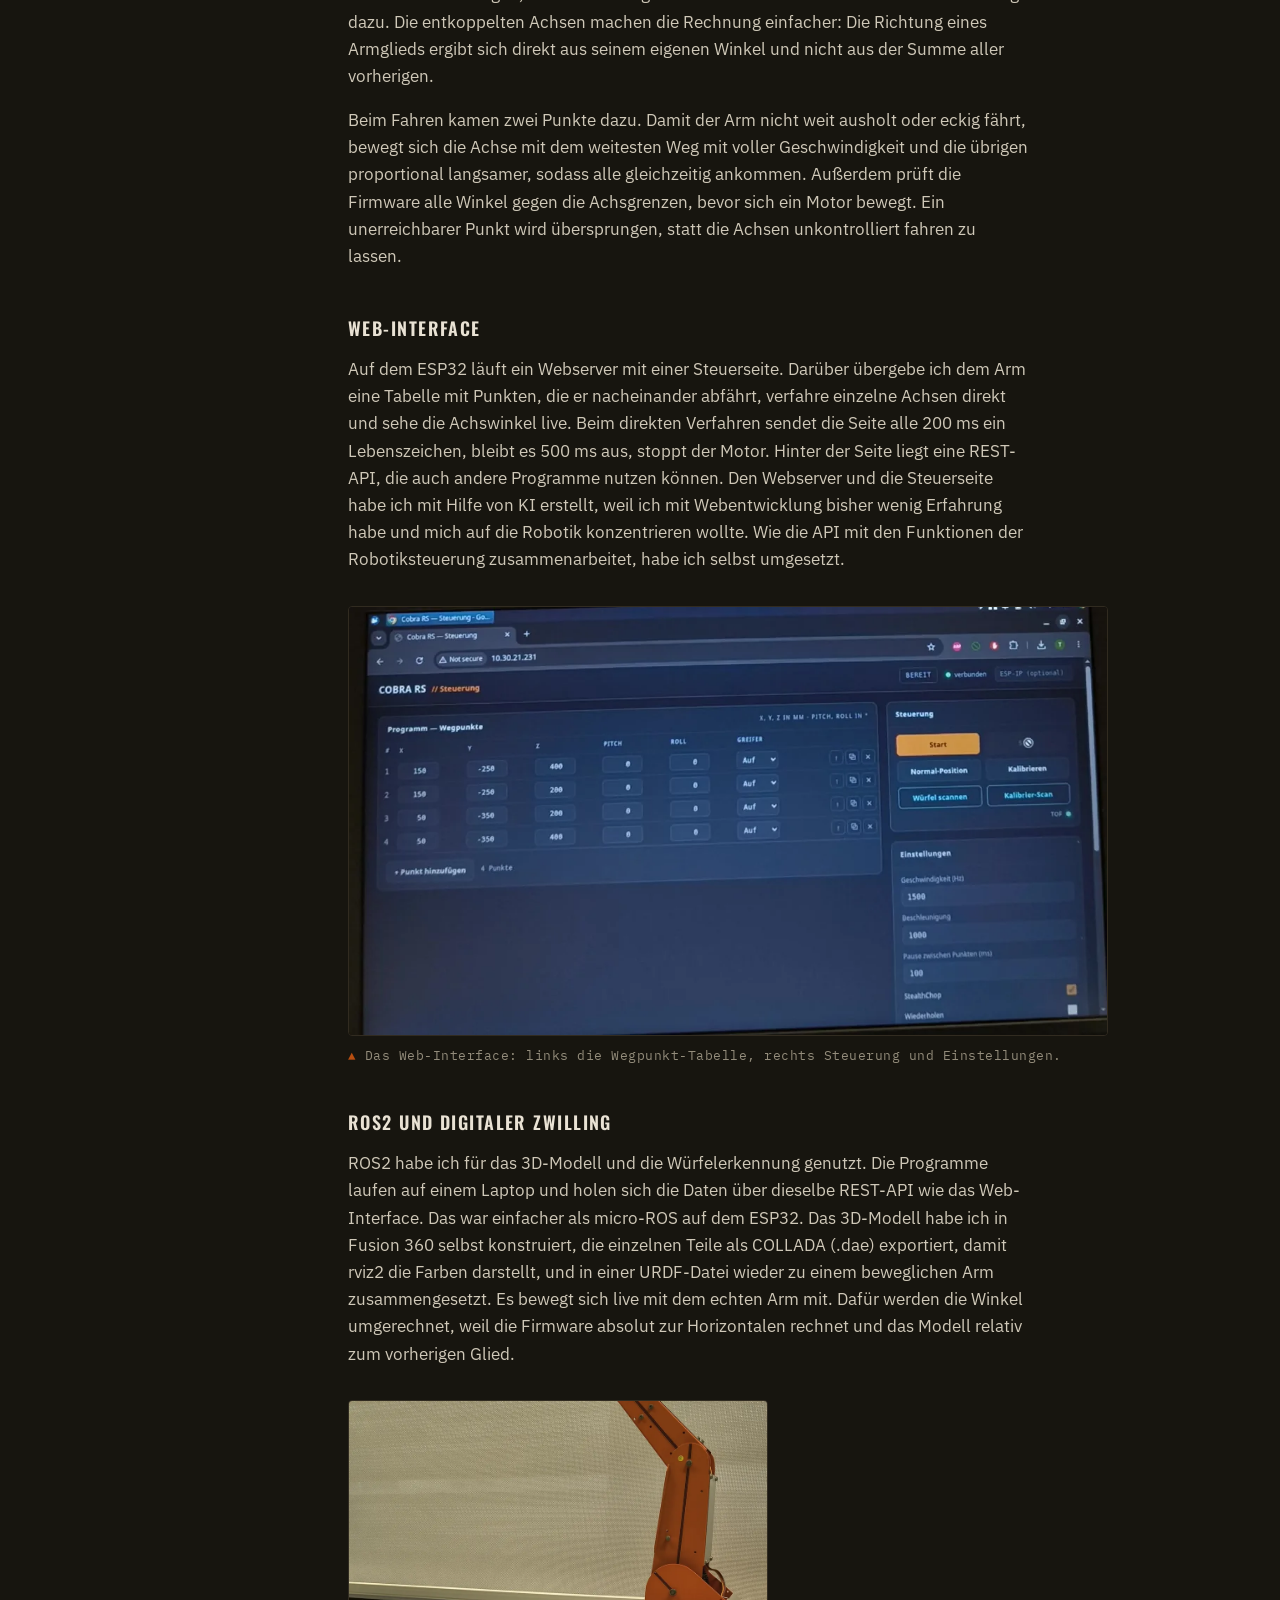
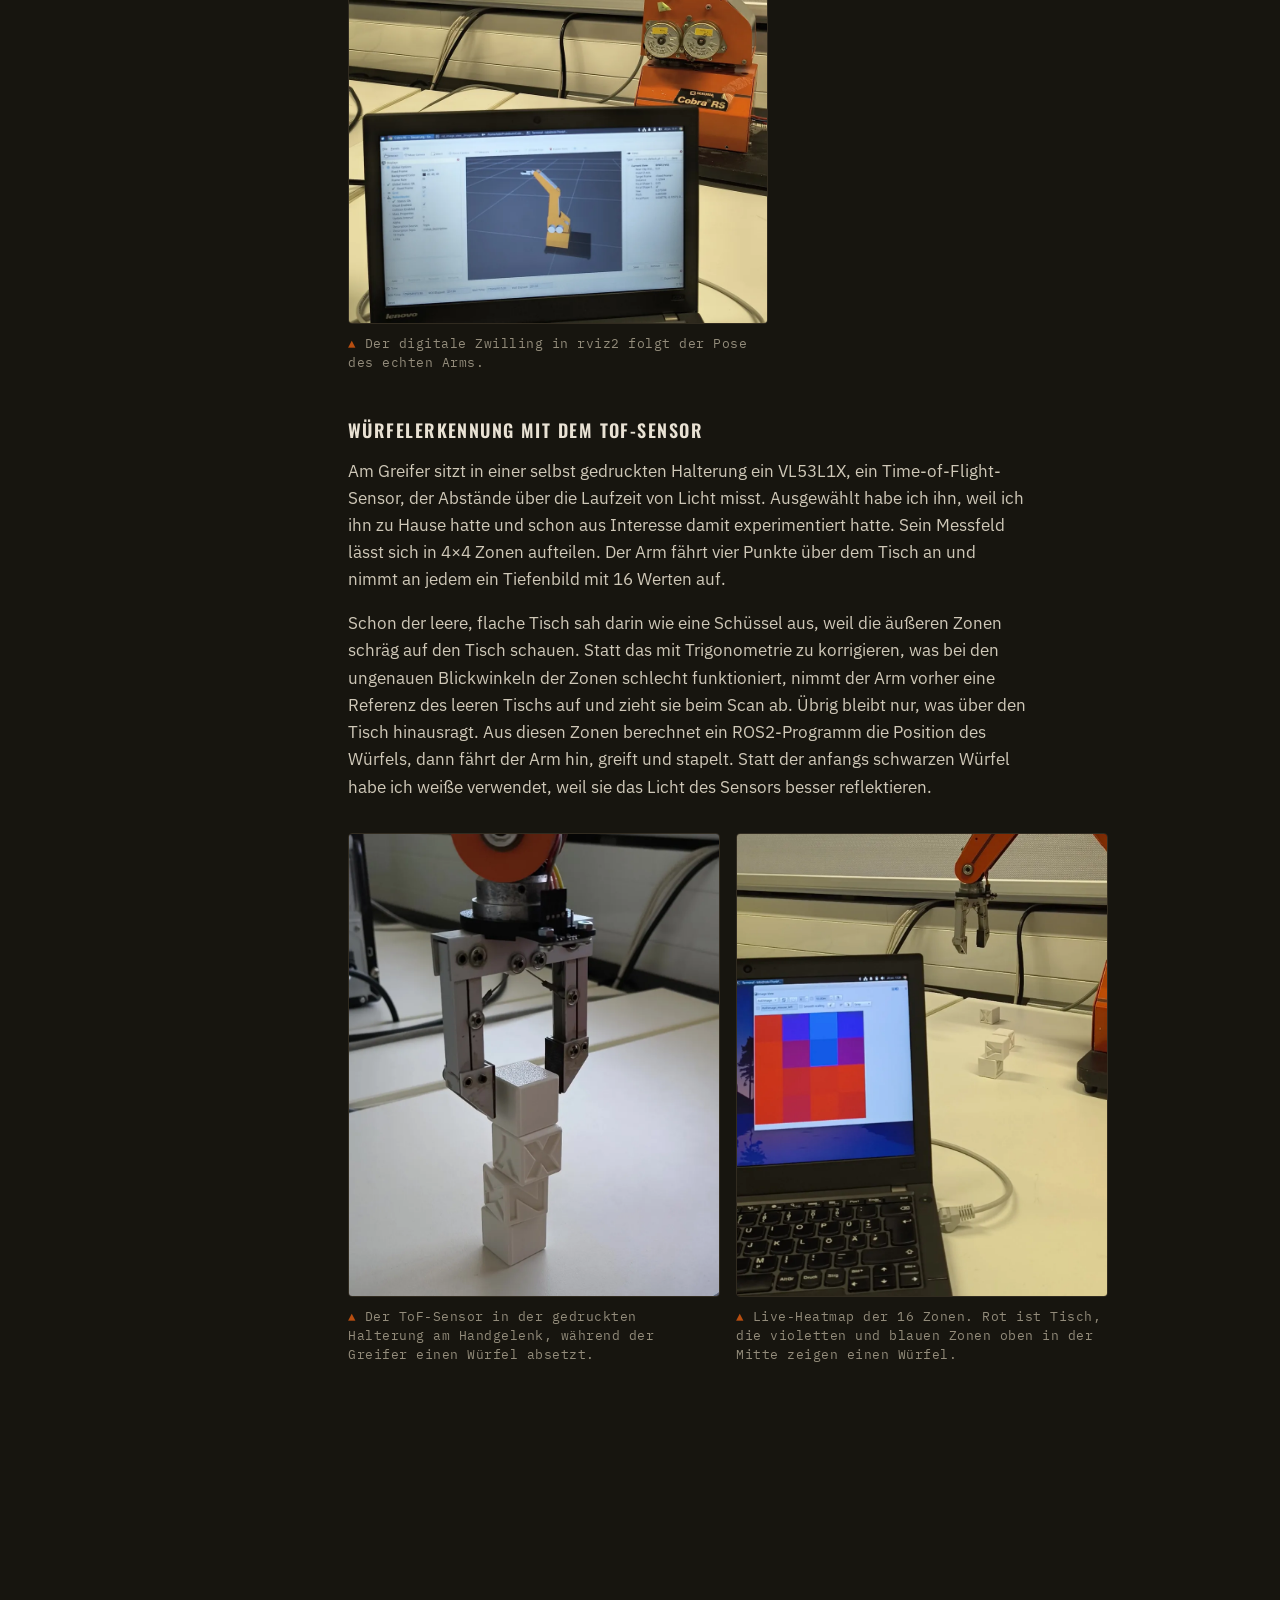
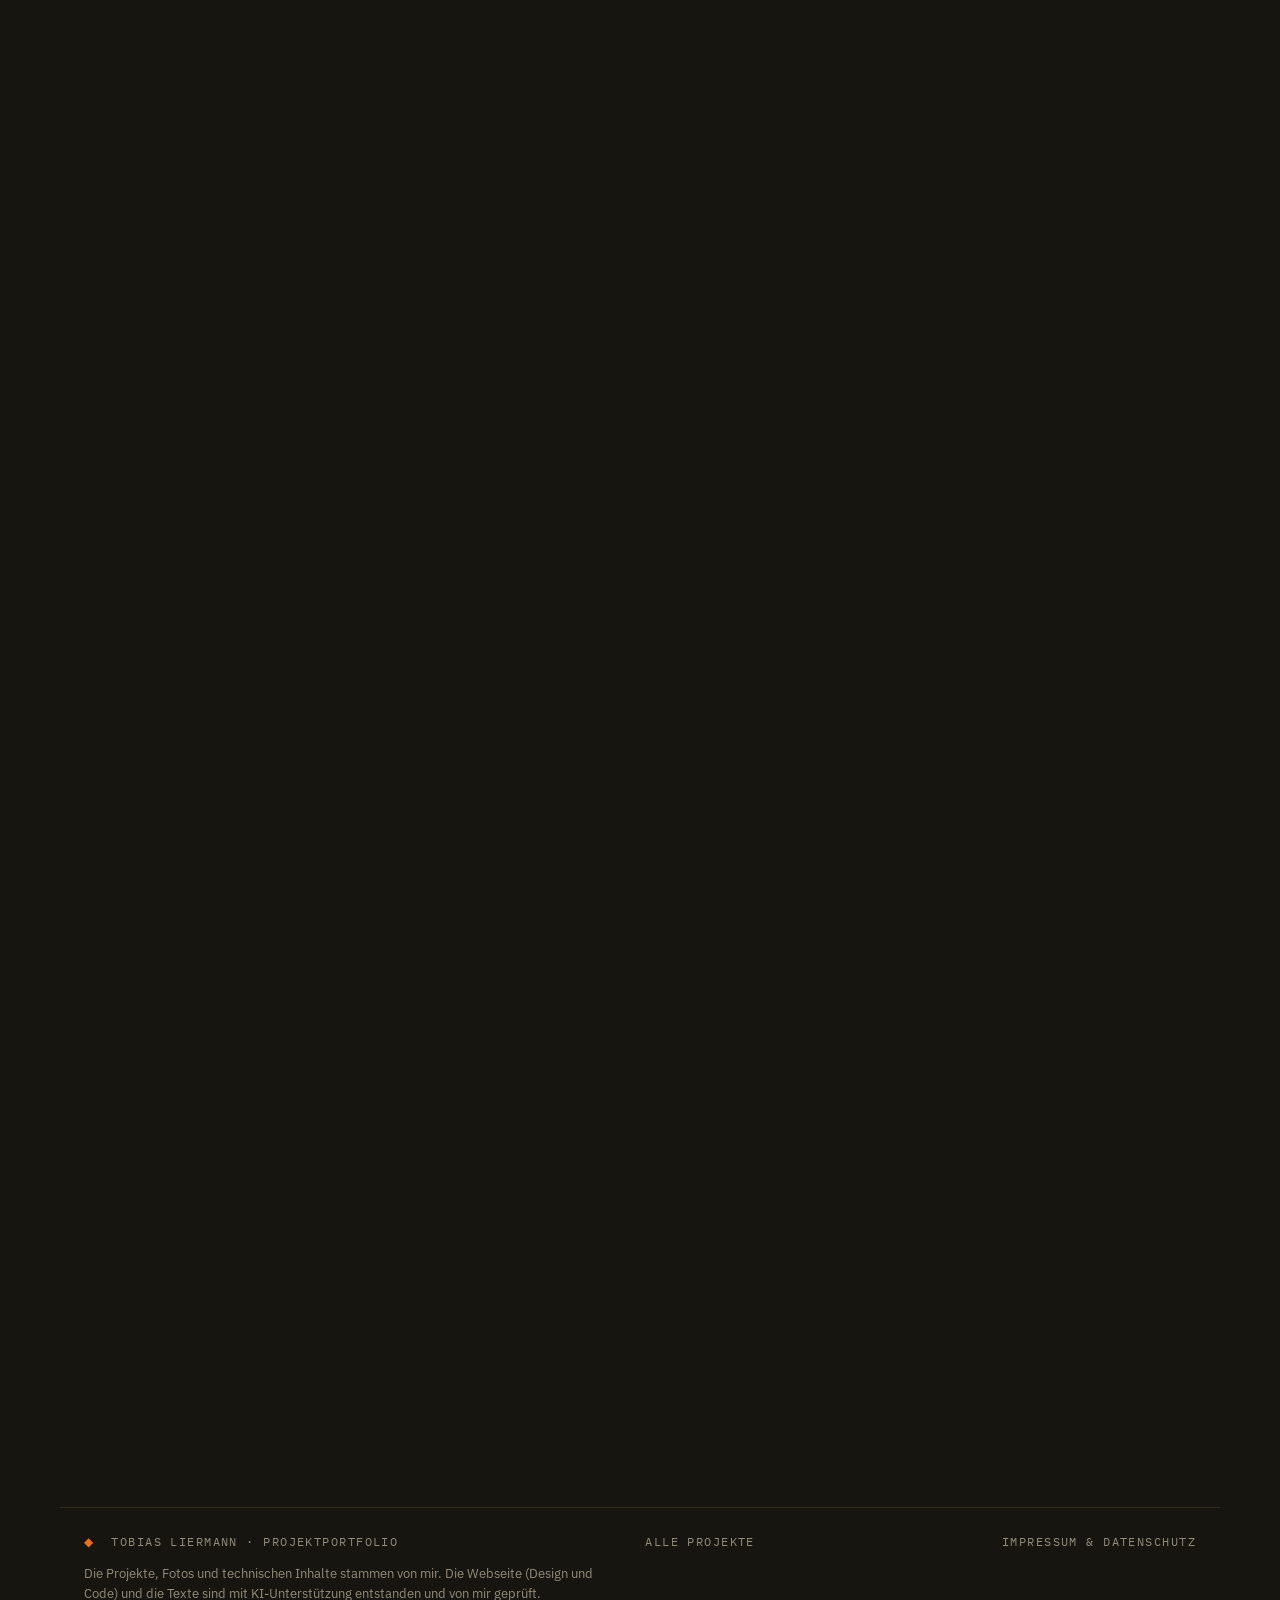
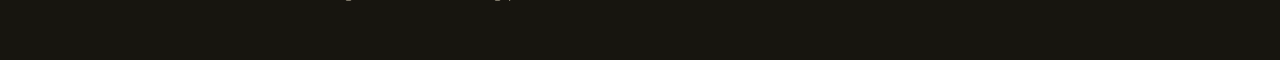
==== commit 951c215d: "Impressum, Datenschutz, Schriften lokal Co-Authored-By: Claude Opus 5.5 <noreply@anthropic.com>" ====
--- a/cobra/index.html
+++ b/cobra/index.html
@@ -18,9 +18,7 @@
 <meta name="twitter:card" content="summary_large_image">
 <link rel="icon" href="../assets/favicon.svg" type="image/svg+xml">
 <link rel="apple-touch-icon" href="../assets/apple-touch-icon.png">
-<link rel="preconnect" href="https://fonts.googleapis.com">
-<link rel="preconnect" href="https://fonts.gstatic.com" crossorigin>
-<link href="https://fonts.googleapis.com/css2?family=Oswald:wght@500;600;700&family=IBM+Plex+Mono:wght@400;500&family=IBM+Plex+Sans:ital,wght@0,400;0,500;0,600;1,400&display=swap" rel="stylesheet">
+<link rel="stylesheet" href="../assets/fonts/fonts.css">
 <link rel="stylesheet" href="../style.css">
 <script>document.documentElement.classList.add('js')</script>
 </head>
@@ -450,6 +448,7 @@
   <div class="site-footer-in">
     <span><span class="dot">◆</span>&nbsp; Tobias Liermann · Projektportfolio</span>
     <a href="../#projekte">Alle Projekte</a>
+    <a href="../impressum/">Impressum & Datenschutz</a>
     <p class="ki-hinweis">Die Projekte, Fotos und technischen Inhalte stammen von mir. Die Webseite (Design und Code) und die Texte sind mit KI-Unterstützung entstanden und von mir geprüft.</p>
   </div>
 </footer>
--- a/assets/fonts/fonts.css
+++ b/assets/fonts/fonts.css
@@ -0,0 +1,171 @@
+/* Schriften lokal gehostet (SIL Open Font License), keine Verbindung zu Google. */
+/* latin-ext */
+@font-face {
+  font-family: 'IBM Plex Mono';
+  font-style: normal;
+  font-weight: 400;
+  font-display: swap;
+  src: url(IBMPlexMono-400-latin-ext.woff2) format('woff2');
+  unicode-range: U+0100-02BA, U+02BD-02C5, U+02C7-02CC, U+02CE-02D7, U+02DD-02FF, U+0304, U+0308, U+0329, U+1D00-1DBF, U+1E00-1E9F, U+1EF2-1EFF, U+2020, U+20A0-20AB, U+20AD-20C4, U+2113, U+2C60-2C7F, U+A720-A7FF;
+}
+/* latin */
+@font-face {
+  font-family: 'IBM Plex Mono';
+  font-style: normal;
+  font-weight: 400;
+  font-display: swap;
+  src: url(IBMPlexMono-400-latin.woff2) format('woff2');
+  unicode-range: U+0000-00FF, U+0131, U+0152-0153, U+02BB-02BC, U+02C6, U+02DA, U+02DC, U+0304, U+0308, U+0329, U+2000-206F, U+20AC, U+2122, U+2191, U+2193, U+2212, U+2215, U+FEFF, U+FFFD;
+}
+/* latin-ext */
+@font-face {
+  font-family: 'IBM Plex Mono';
+  font-style: normal;
+  font-weight: 500;
+  font-display: swap;
+  src: url(IBMPlexMono-500-latin-ext.woff2) format('woff2');
+  unicode-range: U+0100-02BA, U+02BD-02C5, U+02C7-02CC, U+02CE-02D7, U+02DD-02FF, U+0304, U+0308, U+0329, U+1D00-1DBF, U+1E00-1E9F, U+1EF2-1EFF, U+2020, U+20A0-20AB, U+20AD-20C4, U+2113, U+2C60-2C7F, U+A720-A7FF;
+}
+/* latin */
+@font-face {
+  font-family: 'IBM Plex Mono';
+  font-style: normal;
+  font-weight: 500;
+  font-display: swap;
+  src: url(IBMPlexMono-500-latin.woff2) format('woff2');
+  unicode-range: U+0000-00FF, U+0131, U+0152-0153, U+02BB-02BC, U+02C6, U+02DA, U+02DC, U+0304, U+0308, U+0329, U+2000-206F, U+20AC, U+2122, U+2191, U+2193, U+2212, U+2215, U+FEFF, U+FFFD;
+}
+/* latin-ext */
+@font-face {
+  font-family: 'IBM Plex Sans';
+  font-style: italic;
+  font-weight: 400;
+  font-stretch: 100%;
+  font-display: swap;
+  src: url(IBMPlexSans-400i-latin-ext.woff2) format('woff2');
+  unicode-range: U+0100-02BA, U+02BD-02C5, U+02C7-02CC, U+02CE-02D7, U+02DD-02FF, U+0304, U+0308, U+0329, U+1D00-1DBF, U+1E00-1E9F, U+1EF2-1EFF, U+2020, U+20A0-20AB, U+20AD-20C4, U+2113, U+2C60-2C7F, U+A720-A7FF;
+}
+/* latin */
+@font-face {
+  font-family: 'IBM Plex Sans';
+  font-style: italic;
+  font-weight: 400;
+  font-stretch: 100%;
+  font-display: swap;
+  src: url(IBMPlexSans-400i-latin.woff2) format('woff2');
+  unicode-range: U+0000-00FF, U+0131, U+0152-0153, U+02BB-02BC, U+02C6, U+02DA, U+02DC, U+0304, U+0308, U+0329, U+2000-206F, U+20AC, U+2122, U+2191, U+2193, U+2212, U+2215, U+FEFF, U+FFFD;
+}
+/* latin-ext */
+@font-face {
+  font-family: 'IBM Plex Sans';
+  font-style: normal;
+  font-weight: 400;
+  font-stretch: 100%;
+  font-display: swap;
+  src: url(IBMPlexSans-400-latin-ext.woff2) format('woff2');
+  unicode-range: U+0100-02BA, U+02BD-02C5, U+02C7-02CC, U+02CE-02D7, U+02DD-02FF, U+0304, U+0308, U+0329, U+1D00-1DBF, U+1E00-1E9F, U+1EF2-1EFF, U+2020, U+20A0-20AB, U+20AD-20C4, U+2113, U+2C60-2C7F, U+A720-A7FF;
+}
+/* latin */
+@font-face {
+  font-family: 'IBM Plex Sans';
+  font-style: normal;
+  font-weight: 400;
+  font-stretch: 100%;
+  font-display: swap;
+  src: url(IBMPlexSans-400-latin.woff2) format('woff2');
+  unicode-range: U+0000-00FF, U+0131, U+0152-0153, U+02BB-02BC, U+02C6, U+02DA, U+02DC, U+0304, U+0308, U+0329, U+2000-206F, U+20AC, U+2122, U+2191, U+2193, U+2212, U+2215, U+FEFF, U+FFFD;
+}
+/* latin-ext */
+@font-face {
+  font-family: 'IBM Plex Sans';
+  font-style: normal;
+  font-weight: 500;
+  font-stretch: 100%;
+  font-display: swap;
+  src: url(IBMPlexSans-400-latin-ext.woff2) format('woff2');
+  unicode-range: U+0100-02BA, U+02BD-02C5, U+02C7-02CC, U+02CE-02D7, U+02DD-02FF, U+0304, U+0308, U+0329, U+1D00-1DBF, U+1E00-1E9F, U+1EF2-1EFF, U+2020, U+20A0-20AB, U+20AD-20C4, U+2113, U+2C60-2C7F, U+A720-A7FF;
+}
+/* latin */
+@font-face {
+  font-family: 'IBM Plex Sans';
+  font-style: normal;
+  font-weight: 500;
+  font-stretch: 100%;
+  font-display: swap;
+  src: url(IBMPlexSans-400-latin.woff2) format('woff2');
+  unicode-range: U+0000-00FF, U+0131, U+0152-0153, U+02BB-02BC, U+02C6, U+02DA, U+02DC, U+0304, U+0308, U+0329, U+2000-206F, U+20AC, U+2122, U+2191, U+2193, U+2212, U+2215, U+FEFF, U+FFFD;
+}
+/* latin-ext */
+@font-face {
+  font-family: 'IBM Plex Sans';
+  font-style: normal;
+  font-weight: 600;
+  font-stretch: 100%;
+  font-display: swap;
+  src: url(IBMPlexSans-400-latin-ext.woff2) format('woff2');
+  unicode-range: U+0100-02BA, U+02BD-02C5, U+02C7-02CC, U+02CE-02D7, U+02DD-02FF, U+0304, U+0308, U+0329, U+1D00-1DBF, U+1E00-1E9F, U+1EF2-1EFF, U+2020, U+20A0-20AB, U+20AD-20C4, U+2113, U+2C60-2C7F, U+A720-A7FF;
+}
+/* latin */
+@font-face {
+  font-family: 'IBM Plex Sans';
+  font-style: normal;
+  font-weight: 600;
+  font-stretch: 100%;
+  font-display: swap;
+  src: url(IBMPlexSans-400-latin.woff2) format('woff2');
+  unicode-range: U+0000-00FF, U+0131, U+0152-0153, U+02BB-02BC, U+02C6, U+02DA, U+02DC, U+0304, U+0308, U+0329, U+2000-206F, U+20AC, U+2122, U+2191, U+2193, U+2212, U+2215, U+FEFF, U+FFFD;
+}
+/* latin-ext */
+@font-face {
+  font-family: 'Oswald';
+  font-style: normal;
+  font-weight: 500;
+  font-display: swap;
+  src: url(Oswald-500-latin-ext.woff2) format('woff2');
+  unicode-range: U+0100-02BA, U+02BD-02C5, U+02C7-02CC, U+02CE-02D7, U+02DD-02FF, U+0304, U+0308, U+0329, U+1D00-1DBF, U+1E00-1E9F, U+1EF2-1EFF, U+2020, U+20A0-20AB, U+20AD-20C4, U+2113, U+2C60-2C7F, U+A720-A7FF;
+}
+/* latin */
+@font-face {
+  font-family: 'Oswald';
+  font-style: normal;
+  font-weight: 500;
+  font-display: swap;
+  src: url(Oswald-500-latin.woff2) format('woff2');
+  unicode-range: U+0000-00FF, U+0131, U+0152-0153, U+02BB-02BC, U+02C6, U+02DA, U+02DC, U+0304, U+0308, U+0329, U+2000-206F, U+20AC, U+2122, U+2191, U+2193, U+2212, U+2215, U+FEFF, U+FFFD;
+}
+/* latin-ext */
+@font-face {
+  font-family: 'Oswald';
+  font-style: normal;
+  font-weight: 600;
+  font-display: swap;
+  src: url(Oswald-500-latin-ext.woff2) format('woff2');
+  unicode-range: U+0100-02BA, U+02BD-02C5, U+02C7-02CC, U+02CE-02D7, U+02DD-02FF, U+0304, U+0308, U+0329, U+1D00-1DBF, U+1E00-1E9F, U+1EF2-1EFF, U+2020, U+20A0-20AB, U+20AD-20C4, U+2113, U+2C60-2C7F, U+A720-A7FF;
+}
+/* latin */
+@font-face {
+  font-family: 'Oswald';
+  font-style: normal;
+  font-weight: 600;
+  font-display: swap;
+  src: url(Oswald-500-latin.woff2) format('woff2');
+  unicode-range: U+0000-00FF, U+0131, U+0152-0153, U+02BB-02BC, U+02C6, U+02DA, U+02DC, U+0304, U+0308, U+0329, U+2000-206F, U+20AC, U+2122, U+2191, U+2193, U+2212, U+2215, U+FEFF, U+FFFD;
+}
+/* latin-ext */
+@font-face {
+  font-family: 'Oswald';
+  font-style: normal;
+  font-weight: 700;
+  font-display: swap;
+  src: url(Oswald-500-latin-ext.woff2) format('woff2');
+  unicode-range: U+0100-02BA, U+02BD-02C5, U+02C7-02CC, U+02CE-02D7, U+02DD-02FF, U+0304, U+0308, U+0329, U+1D00-1DBF, U+1E00-1E9F, U+1EF2-1EFF, U+2020, U+20A0-20AB, U+20AD-20C4, U+2113, U+2C60-2C7F, U+A720-A7FF;
+}
+/* latin */
+@font-face {
+  font-family: 'Oswald';
+  font-style: normal;
+  font-weight: 700;
+  font-display: swap;
+  src: url(Oswald-500-latin.woff2) format('woff2');
+  unicode-range: U+0000-00FF, U+0131, U+0152-0153, U+02BB-02BC, U+02C6, U+02DA, U+02DC, U+0304, U+0308, U+0329, U+2000-206F, U+20AC, U+2122, U+2191, U+2193, U+2212, U+2215, U+FEFF, U+FFFD;
+}
--- a/style.css
+++ b/style.css
@@ -211,6 +211,8 @@
 .video-embed{position:relative;aspect-ratio:16/9;width:100%;border-radius:4px;overflow:hidden;border:1px solid var(--line)}
 .video-embed.hoch{aspect-ratio:9/16}
 .video-embed iframe{position:absolute;inset:0;width:100%;height:100%;border:0}
+/* Impressum: Adressblock */
+.adresse{font-style:normal;line-height:1.7}
 
 /* ---------- Entwurfs-Markierung (vor Veröffentlichung entfernen) ---------- */
 .todo{
